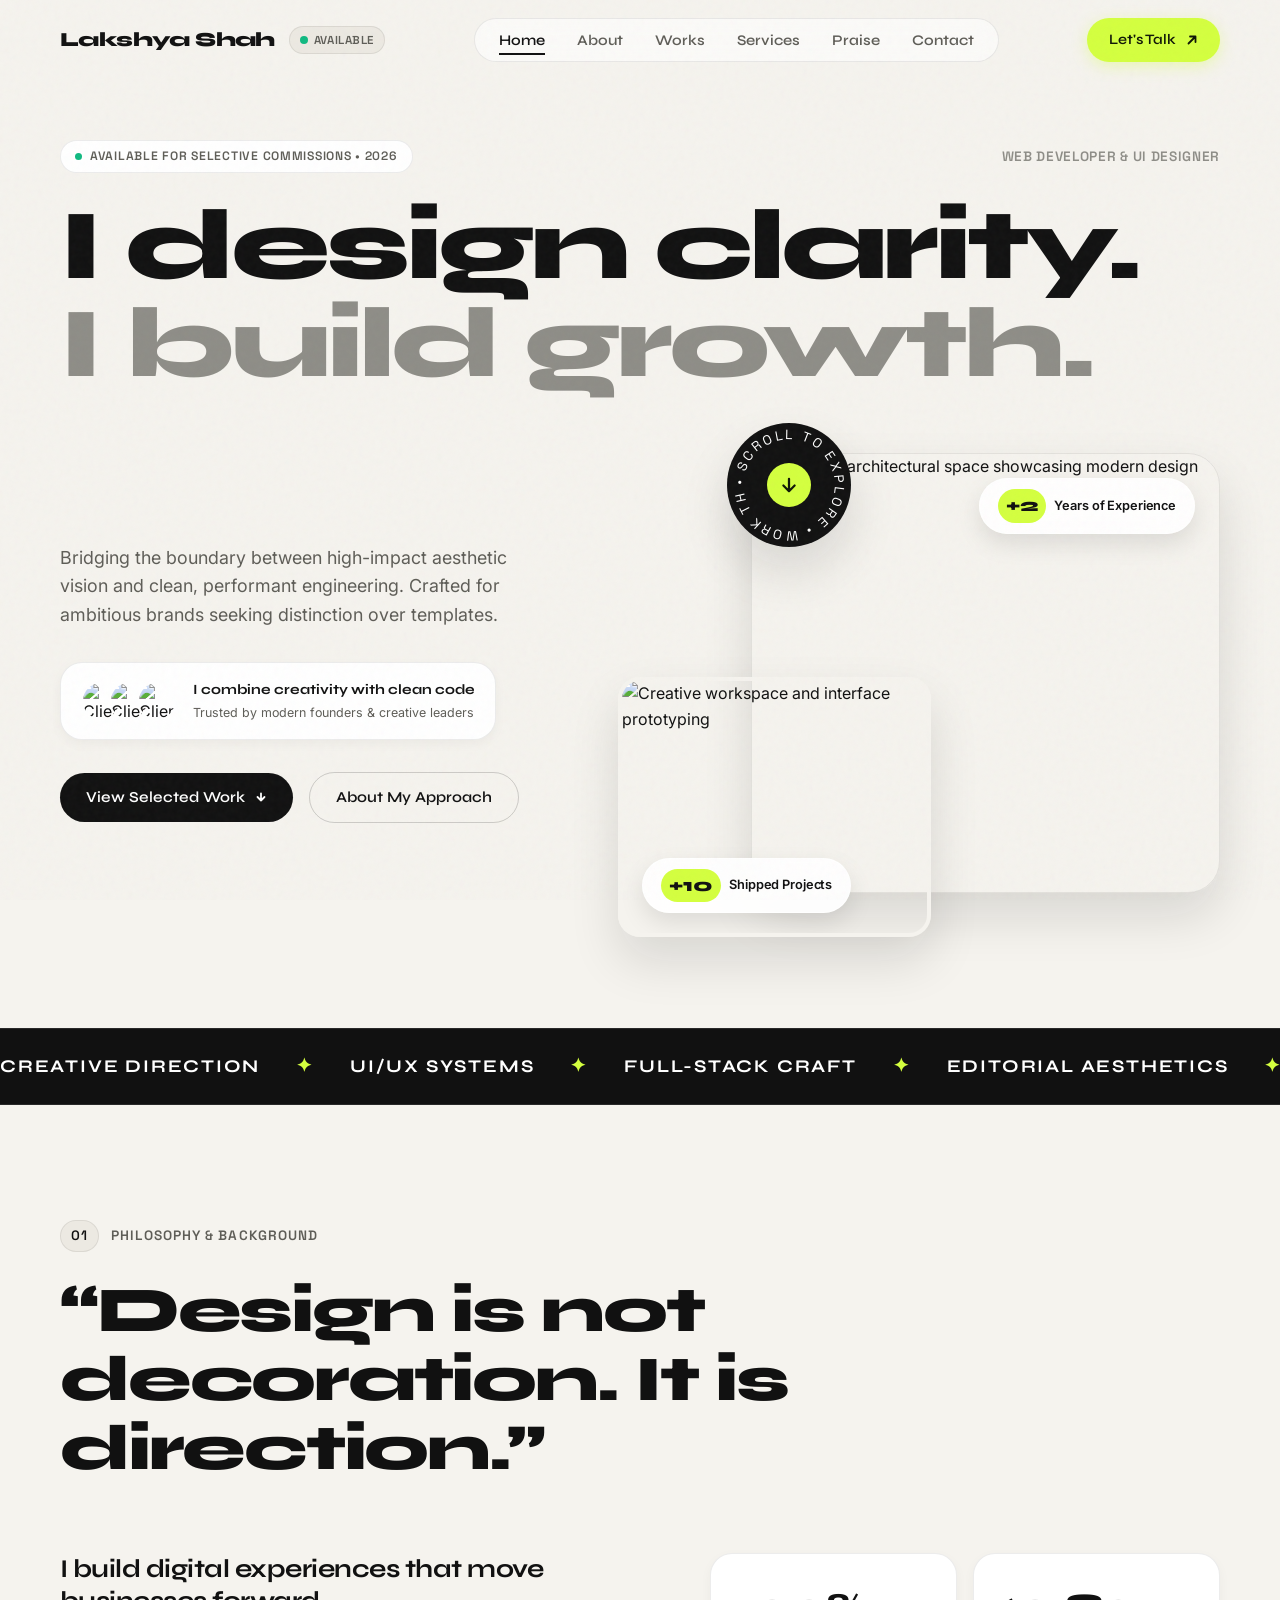
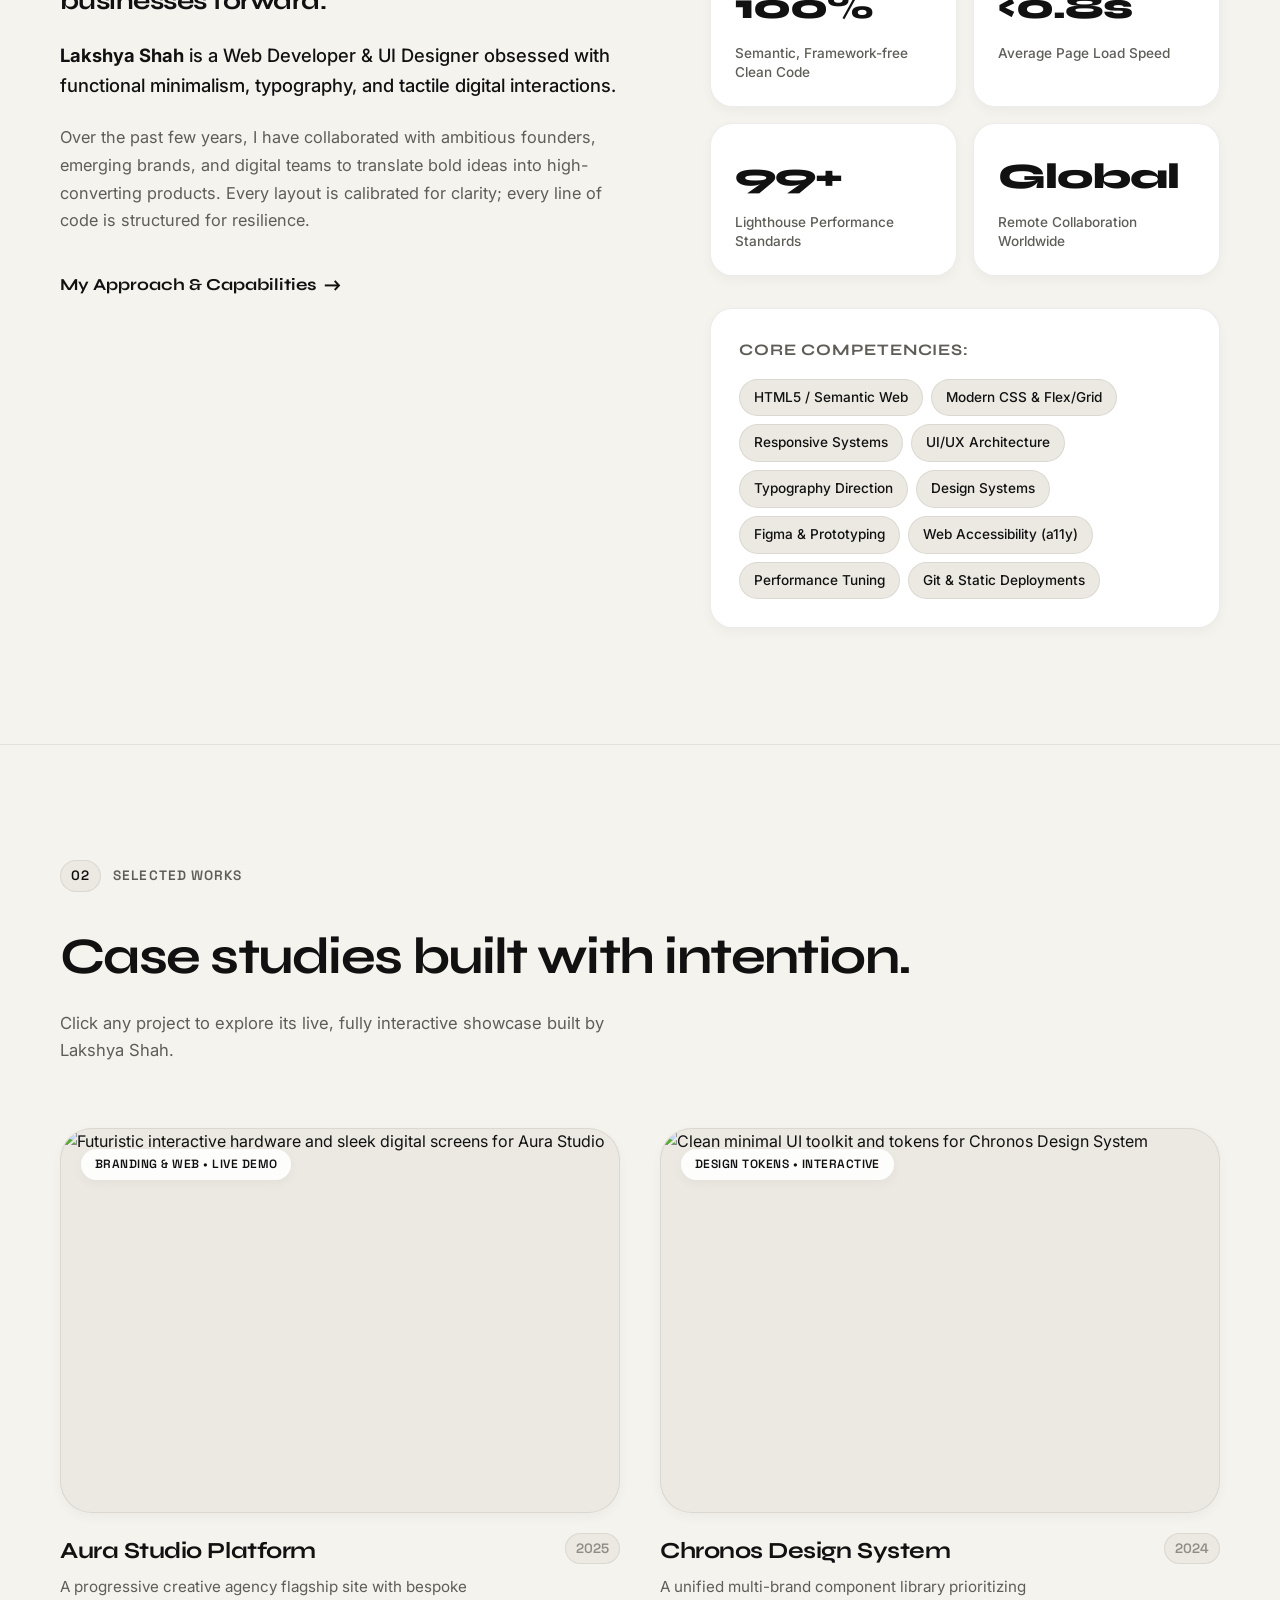
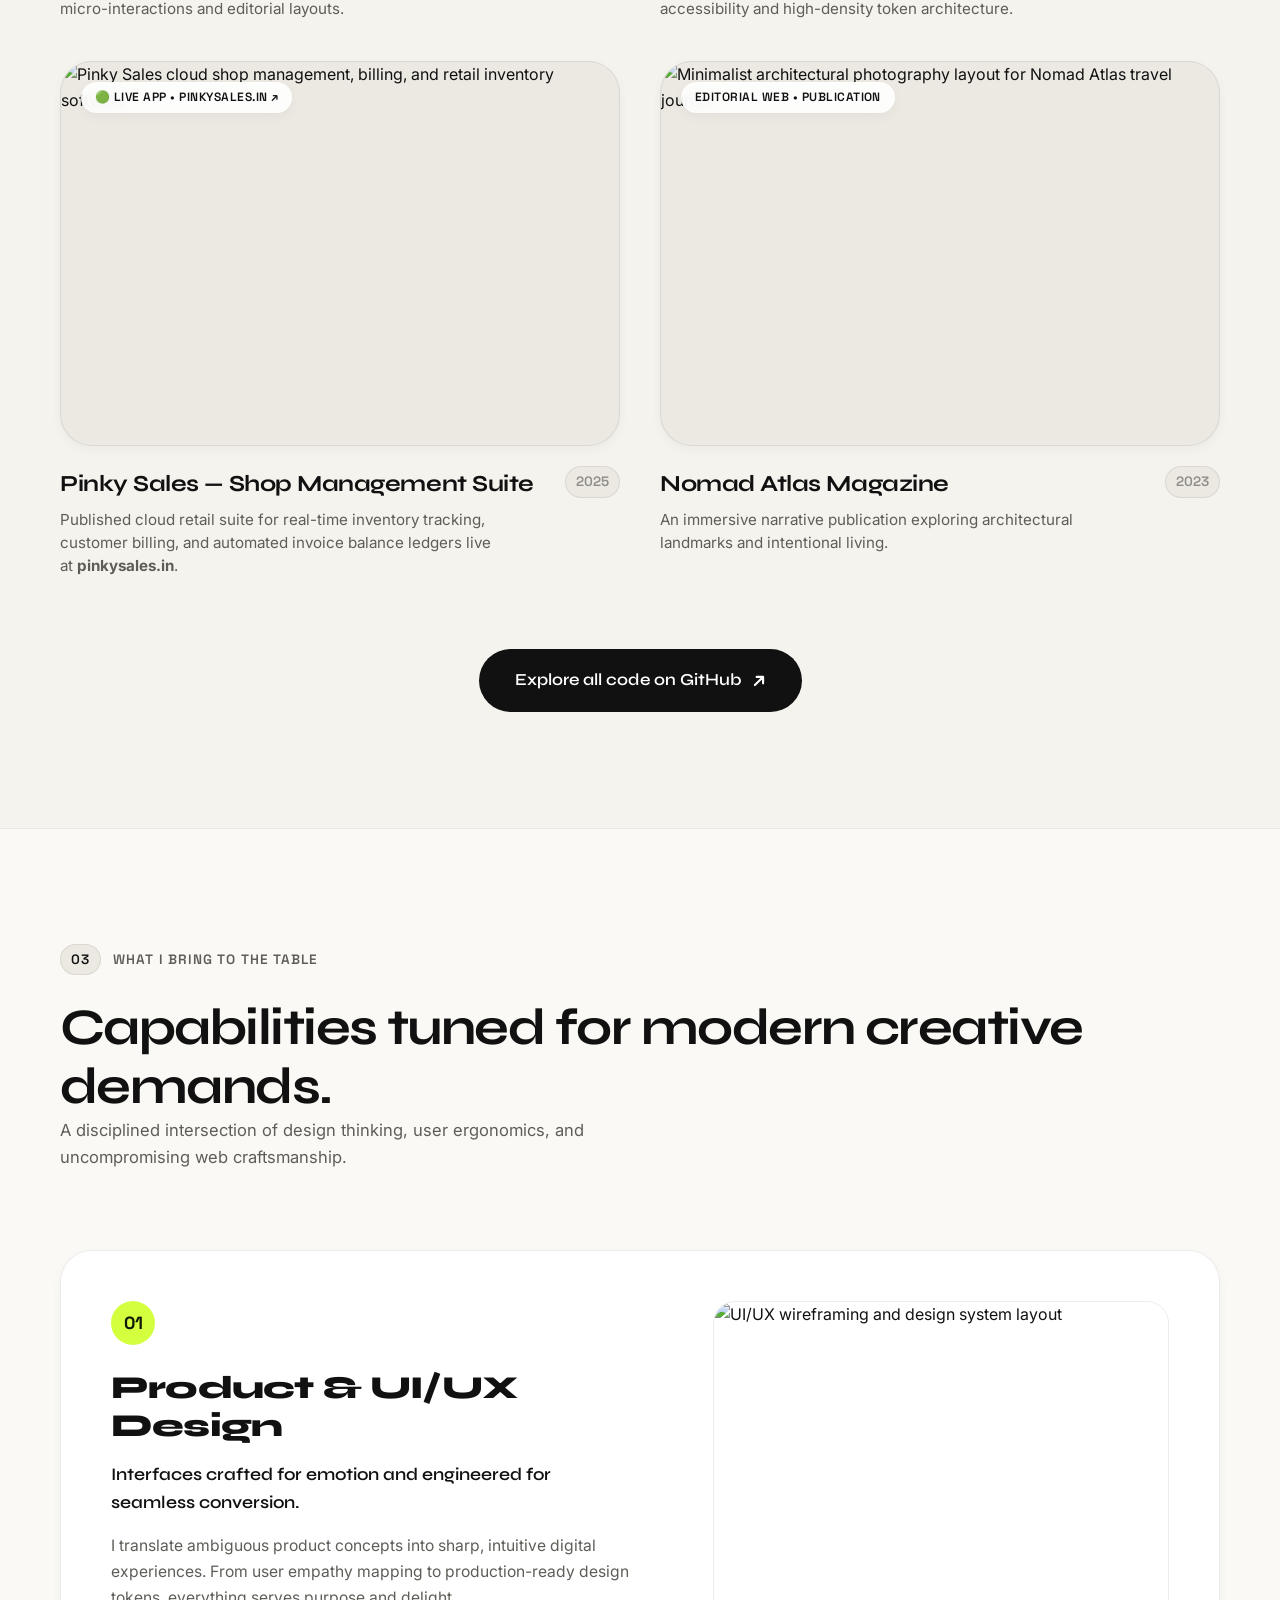
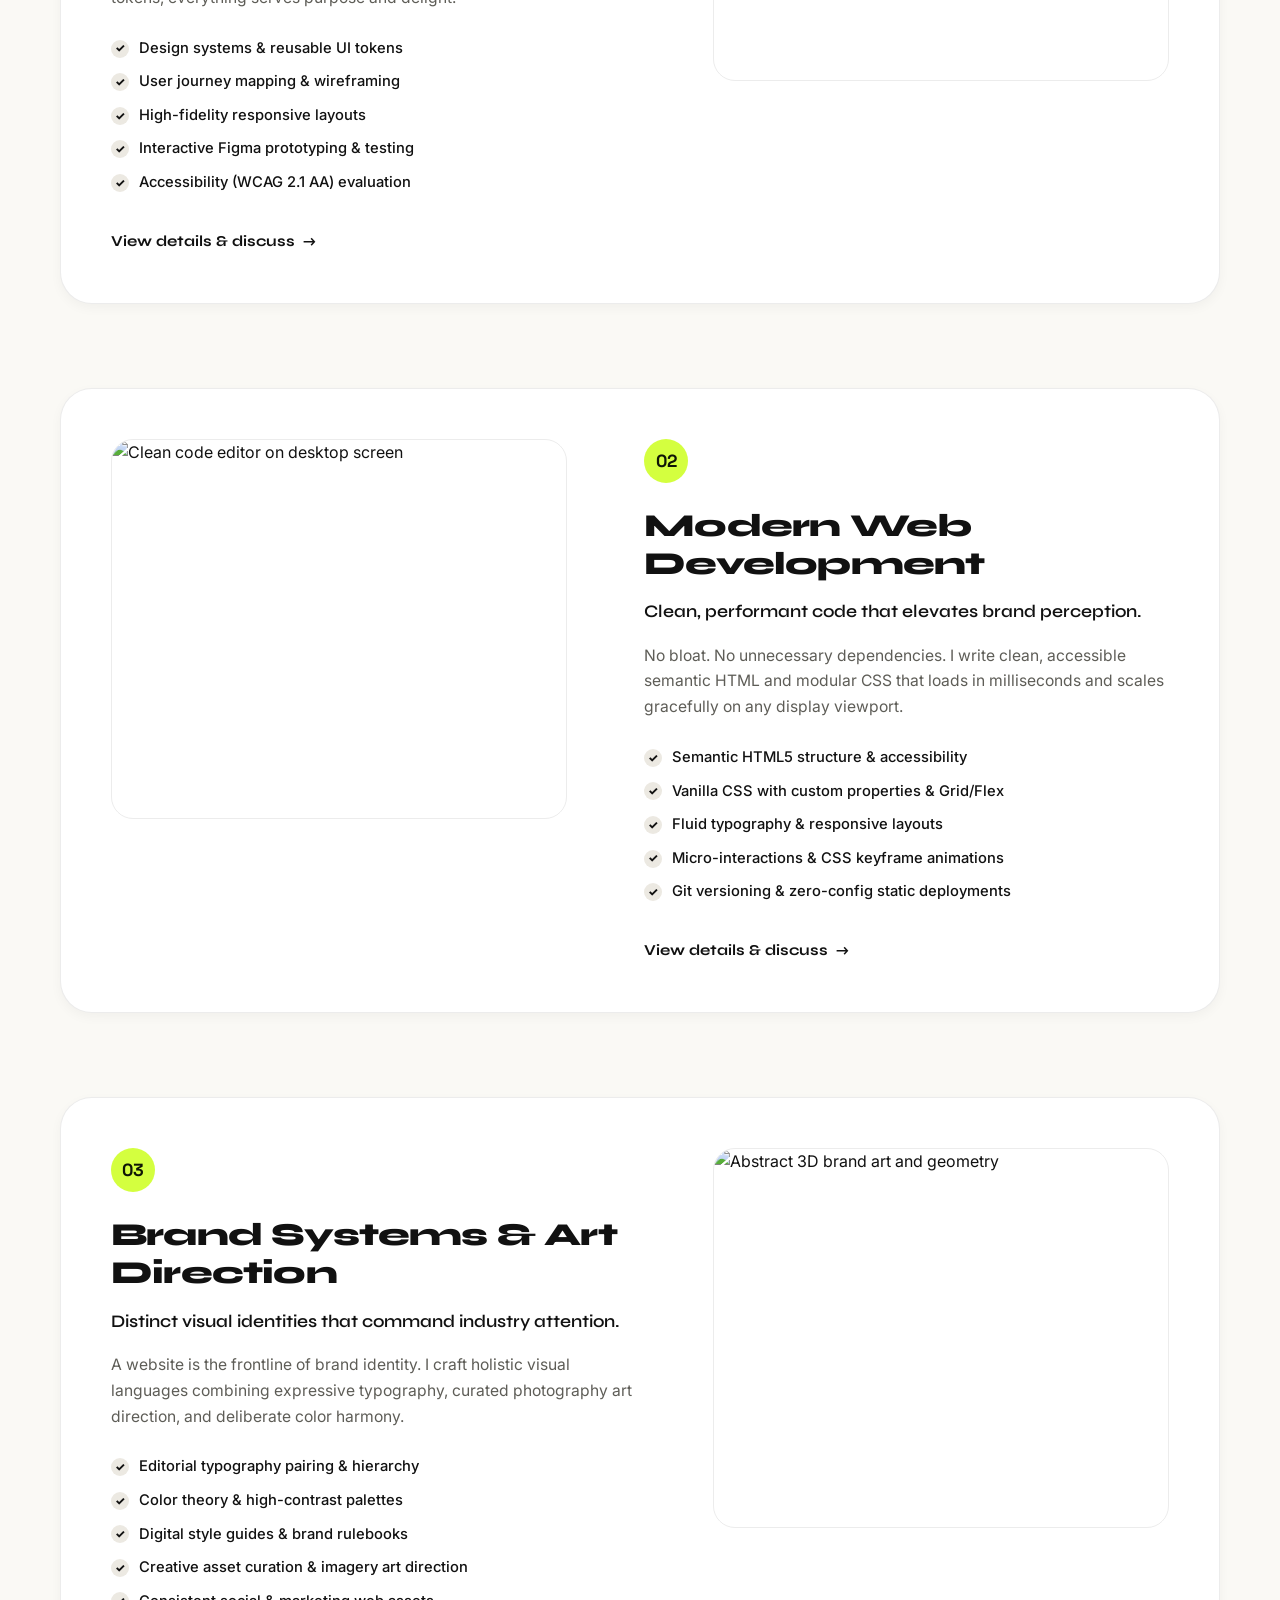
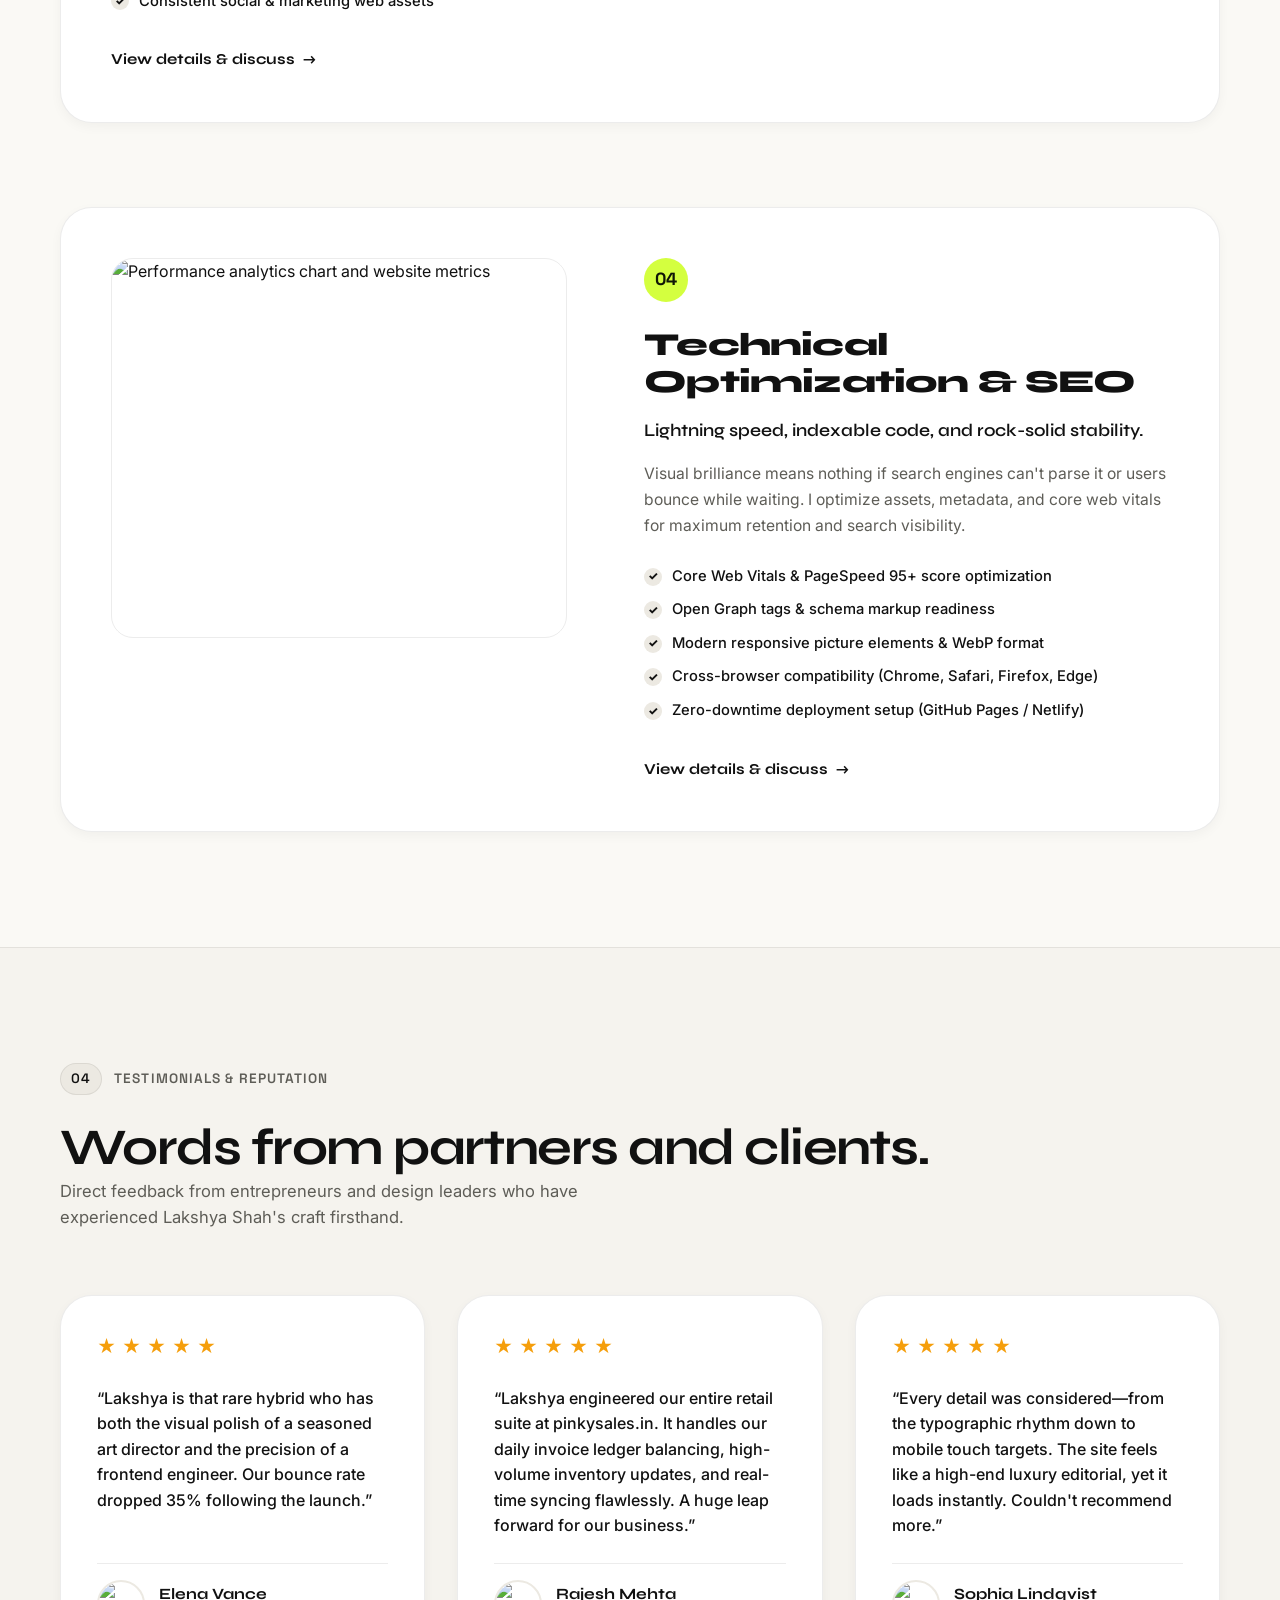
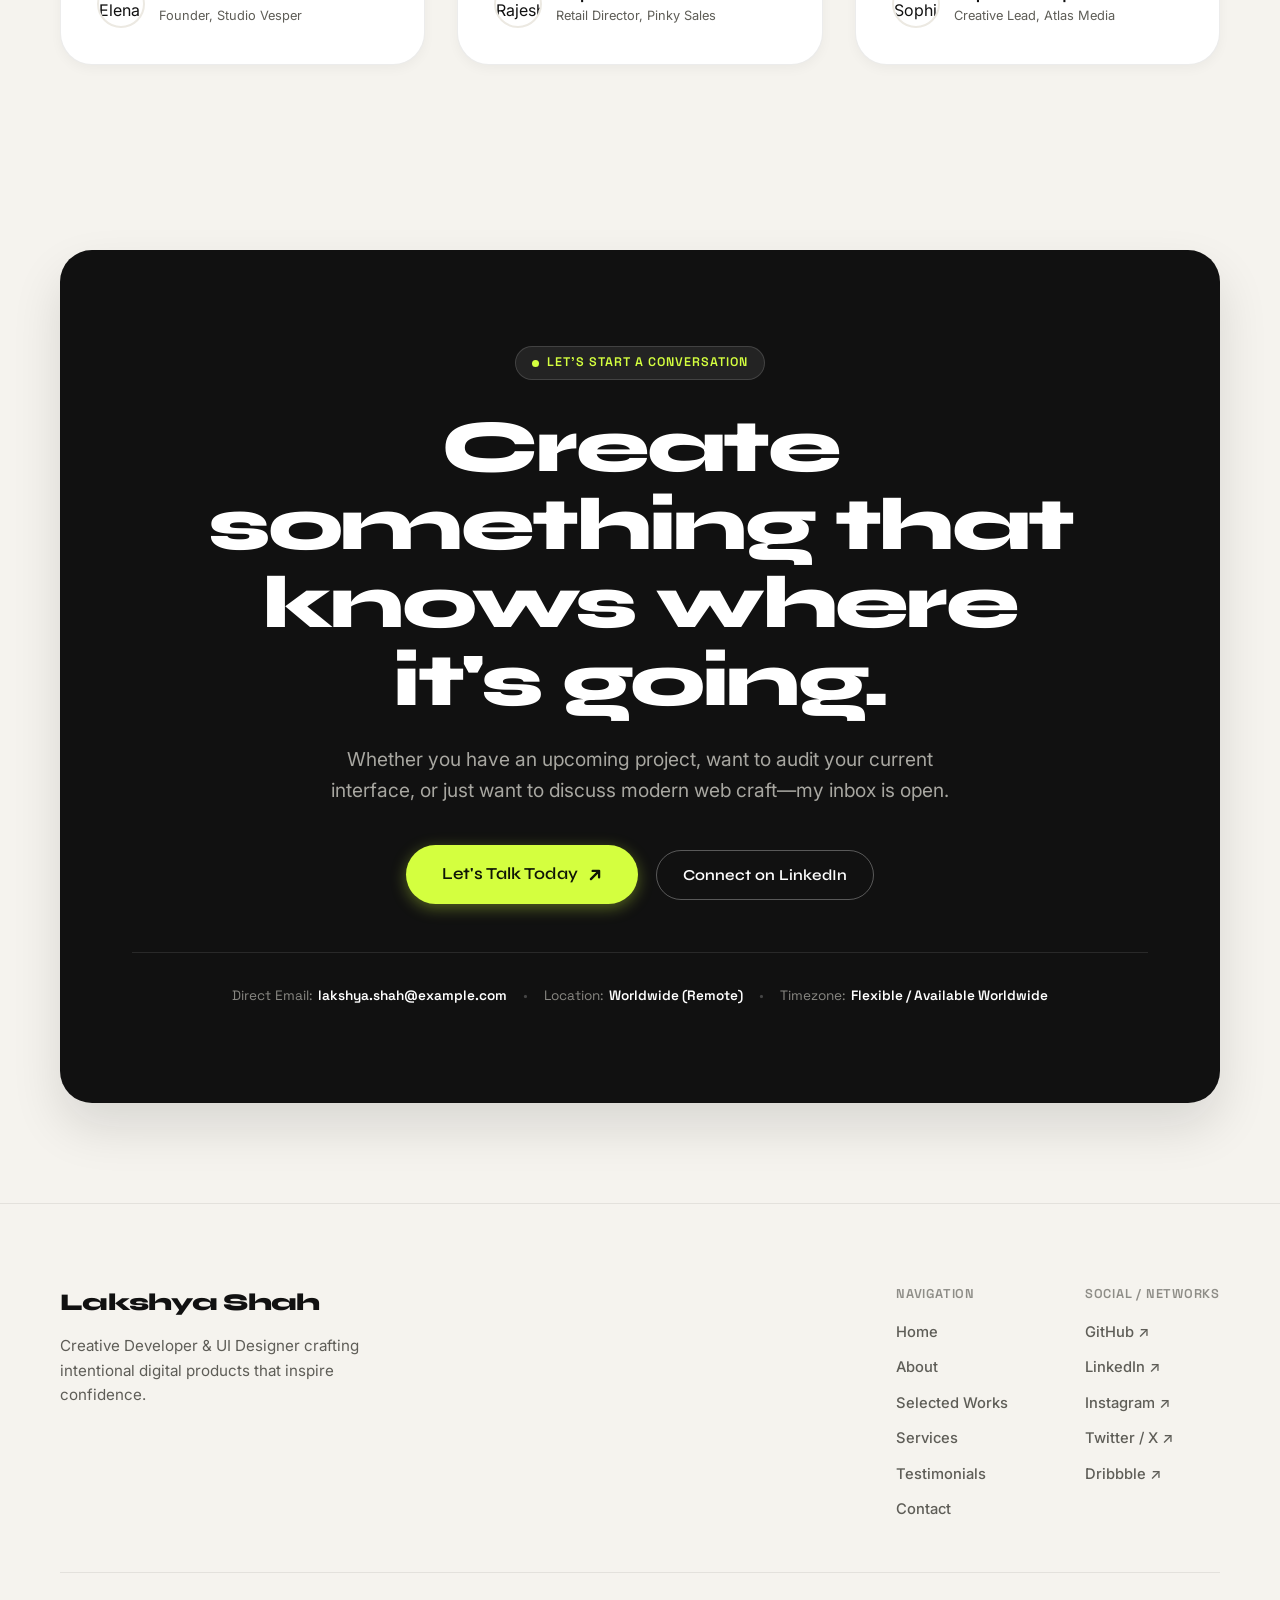
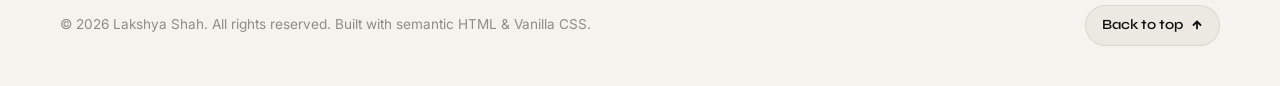
==== index.html @ 5b696c9a "feat: launch Lakshya Shah portfolio with Pinky Sales & interactive projects" ====
<!DOCTYPE html>
<html lang="en">
<head>
  <meta charset="UTF-8">
  <meta name="viewport" content="width=device-width, initial-scale=1.0">
  <title>Lakshya Shah — Creative Developer &amp; UI Designer</title>
  <meta name="description" content="Portfolio of Lakshya Shah — Creative Developer and UI Designer crafting modern digital experiences with clarity, taste, and clean code.">
  <meta name="keywords" content="Lakshya Shah, Portfolio, Creative Developer, UI Designer, Web Developer, Frontend Engineer">
  <meta name="author" content="Lakshya Shah">

  <!-- Open Graph / Social Meta -->
  <meta property="og:type" content="website">
  <meta property="og:title" content="Lakshya Shah — Creative Developer &amp; UI Designer">
  <meta property="og:description" content="I design clarity. I build growth. Modern web experiences combining creative direction with clean code.">
  <meta property="og:image" content="https://images.unsplash.com/photo-1618005182384-a83a8bd57fbe?auto=format&fit=crop&w=1200&q=80">

  <!-- Google Fonts -->
  <link rel="preconnect" href="https://fonts.googleapis.com">
  <link rel="preconnect" href="https://fonts.gstatic.com" crossorigin>
  <link href="https://fonts.googleapis.com/css2?family=Inter:wght@300;400;500;600&family=Space+Grotesk:wght@500;600;700&family=Syne:wght@600;700;800&display=swap" rel="stylesheet">

  <link rel="stylesheet" href="style.css">
</head>
<body>

  <!-- Subtle Film Grain Texture Overlay -->
  <div class="grain-overlay" aria-hidden="true"></div>

  <!-- STICKY NAVBAR -->
  <header class="site-header" id="header">
    <nav class="navbar container" aria-label="Main Navigation">
      <a href="#home" class="nav-brand" aria-label="Home">
        <span class="brand-name">Lakshya Shah</span>
        <span class="status-indicator">
          <span class="status-dot"></span>
          <span class="status-text">Available</span>
        </span>
      </a>

      <ul class="nav-links" id="navLinks" role="list">
        <li><a href="#home" class="nav-link active">Home</a></li>
        <li><a href="#about" class="nav-link">About</a></li>
        <li><a href="#works" class="nav-link">Works</a></li>
        <li><a href="#services" class="nav-link">Services</a></li>
        <li><a href="#testimonials" class="nav-link">Praise</a></li>
        <li><a href="#contact" class="nav-link">Contact</a></li>
      </ul>

      <div class="nav-actions">
        <a href="#contact" class="btn btn-pill btn-primary talk-btn">
          <span>Let's Talk</span>
          <svg class="btn-arrow" width="12" height="12" viewBox="0 0 12 12" fill="none" xmlns="http://www.w3.org/2000/svg" aria-hidden="true">
            <path d="M2.5 9.5L9.5 2.5M9.5 2.5H4M9.5 2.5V8" stroke="currentColor" stroke-width="1.8" stroke-linecap="round" stroke-linejoin="round"/>
          </svg>
        </a>

        <!-- Mobile Hamburger Toggle -->
        <button class="menu-toggle" id="menuToggle" aria-label="Toggle navigation menu" aria-expanded="false" aria-controls="navLinks">
          <span class="hamburger-bar"></span>
          <span class="hamburger-bar"></span>
        </button>
      </div>
    </nav>
  </header>

  <main id="main-content">

    <!-- 1. HERO SECTION -->
    <section class="hero-section" id="home">
      <div class="container hero-container">
        
        <div class="hero-meta">
          <div class="badge-pill">
            <span class="badge-dot"></span>
            <span>AVAILABLE FOR SELECTIVE COMMISSIONS &bull; 2026</span>
          </div>
          <div class="hero-role">Web Developer &amp; UI Designer</div>
        </div>

        <h1 class="hero-headline">
          <span class="line-1">I design clarity.</span>
          <span class="line-2">I build growth.</span>
        </h1>

        <div class="hero-grid">
          <!-- Left: Subtext, Social Proof & CTAs -->
          <div class="hero-intro">
            <p class="hero-subtext">
              Bridging the boundary between high-impact aesthetic vision and clean, performant engineering. Crafted for ambitious brands seeking distinction over templates.
            </p>

            <div class="hero-avatars-row">
              <div class="avatar-stack">
                <img src="https://images.unsplash.com/photo-1534528741775-53994a69daeb?auto=format&fit=crop&w=120&h=120&q=80" alt="Client portrait 1" class="avatar-img" width="44" height="44">
                <img src="https://images.unsplash.com/photo-1507003211169-0a1dd7228f2d?auto=format&fit=crop&w=120&h=120&q=80" alt="Client portrait 2" class="avatar-img" width="44" height="44">
                <img src="https://images.unsplash.com/photo-1517841905240-472988babdf9?auto=format&fit=crop&w=120&h=120&q=80" alt="Client portrait 3" class="avatar-img" width="44" height="44">
              </div>
              <div class="avatar-text">
                <strong>I combine creativity with clean code</strong>
                <span>Trusted by modern founders &amp; creative leaders</span>
              </div>
            </div>

            <div class="hero-cta-group">
              <a href="#works" class="btn btn-pill btn-dark">
                <span>View Selected Work</span>
                <svg width="12" height="12" viewBox="0 0 12 12" fill="none" aria-hidden="true">
                  <path d="M6 2.5V9.5M6 9.5L9.5 6M6 9.5L2.5 6" stroke="currentColor" stroke-width="1.8" stroke-linecap="round" stroke-linejoin="round"/>
                </svg>
              </a>
              <a href="#about" class="btn btn-pill btn-outline">About My Approach</a>
            </div>
          </div>

          <!-- Right: Visual Collage with Floating Stat Chips & Rotating Badge -->
          <div class="hero-collage">
            <div class="collage-main-card">
              <img src="https://images.unsplash.com/photo-1600585154340-be6161a56a0c?auto=format&fit=crop&w=1000&q=80" alt="Minimalist architectural space showcasing modern design aesthetics" class="collage-img main-img" loading="eager">
              
              <!-- Floating Chip 1 -->
              <div class="stat-chip chip-years">
                <span class="chip-number">+2</span>
                <span class="chip-label">Years of Experience</span>
              </div>
            </div>

            <div class="collage-secondary-card">
              <img src="https://images.unsplash.com/photo-1507238691740-187a5b1d37b8?auto=format&fit=crop&w=700&q=80" alt="Creative workspace and interface prototyping" class="collage-img secondary-img" loading="eager">
              
              <!-- Floating Chip 2 -->
              <div class="stat-chip chip-projects">
                <span class="chip-number">+10</span>
                <span class="chip-label">Shipped Projects</span>
              </div>
            </div>

            <!-- Rotating Text Badge Button -->
            <a href="#about" class="rotating-badge-wrapper" aria-label="Scroll to learn more about my philosophy">
              <div class="rotating-badge">
                <svg viewBox="0 0 100 100" class="badge-svg">
                  <path id="circlePath" d="M 50, 50 m -37, 0 a 37,37 0 1,1 74,0 a 37,37 0 1,1 -74,0" fill="none" />
                  <text font-size="10.8" font-family="'Space Grotesk', sans-serif" letter-spacing="2.2" fill="currentColor">
                    <textPath href="#circlePath">
                      • SCROLL TO EXPLORE • WORK THAT MATTERS
                    </textPath>
                  </text>
                </svg>
                <div class="badge-center-icon">
                  <svg width="18" height="18" viewBox="0 0 16 16" fill="none" aria-hidden="true">
                    <path d="M8 2.5V13.5M8 13.5L13 8.5M8 13.5L3 8.5" stroke="currentColor" stroke-width="2" stroke-linecap="round" stroke-linejoin="round"/>
                  </svg>
                </div>
              </div>
            </a>

          </div>
        </div>

      </div>
    </section>

    <!-- MARQUEE TICKER STRIP -->
    <div class="marquee-strip" aria-hidden="true">
      <div class="marquee-track">
        <div class="marquee-content">
          <span>CREATIVE DIRECTION</span>
          <span class="star">✦</span>
          <span>UI/UX SYSTEMS</span>
          <span class="star">✦</span>
          <span>FULL-STACK CRAFT</span>
          <span class="star">✦</span>
          <span>EDITORIAL AESTHETICS</span>
          <span class="star">✦</span>
          <span>RESPONSIVE ARCHITECTURE</span>
          <span class="star">✦</span>
          <span>INTERACTION DESIGN</span>
          <span class="star">✦</span>
        </div>
        <div class="marquee-content" aria-hidden="true">
          <span>CREATIVE DIRECTION</span>
          <span class="star">✦</span>
          <span>UI/UX SYSTEMS</span>
          <span class="star">✦</span>
          <span>FULL-STACK CRAFT</span>
          <span class="star">✦</span>
          <span>EDITORIAL AESTHETICS</span>
          <span class="star">✦</span>
          <span>RESPONSIVE ARCHITECTURE</span>
          <span class="star">✦</span>
          <span>INTERACTION DESIGN</span>
          <span class="star">✦</span>
        </div>
      </div>
    </div>

    <!-- 2. ABOUT STATEMENT SECTION -->
    <section class="about-section" id="about">
      <div class="container">
        
        <div class="section-label">
          <span class="section-number">01</span>
          <span class="section-tag">PHILOSOPHY &amp; BACKGROUND</span>
        </div>

        <div class="about-hero-quote">
          <h2>&ldquo;Design is not decoration. It is direction.&rdquo;</h2>
        </div>

        <div class="about-content-grid">
          <div class="about-column-left">
            <h3 class="about-subheading">I build digital experiences that move businesses forward.</h3>
            <p class="about-bio-lead">
              <strong>Lakshya Shah</strong> is a Web Developer &amp; UI Designer obsessed with functional minimalism, typography, and tactile digital interactions.
            </p>
            <p class="about-bio-text">
              Over the past few years, I have collaborated with ambitious founders, emerging brands, and digital teams to translate bold ideas into high-converting products. Every layout is calibrated for clarity; every line of code is structured for resilience.
            </p>
            <a href="#services" class="text-link-arrow">
              <span>My Approach &amp; Capabilities</span>
              <span class="arrow" aria-hidden="true">&rarr;</span>
            </a>
          </div>

          <div class="about-column-right">
            <!-- Key Stats Matrix -->
            <div class="stats-matrix">
              <div class="matrix-card">
                <span class="matrix-number">100%</span>
                <span class="matrix-label">Semantic, Framework-free Clean Code</span>
              </div>
              <div class="matrix-card">
                <span class="matrix-number">&lt;0.8s</span>
                <span class="matrix-label">Average Page Load Speed</span>
              </div>
              <div class="matrix-card">
                <span class="matrix-number">99+</span>
                <span class="matrix-label">Lighthouse Performance Standards</span>
              </div>
              <div class="matrix-card">
                <span class="matrix-number">Global</span>
                <span class="matrix-label">Remote Collaboration Worldwide</span>
              </div>
            </div>

            <!-- Skills Pills Deck -->
            <div class="skills-block">
              <h4 class="skills-heading">Core Competencies:</h4>
              <div class="skills-tags">
                <span class="skill-tag">HTML5 / Semantic Web</span>
                <span class="skill-tag">Modern CSS &amp; Flex/Grid</span>
                <span class="skill-tag">Responsive Systems</span>
                <span class="skill-tag">UI/UX Architecture</span>
                <span class="skill-tag">Typography Direction</span>
                <span class="skill-tag">Design Systems</span>
                <span class="skill-tag">Figma &amp; Prototyping</span>
                <span class="skill-tag">Web Accessibility (a11y)</span>
                <span class="skill-tag">Performance Tuning</span>
                <span class="skill-tag">Git &amp; Static Deployments</span>
              </div>
            </div>

          </div>
        </div>

      </div>
    </section>

    <!-- 3. FEATURED WORK SECTION (DIRECT LINKS TO INTERACTIVE PROJECTS) -->
    <section class="works-section" id="works">
      <div class="container">

        <div class="works-header">
          <div class="section-label">
            <span class="section-number">02</span>
            <span class="section-tag">SELECTED WORKS</span>
          </div>
          <div class="works-header-flex">
            <h2 class="section-title">Case studies built with intention.</h2>
            <p class="section-subtext">Click any project to explore its live, fully interactive showcase built by Lakshya Shah.</p>
          </div>
        </div>

        <div class="works-grid">

          <!-- Project 1: Aura Studio -->
          <article class="project-card">
            <a href="projects/aura-studio.html" class="project-card-link" aria-label="Explore live project: Aura Studio Platform">
              <div class="project-image-wrapper">
                <img src="https://images.unsplash.com/photo-1550745165-9bc0b252726f?auto=format&fit=crop&w=1000&q=80" alt="Futuristic interactive hardware and sleek digital screens for Aura Studio" class="project-image" loading="lazy">
                <div class="project-overlay">
                  <div class="project-arrow-badge" aria-hidden="true">
                    <svg width="18" height="18" viewBox="0 0 16 16" fill="none">
                      <path d="M3.3 12.7L12.7 3.3M12.7 3.3H5.3M12.7 3.3V10.7" stroke="currentColor" stroke-width="2" stroke-linecap="round" stroke-linejoin="round"/>
                    </svg>
                  </div>
                </div>
                <div class="project-tag-pill">Branding &amp; Web &bull; Live Demo</div>
              </div>
              <div class="project-meta">
                <div class="project-info">
                  <h3 class="project-title">Aura Studio Platform</h3>
                  <p class="project-desc">A progressive creative agency flagship site with bespoke micro-interactions and editorial layouts.</p>
                </div>
                <div class="project-year">2025</div>
              </div>
            </a>
          </article>

          <!-- Project 2: Chronos Design System -->
          <article class="project-card">
            <a href="projects/chronos-design-system.html" class="project-card-link" aria-label="Explore live project: Chronos Design System">
              <div class="project-image-wrapper">
                <img src="https://images.unsplash.com/photo-1558655146-d09347e92766?auto=format&fit=crop&w=1000&q=80" alt="Clean minimal UI toolkit and tokens for Chronos Design System" class="project-image" loading="lazy">
                <div class="project-overlay">
                  <div class="project-arrow-badge" aria-hidden="true">
                    <svg width="18" height="18" viewBox="0 0 16 16" fill="none">
                      <path d="M3.3 12.7L12.7 3.3M12.7 3.3H5.3M12.7 3.3V10.7" stroke="currentColor" stroke-width="2" stroke-linecap="round" stroke-linejoin="round"/>
                    </svg>
                  </div>
                </div>
                <div class="project-tag-pill">Design Tokens &bull; Interactive</div>
              </div>
              <div class="project-meta">
                <div class="project-info">
                  <h3 class="project-title">Chronos Design System</h3>
                  <p class="project-desc">A unified multi-brand component library prioritizing accessibility and high-density token architecture.</p>
                </div>
                <div class="project-year">2024</div>
              </div>
            </a>
          </article>

          <!-- Project 3: Pinky Sales Shop Management Suite -->
          <article class="project-card">
            <a href="projects/pinky-sales.html" class="project-card-link" aria-label="Explore Pinky Sales Shop Management Suite">
              <div class="project-image-wrapper">
                <img src="https://images.unsplash.com/photo-1554224155-8d04cb21cd6c?auto=format&fit=crop&w=1000&q=80" onerror="this.onerror=null;this.src='https://images.unsplash.com/photo-1460925895917-afdab827c52f?auto=format&fit=crop&w=1000&q=80';" alt="Pinky Sales cloud shop management, billing, and retail inventory software" class="project-image" loading="lazy">
                <div class="project-overlay">
                  <div class="project-arrow-badge" aria-hidden="true">
                    <svg width="18" height="18" viewBox="0 0 16 16" fill="none">
                      <path d="M3.3 12.7L12.7 3.3M12.7 3.3H5.3M12.7 3.3V10.7" stroke="currentColor" stroke-width="2" stroke-linecap="round" stroke-linejoin="round"/>
                    </svg>
                  </div>
                </div>
                <div class="project-tag-pill">🟢 Live App &bull; pinkysales.in ↗</div>
              </div>
              <div class="project-meta">
                <div class="project-info">
                  <h3 class="project-title">Pinky Sales — Shop Management Suite</h3>
                  <p class="project-desc">Published cloud retail suite for real-time inventory tracking, customer billing, and automated invoice balance ledgers live at <strong>pinkysales.in</strong>.</p>
                </div>
                <div class="project-year">2025</div>
              </div>
            </a>
          </article>

          <!-- Project 4: Nomad Atlas Magazine -->
          <article class="project-card">
            <a href="projects/nomad-atlas.html" class="project-card-link" aria-label="Explore live project: Nomad Editorial Travel Atlas">
              <div class="project-image-wrapper">
                <img src="https://images.unsplash.com/photo-1513694203232-719a280e022f?auto=format&fit=crop&w=1000&q=80" alt="Minimalist architectural photography layout for Nomad Atlas travel journal" class="project-image" loading="lazy">
                <div class="project-overlay">
                  <div class="project-arrow-badge" aria-hidden="true">
                    <svg width="18" height="18" viewBox="0 0 16 16" fill="none">
                      <path d="M3.3 12.7L12.7 3.3M12.7 3.3H5.3M12.7 3.3V10.7" stroke="currentColor" stroke-width="2" stroke-linecap="round" stroke-linejoin="round"/>
                    </svg>
                  </div>
                </div>
                <div class="project-tag-pill">Editorial Web &bull; Publication</div>
              </div>
              <div class="project-meta">
                <div class="project-info">
                  <h3 class="project-title">Nomad Atlas Magazine</h3>
                  <p class="project-desc">An immersive narrative publication exploring architectural landmarks and intentional living.</p>
                </div>
                <div class="project-year">2023</div>
              </div>
            </a>
          </article>

        </div>

        <div class="works-cta-row">
          <a href="https://github.com/Lakshya-Shah" target="_blank" rel="noopener noreferrer" class="btn btn-pill btn-dark btn-large">
            <span>Explore all code on GitHub</span>
            <svg width="14" height="14" viewBox="0 0 12 12" fill="none" aria-hidden="true">
              <path d="M2.5 9.5L9.5 2.5M9.5 2.5H4M9.5 2.5V8" stroke="currentColor" stroke-width="1.8" stroke-linecap="round" stroke-linejoin="round"/>
            </svg>
          </a>
        </div>

      </div>
    </section>

    <!-- 4. WHAT I BRING TO THE TABLE (SERVICES / SKILLS) -->
    <section class="services-section" id="services">
      <div class="container">

        <div class="section-label">
          <span class="section-number">03</span>
          <span class="section-tag">WHAT I BRING TO THE TABLE</span>
        </div>

        <div class="services-header">
          <h2 class="section-title">Capabilities tuned for modern creative demands.</h2>
          <p class="section-subtext">A disciplined intersection of design thinking, user ergonomics, and uncompromising web craftsmanship.</p>
        </div>

        <div class="services-list">

          <!-- Row 01 (Content Left, Image Right) -->
          <article class="service-row">
            <div class="service-content">
              <div class="service-index">01</div>
              <h3 class="service-title">Product &amp; UI/UX Design</h3>
              <p class="service-tagline">Interfaces crafted for emotion and engineered for seamless conversion.</p>
              <p class="service-desc">
                I translate ambiguous product concepts into sharp, intuitive digital experiences. From user empathy mapping to production-ready design tokens, everything serves purpose and delight.
              </p>
              <ul class="service-bullets" role="list">
                <li>Design systems &amp; reusable UI tokens</li>
                <li>User journey mapping &amp; wireframing</li>
                <li>High-fidelity responsive layouts</li>
                <li>Interactive Figma prototyping &amp; testing</li>
                <li>Accessibility (WCAG 2.1 AA) evaluation</li>
              </ul>
              <a href="#contact" class="service-link">
                <span>View details &amp; discuss</span>
                <span class="arrow">&rarr;</span>
              </a>
            </div>
            <div class="service-visual">
              <div class="service-img-wrapper">
                <img src="https://images.unsplash.com/photo-1581291518857-4e27b48ff24e?auto=format&fit=crop&w=800&q=80" alt="UI/UX wireframing and design system layout" class="service-img" loading="lazy">
              </div>
            </div>
          </article>

          <!-- Row 02 (Image Left, Content Right) -->
          <article class="service-row service-row-reversed">
            <div class="service-content">
              <div class="service-index">02</div>
              <h3 class="service-title">Modern Web Development</h3>
              <p class="service-tagline">Clean, performant code that elevates brand perception.</p>
              <p class="service-desc">
                No bloat. No unnecessary dependencies. I write clean, accessible semantic HTML and modular CSS that loads in milliseconds and scales gracefully on any display viewport.
              </p>
              <ul class="service-bullets" role="list">
                <li>Semantic HTML5 structure &amp; accessibility</li>
                <li>Vanilla CSS with custom properties &amp; Grid/Flex</li>
                <li>Fluid typography &amp; responsive layouts</li>
                <li>Micro-interactions &amp; CSS keyframe animations</li>
                <li>Git versioning &amp; zero-config static deployments</li>
              </ul>
              <a href="#contact" class="service-link">
                <span>View details &amp; discuss</span>
                <span class="arrow">&rarr;</span>
              </a>
            </div>
            <div class="service-visual">
              <div class="service-img-wrapper">
                <img src="https://images.unsplash.com/photo-1555066931-4365d14bab8c?auto=format&fit=crop&w=800&q=80" alt="Clean code editor on desktop screen" class="service-img" loading="lazy">
              </div>
            </div>
          </article>

          <!-- Row 03 (Content Left, Image Right) -->
          <article class="service-row">
            <div class="service-content">
              <div class="service-index">03</div>
              <h3 class="service-title">Brand Systems &amp; Art Direction</h3>
              <p class="service-tagline">Distinct visual identities that command industry attention.</p>
              <p class="service-desc">
                A website is the frontline of brand identity. I craft holistic visual languages combining expressive typography, curated photography art direction, and deliberate color harmony.
              </p>
              <ul class="service-bullets" role="list">
                <li>Editorial typography pairing &amp; hierarchy</li>
                <li>Color theory &amp; high-contrast palettes</li>
                <li>Digital style guides &amp; brand rulebooks</li>
                <li>Creative asset curation &amp; imagery art direction</li>
                <li>Consistent social &amp; marketing web assets</li>
              </ul>
              <a href="#contact" class="service-link">
                <span>View details &amp; discuss</span>
                <span class="arrow">&rarr;</span>
              </a>
            </div>
            <div class="service-visual">
              <div class="service-img-wrapper">
                <img src="https://images.unsplash.com/photo-1618005182384-a83a8bd57fbe?auto=format&fit=crop&w=800&q=80" alt="Abstract 3D brand art and geometry" class="service-img" loading="lazy">
              </div>
            </div>
          </article>

          <!-- Row 04 (Image Left, Content Right) -->
          <article class="service-row service-row-reversed">
            <div class="service-content">
              <div class="service-index">04</div>
              <h3 class="service-title">Technical Optimization &amp; SEO</h3>
              <p class="service-tagline">Lightning speed, indexable code, and rock-solid stability.</p>
              <p class="service-desc">
                Visual brilliance means nothing if search engines can't parse it or users bounce while waiting. I optimize assets, metadata, and core web vitals for maximum retention and search visibility.
              </p>
              <ul class="service-bullets" role="list">
                <li>Core Web Vitals &amp; PageSpeed 95+ score optimization</li>
                <li>Open Graph tags &amp; schema markup readiness</li>
                <li>Modern responsive picture elements &amp; WebP format</li>
                <li>Cross-browser compatibility (Chrome, Safari, Firefox, Edge)</li>
                <li>Zero-downtime deployment setup (GitHub Pages / Netlify)</li>
              </ul>
              <a href="#contact" class="service-link">
                <span>View details &amp; discuss</span>
                <span class="arrow">&rarr;</span>
              </a>
            </div>
            <div class="service-visual">
              <div class="service-img-wrapper">
                <img src="https://images.unsplash.com/photo-1460925895917-afdab827c52f?auto=format&fit=crop&w=800&q=80" alt="Performance analytics chart and website metrics" class="service-img" loading="lazy">
              </div>
            </div>
          </article>

        </div>

      </div>
    </section>

    <!-- 5. TESTIMONIALS SECTION -->
    <section class="testimonials-section" id="testimonials">
      <div class="container">

        <div class="section-label">
          <span class="section-number">04</span>
          <span class="section-tag">TESTIMONIALS &amp; REPUTATION</span>
        </div>

        <div class="testimonials-header">
          <h2 class="section-title">Words from partners and clients.</h2>
          <p class="section-subtext">Direct feedback from entrepreneurs and design leaders who have experienced Lakshya Shah's craft firsthand.</p>
        </div>

        <div class="testimonials-grid">

          <!-- Card 1 -->
          <div class="testimonial-card">
            <div class="testimonial-stars" aria-label="5 out of 5 stars">
              <span>★</span><span>★</span><span>★</span><span>★</span><span>★</span>
            </div>
            <blockquote class="testimonial-quote">
              &ldquo;Lakshya is that rare hybrid who has both the visual polish of a seasoned art director and the precision of a frontend engineer. Our bounce rate dropped 35% following the launch.&rdquo;
            </blockquote>
            <div class="testimonial-author">
              <img src="https://images.unsplash.com/photo-1534528741775-53994a69daeb?auto=format&fit=crop&w=120&h=120&q=80" alt="Elena Vance" class="author-avatar" width="48" height="48" loading="lazy">
              <div class="author-info">
                <strong class="author-name">Elena Vance</strong>
                <span class="author-role">Founder, Studio Vesper</span>
              </div>
            </div>
          </div>

          <!-- Card 2 -->
          <div class="testimonial-card">
            <div class="testimonial-stars" aria-label="5 out of 5 stars">
              <span>★</span><span>★</span><span>★</span><span>★</span><span>★</span>
            </div>
            <blockquote class="testimonial-quote">
              &ldquo;Lakshya engineered our entire retail suite at pinkysales.in. It handles our daily invoice ledger balancing, high-volume inventory updates, and real-time syncing flawlessly. A huge leap forward for our business.&rdquo;
            </blockquote>
            <div class="testimonial-author">
              <img src="https://images.unsplash.com/photo-1507003211169-0a1dd7228f2d?auto=format&fit=crop&w=120&h=120&q=80" alt="Rajesh Mehta" class="author-avatar" width="48" height="48" loading="lazy">
              <div class="author-info">
                <strong class="author-name">Rajesh Mehta</strong>
                <span class="author-role">Retail Director, Pinky Sales</span>
              </div>
            </div>
          </div>

          <!-- Card 3 -->
          <div class="testimonial-card">
            <div class="testimonial-stars" aria-label="5 out of 5 stars">
              <span>★</span><span>★</span><span>★</span><span>★</span><span>★</span>
            </div>
            <blockquote class="testimonial-quote">
              &ldquo;Every detail was considered—from the typographic rhythm down to mobile touch targets. The site feels like a high-end luxury editorial, yet it loads instantly. Couldn't recommend more.&rdquo;
            </blockquote>
            <div class="testimonial-author">
              <img src="https://images.unsplash.com/photo-1517841905240-472988babdf9?auto=format&fit=crop&w=120&h=120&q=80" alt="Sophia Lindqvist" class="author-avatar" width="48" height="48" loading="lazy">
              <div class="author-info">
                <strong class="author-name">Sophia Lindqvist</strong>
                <span class="author-role">Creative Lead, Atlas Media</span>
              </div>
            </div>
          </div>

        </div>

      </div>
    </section>

    <!-- 6. BIG CTA SECTION -->
    <section class="cta-section" id="contact">
      <div class="container">
        <div class="cta-box">
          <div class="cta-badge">
            <span class="pulse-dot"></span>
            <span>LET’S START A CONVERSATION</span>
          </div>

          <h2 class="cta-heading">
            Create something that knows where it's going.
          </h2>

          <p class="cta-subtext">
            Whether you have an upcoming project, want to audit your current interface, or just want to discuss modern web craft—my inbox is open.
          </p>

          <div class="cta-actions">
            <a href="mailto:lakshya.shah@example.com" class="btn btn-pill btn-primary btn-cta">
              <span>Let's Talk Today</span>
              <svg width="14" height="14" viewBox="0 0 12 12" fill="none" aria-hidden="true">
                <path d="M2.5 9.5L9.5 2.5M9.5 2.5H4M9.5 2.5V8" stroke="currentColor" stroke-width="2" stroke-linecap="round" stroke-linejoin="round"/>
              </svg>
            </a>
            <a href="https://linkedin.com" target="_blank" rel="noopener noreferrer" class="btn btn-pill btn-outline-white">
              <span>Connect on LinkedIn</span>
            </a>
          </div>

          <!-- Direct Contact Information Strip -->
          <div class="cta-direct-info">
            <div class="info-item">
              <span class="info-label">Direct Email:</span>
              <a href="mailto:lakshya.shah@example.com" class="info-value">lakshya.shah@example.com</a>
            </div>
            <div class="info-divider" aria-hidden="true">•</div>
            <div class="info-item">
              <span class="info-label">Location:</span>
              <span class="info-value">Worldwide (Remote)</span>
            </div>
            <div class="info-divider" aria-hidden="true">•</div>
            <div class="info-item">
              <span class="info-label">Timezone:</span>
              <span class="info-value">Flexible / Available Worldwide</span>
            </div>
          </div>
        </div>
      </div>
    </section>

  </main>

  <!-- 7. FOOTER -->
  <footer class="site-footer">
    <div class="container footer-container">
      
      <div class="footer-top">
        <div class="footer-brand-col">
          <a href="#home" class="footer-brand">Lakshya Shah</a>
          <p class="footer-tagline">
            Creative Developer &amp; UI Designer crafting intentional digital products that inspire confidence.
          </p>
        </div>

        <div class="footer-links-group">
          <div class="footer-col">
            <span class="footer-col-title">Navigation</span>
            <ul class="footer-nav" role="list">
              <li><a href="#home">Home</a></li>
              <li><a href="#about">About</a></li>
              <li><a href="#works">Selected Works</a></li>
              <li><a href="#services">Services</a></li>
              <li><a href="#testimonials">Testimonials</a></li>
              <li><a href="#contact">Contact</a></li>
            </ul>
          </div>

          <div class="footer-col">
            <span class="footer-col-title">Social / Networks</span>
            <ul class="footer-nav" role="list">
              <li><a href="https://github.com/Lakshya-Shah" target="_blank" rel="noopener noreferrer">GitHub ↗</a></li>
              <li><a href="https://linkedin.com" target="_blank" rel="noopener noreferrer">LinkedIn ↗</a></li>
              <li><a href="https://instagram.com" target="_blank" rel="noopener noreferrer">Instagram ↗</a></li>
              <li><a href="https://twitter.com" target="_blank" rel="noopener noreferrer">Twitter / X ↗</a></li>
              <li><a href="https://dribbble.com" target="_blank" rel="noopener noreferrer">Dribbble ↗</a></li>
            </ul>
          </div>
        </div>
      </div>

      <div class="footer-bottom">
        <p class="footer-copyright">
          &copy; <span id="currentYear">2026</span> Lakshya Shah. All rights reserved. Built with semantic HTML &amp; Vanilla CSS.
        </p>
        <div class="footer-back-to-top">
          <a href="#home" class="back-to-top-btn" aria-label="Back to top of the page">
            <span>Back to top</span>
            <svg width="12" height="12" viewBox="0 0 12 12" fill="none" aria-hidden="true">
              <path d="M6 9.5V2.5M6 2.5L2.5 6M6 2.5L9.5 6" stroke="currentColor" stroke-width="1.8" stroke-linecap="round" stroke-linejoin="round"/>
            </svg>
          </a>
        </div>
      </div>

    </div>
  </footer>

  <!-- Minimal JavaScript: Mobile Menu, Header Scroll State, and Dynamic Year -->
  <script>
    // Update copyright year dynamically
    document.getElementById('currentYear').textContent = new Date().getFullYear();

    // Mobile Navigation Toggle
    const menuToggle = document.getElementById('menuToggle');
    const navLinks = document.getElementById('navLinks');
    const header = document.getElementById('header');

    if (menuToggle && navLinks) {
      menuToggle.addEventListener('click', () => {
        const isOpen = navLinks.classList.toggle('nav-open');
        menuToggle.classList.toggle('is-active', isOpen);
        menuToggle.setAttribute('aria-expanded', isOpen);
        document.body.classList.toggle('no-scroll', isOpen);
      });

      // Close menu when a navigation item is clicked
      navLinks.querySelectorAll('a').forEach(link => {
        link.addEventListener('click', () => {
          navLinks.classList.remove('nav-open');
          menuToggle.classList.remove('is-active');
          menuToggle.setAttribute('aria-expanded', 'false');
          document.body.classList.remove('no-scroll');
        });
      });
    }

    // Header blur and elevation on scroll
    window.addEventListener('scroll', () => {
      if (window.scrollY > 40) {
        header.classList.add('scrolled');
      } else {
        header.classList.remove('scrolled');
      }
    }, { passive: true });

    // Active navigation highlight on scroll
    const sections = document.querySelectorAll('section[id]');
    const navItems = document.querySelectorAll('.nav-link');

    window.addEventListener('scroll', () => {
      let currentSection = '';
      const scrollY = window.pageYOffset;

      sections.forEach(section => {
        const sectionTop = section.offsetTop - 120;
        const sectionHeight = section.offsetHeight;
        if (scrollY >= sectionTop && scrollY < sectionTop + sectionHeight) {
          currentSection = section.getAttribute('id');
        }
      });

      navItems.forEach(item => {
        item.classList.remove('active');
        if (item.getAttribute('href') === `#${currentSection}`) {
          item.classList.add('active');
        }
      });
    }, { passive: true });
  </script>

</body>
</html>
---- style.css ----
/* ==========================================================================
   PORTFOLIO STYLESHEET — MODERN CREATIVE-AGENCY TEMPLATE
   ========================================================================== */

/* --------------------------------------------------------------------------
   1. CSS VARIABLES & DESIGN TOKENS
   -------------------------------------------------------------------------- */
:root {
  /* Color Palette */
  --bg-primary: #f5f3ee;
  --bg-secondary: #ece9e2;
  --bg-card: #ffffff;
  --bg-dark: #111111;
  --bg-dark-card: #1c1c1c;

  --text-main: #111111;
  --text-muted: #5e5d57;
  --text-light: #8e8d87;
  --text-white: #ffffff;

  /* Accent: High-Energy Electric Lime */
  --accent: #d4ff3f;
  --accent-hover: #c4f32a;
  --accent-dark: #0f1606;

  /* Borders & Dividers */
  --border-subtle: rgba(17, 17, 17, 0.08);
  --border-strong: rgba(17, 17, 17, 0.18);
  --border-light: rgba(255, 255, 255, 0.12);

  /* Shadows */
  --shadow-sm: 0 4px 12px rgba(17, 17, 17, 0.04);
  --shadow-md: 0 12px 30px rgba(17, 17, 17, 0.08);
  --shadow-lg: 0 24px 50px rgba(17, 17, 17, 0.12);
  --shadow-chip: 0 10px 25px rgba(0, 0, 0, 0.1);

  /* Radii */
  --radius-xs: 8px;
  --radius-sm: 14px;
  --radius-md: 22px;
  --radius-lg: 32px;
  --radius-pill: 9999px;

  /* Typography */
  --font-heading: 'Syne', -apple-system, BlinkMacSystemFont, 'Segoe UI', sans-serif;
  --font-body: 'Inter', -apple-system, BlinkMacSystemFont, 'Segoe UI', Roboto, sans-serif;
  --font-mono: 'Space Grotesk', monospace;

  /* Layout */
  --container-max: 1240px;
  --header-height: 80px;
  --section-spacing: clamp(80px, 9vw, 150px);

  /* Transitions */
  --transition-fast: 0.2s cubic-bezier(0.16, 1, 0.3, 1);
  --transition-normal: 0.35s cubic-bezier(0.16, 1, 0.3, 1);
  --transition-slow: 0.6s cubic-bezier(0.16, 1, 0.3, 1);
}

/* --------------------------------------------------------------------------
   2. RESET & BASE ELEMENTS
   -------------------------------------------------------------------------- */
*, *::before, *::after {
  box-sizing: border-box;
  margin: 0;
  padding: 0;
}

html {
  scroll-behavior: smooth;
  scroll-padding-top: var(--header-height);
  font-size: 16px;
  -webkit-text-size-adjust: 100%;
}

body {
  font-family: var(--font-body);
  background-color: var(--bg-primary);
  color: var(--text-main);
  line-height: 1.6;
  font-weight: 400;
  overflow-x: hidden;
  position: relative;
  -webkit-font-smoothing: antialiased;
  -moz-osx-font-smoothing: grayscale;
}

body.no-scroll {
  overflow: hidden;
}

img {
  max-width: 100%;
  height: auto;
  display: block;
}

a {
  color: inherit;
  text-decoration: none;
  transition: color var(--transition-fast);
}

button {
  background: none;
  border: none;
  cursor: pointer;
  font-family: inherit;
  color: inherit;
}

ul[role="list"] {
  list-style: none;
}

/* --------------------------------------------------------------------------
   3. NOISE / GRAIN TEXTURE OVERLAY
   -------------------------------------------------------------------------- */
.grain-overlay {
  position: fixed;
  top: 0;
  left: 0;
  width: 100vw;
  height: 100vh;
  pointer-events: none;
  z-index: 999;
  opacity: 0.035;
  background-image: url("data:image/svg+xml,%3Csvg viewBox='0 0 200 200' xmlns='http://www.w3.org/2000/svg'%3E%3Cfilter id='noiseFilter'%3E%3CfeTurbulence type='fractalNoise' baseFrequency='0.8' numOctaves='3' stitchTiles='stitch'/%3E%3C/filter%3E%3Crect width='100%25' height='100%25' filter='url(%23noiseFilter)'/%3E%3C/svg%3E");
}

/* --------------------------------------------------------------------------
   4. LAYOUT & UTILITIES
   -------------------------------------------------------------------------- */
.container {
  width: 100%;
  max-width: var(--container-max);
  margin-left: auto;
  margin-right: auto;
  padding-left: clamp(20px, 4vw, 40px);
  padding-right: clamp(20px, 4vw, 40px);
}

.section-label {
  display: inline-flex;
  align-items: center;
  gap: 12px;
  font-family: var(--font-mono);
  font-size: 0.85rem;
  letter-spacing: 0.08em;
  font-weight: 600;
  color: var(--text-muted);
  text-transform: uppercase;
  margin-bottom: 24px;
}

.section-number {
  color: var(--text-main);
  background-color: var(--bg-secondary);
  padding: 4px 10px;
  border-radius: var(--radius-pill);
  border: 1px solid var(--border-subtle);
}

.section-title {
  font-family: var(--font-heading);
  font-size: clamp(2rem, 4vw, 3.25rem);
  font-weight: 700;
  letter-spacing: -0.03em;
  line-height: 1.15;
  color: var(--text-main);
}

.section-subtext {
  font-size: clamp(1rem, 1.3vw, 1.15rem);
  color: var(--text-muted);
  max-width: 580px;
  line-height: 1.6;
}

/* --------------------------------------------------------------------------
   5. BUTTONS & PILLS
   -------------------------------------------------------------------------- */
.btn {
  display: inline-flex;
  align-items: center;
  justify-content: center;
  gap: 10px;
  padding: 12px 26px;
  font-family: var(--font-heading);
  font-size: 0.95rem;
  font-weight: 600;
  transition: all var(--transition-normal);
  white-space: nowrap;
}

.btn-pill {
  border-radius: var(--radius-pill);
}

.btn-primary {
  background-color: var(--accent);
  color: var(--accent-dark);
  box-shadow: 0 4px 15px rgba(212, 255, 63, 0.35);
}

.btn-primary:hover {
  background-color: var(--accent-hover);
  transform: translateY(-2px);
  box-shadow: 0 8px 24px rgba(212, 255, 63, 0.45);
}

.btn-dark {
  background-color: var(--bg-dark);
  color: var(--text-white);
}

.btn-dark:hover {
  background-color: #2a2a2a;
  transform: translateY(-2px);
  box-shadow: var(--shadow-md);
}

.btn-large {
  padding: 18px 36px;
  font-size: 1.05rem;
}

.btn-outline {
  background-color: transparent;
  color: var(--text-main);
  border: 1.5px solid var(--border-strong);
}

.btn-outline:hover {
  border-color: var(--text-main);
  background-color: rgba(17, 17, 17, 0.04);
  transform: translateY(-2px);
}

.btn-outline-white {
  background-color: transparent;
  color: var(--text-white);
  border: 1.5px solid rgba(255, 255, 255, 0.3);
}

.btn-outline-white:hover {
  border-color: var(--text-white);
  background-color: rgba(255, 255, 255, 0.1);
  transform: translateY(-2px);
}

.btn-arrow {
  transition: transform var(--transition-normal);
}

.btn:hover .btn-arrow {
  transform: translate(2px, -2px);
}

/* --------------------------------------------------------------------------
   6. STICKY NAVBAR
   -------------------------------------------------------------------------- */
.site-header {
  position: sticky;
  top: 0;
  width: 100%;
  height: var(--header-height);
  z-index: 100;
  transition: all var(--transition-normal);
  background: transparent;
}

.site-header.scrolled {
  background-color: rgba(245, 243, 238, 0.88);
  backdrop-filter: blur(16px);
  -webkit-backdrop-filter: blur(16px);
  border-bottom: 1px solid var(--border-subtle);
  box-shadow: 0 4px 20px rgba(0, 0, 0, 0.03);
}

.navbar {
  display: flex;
  align-items: center;
  justify-content: space-between;
  height: 100%;
}

.nav-brand {
  display: flex;
  align-items: center;
  gap: 14px;
}

.brand-name {
  font-family: var(--font-heading);
  font-size: 1.25rem;
  font-weight: 800;
  letter-spacing: -0.03em;
  color: var(--text-main);
}

.status-indicator {
  display: inline-flex;
  align-items: center;
  gap: 6px;
  background-color: var(--bg-secondary);
  border: 1px solid var(--border-subtle);
  padding: 4px 10px;
  border-radius: var(--radius-pill);
}

.status-dot {
  width: 8px;
  height: 8px;
  border-radius: 50%;
  background-color: #10b981;
  box-shadow: 0 0 0 0 rgba(16, 185, 129, 0.7);
  animation: pulseStatus 2s infinite;
}

@keyframes pulseStatus {
  0% { transform: scale(0.95); box-shadow: 0 0 0 0 rgba(16, 185, 129, 0.7); }
  70% { transform: scale(1); box-shadow: 0 0 0 6px rgba(16, 185, 129, 0); }
  100% { transform: scale(0.95); box-shadow: 0 0 0 0 rgba(16, 185, 129, 0); }
}

.status-text {
  font-family: var(--font-mono);
  font-size: 0.72rem;
  font-weight: 600;
  text-transform: uppercase;
  letter-spacing: 0.05em;
  color: var(--text-muted);
}

.nav-links {
  display: flex;
  align-items: center;
  gap: 32px;
  background-color: rgba(255, 255, 255, 0.6);
  backdrop-filter: blur(10px);
  padding: 8px 24px;
  border-radius: var(--radius-pill);
  border: 1px solid var(--border-subtle);
}

.nav-link {
  font-family: var(--font-heading);
  font-size: 0.92rem;
  font-weight: 600;
  color: var(--text-muted);
  position: relative;
  padding: 6px 0;
}

.nav-link:hover,
.nav-link.active {
  color: var(--text-main);
}

.nav-link::after {
  content: '';
  position: absolute;
  bottom: 0;
  left: 0;
  width: 0;
  height: 2px;
  background-color: var(--text-main);
  transition: width var(--transition-normal);
}

.nav-link:hover::after,
.nav-link.active::after {
  width: 100%;
}

.nav-actions {
  display: flex;
  align-items: center;
  gap: 16px;
}

.talk-btn {
  padding: 10px 22px;
  font-size: 0.9rem;
}

.menu-toggle {
  display: none;
  flex-direction: column;
  justify-content: center;
  align-items: center;
  width: 44px;
  height: 44px;
  border-radius: 50%;
  background-color: var(--bg-card);
  border: 1px solid var(--border-subtle);
  gap: 6px;
  z-index: 101;
}

.hamburger-bar {
  width: 20px;
  height: 2px;
  background-color: var(--text-main);
  transition: all var(--transition-normal);
}

.menu-toggle.is-active .hamburger-bar:nth-child(1) {
  transform: translateY(4px) rotate(45deg);
}

.menu-toggle.is-active .hamburger-bar:nth-child(2) {
  transform: translateY(-4px) rotate(-45deg);
}

/* --------------------------------------------------------------------------
   7. HERO SECTION
   -------------------------------------------------------------------------- */
.hero-section {
  padding-top: clamp(30px, 5vw, 60px);
  padding-bottom: var(--section-spacing);
}

.hero-meta {
  display: flex;
  align-items: center;
  justify-content: space-between;
  margin-bottom: 24px;
  flex-wrap: wrap;
  gap: 12px;
}

.badge-pill {
  display: inline-flex;
  align-items: center;
  gap: 8px;
  padding: 6px 14px;
  border-radius: var(--radius-pill);
  background-color: var(--bg-card);
  border: 1px solid var(--border-subtle);
  font-family: var(--font-mono);
  font-size: 0.76rem;
  font-weight: 600;
  letter-spacing: 0.06em;
  color: var(--text-muted);
}

.badge-dot {
  width: 7px;
  height: 7px;
  border-radius: 50%;
  background-color: #10b981;
}

.hero-role {
  font-family: var(--font-mono);
  font-size: 0.85rem;
  font-weight: 600;
  letter-spacing: 0.05em;
  color: var(--text-light);
  text-transform: uppercase;
}

.hero-headline {
  font-family: var(--font-heading);
  font-size: clamp(3rem, 7.8vw, 7.2rem);
  font-weight: 800;
  letter-spacing: -0.04em;
  line-height: 0.98;
  margin-bottom: clamp(36px, 5vw, 60px);
}

.hero-headline span {
  display: block;
}

.hero-headline .line-2 {
  color: var(--text-light);
  transition: color var(--transition-normal);
}

.hero-headline:hover .line-2 {
  color: var(--text-main);
}

.hero-grid {
  display: grid;
  grid-template-columns: 1fr 1.25fr;
  gap: clamp(32px, 6vw, 80px);
  align-items: center;
}

.hero-intro {
  display: flex;
  flex-direction: column;
  gap: 32px;
}

.hero-subtext {
  font-size: clamp(1.05rem, 1.4vw, 1.25rem);
  line-height: 1.6;
  color: var(--text-muted);
  max-width: 480px;
}

.hero-avatars-row {
  display: flex;
  align-items: center;
  gap: 16px;
  padding: 16px 20px;
  background-color: var(--bg-card);
  border-radius: var(--radius-md);
  border: 1px solid var(--border-subtle);
  width: fit-content;
  box-shadow: var(--shadow-sm);
}

.avatar-stack {
  display: flex;
  align-items: center;
}

.avatar-img {
  width: 40px;
  height: 40px;
  border-radius: 50%;
  object-fit: cover;
  border: 2px solid var(--bg-card);
  margin-left: -12px;
}

.avatar-img:first-child {
  margin-left: 0;
}

.avatar-text {
  display: flex;
  flex-direction: column;
  gap: 2px;
}

.avatar-text strong {
  font-size: 0.88rem;
  font-family: var(--font-heading);
  color: var(--text-main);
  font-weight: 700;
}

.avatar-text span {
  font-size: 0.78rem;
  color: var(--text-muted);
}

.hero-cta-group {
  display: flex;
  align-items: center;
  gap: 16px;
  flex-wrap: wrap;
}

/* Hero Collage */
.hero-collage {
  position: relative;
  display: flex;
  justify-content: flex-end;
  min-height: 460px;
}

.collage-main-card {
  position: relative;
  width: 78%;
  height: 440px;
  border-radius: var(--radius-lg);
  overflow: hidden;
  box-shadow: var(--shadow-lg);
  border: 1px solid var(--border-subtle);
}

.collage-secondary-card {
  position: absolute;
  left: 0;
  bottom: -24px;
  width: 52%;
  height: 260px;
  border-radius: var(--radius-md);
  overflow: hidden;
  box-shadow: var(--shadow-lg);
  border: 4px solid var(--bg-primary);
  z-index: 2;
}

.collage-img {
  width: 100%;
  height: 100%;
  object-fit: cover;
  transition: transform var(--transition-slow);
}

.collage-main-card:hover .collage-img,
.collage-secondary-card:hover .collage-img {
  transform: scale(1.05);
}

/* Floating Stat Chips */
.stat-chip {
  position: absolute;
  background-color: rgba(255, 255, 255, 0.92);
  backdrop-filter: blur(12px);
  -webkit-backdrop-filter: blur(12px);
  padding: 10px 18px;
  border-radius: var(--radius-pill);
  display: inline-flex;
  align-items: center;
  gap: 8px;
  box-shadow: var(--shadow-chip);
  border: 1px solid rgba(255, 255, 255, 0.8);
  z-index: 3;
}

.chip-years {
  top: 24px;
  right: 24px;
}

.chip-projects {
  bottom: 20px;
  left: 20px;
}

.chip-number {
  font-family: var(--font-heading);
  font-size: 1.15rem;
  font-weight: 800;
  color: var(--text-main);
  background-color: var(--accent);
  padding: 2px 8px;
  border-radius: var(--radius-pill);
}

.chip-label {
  font-size: 0.8rem;
  font-weight: 600;
  color: var(--text-main);
  letter-spacing: -0.01em;
}

/* Rotating Circular Text Badge */
.rotating-badge-wrapper {
  position: absolute;
  top: -30px;
  left: 18%;
  z-index: 4;
  cursor: pointer;
  transition: transform var(--transition-normal);
}

.rotating-badge-wrapper:hover {
  transform: scale(1.08);
}

.rotating-badge {
  position: relative;
  width: 124px;
  height: 124px;
  display: flex;
  align-items: center;
  justify-content: center;
  background-color: var(--bg-dark);
  border-radius: 50%;
  box-shadow: var(--shadow-lg);
  color: var(--text-white);
}

.badge-svg {
  width: 100%;
  height: 100%;
  animation: rotateBadge 16s linear infinite;
  transform-origin: center;
}

.rotating-badge-wrapper:hover .badge-svg {
  animation-play-state: paused;
}

@keyframes rotateBadge {
  from { transform: rotate(0deg); }
  to { transform: rotate(360deg); }
}

.badge-center-icon {
  position: absolute;
  width: 44px;
  height: 44px;
  border-radius: 50%;
  background-color: var(--accent);
  color: var(--accent-dark);
  display: flex;
  align-items: center;
  justify-content: center;
  transition: transform var(--transition-normal);
}

.rotating-badge-wrapper:hover .badge-center-icon {
  transform: translateY(2px);
}

/* --------------------------------------------------------------------------
   8. MARQUEE STRIP
   -------------------------------------------------------------------------- */
.marquee-strip {
  width: 100%;
  background-color: var(--bg-dark);
  color: var(--text-white);
  padding: 22px 0;
  overflow: hidden;
  user-select: none;
  border-top: 1px solid rgba(255, 255, 255, 0.1);
  border-bottom: 1px solid rgba(255, 255, 255, 0.1);
}

.marquee-track {
  display: flex;
  width: max-content;
  animation: marqueeScroll 26s linear infinite;
}

.marquee-content {
  display: flex;
  align-items: center;
  gap: 36px;
  padding-right: 36px;
  font-family: var(--font-heading);
  font-size: clamp(1rem, 1.4vw, 1.25rem);
  font-weight: 700;
  letter-spacing: 0.1em;
  text-transform: uppercase;
}

.marquee-content .star {
  color: var(--accent);
  font-size: 1.2rem;
}

@keyframes marqueeScroll {
  from { transform: translateX(0); }
  to { transform: translateX(-50%); }
}

.marquee-strip:hover .marquee-track {
  animation-play-state: paused;
}

/* --------------------------------------------------------------------------
   9. ABOUT STATEMENT SECTION
   -------------------------------------------------------------------------- */
.about-section {
  padding-top: var(--section-spacing);
  padding-bottom: var(--section-spacing);
  border-bottom: 1px solid var(--border-subtle);
}

.about-hero-quote {
  margin-bottom: clamp(40px, 6vw, 70px);
}

.about-hero-quote h2 {
  font-family: var(--font-heading);
  font-size: clamp(2.4rem, 5vw, 4.5rem);
  font-weight: 800;
  letter-spacing: -0.035em;
  line-height: 1.08;
  max-width: 1050px;
  color: var(--text-main);
}

.about-content-grid {
  display: grid;
  grid-template-columns: 1.1fr 1fr;
  gap: clamp(40px, 7vw, 90px);
}

.about-column-left {
  display: flex;
  flex-direction: column;
  gap: 24px;
}

.about-subheading {
  font-family: var(--font-heading);
  font-size: clamp(1.4rem, 2vw, 1.85rem);
  font-weight: 700;
  line-height: 1.25;
  letter-spacing: -0.02em;
}

.about-bio-lead {
  font-size: 1.15rem;
  color: var(--text-main);
  font-weight: 500;
  line-height: 1.6;
}

.about-bio-text {
  font-size: 1.02rem;
  color: var(--text-muted);
  line-height: 1.7;
}

.text-link-arrow {
  display: inline-flex;
  align-items: center;
  gap: 8px;
  font-family: var(--font-heading);
  font-weight: 700;
  font-size: 1.05rem;
  color: var(--text-main);
  margin-top: 10px;
  width: fit-content;
}

.text-link-arrow .arrow {
  font-size: 1.25rem;
  transition: transform var(--transition-normal);
}

.text-link-arrow:hover .arrow {
  transform: translateX(6px);
}

.stats-matrix {
  display: grid;
  grid-template-columns: repeat(2, 1fr);
  gap: 16px;
  margin-bottom: 32px;
}

.matrix-card {
  background-color: var(--bg-card);
  padding: 24px;
  border-radius: var(--radius-md);
  border: 1px solid var(--border-subtle);
  display: flex;
  flex-direction: column;
  gap: 8px;
  box-shadow: var(--shadow-sm);
  transition: transform var(--transition-normal), box-shadow var(--transition-normal);
}

.matrix-card:hover {
  transform: translateY(-3px);
  box-shadow: var(--shadow-md);
}

.matrix-number {
  font-family: var(--font-heading);
  font-size: clamp(1.8rem, 2.8vw, 2.4rem);
  font-weight: 800;
  letter-spacing: -0.03em;
  color: var(--text-main);
}

.matrix-label {
  font-size: 0.85rem;
  color: var(--text-muted);
  font-weight: 500;
  line-height: 1.4;
}

.skills-block {
  background-color: var(--bg-card);
  padding: 28px;
  border-radius: var(--radius-md);
  border: 1px solid var(--border-subtle);
  box-shadow: var(--shadow-sm);
}

.skills-heading {
  font-family: var(--font-heading);
  font-size: 1rem;
  font-weight: 700;
  margin-bottom: 16px;
  text-transform: uppercase;
  letter-spacing: 0.05em;
  color: var(--text-muted);
}

.skills-tags {
  display: flex;
  flex-wrap: wrap;
  gap: 8px;
}

.skill-tag {
  background-color: var(--bg-secondary);
  font-size: 0.85rem;
  font-weight: 500;
  padding: 7px 14px;
  border-radius: var(--radius-pill);
  border: 1px solid var(--border-subtle);
  color: var(--text-main);
  transition: all var(--transition-fast);
}

.skill-tag:hover {
  background-color: var(--accent);
  color: var(--accent-dark);
  border-color: var(--accent);
  transform: translateY(-1px);
}

/* --------------------------------------------------------------------------
   10. FEATURED WORK SECTION
   -------------------------------------------------------------------------- */
.works-section {
  padding-top: var(--section-spacing);
  padding-bottom: var(--section-spacing);
  background-color: var(--bg-primary);
}

.works-header {
  margin-bottom: clamp(40px, 6vw, 64px);
}

.works-header-flex {
  display: flex;
  justify-content: space-between;
  align-items: flex-end;
  flex-wrap: wrap;
  gap: 24px;
  margin-top: 12px;
}

.works-grid {
  display: grid;
  grid-template-columns: repeat(2, 1fr);
  gap: clamp(24px, 4vw, 40px);
}

.project-card {
  position: relative;
  display: flex;
  flex-direction: column;
}

.project-card-link {
  display: flex;
  flex-direction: column;
  height: 100%;
}

.project-image-wrapper {
  position: relative;
  width: 100%;
  aspect-ratio: 16 / 11;
  border-radius: var(--radius-lg);
  overflow: hidden;
  background-color: var(--bg-secondary);
  border: 1px solid var(--border-subtle);
  box-shadow: var(--shadow-sm);
}

.project-image {
  width: 100%;
  height: 100%;
  object-fit: cover;
  transition: transform var(--transition-slow);
}

.project-card:hover .project-image {
  transform: scale(1.06);
}

.project-overlay {
  position: absolute;
  top: 0;
  left: 0;
  width: 100%;
  height: 100%;
  background: radial-gradient(circle at center, rgba(0, 0, 0, 0) 30%, rgba(0, 0, 0, 0.4) 100%);
  display: flex;
  align-items: center;
  justify-content: center;
  opacity: 0;
  transition: opacity var(--transition-normal);
}

.project-card:hover .project-overlay {
  opacity: 1;
}

.project-arrow-badge {
  width: 64px;
  height: 64px;
  border-radius: 50%;
  background-color: var(--accent);
  color: var(--accent-dark);
  display: flex;
  align-items: center;
  justify-content: center;
  transform: scale(0.7) translateY(12px);
  transition: all var(--transition-normal);
  box-shadow: 0 10px 25px rgba(0,0,0,0.2);
}

.project-card:hover .project-arrow-badge {
  transform: scale(1) translateY(0);
}

.project-tag-pill {
  position: absolute;
  top: 20px;
  left: 20px;
  background-color: rgba(255, 255, 255, 0.9);
  backdrop-filter: blur(8px);
  -webkit-backdrop-filter: blur(8px);
  padding: 6px 14px;
  border-radius: var(--radius-pill);
  font-family: var(--font-mono);
  font-size: 0.75rem;
  font-weight: 600;
  text-transform: uppercase;
  letter-spacing: 0.04em;
  color: var(--text-main);
  box-shadow: var(--shadow-sm);
}

.project-meta {
  display: flex;
  justify-content: space-between;
  align-items: flex-start;
  padding-top: 20px;
  gap: 16px;
}

.project-info {
  display: flex;
  flex-direction: column;
  gap: 6px;
}

.project-title {
  font-family: var(--font-heading);
  font-size: clamp(1.25rem, 1.8vw, 1.55rem);
  font-weight: 700;
  letter-spacing: -0.02em;
  color: var(--text-main);
  transition: color var(--transition-fast);
}

.project-card:hover .project-title {
  color: var(--text-muted);
}

.project-desc {
  font-size: 0.95rem;
  color: var(--text-muted);
  line-height: 1.5;
  max-width: 440px;
}

.project-year {
  font-family: var(--font-mono);
  font-size: 0.85rem;
  font-weight: 600;
  color: var(--text-light);
  background-color: var(--bg-secondary);
  padding: 4px 10px;
  border-radius: var(--radius-pill);
  border: 1px solid var(--border-subtle);
  white-space: nowrap;
}

.works-cta-row {
  margin-top: clamp(48px, 6vw, 72px);
  display: flex;
  justify-content: center;
}

/* --------------------------------------------------------------------------
   11. WHAT I BRING TO THE TABLE (SERVICES)
   -------------------------------------------------------------------------- */
.services-section {
  padding-top: var(--section-spacing);
  padding-bottom: var(--section-spacing);
  border-top: 1px solid var(--border-subtle);
  background-color: #faf9f5;
}

.services-header {
  margin-bottom: clamp(48px, 7vw, 80px);
}

.services-list {
  display: flex;
  flex-direction: column;
  gap: clamp(48px, 7vw, 84px);
}

.service-row {
  display: grid;
  grid-template-columns: 1.15fr 1fr;
  gap: clamp(36px, 6vw, 80px);
  align-items: center;
  padding: clamp(28px, 4vw, 50px);
  background-color: var(--bg-card);
  border-radius: var(--radius-lg);
  border: 1px solid var(--border-subtle);
  box-shadow: var(--shadow-sm);
  transition: transform var(--transition-normal), box-shadow var(--transition-normal);
}

.service-row:hover {
  transform: translateY(-4px);
  box-shadow: var(--shadow-md);
}

.service-row-reversed {
  grid-template-columns: 1fr 1.15fr;
}

.service-row-reversed .service-content {
  order: 2;
}

.service-row-reversed .service-visual {
  order: 1;
}

.service-content {
  display: flex;
  flex-direction: column;
  gap: 16px;
}

.service-index {
  font-family: var(--font-mono);
  font-size: 1.1rem;
  font-weight: 700;
  color: var(--accent-dark);
  background-color: var(--accent);
  width: 44px;
  height: 44px;
  border-radius: 50%;
  display: flex;
  align-items: center;
  justify-content: center;
  margin-bottom: 8px;
}

.service-title {
  font-family: var(--font-heading);
  font-size: clamp(1.6rem, 2.5vw, 2.2rem);
  font-weight: 800;
  letter-spacing: -0.025em;
  color: var(--text-main);
  line-height: 1.18;
}

.service-tagline {
  font-family: var(--font-heading);
  font-size: 1.1rem;
  font-weight: 600;
  color: var(--text-main);
}

.service-desc {
  font-size: 0.98rem;
  color: var(--text-muted);
  line-height: 1.65;
}

.service-bullets {
  display: flex;
  flex-direction: column;
  gap: 10px;
  margin: 10px 0;
}

.service-bullets li {
  font-size: 0.92rem;
  color: var(--text-main);
  display: flex;
  align-items: center;
  gap: 10px;
  font-weight: 500;
}

.service-bullets li::before {
  content: '✓';
  display: inline-flex;
  align-items: center;
  justify-content: center;
  width: 18px;
  height: 18px;
  border-radius: 50%;
  background-color: var(--bg-secondary);
  font-size: 0.72rem;
  font-weight: 800;
  color: var(--text-main);
  flex-shrink: 0;
}

.service-link {
  display: inline-flex;
  align-items: center;
  gap: 8px;
  font-family: var(--font-heading);
  font-weight: 700;
  font-size: 0.95rem;
  color: var(--text-main);
  margin-top: 8px;
  width: fit-content;
}

.service-link .arrow {
  transition: transform var(--transition-normal);
}

.service-link:hover .arrow {
  transform: translateX(6px);
}

.service-visual {
  width: 100%;
  height: 100%;
}

.service-img-wrapper {
  width: 100%;
  height: 100%;
  min-height: 320px;
  max-height: 380px;
  border-radius: var(--radius-md);
  overflow: hidden;
  border: 1px solid var(--border-subtle);
}

.service-img {
  width: 100%;
  height: 100%;
  object-fit: cover;
  transition: transform var(--transition-slow);
}

.service-row:hover .service-img {
  transform: scale(1.05);
}

/* --------------------------------------------------------------------------
   12. TESTIMONIALS SECTION
   -------------------------------------------------------------------------- */
.testimonials-section {
  padding-top: var(--section-spacing);
  padding-bottom: var(--section-spacing);
  border-top: 1px solid var(--border-subtle);
}

.testimonials-header {
  margin-bottom: clamp(40px, 6vw, 64px);
}

.testimonials-grid {
  display: grid;
  grid-template-columns: repeat(3, 1fr);
  gap: clamp(20px, 3vw, 32px);
}

.testimonial-card {
  background-color: var(--bg-card);
  padding: clamp(28px, 4vw, 36px);
  border-radius: var(--radius-lg);
  border: 1px solid var(--border-subtle);
  display: flex;
  flex-direction: column;
  justify-content: space-between;
  gap: 24px;
  box-shadow: var(--shadow-sm);
  transition: transform var(--transition-normal), box-shadow var(--transition-normal);
}

.testimonial-card:hover {
  transform: translateY(-4px);
  box-shadow: var(--shadow-md);
}

.testimonial-stars {
  display: flex;
  gap: 4px;
  color: #f59e0b;
  font-size: 1.15rem;
  letter-spacing: 2px;
}

.testimonial-quote {
  font-size: clamp(1rem, 1.2vw, 1.12rem);
  line-height: 1.6;
  color: var(--text-main);
  font-style: normal;
  font-weight: 500;
  flex-grow: 1;
}

.testimonial-author {
  display: flex;
  align-items: center;
  gap: 14px;
  padding-top: 16px;
  border-top: 1px solid var(--border-subtle);
}

.author-avatar {
  border-radius: 50%;
  object-fit: cover;
  border: 2px solid var(--bg-secondary);
}

.author-info {
  display: flex;
  flex-direction: column;
}

.author-name {
  font-family: var(--font-heading);
  font-size: 0.98rem;
  font-weight: 700;
  color: var(--text-main);
}

.author-role {
  font-size: 0.8rem;
  color: var(--text-muted);
}

/* --------------------------------------------------------------------------
   13. BIG CTA SECTION
   -------------------------------------------------------------------------- */
.cta-section {
  padding-top: clamp(40px, 6vw, 70px);
  padding-bottom: clamp(60px, 8vw, 100px);
}

.cta-box {
  background-color: var(--bg-dark);
  color: var(--text-white);
  border-radius: var(--radius-lg);
  padding: clamp(48px, 8vw, 96px) clamp(24px, 6vw, 72px);
  text-align: center;
  position: relative;
  overflow: hidden;
  box-shadow: var(--shadow-lg);
}

.cta-box::before {
  content: '';
  position: absolute;
  top: -50%;
  left: 50%;
  transform: translateX(-50%);
  width: 600px;
  height: 350px;
  background: radial-gradient(ellipse at center, rgba(212, 255, 63, 0.18), transparent 70%);
  pointer-events: none;
}

.cta-badge {
  display: inline-flex;
  align-items: center;
  gap: 8px;
  padding: 6px 16px;
  border-radius: var(--radius-pill);
  background-color: rgba(255, 255, 255, 0.08);
  border: 1px solid rgba(255, 255, 255, 0.14);
  font-family: var(--font-mono);
  font-size: 0.78rem;
  font-weight: 600;
  letter-spacing: 0.08em;
  color: var(--accent);
  margin-bottom: 28px;
}

.pulse-dot {
  width: 7px;
  height: 7px;
  border-radius: 50%;
  background-color: var(--accent);
  animation: pulseStatus 2s infinite;
}

.cta-heading {
  font-family: var(--font-heading);
  font-size: clamp(2.4rem, 5.8vw, 4.8rem);
  font-weight: 800;
  letter-spacing: -0.035em;
  line-height: 1.05;
  max-width: 900px;
  margin: 0 auto 24px;
}

.cta-subtext {
  font-size: clamp(1.05rem, 1.5vw, 1.25rem);
  color: #a8a7a1;
  max-width: 620px;
  margin: 0 auto 40px;
  line-height: 1.6;
}

.cta-actions {
  display: flex;
  align-items: center;
  justify-content: center;
  gap: 18px;
  flex-wrap: wrap;
  margin-bottom: 48px;
}

.btn-cta {
  padding: 16px 36px;
  font-size: 1.05rem;
}

.cta-direct-info {
  display: flex;
  align-items: center;
  justify-content: center;
  gap: 16px;
  flex-wrap: wrap;
  padding-top: 32px;
  border-top: 1px solid rgba(255, 255, 255, 0.1);
  font-family: var(--font-mono);
  font-size: 0.85rem;
}

.info-item {
  display: inline-flex;
  align-items: center;
  gap: 6px;
}

.info-label {
  color: #888782;
}

.info-value {
  color: var(--text-white);
  font-weight: 600;
}

a.info-value:hover {
  color: var(--accent);
  text-decoration: underline;
}

.info-divider {
  color: #444;
}

/* --------------------------------------------------------------------------
   14. FOOTER
   -------------------------------------------------------------------------- */
.site-footer {
  background-color: var(--bg-primary);
  border-top: 1px solid var(--border-subtle);
  padding: clamp(50px, 7vw, 80px) 0 40px;
}

.footer-top {
  display: flex;
  justify-content: space-between;
  align-items: flex-start;
  flex-wrap: wrap;
  gap: 40px;
  margin-bottom: 50px;
}

.footer-brand-col {
  max-width: 360px;
}

.footer-brand {
  font-family: var(--font-heading);
  font-size: 1.5rem;
  font-weight: 800;
  letter-spacing: -0.03em;
  color: var(--text-main);
  display: inline-block;
  margin-bottom: 12px;
}

.footer-tagline {
  font-size: 0.95rem;
  color: var(--text-muted);
  line-height: 1.6;
}

.footer-links-group {
  display: flex;
  gap: clamp(40px, 6vw, 80px);
  flex-wrap: wrap;
}

.footer-col {
  display: flex;
  flex-direction: column;
  gap: 14px;
}

.footer-col-title {
  font-family: var(--font-mono);
  font-size: 0.8rem;
  font-weight: 600;
  letter-spacing: 0.06em;
  text-transform: uppercase;
  color: var(--text-light);
}

.footer-nav {
  display: flex;
  flex-direction: column;
  gap: 10px;
}

.footer-nav a {
  font-size: 0.92rem;
  color: var(--text-muted);
  font-weight: 500;
}

.footer-nav a:hover {
  color: var(--text-main);
  transform: translateX(3px);
}

.footer-bottom {
  display: flex;
  justify-content: space-between;
  align-items: center;
  flex-wrap: wrap;
  gap: 20px;
  padding-top: 32px;
  border-top: 1px solid var(--border-subtle);
}

.footer-copyright {
  font-size: 0.85rem;
  color: var(--text-light);
}

.back-to-top-btn {
  display: inline-flex;
  align-items: center;
  gap: 8px;
  font-family: var(--font-heading);
  font-size: 0.88rem;
  font-weight: 600;
  color: var(--text-main);
  padding: 8px 16px;
  border-radius: var(--radius-pill);
  background-color: var(--bg-secondary);
  border: 1px solid var(--border-subtle);
  transition: all var(--transition-fast);
}

.back-to-top-btn:hover {
  background-color: var(--text-main);
  color: var(--text-white);
  transform: translateY(-2px);
}

/* --------------------------------------------------------------------------
   15. RESPONSIVE BREAKPOINTS
   -------------------------------------------------------------------------- */

/* Tablet & Smaller Desktops */
@media (max-width: 1024px) {
  .hero-grid {
    grid-template-columns: 1fr;
    gap: 48px;
  }

  .hero-intro {
    max-width: 640px;
  }

  .hero-collage {
    justify-content: center;
    min-height: 420px;
  }

  .collage-main-card {
    width: 85%;
    height: 400px;
  }

  .collage-secondary-card {
    width: 55%;
    height: 240px;
  }

  .rotating-badge-wrapper {
    left: 10%;
  }

  .about-content-grid {
    grid-template-columns: 1fr;
    gap: 48px;
  }

  .services-list {
    gap: 40px;
  }

  .service-row,
  .service-row-reversed {
    grid-template-columns: 1fr;
    gap: 32px;
  }

  .service-row-reversed .service-content {
    order: 1;
  }

  .service-row-reversed .service-visual {
    order: 2;
  }

  .service-img-wrapper {
    min-height: 280px;
  }

  .testimonials-grid {
    grid-template-columns: 1fr;
    gap: 24px;
  }
}

/* Mobile Devices */
@media (max-width: 768px) {
  :root {
    --header-height: 70px;
  }

  .menu-toggle {
    display: flex;
  }

  .talk-btn {
    display: none;
  }

  .nav-links {
    position: fixed;
    top: var(--header-height);
    left: 0;
    width: 100%;
    height: calc(100vh - var(--header-height));
    background-color: rgba(245, 243, 238, 0.98);
    backdrop-filter: blur(20px);
    -webkit-backdrop-filter: blur(20px);
    flex-direction: column;
    justify-content: center;
    align-items: center;
    gap: 28px;
    padding: 40px 20px;
    border-radius: 0;
    border: none;
    border-top: 1px solid var(--border-subtle);
    transform: translateY(-100%);
    opacity: 0;
    pointer-events: none;
    transition: transform var(--transition-normal), opacity var(--transition-normal);
  }

  .nav-links.nav-open {
    transform: translateY(0);
    opacity: 1;
    pointer-events: auto;
  }

  .nav-link {
    font-size: 1.6rem;
    font-weight: 700;
  }

  .works-grid {
    grid-template-columns: 1fr;
    gap: 32px;
  }

  .hero-collage {
    min-height: 380px;
  }

  .collage-main-card {
    width: 100%;
    height: 340px;
  }

  .collage-secondary-card {
    width: 60%;
    height: 190px;
    bottom: -16px;
  }

  .rotating-badge-wrapper {
    top: -24px;
    left: 4%;
  }

  .rotating-badge {
    width: 96px;
    height: 96px;
  }

  .badge-center-icon {
    width: 34px;
    height: 34px;
  }

  .stats-matrix {
    grid-template-columns: 1fr;
  }

  .cta-box {
    border-radius: var(--radius-md);
  }

  .cta-direct-info {
    flex-direction: column;
    gap: 10px;
  }

  .info-divider {
    display: none;
  }

  .footer-bottom {
    flex-direction: column;
    align-items: flex-start;
  }
}

/* Extra Small Phones */
@media (max-width: 480px) {
  .hero-headline {
    font-size: 2.6rem;
  }

  .stat-chip {
    padding: 6px 12px;
  }

  .chip-number {
    font-size: 0.95rem;
    padding: 1px 6px;
  }

  .chip-label {
    font-size: 0.72rem;
  }

  .hero-avatars-row {
    flex-direction: column;
    align-items: flex-start;
    width: 100%;
  }

  .cta-actions .btn {
    width: 100%;
  }
}
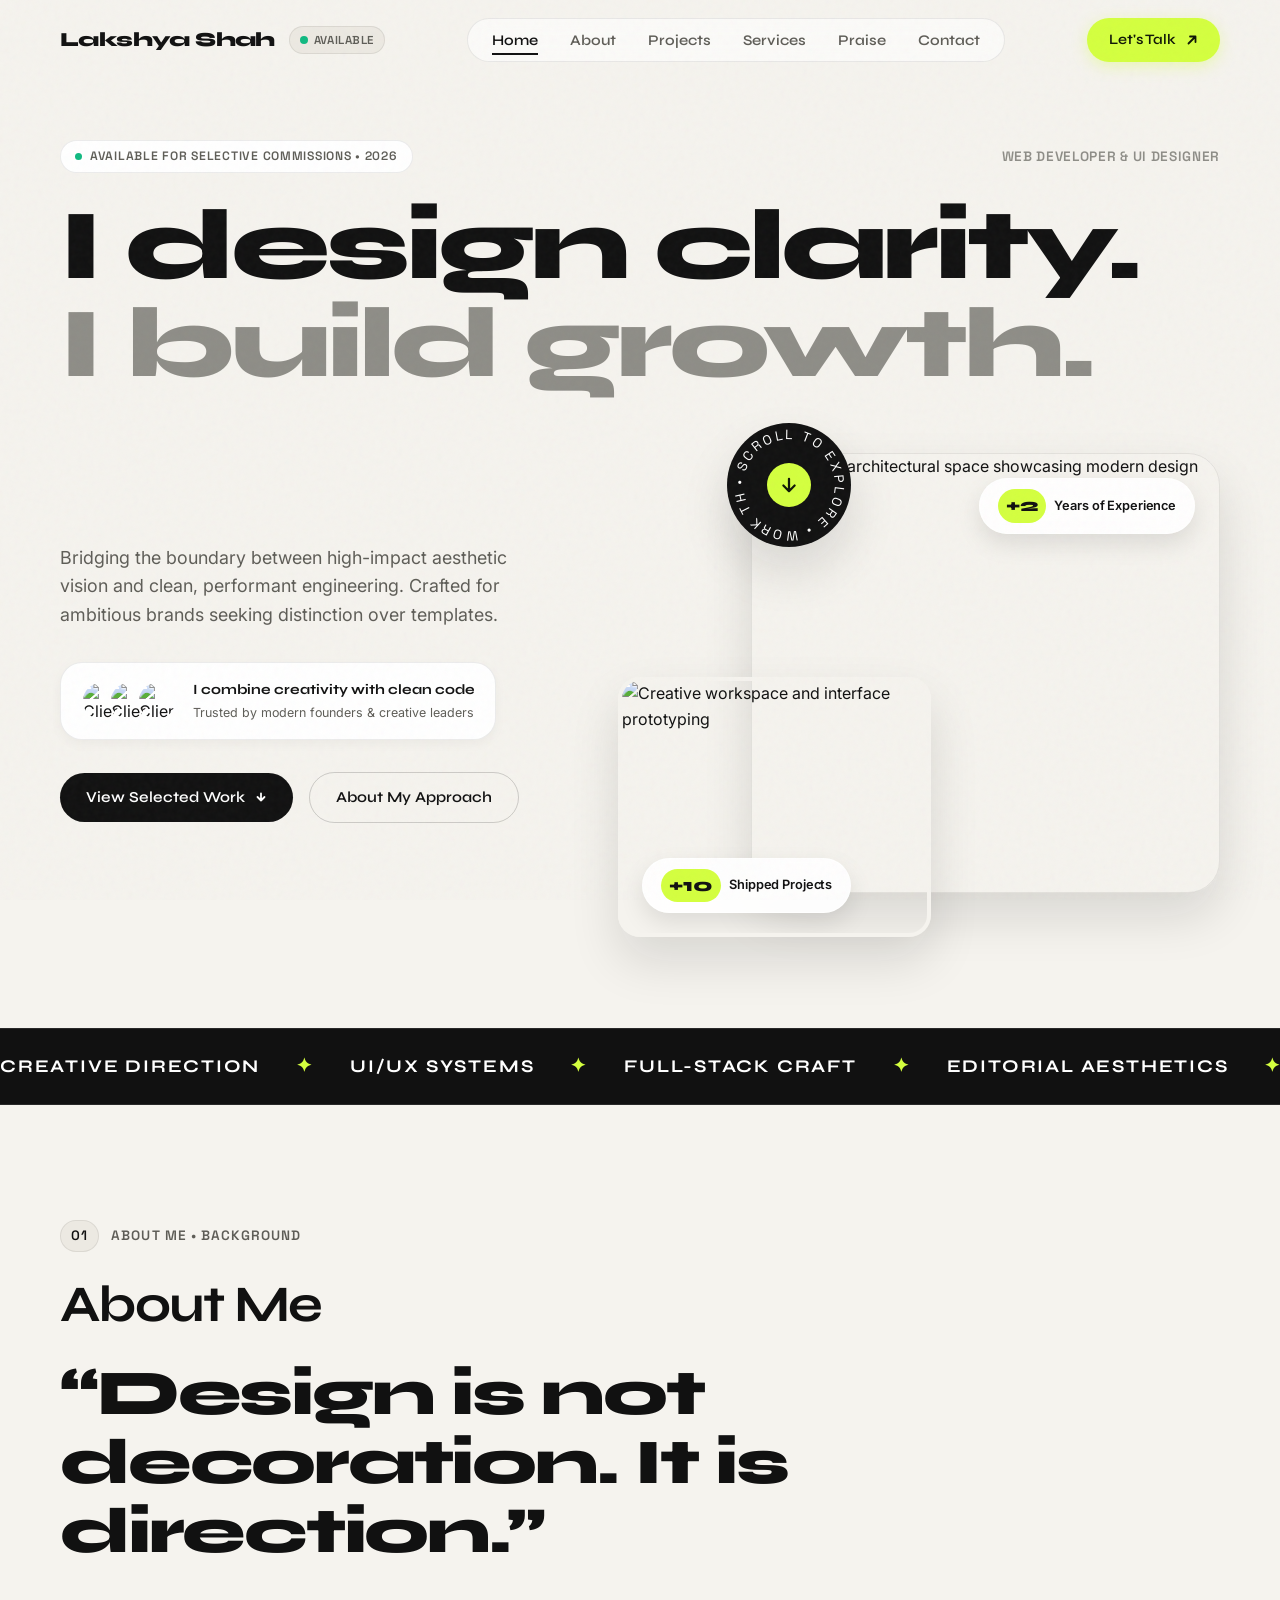
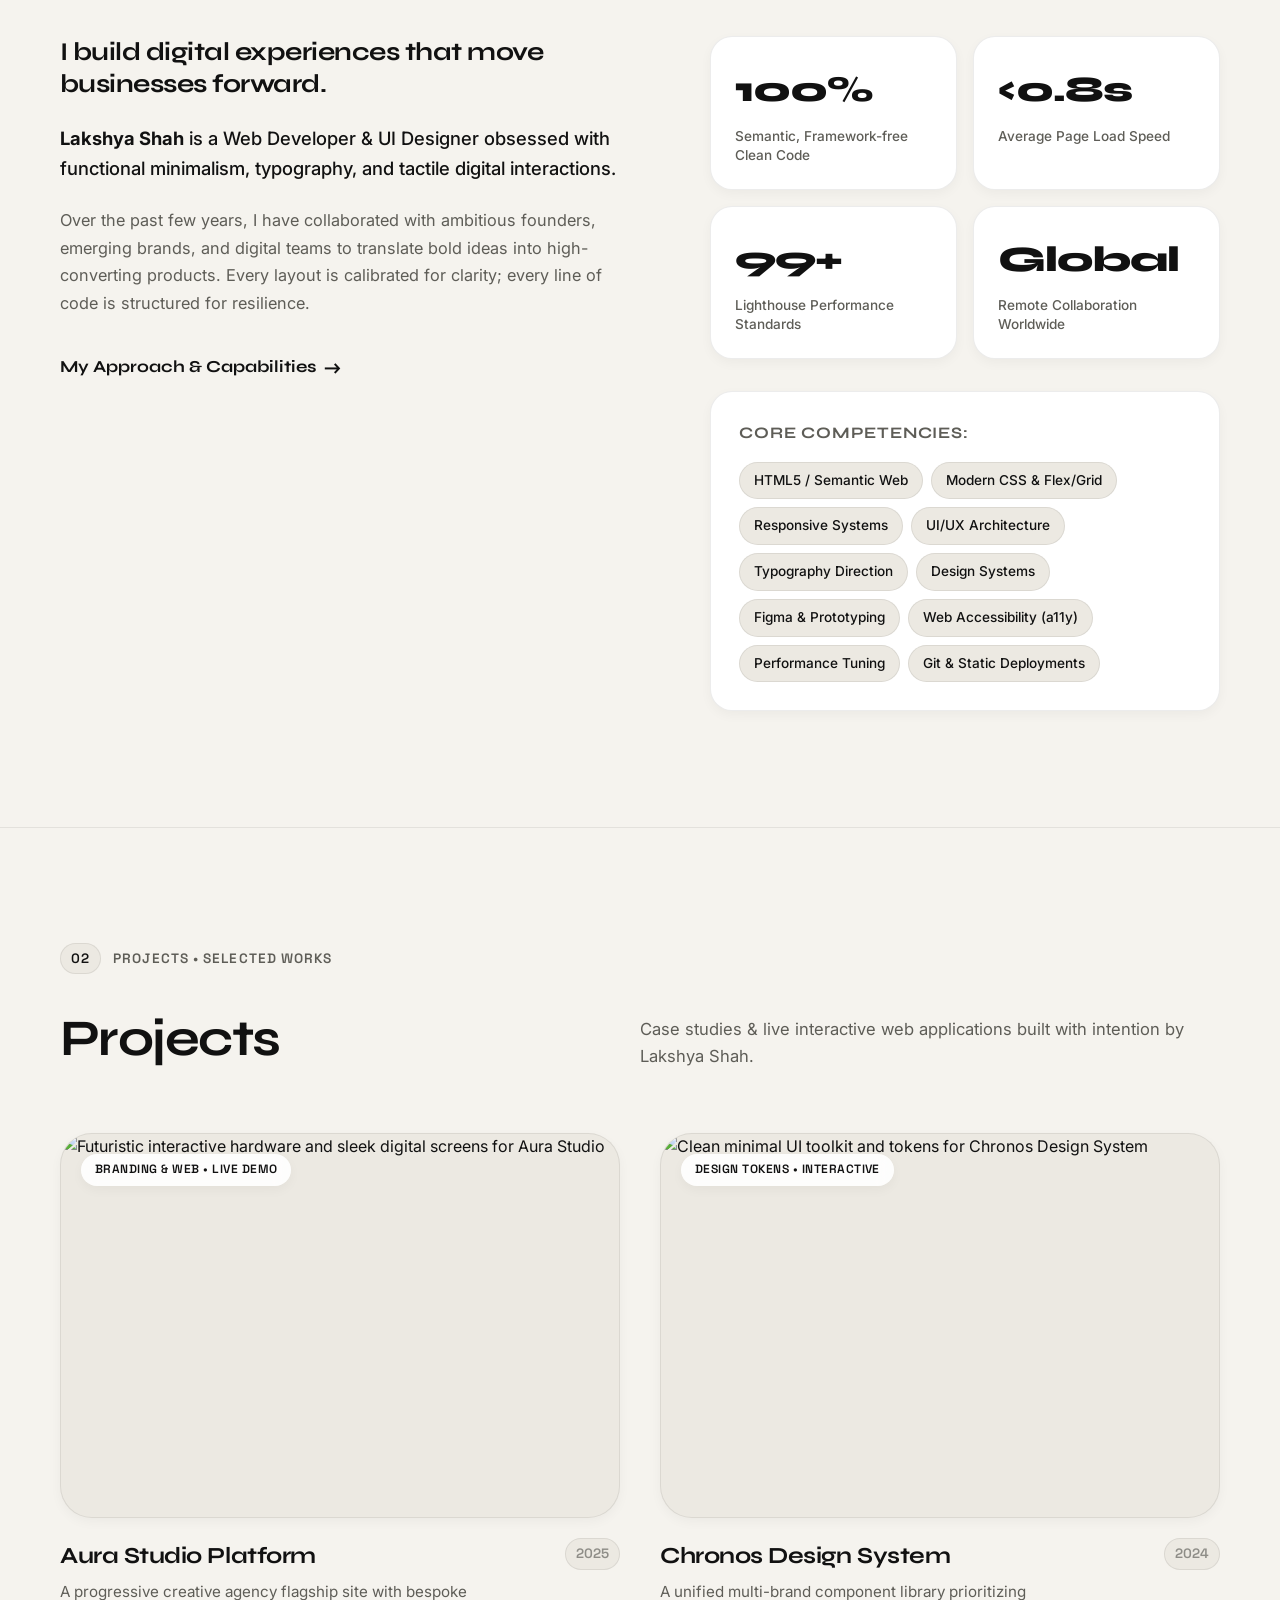
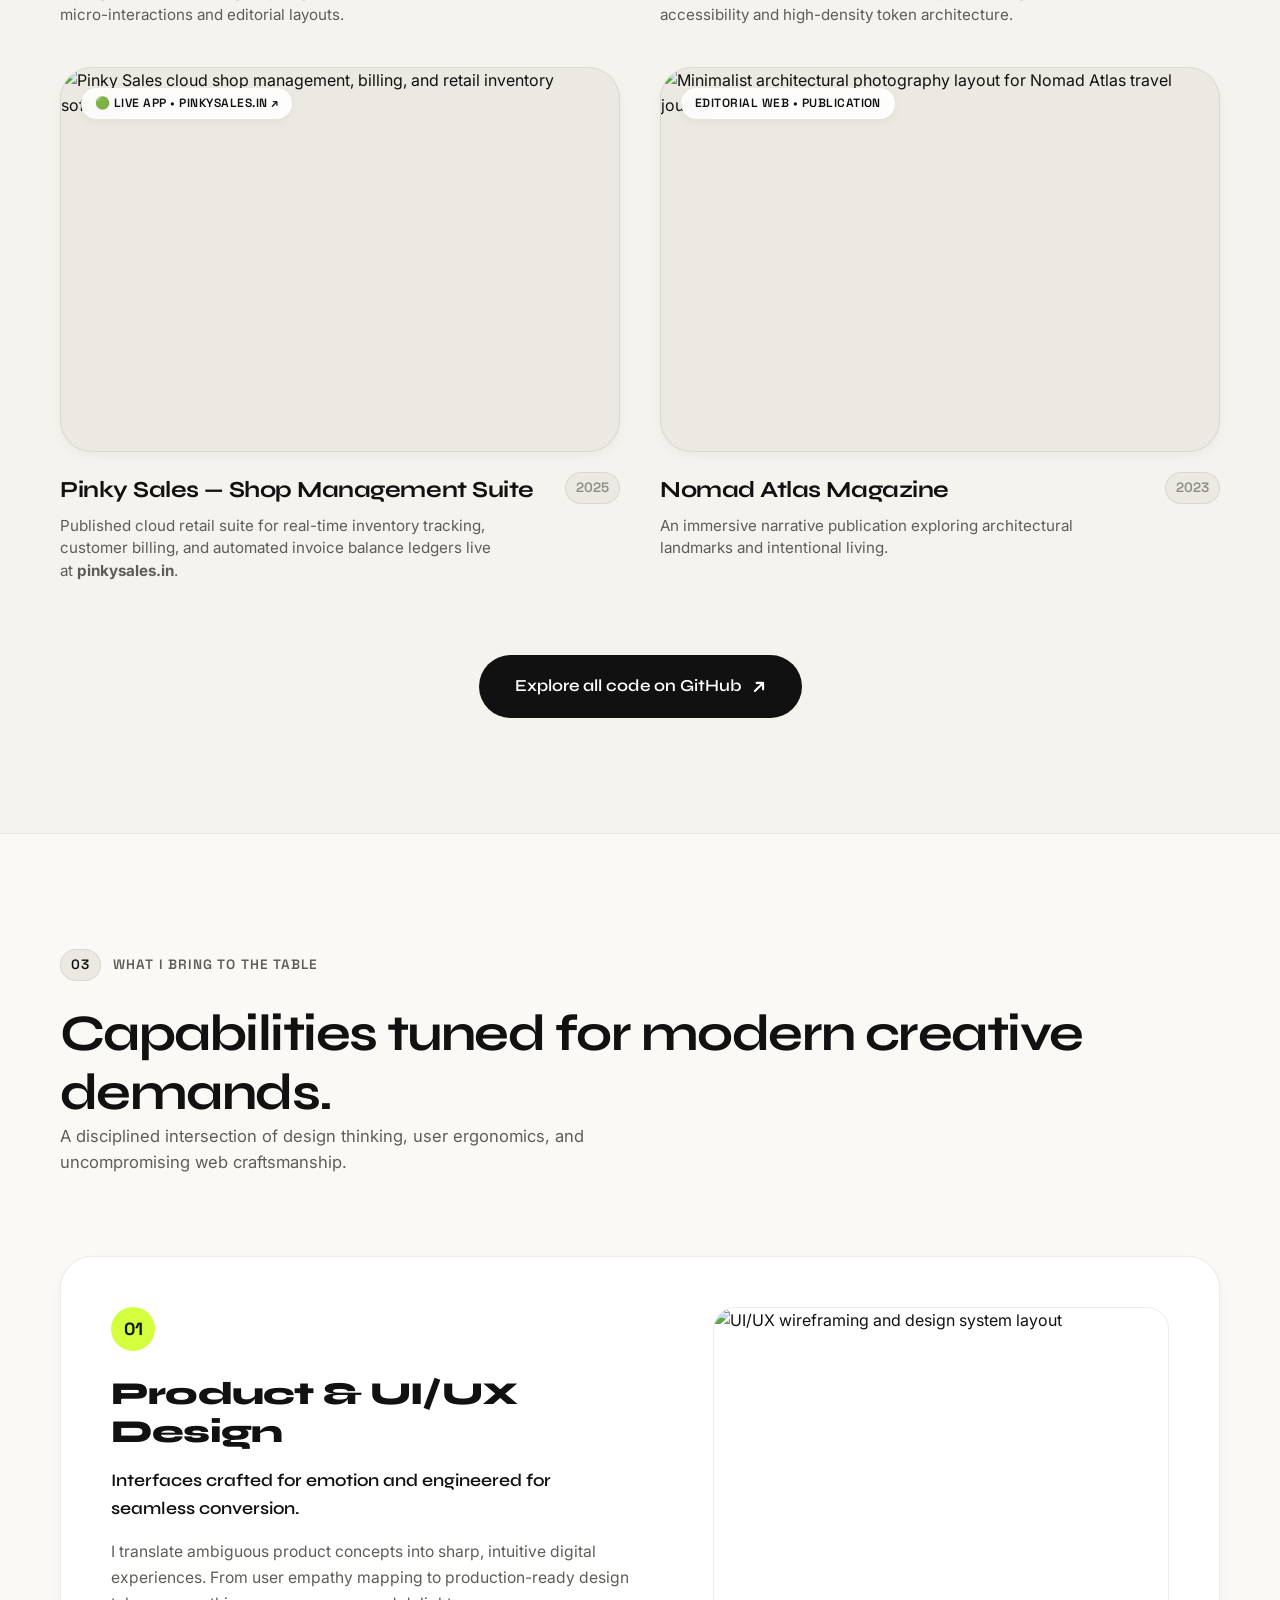
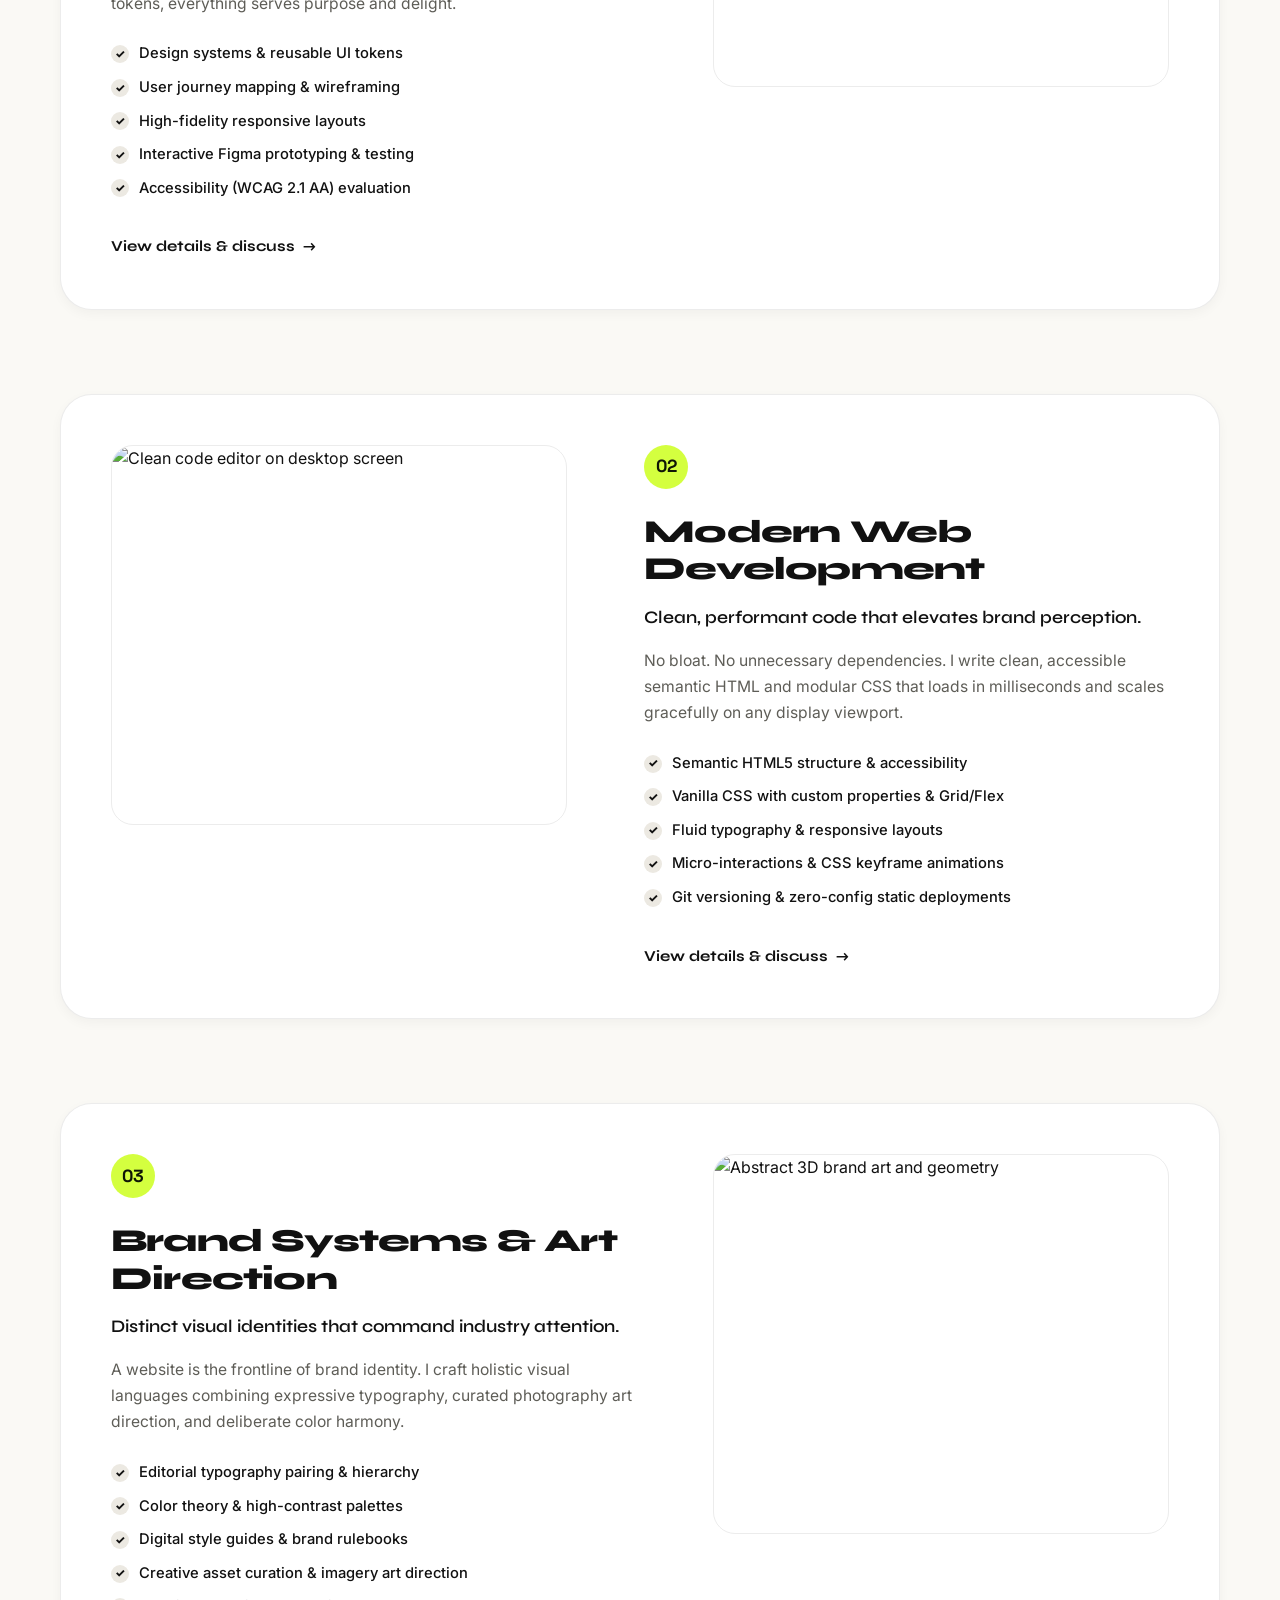
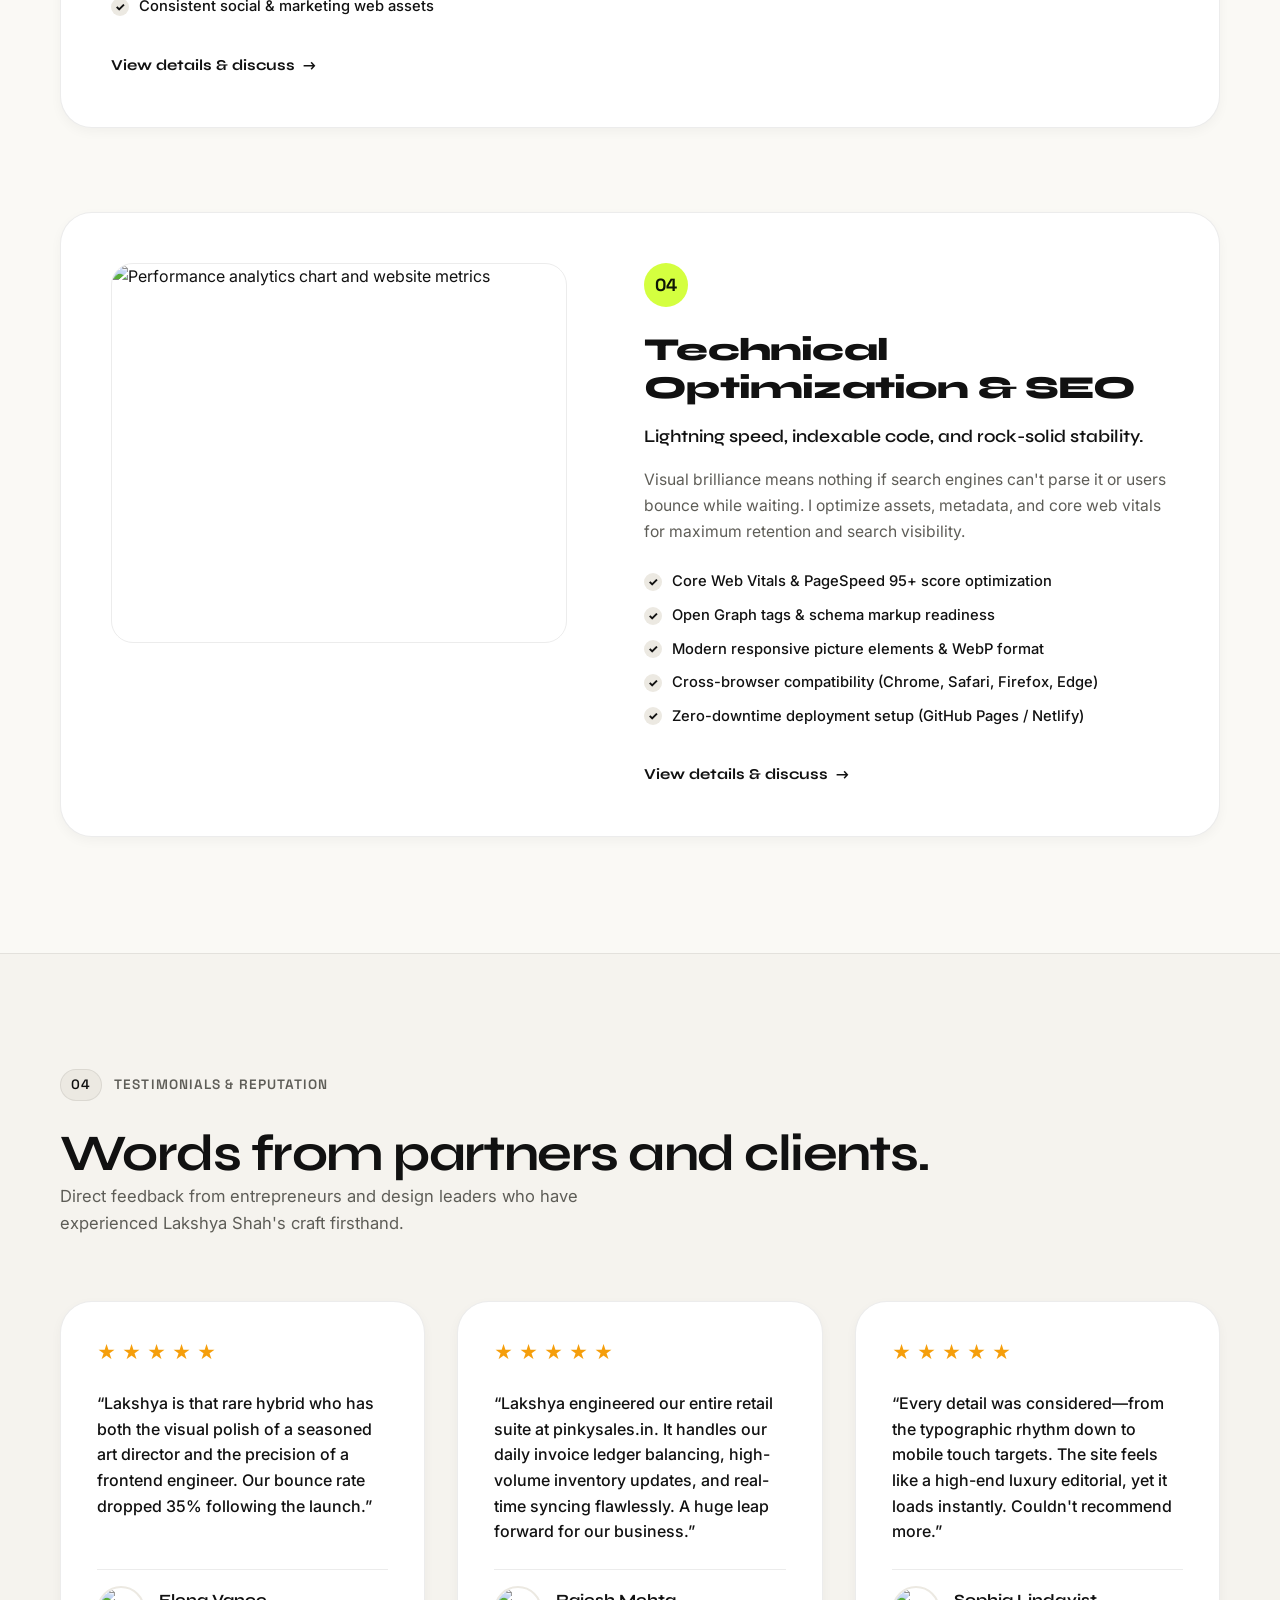
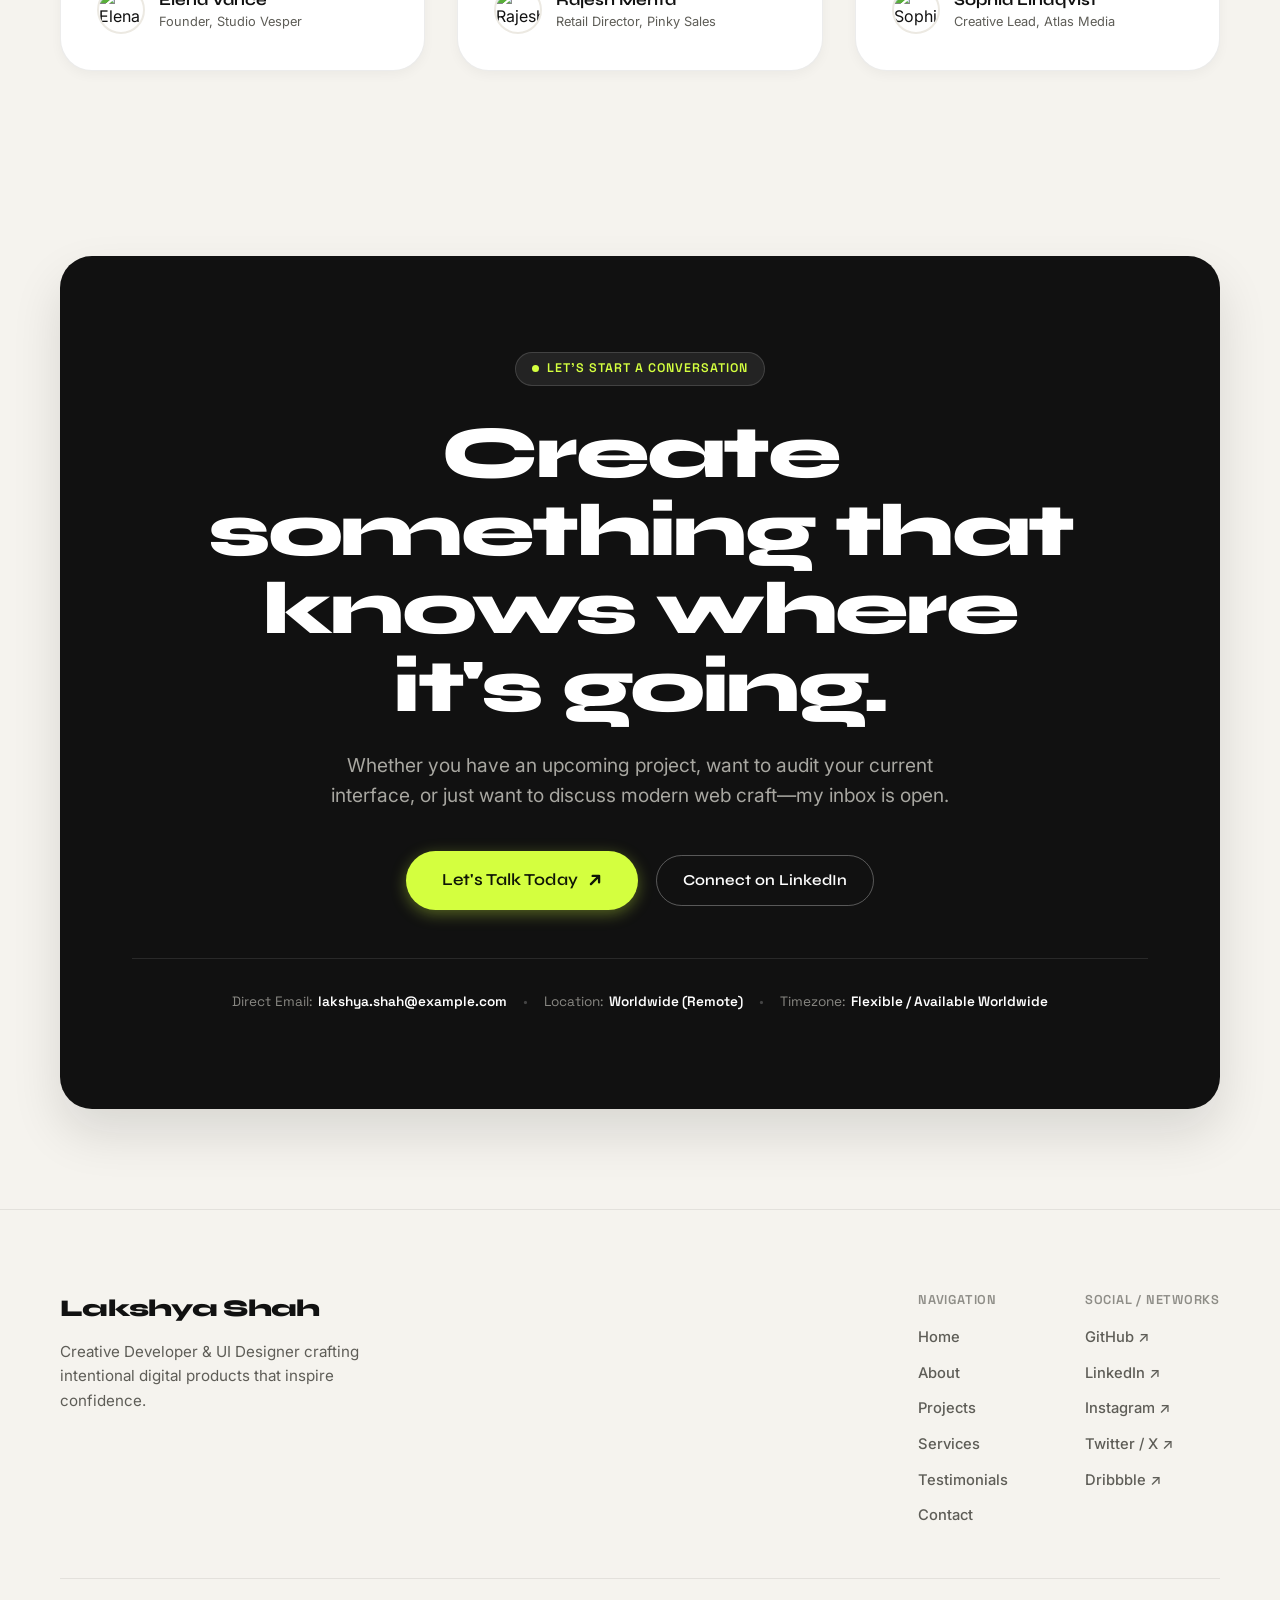
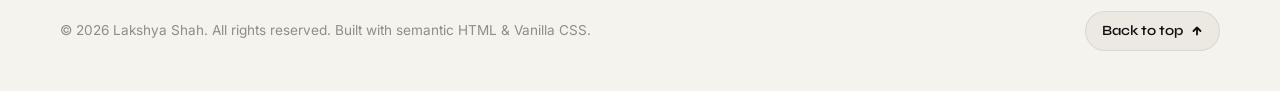
==== commit af8e2897: "refactor: update navigation structure, section IDs, and typography semantics in HTML and CSS" ====
--- a/index.html
+++ b/index.html
@@ -29,18 +29,20 @@
   <!-- STICKY NAVBAR -->
   <header class="site-header" id="header">
     <nav class="navbar container" aria-label="Main Navigation">
-      <a href="#home" class="nav-brand" aria-label="Home">
-        <span class="brand-name">Lakshya Shah</span>
-        <span class="status-indicator">
-          <span class="status-dot"></span>
-          <span class="status-text">Available</span>
-        </span>
-      </a>
+      <h1 class="nav-brand-heading">
+        <a href="#home" class="nav-brand" aria-label="Lakshya Shah — Personal Site">
+          <span class="brand-name">Lakshya Shah</span>
+          <span class="status-indicator">
+            <span class="status-dot"></span>
+            <span class="status-text">Available</span>
+          </span>
+        </a>
+      </h1>
 
       <ul class="nav-links" id="navLinks" role="list">
         <li><a href="#home" class="nav-link active">Home</a></li>
         <li><a href="#about" class="nav-link">About</a></li>
-        <li><a href="#works" class="nav-link">Works</a></li>
+        <li><a href="#projects" class="nav-link">Projects</a></li>
         <li><a href="#services" class="nav-link">Services</a></li>
         <li><a href="#testimonials" class="nav-link">Praise</a></li>
         <li><a href="#contact" class="nav-link">Contact</a></li>
@@ -77,10 +79,10 @@
           <div class="hero-role">Web Developer &amp; UI Designer</div>
         </div>
 
-        <h1 class="hero-headline">
+        <div class="hero-headline" role="heading" aria-level="2">
           <span class="line-1">I design clarity.</span>
           <span class="line-2">I build growth.</span>
-        </h1>
+        </div>
 
         <div class="hero-grid">
           <!-- Left: Subtext, Social Proof & CTAs -->
@@ -102,7 +104,7 @@
             </div>
 
             <div class="hero-cta-group">
-              <a href="#works" class="btn btn-pill btn-dark">
+              <a href="#projects" class="btn btn-pill btn-dark">
                 <span>View Selected Work</span>
                 <svg width="12" height="12" viewBox="0 0 12 12" fill="none" aria-hidden="true">
                   <path d="M6 2.5V9.5M6 9.5L9.5 6M6 9.5L2.5 6" stroke="currentColor" stroke-width="1.8" stroke-linecap="round" stroke-linejoin="round"/>
@@ -199,11 +201,15 @@
         
         <div class="section-label">
           <span class="section-number">01</span>
-          <span class="section-tag">PHILOSOPHY &amp; BACKGROUND</span>
+          <span class="section-tag">ABOUT ME &bull; BACKGROUND</span>
+        </div>
+
+        <div class="about-header-flex">
+          <h2 class="section-title">About Me</h2>
         </div>
 
         <div class="about-hero-quote">
-          <h2>&ldquo;Design is not decoration. It is direction.&rdquo;</h2>
+          <p class="about-quote-lead">&ldquo;Design is not decoration. It is direction.&rdquo;</p>
         </div>
 
         <div class="about-content-grid">
@@ -265,18 +271,19 @@
       </div>
     </section>
 
-    <!-- 3. FEATURED WORK SECTION (DIRECT LINKS TO INTERACTIVE PROJECTS) -->
-    <section class="works-section" id="works">
+    <!-- 3. FEATURED PROJECTS SECTION (DIRECT LINKS TO INTERACTIVE PROJECTS) -->
+    <section class="works-section" id="projects">
+      <span id="works" class="anchor-alias" aria-hidden="true"></span>
       <div class="container">
 
         <div class="works-header">
           <div class="section-label">
             <span class="section-number">02</span>
-            <span class="section-tag">SELECTED WORKS</span>
+            <span class="section-tag">PROJECTS &bull; SELECTED WORKS</span>
           </div>
           <div class="works-header-flex">
-            <h2 class="section-title">Case studies built with intention.</h2>
-            <p class="section-subtext">Click any project to explore its live, fully interactive showcase built by Lakshya Shah.</p>
+            <h2 class="section-title">Projects</h2>
+            <p class="section-subtext">Case studies &amp; live interactive web applications built with intention by Lakshya Shah.</p>
           </div>
         </div>
 
@@ -667,7 +674,7 @@
             <ul class="footer-nav" role="list">
               <li><a href="#home">Home</a></li>
               <li><a href="#about">About</a></li>
-              <li><a href="#works">Selected Works</a></li>
+              <li><a href="#projects">Projects</a></li>
               <li><a href="#services">Services</a></li>
               <li><a href="#testimonials">Testimonials</a></li>
               <li><a href="#contact">Contact</a></li>
--- a/style.css
+++ b/style.css
@@ -285,6 +285,15 @@
   height: 100%;
 }
 
+.nav-brand-heading {
+  font-size: inherit;
+  font-weight: inherit;
+  margin: 0;
+  padding: 0;
+  display: flex;
+  align-items: center;
+}
+
 .nav-brand {
   display: flex;
   align-items: center;
@@ -760,11 +769,16 @@
   border-bottom: 1px solid var(--border-subtle);
 }
 
+.about-header-flex {
+  margin-bottom: 24px;
+}
+
 .about-hero-quote {
   margin-bottom: clamp(40px, 6vw, 70px);
 }
 
-.about-hero-quote h2 {
+.about-hero-quote h2,
+.about-quote-lead {
   font-family: var(--font-heading);
   font-size: clamp(2.4rem, 5vw, 4.5rem);
   font-weight: 800;
@@ -772,6 +786,12 @@
   line-height: 1.08;
   max-width: 1050px;
   color: var(--text-main);
+}
+
+.anchor-alias {
+  position: absolute;
+  top: -80px;
+  visibility: hidden;
 }
 
 .about-content-grid {
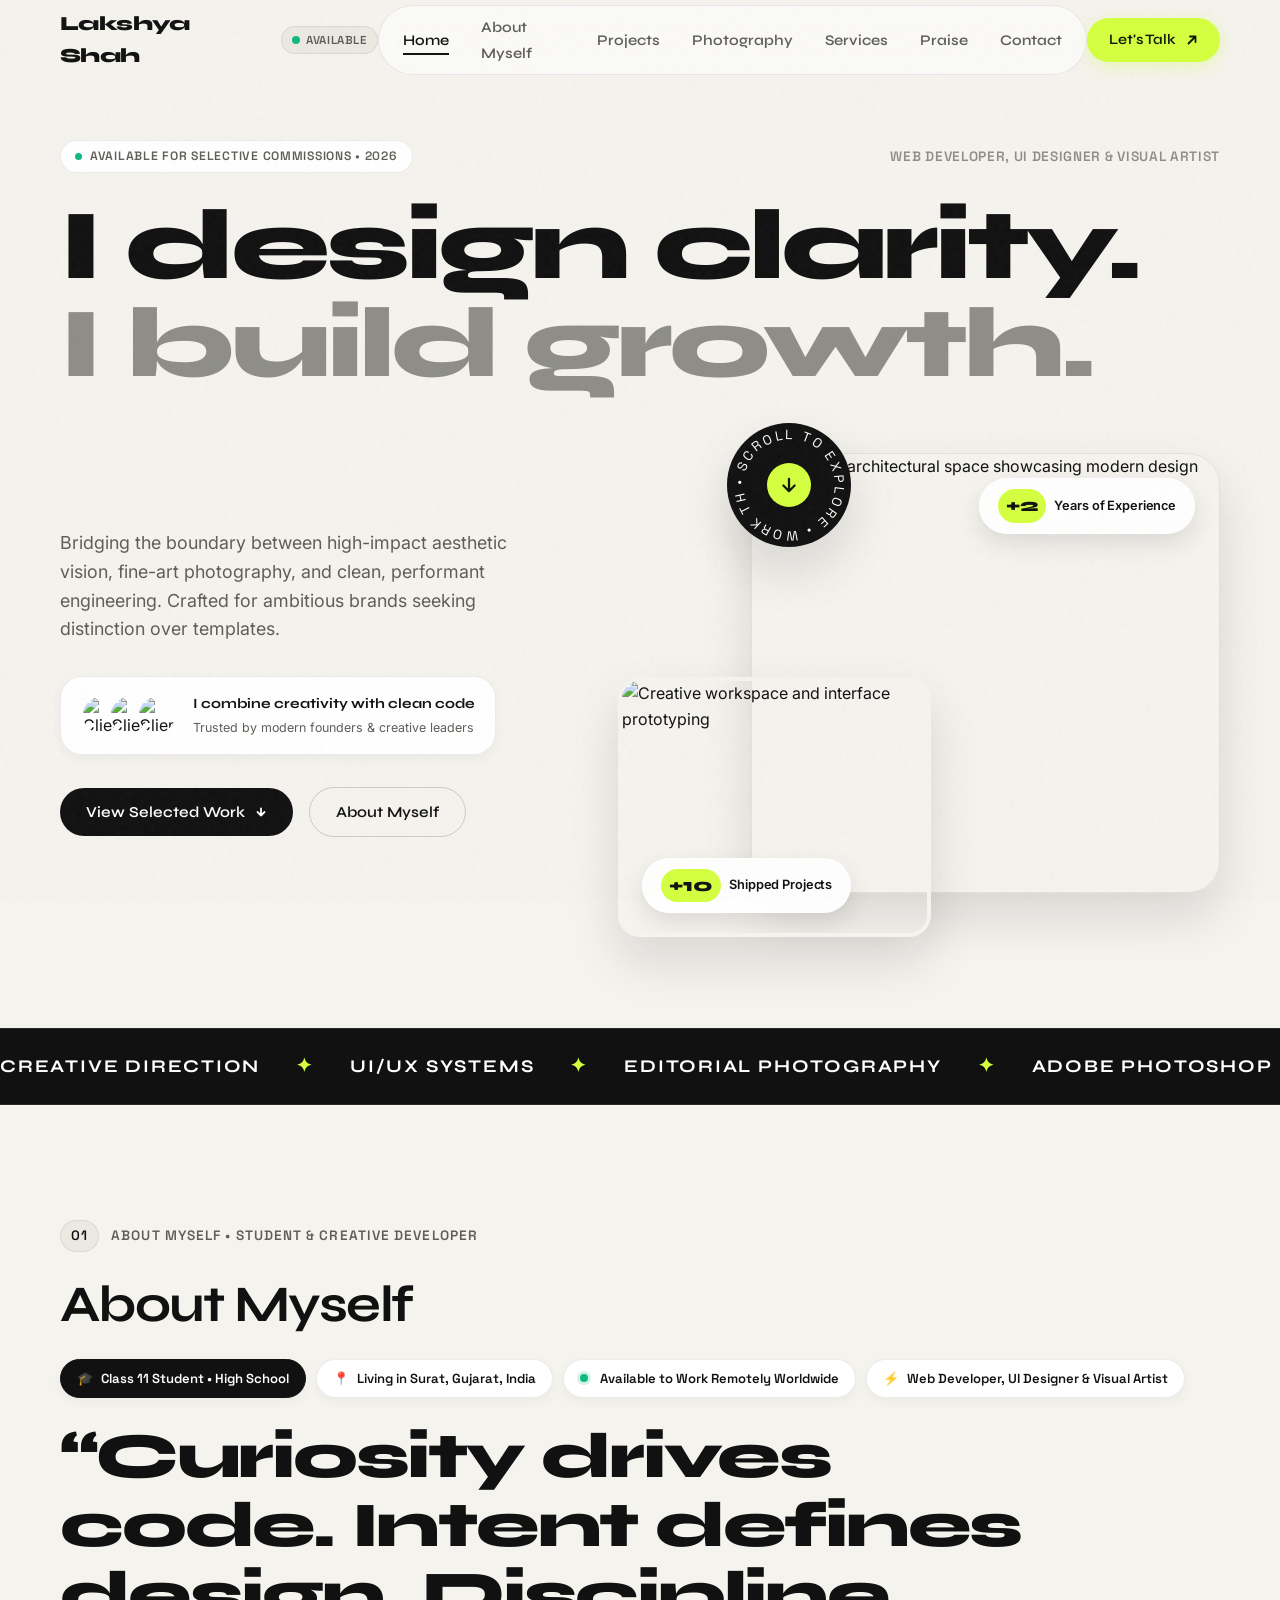
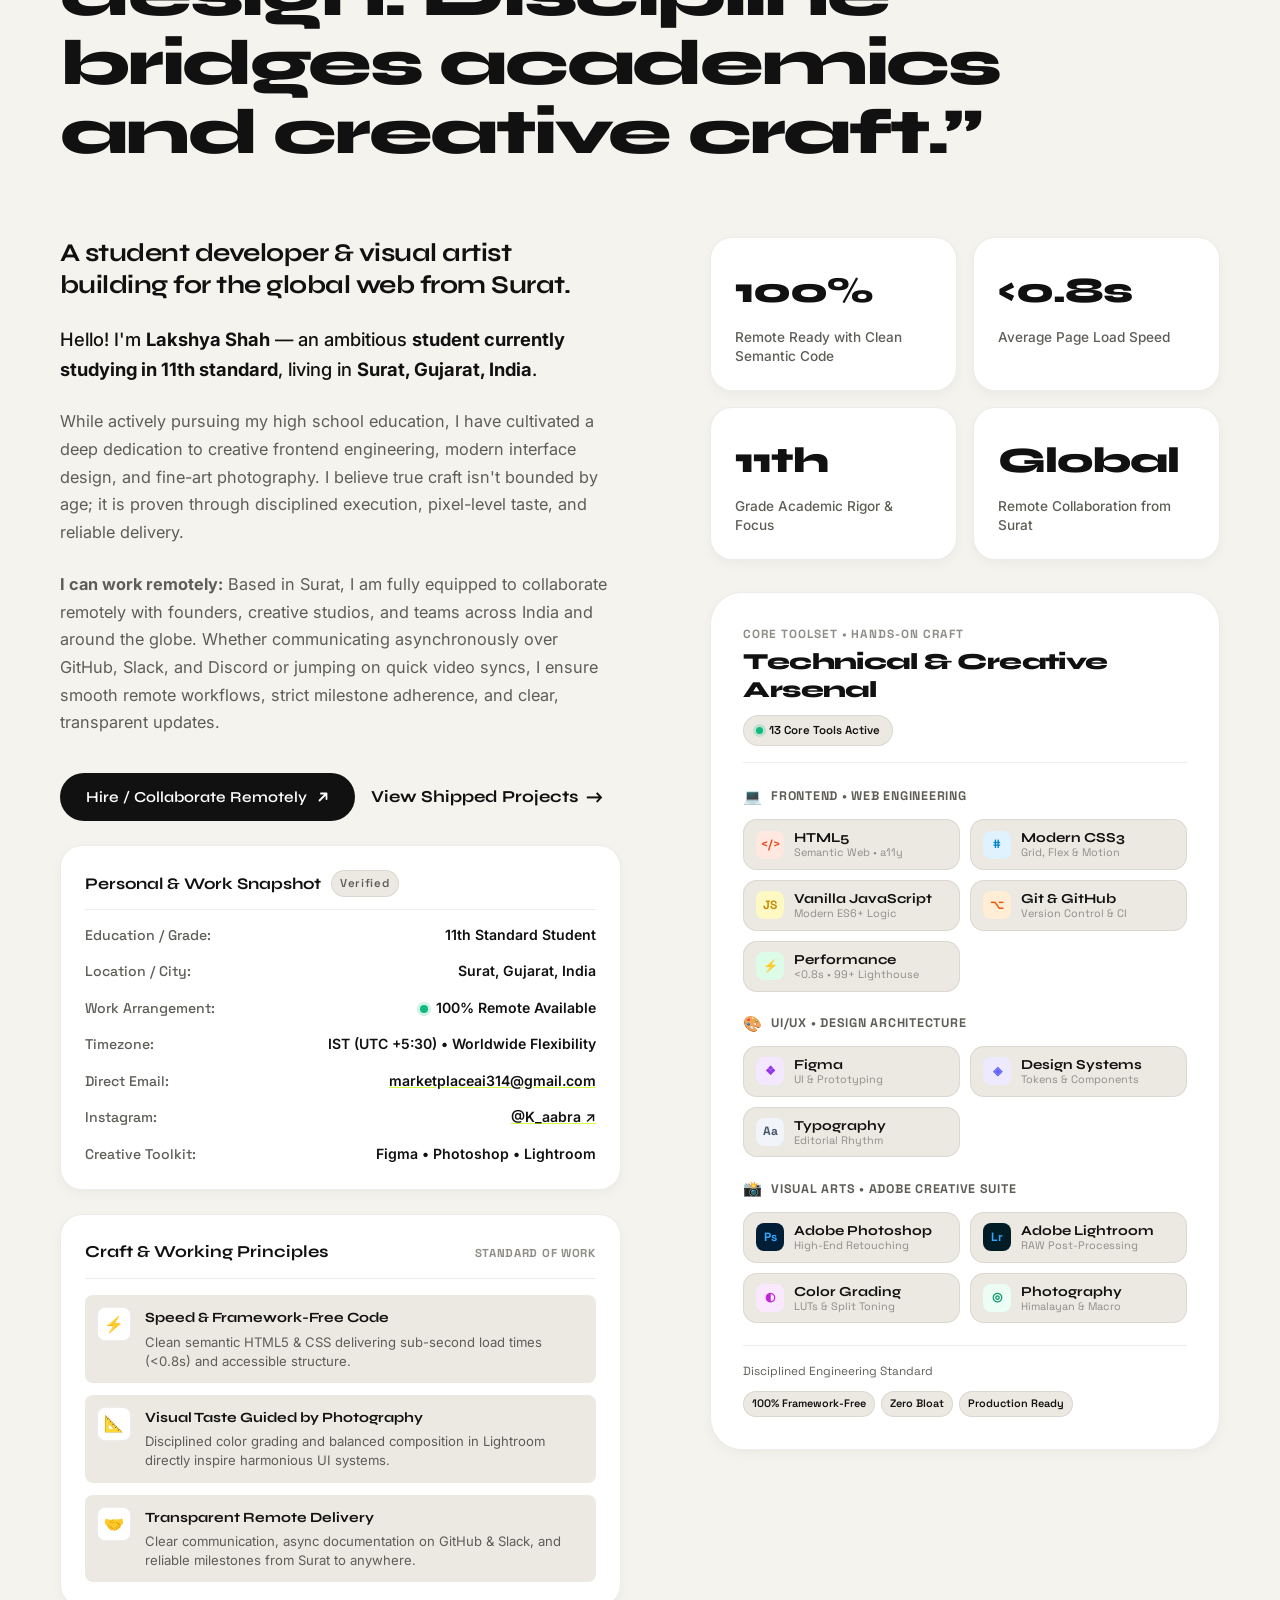
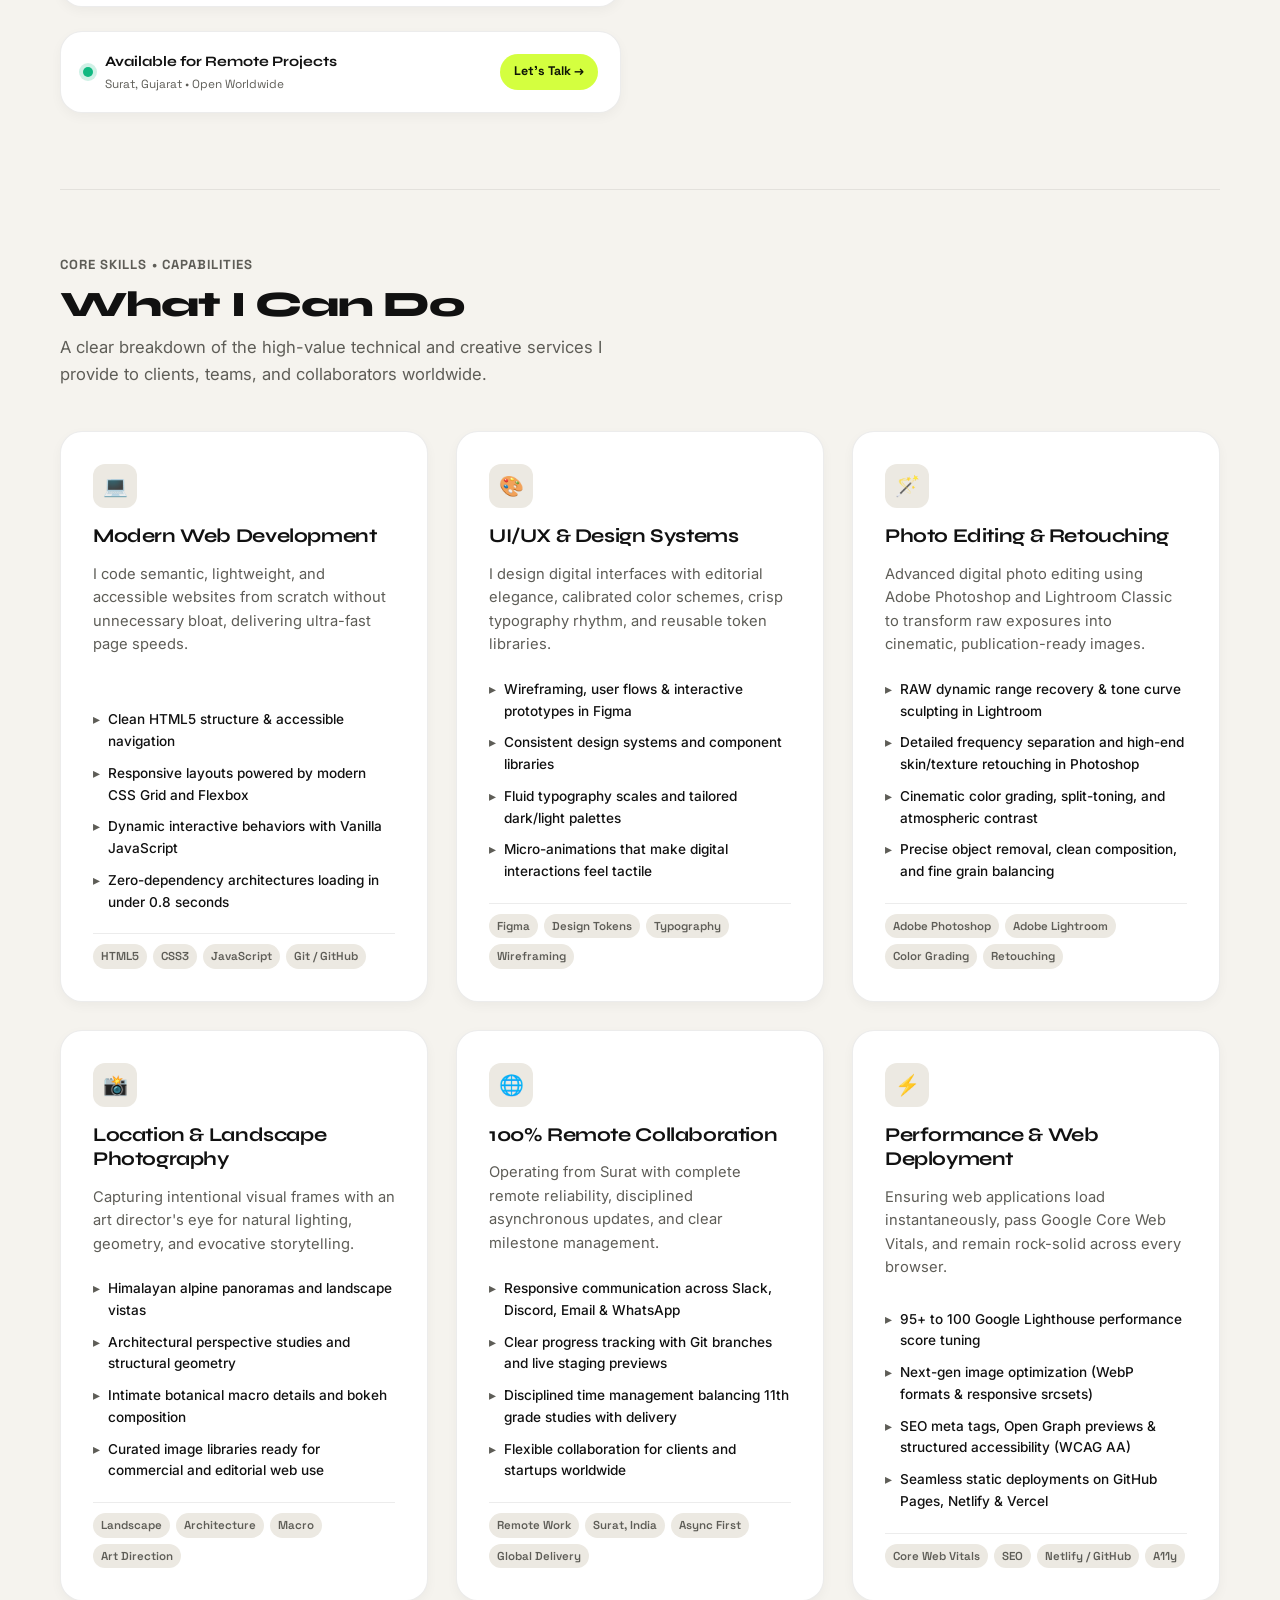
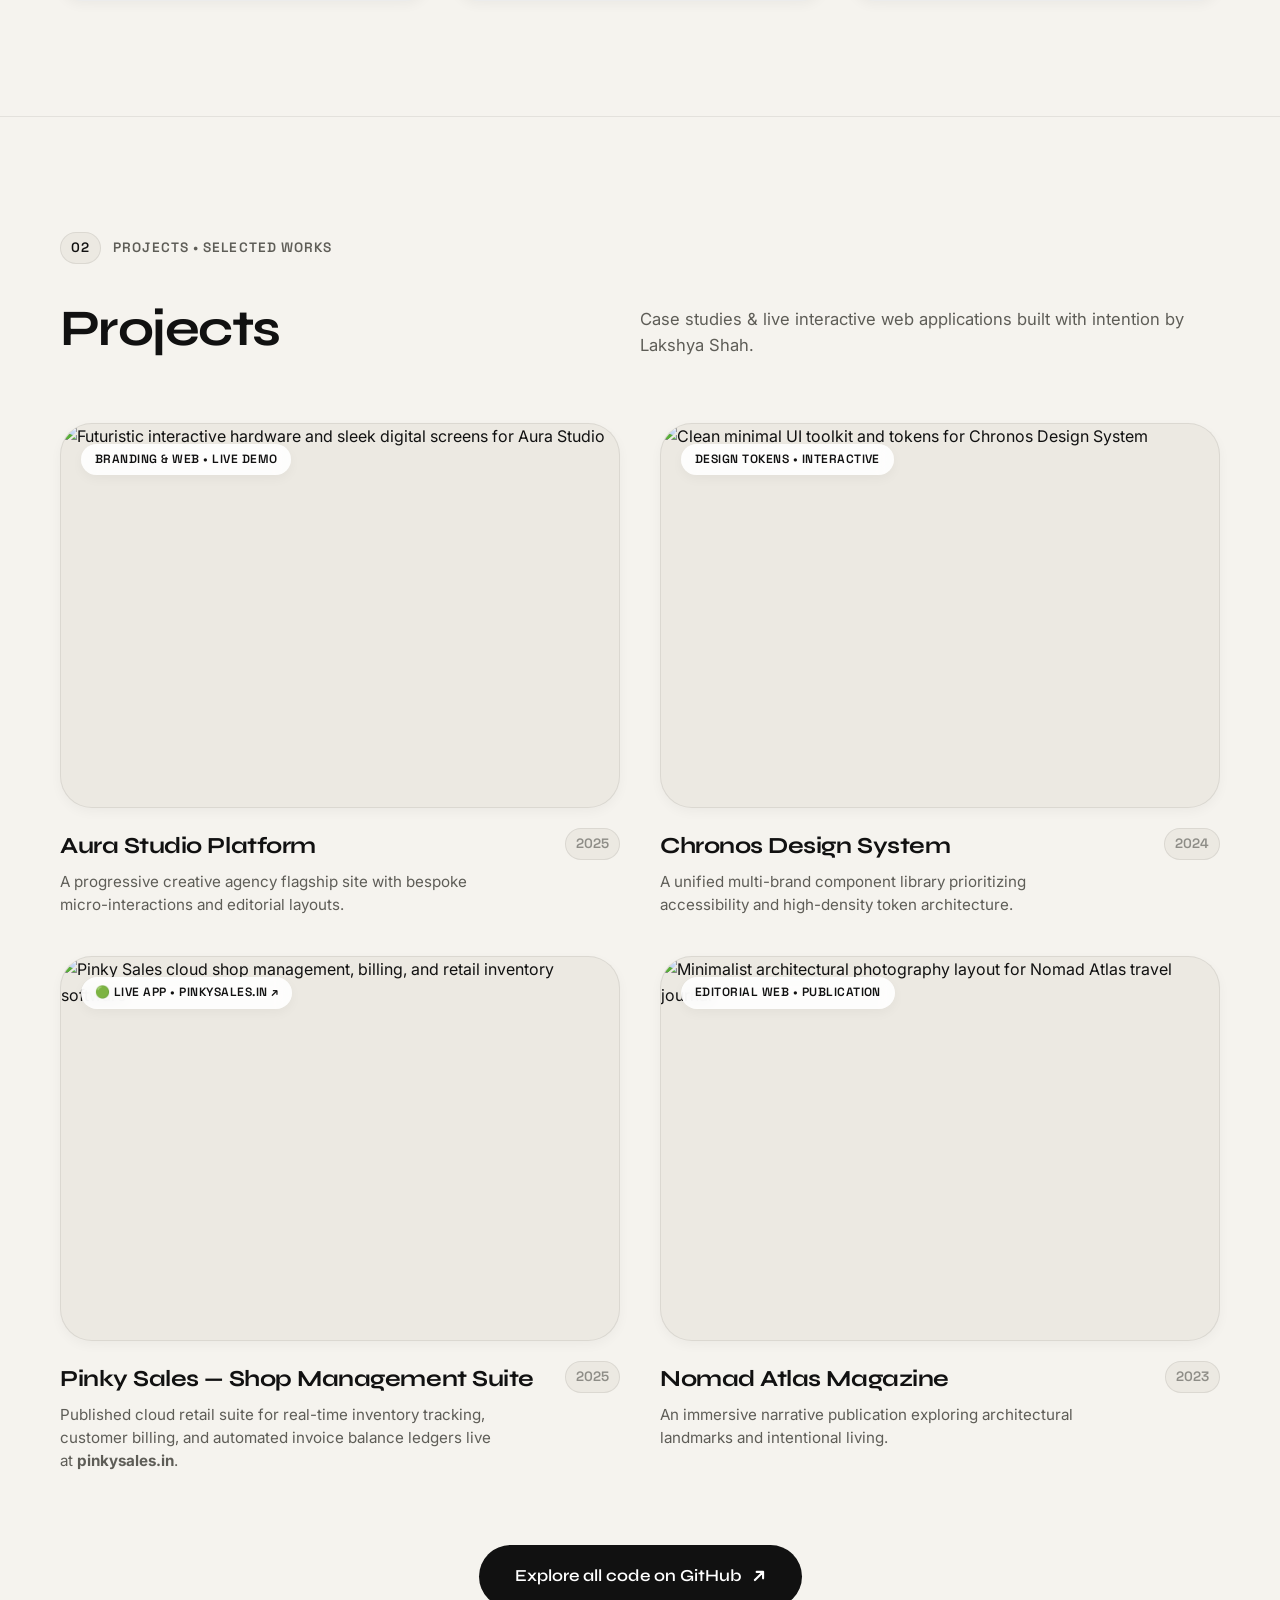
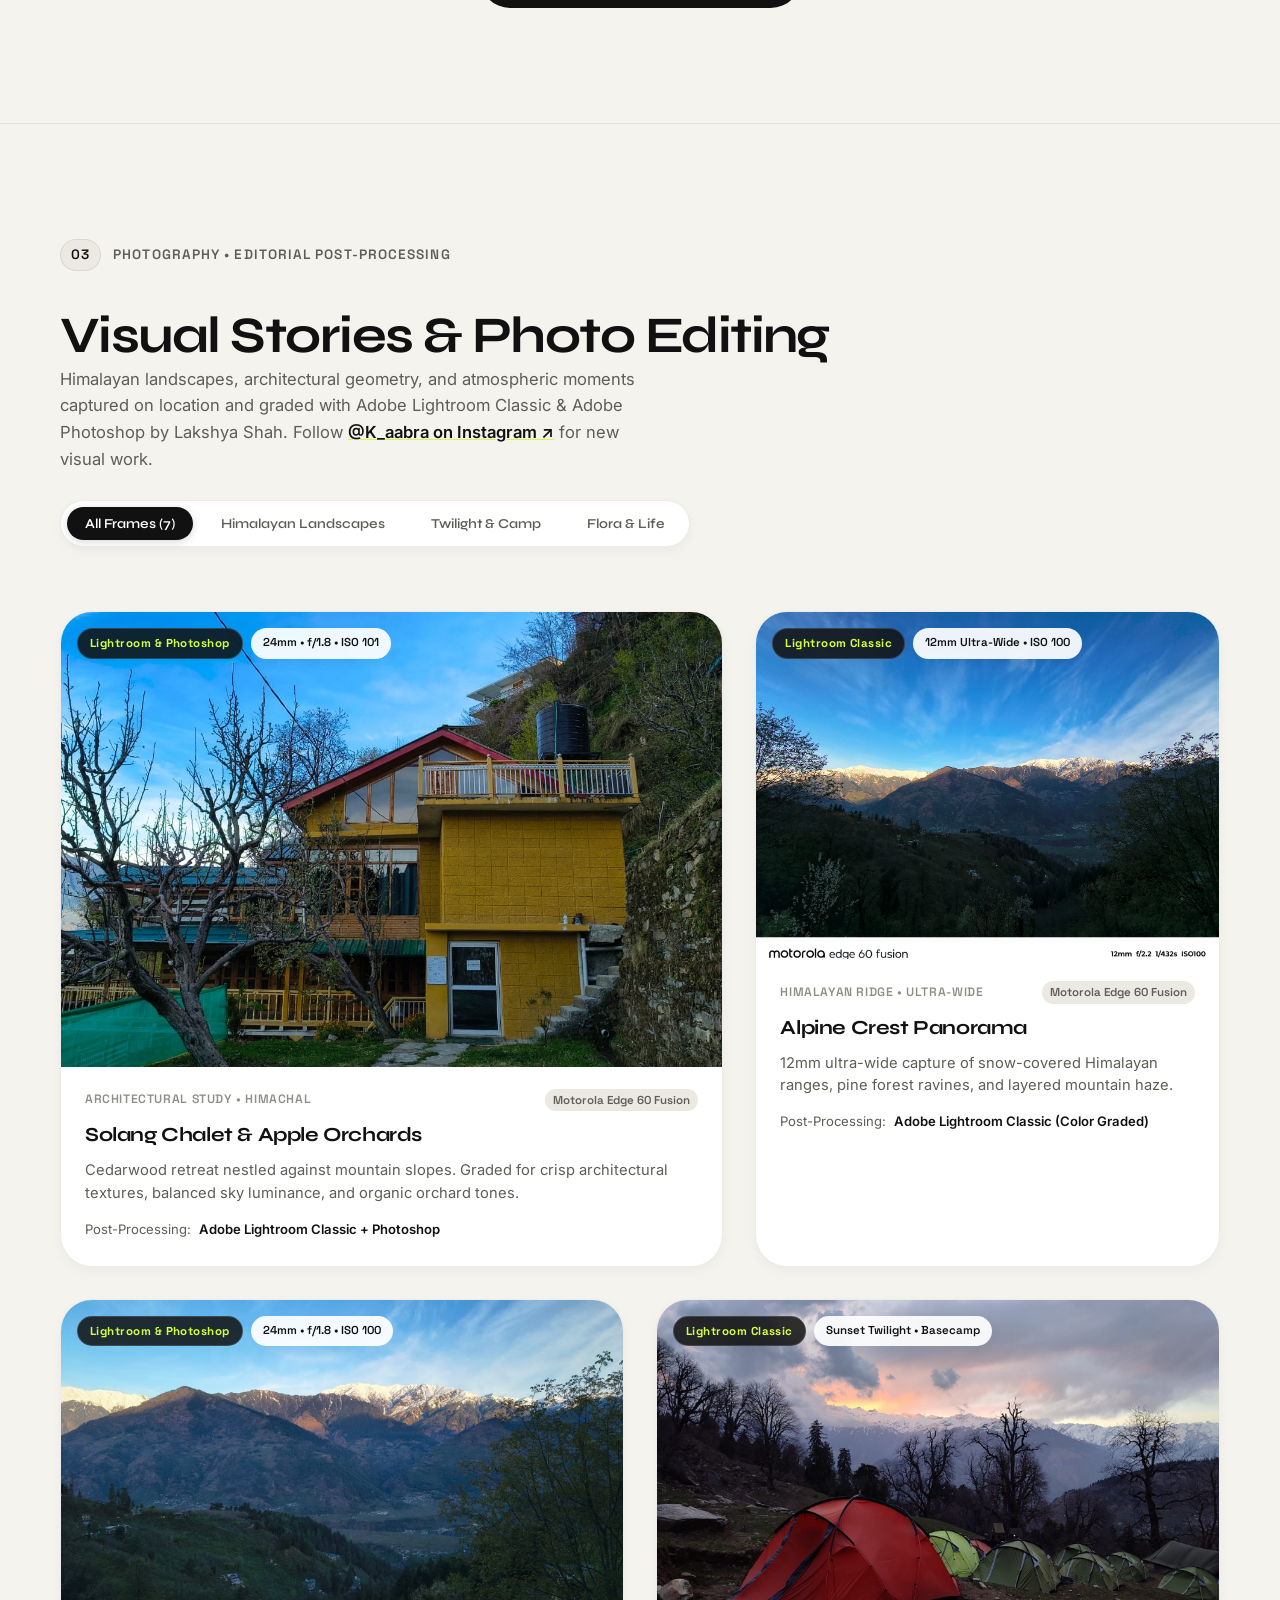
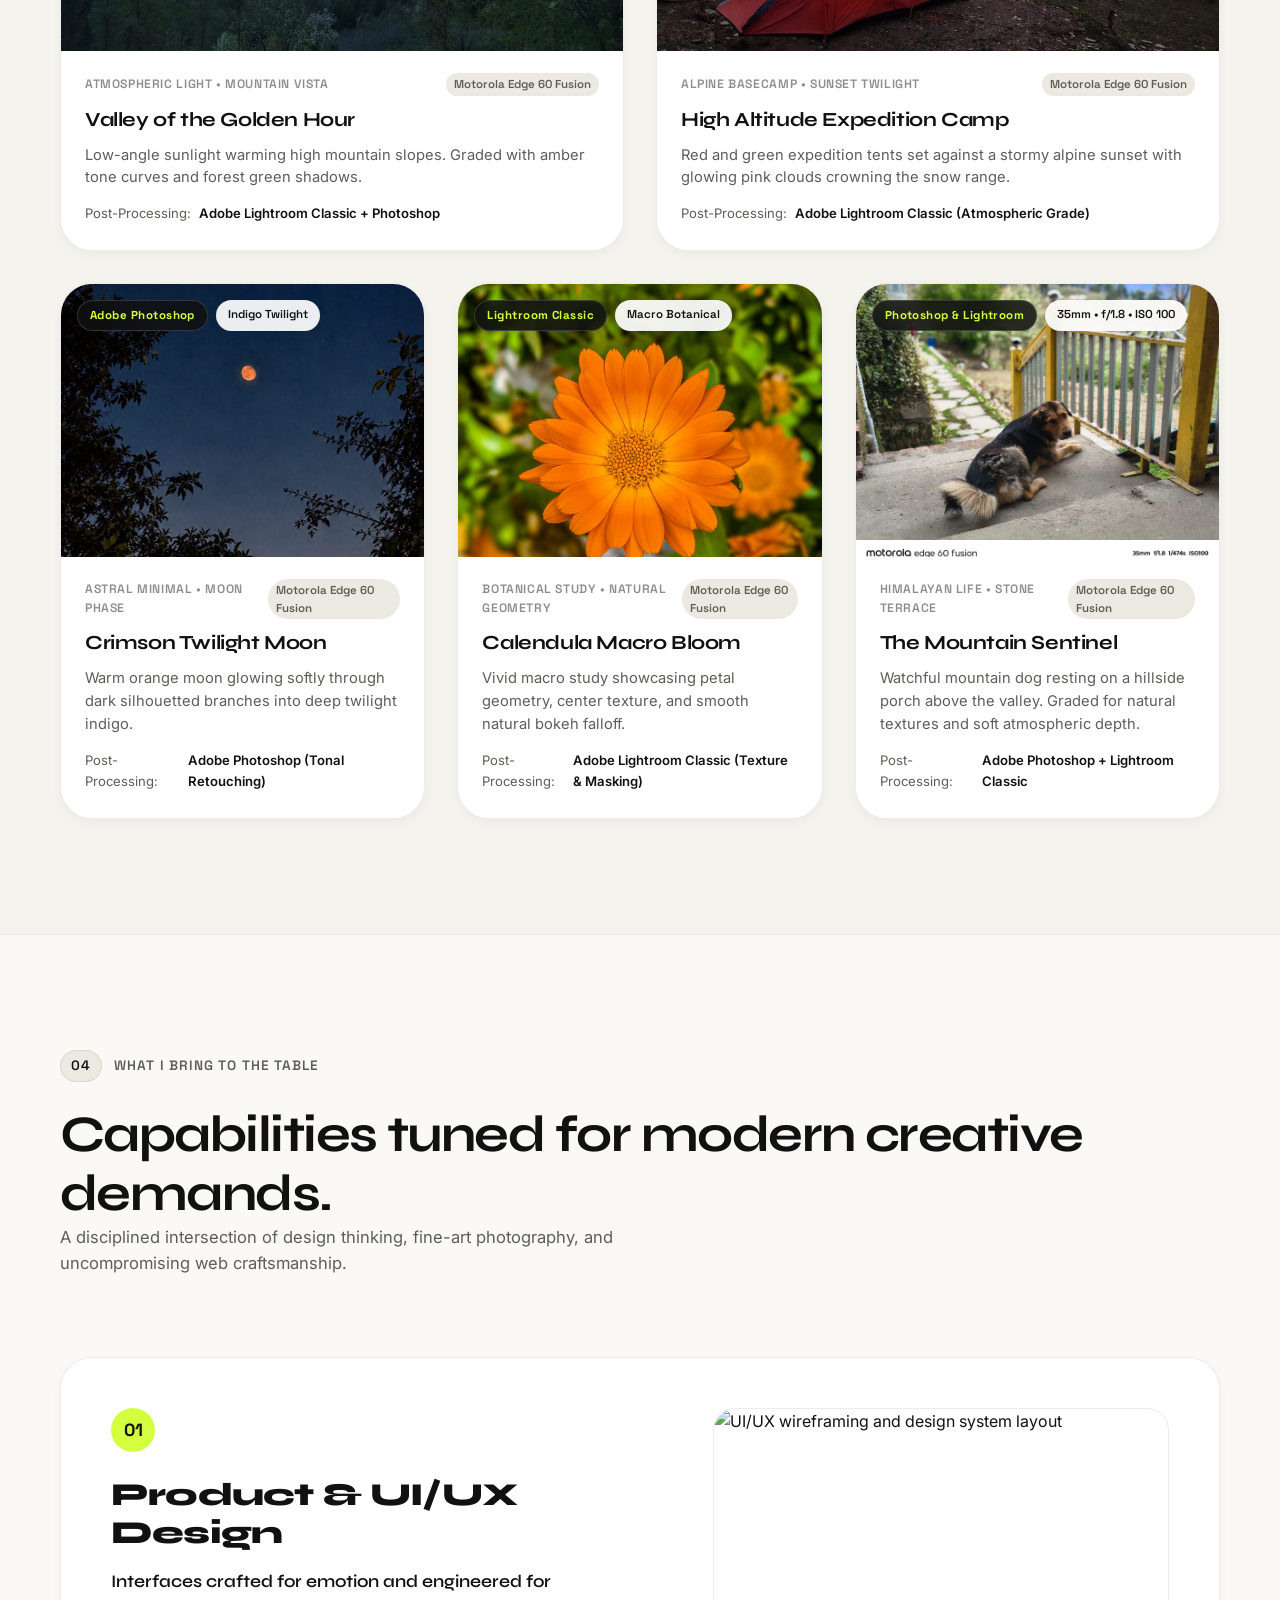
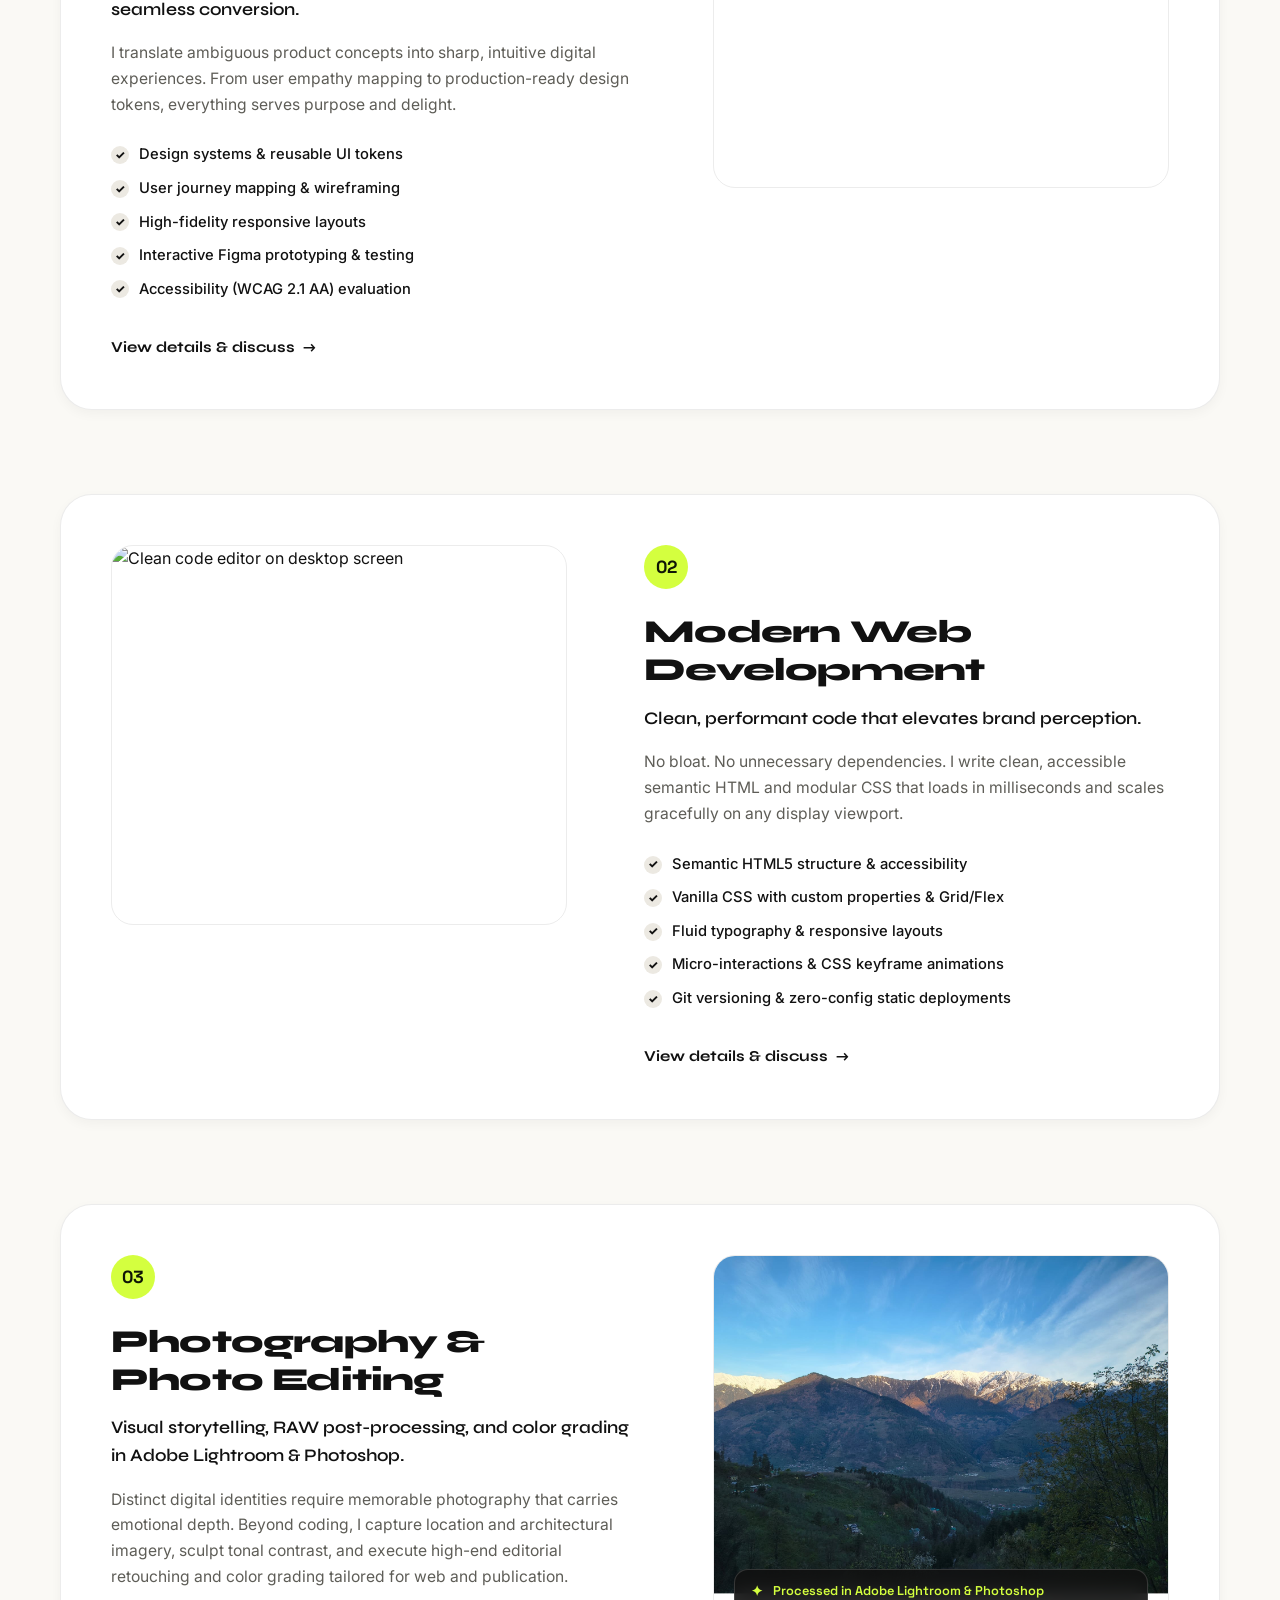
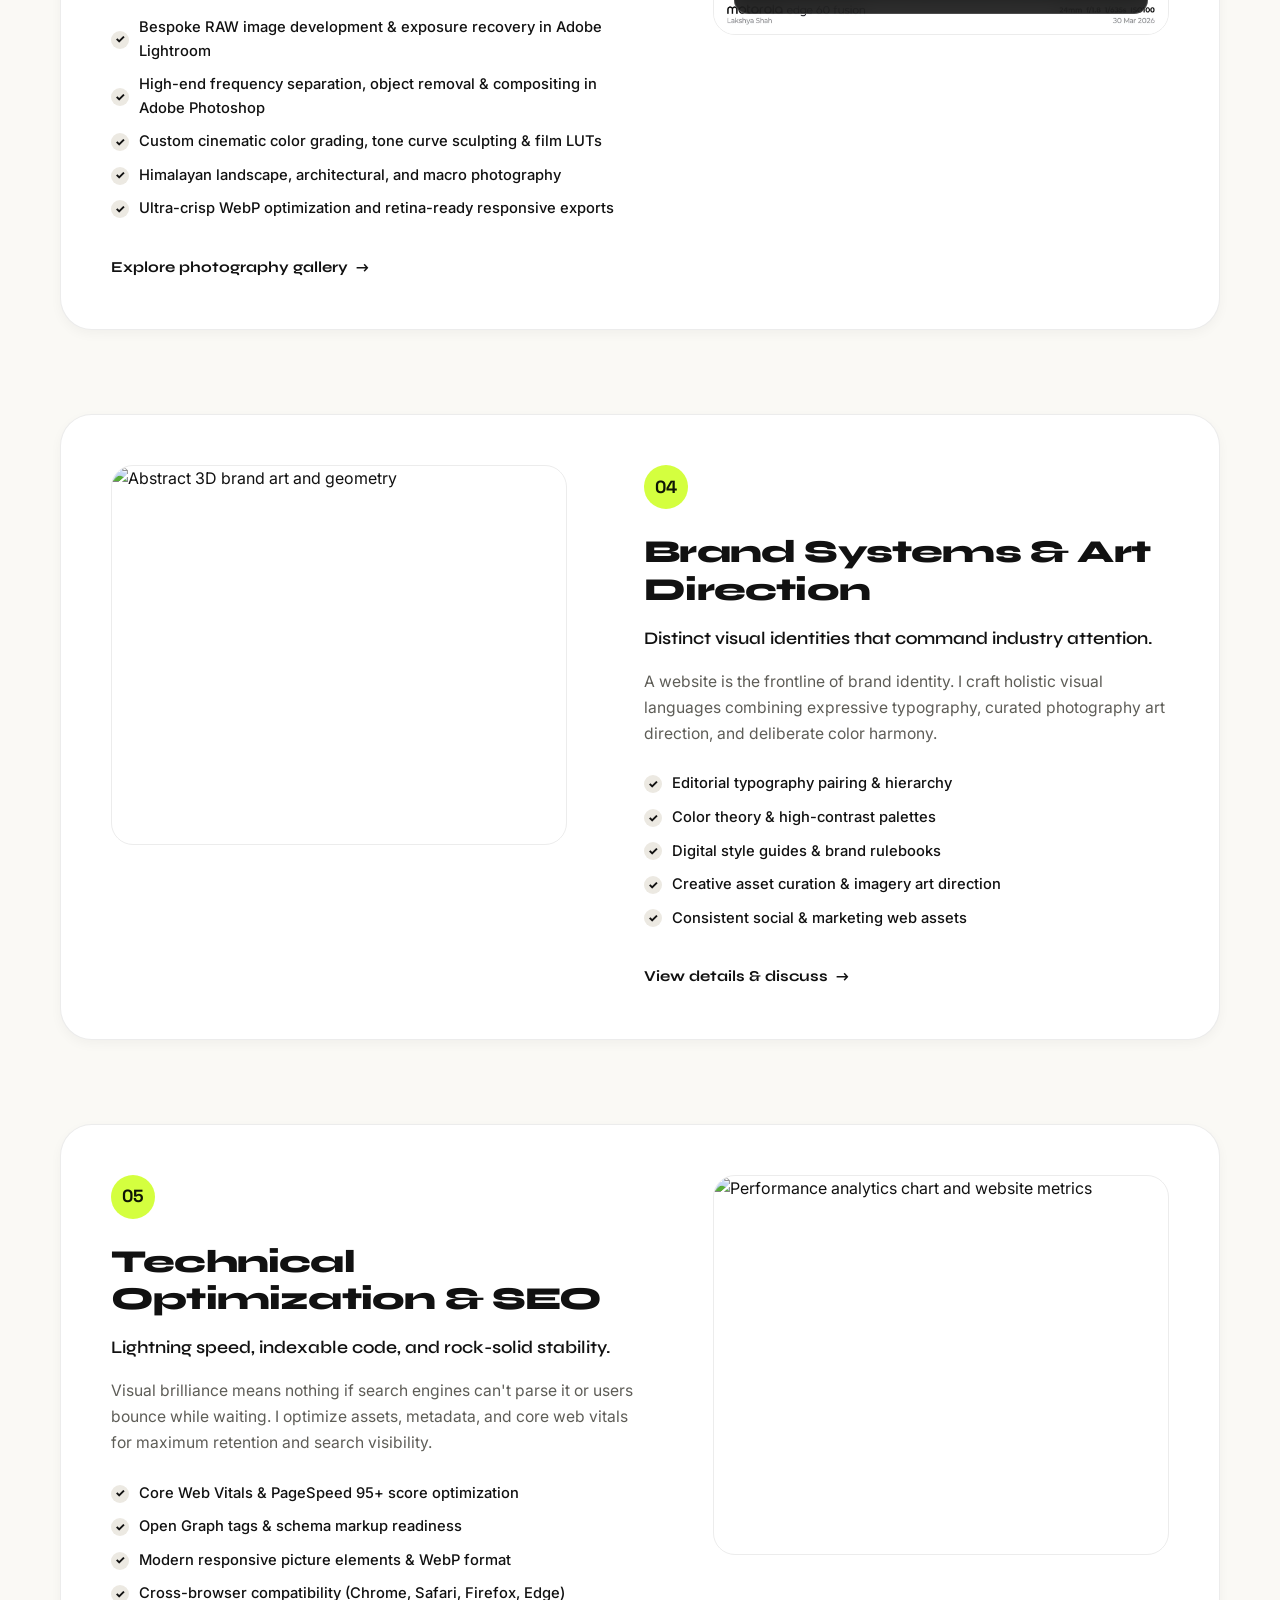
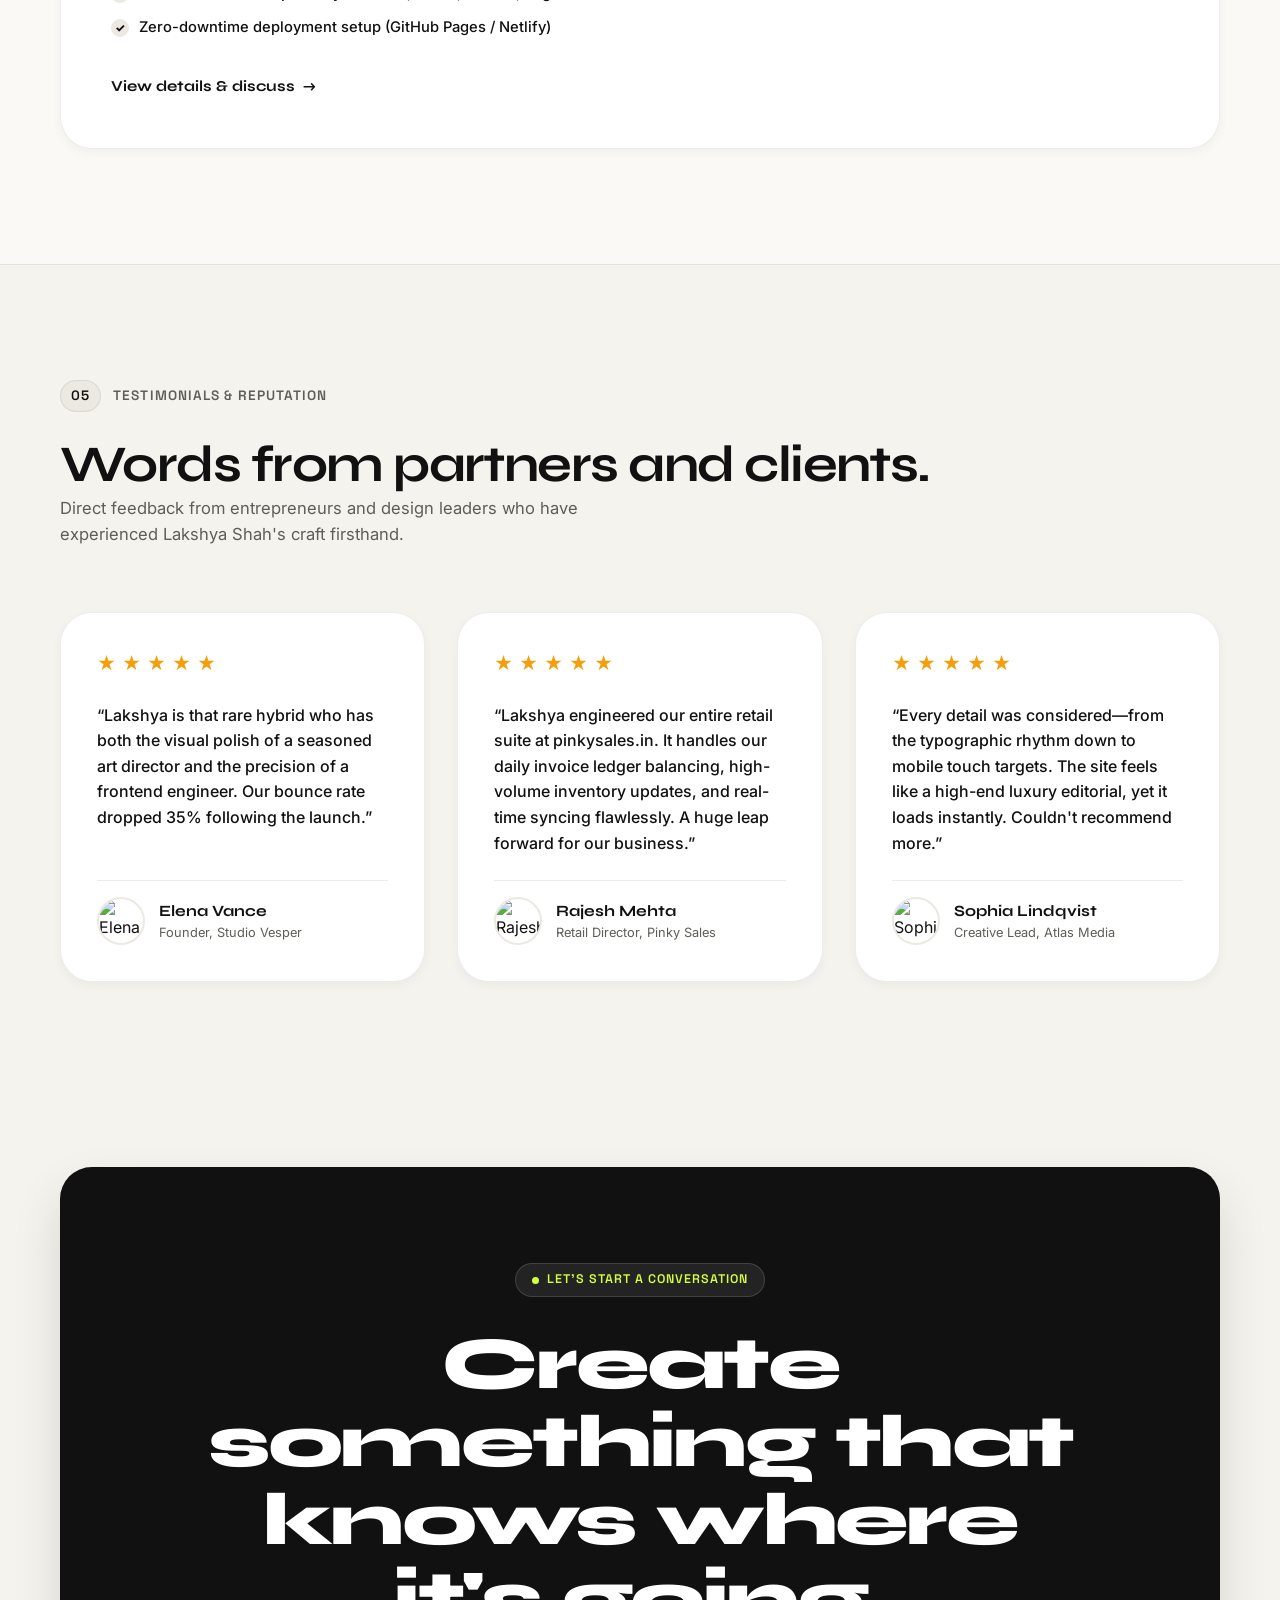
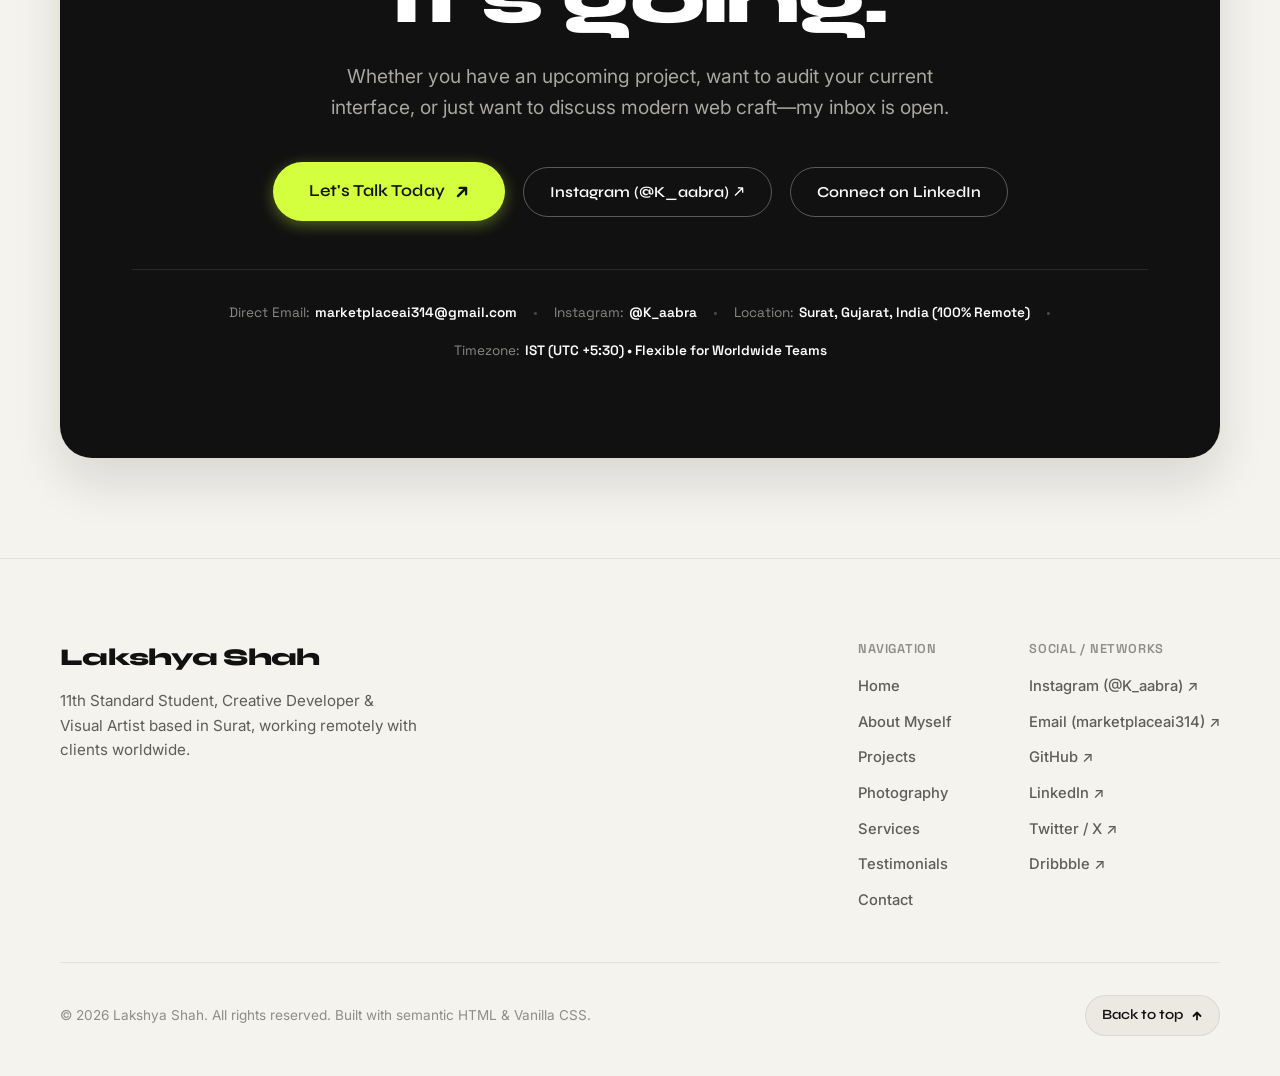
==== commit f772a60d: "feat: redesign skills and arsenal section with modern cards and layout adjustments" ====
--- a/index.html
+++ b/index.html
@@ -3,16 +3,16 @@
 <head>
   <meta charset="UTF-8">
   <meta name="viewport" content="width=device-width, initial-scale=1.0">
-  <title>Lakshya Shah — Creative Developer &amp; UI Designer</title>
-  <meta name="description" content="Portfolio of Lakshya Shah — Creative Developer and UI Designer crafting modern digital experiences with clarity, taste, and clean code.">
-  <meta name="keywords" content="Lakshya Shah, Portfolio, Creative Developer, UI Designer, Web Developer, Frontend Engineer">
+  <title>Lakshya Shah — Creative Developer, UI Designer &amp; Visual Photographer</title>
+  <meta name="description" content="Portfolio of Lakshya Shah — Creative Developer, UI Designer, and Visual Photographer crafting modern digital experiences and fine-art editorial photography with Adobe Photoshop &amp; Lightroom.">
+  <meta name="keywords" content="Lakshya Shah, Portfolio, Creative Developer, UI Designer, Photography, Photo Editor, Adobe Photoshop, Adobe Lightroom, Color Grading, Himachal Photography, Web Developer">
   <meta name="author" content="Lakshya Shah">
 
   <!-- Open Graph / Social Meta -->
   <meta property="og:type" content="website">
-  <meta property="og:title" content="Lakshya Shah — Creative Developer &amp; UI Designer">
-  <meta property="og:description" content="I design clarity. I build growth. Modern web experiences combining creative direction with clean code.">
-  <meta property="og:image" content="https://images.unsplash.com/photo-1618005182384-a83a8bd57fbe?auto=format&fit=crop&w=1200&q=80">
+  <meta property="og:title" content="Lakshya Shah — Creative Developer, UI Designer &amp; Visual Photographer">
+  <meta property="og:description" content="I design clarity. I build growth. Modern web experiences combining creative direction, clean code, and fine-art photography edited in Adobe Photoshop &amp; Lightroom.">
+  <meta property="og:image" content="WhatsApp Image 2026-10-09 at 9.57.24 AM.jpeg">
 
   <!-- Google Fonts -->
   <link rel="preconnect" href="https://fonts.googleapis.com">
@@ -41,8 +41,9 @@
 
       <ul class="nav-links" id="navLinks" role="list">
         <li><a href="#home" class="nav-link active">Home</a></li>
-        <li><a href="#about" class="nav-link">About</a></li>
+        <li><a href="#about-myself" class="nav-link">About Myself</a></li>
         <li><a href="#projects" class="nav-link">Projects</a></li>
+        <li><a href="#photography" class="nav-link">Photography</a></li>
         <li><a href="#services" class="nav-link">Services</a></li>
         <li><a href="#testimonials" class="nav-link">Praise</a></li>
         <li><a href="#contact" class="nav-link">Contact</a></li>
@@ -76,7 +77,7 @@
             <span class="badge-dot"></span>
             <span>AVAILABLE FOR SELECTIVE COMMISSIONS &bull; 2026</span>
           </div>
-          <div class="hero-role">Web Developer &amp; UI Designer</div>
+          <div class="hero-role">Web Developer, UI Designer &amp; Visual Artist</div>
         </div>
 
         <div class="hero-headline" role="heading" aria-level="2">
@@ -88,7 +89,7 @@
           <!-- Left: Subtext, Social Proof & CTAs -->
           <div class="hero-intro">
             <p class="hero-subtext">
-              Bridging the boundary between high-impact aesthetic vision and clean, performant engineering. Crafted for ambitious brands seeking distinction over templates.
+              Bridging the boundary between high-impact aesthetic vision, fine-art photography, and clean, performant engineering. Crafted for ambitious brands seeking distinction over templates.
             </p>
 
             <div class="hero-avatars-row">
@@ -110,7 +111,7 @@
                   <path d="M6 2.5V9.5M6 9.5L9.5 6M6 9.5L2.5 6" stroke="currentColor" stroke-width="1.8" stroke-linecap="round" stroke-linejoin="round"/>
                 </svg>
               </a>
-              <a href="#about" class="btn btn-pill btn-outline">About My Approach</a>
+              <a href="#about-myself" class="btn btn-pill btn-outline">About Myself</a>
             </div>
           </div>
 
@@ -137,7 +138,7 @@
             </div>
 
             <!-- Rotating Text Badge Button -->
-            <a href="#about" class="rotating-badge-wrapper" aria-label="Scroll to learn more about my philosophy">
+            <a href="#about-myself" class="rotating-badge-wrapper" aria-label="Scroll to learn more about myself">
               <div class="rotating-badge">
                 <svg viewBox="0 0 100 100" class="badge-svg">
                   <path id="circlePath" d="M 50, 50 m -37, 0 a 37,37 0 1,1 74,0 a 37,37 0 1,1 -74,0" fill="none" />
@@ -169,13 +170,19 @@
           <span class="star">✦</span>
           <span>UI/UX SYSTEMS</span>
           <span class="star">✦</span>
+          <span>EDITORIAL PHOTOGRAPHY</span>
+          <span class="star">✦</span>
+          <span>ADOBE PHOTOSHOP</span>
+          <span class="star">✦</span>
+          <span>ADOBE LIGHTROOM</span>
+          <span class="star">✦</span>
+          <span>COLOR GRADING &amp; RETOUCHING</span>
+          <span class="star">✦</span>
           <span>FULL-STACK CRAFT</span>
           <span class="star">✦</span>
           <span>EDITORIAL AESTHETICS</span>
           <span class="star">✦</span>
           <span>RESPONSIVE ARCHITECTURE</span>
-          <span class="star">✦</span>
-          <span>INTERACTION DESIGN</span>
           <span class="star">✦</span>
         </div>
         <div class="marquee-content" aria-hidden="true">
@@ -183,85 +190,457 @@
           <span class="star">✦</span>
           <span>UI/UX SYSTEMS</span>
           <span class="star">✦</span>
+          <span>EDITORIAL PHOTOGRAPHY</span>
+          <span class="star">✦</span>
+          <span>ADOBE PHOTOSHOP</span>
+          <span class="star">✦</span>
+          <span>ADOBE LIGHTROOM</span>
+          <span class="star">✦</span>
+          <span>COLOR GRADING &amp; RETOUCHING</span>
+          <span class="star">✦</span>
           <span>FULL-STACK CRAFT</span>
           <span class="star">✦</span>
           <span>EDITORIAL AESTHETICS</span>
           <span class="star">✦</span>
           <span>RESPONSIVE ARCHITECTURE</span>
-          <span class="star">✦</span>
-          <span>INTERACTION DESIGN</span>
           <span class="star">✦</span>
         </div>
       </div>
     </div>
 
-    <!-- 2. ABOUT STATEMENT SECTION -->
-    <section class="about-section" id="about">
+    <!-- 2. ABOUT MYSELF SECTION -->
+    <section class="about-section about-myself-section" id="about-myself">
+      <span id="about" class="anchor-alias" aria-hidden="true"></span>
       <div class="container">
         
         <div class="section-label">
           <span class="section-number">01</span>
-          <span class="section-tag">ABOUT ME &bull; BACKGROUND</span>
+          <span class="section-tag">ABOUT MYSELF &bull; STUDENT &amp; CREATIVE DEVELOPER</span>
         </div>
 
         <div class="about-header-flex">
-          <h2 class="section-title">About Me</h2>
+          <h2 class="section-title">About Myself</h2>
+        </div>
+
+        <!-- Identity Highlights Badges Strip -->
+        <div class="identity-badge-strip">
+          <div class="identity-badge identity-badge-highlight">
+            <span class="badge-icon">🎓</span>
+            <span>Class 11 Student &bull; High School</span>
+          </div>
+          <div class="identity-badge">
+            <span>📍</span>
+            <span>Living in Surat, Gujarat, India</span>
+          </div>
+          <div class="identity-badge">
+            <span class="remote-pulse"></span>
+            <span>Available to Work Remotely Worldwide</span>
+          </div>
+          <div class="identity-badge">
+            <span>⚡</span>
+            <span>Web Developer, UI Designer &amp; Visual Artist</span>
+          </div>
         </div>
 
         <div class="about-hero-quote">
-          <p class="about-quote-lead">&ldquo;Design is not decoration. It is direction.&rdquo;</p>
+          <p class="about-quote-lead">&ldquo;Curiosity drives code. Intent defines design. Discipline bridges academics and creative craft.&rdquo;</p>
         </div>
 
         <div class="about-content-grid">
           <div class="about-column-left">
-            <h3 class="about-subheading">I build digital experiences that move businesses forward.</h3>
+            <h3 class="about-subheading">A student developer &amp; visual artist building for the global web from Surat.</h3>
+            
             <p class="about-bio-lead">
-              <strong>Lakshya Shah</strong> is a Web Developer &amp; UI Designer obsessed with functional minimalism, typography, and tactile digital interactions.
+              Hello! I'm <strong>Lakshya Shah</strong> — an ambitious <strong>student currently studying in 11th standard</strong>, living in <strong>Surat, Gujarat, India</strong>.
             </p>
+
             <p class="about-bio-text">
-              Over the past few years, I have collaborated with ambitious founders, emerging brands, and digital teams to translate bold ideas into high-converting products. Every layout is calibrated for clarity; every line of code is structured for resilience.
+              While actively pursuing my high school education, I have cultivated a deep dedication to creative frontend engineering, modern interface design, and fine-art photography. I believe true craft isn't bounded by age; it is proven through disciplined execution, pixel-level taste, and reliable delivery.
             </p>
-            <a href="#services" class="text-link-arrow">
-              <span>My Approach &amp; Capabilities</span>
-              <span class="arrow" aria-hidden="true">&rarr;</span>
-            </a>
+
+            <p class="about-bio-text">
+              <strong>I can work remotely:</strong> Based in Surat, I am fully equipped to collaborate remotely with founders, creative studios, and teams across India and around the globe. Whether communicating asynchronously over GitHub, Slack, and Discord or jumping on quick video syncs, I ensure smooth remote workflows, strict milestone adherence, and clear, transparent updates.
+            </p>
+
+            <div class="hero-cta-group" style="margin-top: 12px;">
+              <a href="#contact" class="btn btn-pill btn-dark">
+                <span>Hire / Collaborate Remotely</span>
+                <svg width="12" height="12" viewBox="0 0 12 12" fill="none" aria-hidden="true">
+                  <path d="M2.5 9.5L9.5 2.5M9.5 2.5H4M9.5 2.5V8" stroke="currentColor" stroke-width="1.8" stroke-linecap="round" stroke-linejoin="round"/>
+                </svg>
+              </a>
+              <a href="#projects" class="text-link-arrow" style="margin-top: 0;">
+                <span>View Shipped Projects</span>
+                <span class="arrow" aria-hidden="true">&rarr;</span>
+              </a>
+            </div>
+
+            <!-- Personal Quick Snapshot Card -->
+            <div class="personal-fact-card">
+              <div class="personal-fact-header">
+                <span>Personal &amp; Work Snapshot</span>
+                <span class="badge-pill" style="font-size: 0.72rem; padding: 3px 8px; font-family: var(--font-mono); background: var(--bg-secondary); border-radius: var(--radius-pill); border: 1px solid var(--border-subtle);">Verified</span>
+              </div>
+              <div class="fact-row">
+                <span class="fact-label">Education / Grade:</span>
+                <span class="fact-value">11th Standard Student</span>
+              </div>
+              <div class="fact-row">
+                <span class="fact-label">Location / City:</span>
+                <span class="fact-value">Surat, Gujarat, India</span>
+              </div>
+              <div class="fact-row">
+                <span class="fact-label">Work Arrangement:</span>
+                <span class="fact-value"><span class="remote-pulse"></span> 100% Remote Available</span>
+              </div>
+              <div class="fact-row">
+                <span class="fact-label">Timezone:</span>
+                <span class="fact-value">IST (UTC +5:30) &bull; Worldwide Flexibility</span>
+              </div>
+              <div class="fact-row">
+                <span class="fact-label">Direct Email:</span>
+                <span class="fact-value"><a href="mailto:marketplaceai314@gmail.com" style="color: inherit; text-decoration: underline; text-decoration-color: var(--accent);">marketplaceai314@gmail.com</a></span>
+              </div>
+              <div class="fact-row">
+                <span class="fact-label">Instagram:</span>
+                <span class="fact-value"><a href="https://instagram.com/K_aabra" target="_blank" rel="noopener noreferrer" style="color: inherit; text-decoration: underline; text-decoration-color: var(--accent);">@K_aabra ↗</a></span>
+              </div>
+              <div class="fact-row">
+                <span class="fact-label">Creative Toolkit:</span>
+                <span class="fact-value">Figma &bull; Photoshop &bull; Lightroom</span>
+              </div>
+            </div>
+
+            <!-- Craft & Working Principles Card -->
+            <div class="principles-card">
+              <div class="principles-header">
+                <span>Craft &amp; Working Principles</span>
+                <span class="principles-header-tag">Standard of Work</span>
+              </div>
+              <div class="principles-list">
+                <div class="principle-item">
+                  <div class="principle-icon-box">⚡</div>
+                  <div class="principle-text-wrap">
+                    <span class="principle-title">Speed &amp; Framework-Free Code</span>
+                    <span class="principle-desc">Clean semantic HTML5 &amp; CSS delivering sub-second load times (&lt;0.8s) and accessible structure.</span>
+                  </div>
+                </div>
+                <div class="principle-item">
+                  <div class="principle-icon-box">📐</div>
+                  <div class="principle-text-wrap">
+                    <span class="principle-title">Visual Taste Guided by Photography</span>
+                    <span class="principle-desc">Disciplined color grading and balanced composition in Lightroom directly inspire harmonious UI systems.</span>
+                  </div>
+                </div>
+                <div class="principle-item">
+                  <div class="principle-icon-box">🤝</div>
+                  <div class="principle-text-wrap">
+                    <span class="principle-title">Transparent Remote Delivery</span>
+                    <span class="principle-desc">Clear communication, async documentation on GitHub &amp; Slack, and reliable milestones from Surat to anywhere.</span>
+                  </div>
+                </div>
+              </div>
+            </div>
+
+            <!-- Live Remote Availability Banner -->
+            <div class="availability-banner">
+              <div class="availability-left">
+                <span class="availability-pulse"></span>
+                <div class="availability-info">
+                  <span class="availability-status">Available for Remote Projects</span>
+                  <span class="availability-sub">Surat, Gujarat &bull; Open Worldwide</span>
+                </div>
+              </div>
+              <a href="#contact" class="availability-action-btn">Let's Talk &rarr;</a>
+            </div>
           </div>
 
           <div class="about-column-right">
+
             <!-- Key Stats Matrix -->
             <div class="stats-matrix">
               <div class="matrix-card">
                 <span class="matrix-number">100%</span>
-                <span class="matrix-label">Semantic, Framework-free Clean Code</span>
+                <span class="matrix-label">Remote Ready with Clean Semantic Code</span>
               </div>
               <div class="matrix-card">
                 <span class="matrix-number">&lt;0.8s</span>
                 <span class="matrix-label">Average Page Load Speed</span>
               </div>
               <div class="matrix-card">
-                <span class="matrix-number">99+</span>
-                <span class="matrix-label">Lighthouse Performance Standards</span>
+                <span class="matrix-number">11th</span>
+                <span class="matrix-label">Grade Academic Rigor &amp; Focus</span>
               </div>
               <div class="matrix-card">
                 <span class="matrix-number">Global</span>
-                <span class="matrix-label">Remote Collaboration Worldwide</span>
-              </div>
-            </div>
-
-            <!-- Skills Pills Deck -->
-            <div class="skills-block">
-              <h4 class="skills-heading">Core Competencies:</h4>
-              <div class="skills-tags">
-                <span class="skill-tag">HTML5 / Semantic Web</span>
-                <span class="skill-tag">Modern CSS &amp; Flex/Grid</span>
-                <span class="skill-tag">Responsive Systems</span>
-                <span class="skill-tag">UI/UX Architecture</span>
-                <span class="skill-tag">Typography Direction</span>
-                <span class="skill-tag">Design Systems</span>
-                <span class="skill-tag">Figma &amp; Prototyping</span>
-                <span class="skill-tag">Web Accessibility (a11y)</span>
-                <span class="skill-tag">Performance Tuning</span>
-                <span class="skill-tag">Git &amp; Static Deployments</span>
+                <span class="matrix-label">Remote Collaboration from Surat</span>
+              </div>
+            </div>
+
+            <!-- Redesigned Technical & Creative Arsenal Card -->
+            <div class="arsenal-card">
+              <div class="arsenal-header">
+                <div class="arsenal-title-wrap">
+                  <span class="arsenal-tagline">Core Toolset &bull; Hands-on Craft</span>
+                  <h4 class="arsenal-title">Technical &amp; Creative Arsenal</h4>
+                </div>
+                <div class="arsenal-status-badge">
+                  <span class="dot"></span>
+                  <span>13 Core Tools Active</span>
+                </div>
+              </div>
+
+              <div class="arsenal-categories">
+                <!-- Group 1: Frontend & Engineering -->
+                <div class="arsenal-category">
+                  <div class="category-label">
+                    <span class="cat-icon">💻</span>
+                    <span>Frontend &bull; Web Engineering</span>
+                  </div>
+                  <div class="arsenal-grid">
+                    <div class="arsenal-chip">
+                      <span class="chip-icon-badge chip-icon-html">&lt;/&gt;</span>
+                      <div class="chip-content">
+                        <span class="chip-name">HTML5</span>
+                        <span class="chip-sub">Semantic Web &bull; a11y</span>
+                      </div>
+                    </div>
+                    <div class="arsenal-chip">
+                      <span class="chip-icon-badge chip-icon-css">#</span>
+                      <div class="chip-content">
+                        <span class="chip-name">Modern CSS3</span>
+                        <span class="chip-sub">Grid, Flex &amp; Motion</span>
+                      </div>
+                    </div>
+                    <div class="arsenal-chip">
+                      <span class="chip-icon-badge chip-icon-js">JS</span>
+                      <div class="chip-content">
+                        <span class="chip-name">Vanilla JavaScript</span>
+                        <span class="chip-sub">Modern ES6+ Logic</span>
+                      </div>
+                    </div>
+                    <div class="arsenal-chip">
+                      <span class="chip-icon-badge chip-icon-git">⌥</span>
+                      <div class="chip-content">
+                        <span class="chip-name">Git &amp; GitHub</span>
+                        <span class="chip-sub">Version Control &amp; CI</span>
+                      </div>
+                    </div>
+                    <div class="arsenal-chip">
+                      <span class="chip-icon-badge chip-icon-perf">⚡</span>
+                      <div class="chip-content">
+                        <span class="chip-name">Performance</span>
+                        <span class="chip-sub">&lt;0.8s &bull; 99+ Lighthouse</span>
+                      </div>
+                    </div>
+                  </div>
+                </div>
+
+                <!-- Group 2: UI/UX & Design Systems -->
+                <div class="arsenal-category">
+                  <div class="category-label">
+                    <span class="cat-icon">🎨</span>
+                    <span>UI/UX &bull; Design Architecture</span>
+                  </div>
+                  <div class="arsenal-grid">
+                    <div class="arsenal-chip">
+                      <span class="chip-icon-badge chip-icon-figma">❖</span>
+                      <div class="chip-content">
+                        <span class="chip-name">Figma</span>
+                        <span class="chip-sub">UI &amp; Prototyping</span>
+                      </div>
+                    </div>
+                    <div class="arsenal-chip">
+                      <span class="chip-icon-badge chip-icon-tokens">◈</span>
+                      <div class="chip-content">
+                        <span class="chip-name">Design Systems</span>
+                        <span class="chip-sub">Tokens &amp; Components</span>
+                      </div>
+                    </div>
+                    <div class="arsenal-chip">
+                      <span class="chip-icon-badge chip-icon-type">Aa</span>
+                      <div class="chip-content">
+                        <span class="chip-name">Typography</span>
+                        <span class="chip-sub">Editorial Rhythm</span>
+                      </div>
+                    </div>
+                  </div>
+                </div>
+
+                <!-- Group 3: Visual Arts, Adobe Suite & Photography -->
+                <div class="arsenal-category">
+                  <div class="category-label">
+                    <span class="cat-icon">📸</span>
+                    <span>Visual Arts &bull; Adobe Creative Suite</span>
+                  </div>
+                  <div class="arsenal-grid">
+                    <div class="arsenal-chip">
+                      <span class="chip-icon-badge chip-icon-ps">Ps</span>
+                      <div class="chip-content">
+                        <span class="chip-name">Adobe Photoshop</span>
+                        <span class="chip-sub">High-End Retouching</span>
+                      </div>
+                    </div>
+                    <div class="arsenal-chip">
+                      <span class="chip-icon-badge chip-icon-lr">Lr</span>
+                      <div class="chip-content">
+                        <span class="chip-name">Adobe Lightroom</span>
+                        <span class="chip-sub">RAW Post-Processing</span>
+                      </div>
+                    </div>
+                    <div class="arsenal-chip">
+                      <span class="chip-icon-badge chip-icon-color">◐</span>
+                      <div class="chip-content">
+                        <span class="chip-name">Color Grading</span>
+                        <span class="chip-sub">LUTs &amp; Split Toning</span>
+                      </div>
+                    </div>
+                    <div class="arsenal-chip">
+                      <span class="chip-icon-badge chip-icon-photo">◎</span>
+                      <div class="chip-content">
+                        <span class="chip-name">Photography</span>
+                        <span class="chip-sub">Himalayan &amp; Macro</span>
+                      </div>
+                    </div>
+                  </div>
+                </div>
+              </div>
+
+              <!-- Bottom Quality Guarantee -->
+              <div class="arsenal-footer-bar">
+                <span>Disciplined Engineering Standard</span>
+                <div class="arsenal-footer-badges">
+                  <span class="arsenal-micro-pill">100% Framework-Free</span>
+                  <span class="arsenal-micro-pill">Zero Bloat</span>
+                  <span class="arsenal-micro-pill">Production Ready</span>
+                </div>
+              </div>
+            </div>
+
+          </div>
+        </div>
+
+        <!-- WHAT I CAN DO SUB-SECTION -->
+        <div class="what-i-can-do-block">
+          <div class="what-i-can-do-header">
+            <span class="subheading-accent">CORE SKILLS &bull; CAPABILITIES</span>
+            <h3 class="title-large">What I Can Do</h3>
+            <p class="section-subtext" style="margin-top: 8px;">A clear breakdown of the high-value technical and creative services I provide to clients, teams, and collaborators worldwide.</p>
+          </div>
+
+          <div class="can-do-grid">
+            
+            <!-- Card 1: Web Development -->
+            <div class="can-do-card">
+              <div class="can-do-icon-wrap">💻</div>
+              <h4 class="can-do-title">Modern Web Development</h4>
+              <p class="can-do-desc">I code semantic, lightweight, and accessible websites from scratch without unnecessary bloat, delivering ultra-fast page speeds.</p>
+              <ul class="can-do-points">
+                <li>Clean HTML5 structure &amp; accessible navigation</li>
+                <li>Responsive layouts powered by modern CSS Grid and Flexbox</li>
+                <li>Dynamic interactive behaviors with Vanilla JavaScript</li>
+                <li>Zero-dependency architectures loading in under 0.8 seconds</li>
+              </ul>
+              <div class="can-do-tags">
+                <span class="can-do-tag">HTML5</span>
+                <span class="can-do-tag">CSS3</span>
+                <span class="can-do-tag">JavaScript</span>
+                <span class="can-do-tag">Git / GitHub</span>
+              </div>
+            </div>
+
+            <!-- Card 2: UI/UX Design -->
+            <div class="can-do-card">
+              <div class="can-do-icon-wrap">🎨</div>
+              <h4 class="can-do-title">UI/UX &amp; Design Systems</h4>
+              <p class="can-do-desc">I design digital interfaces with editorial elegance, calibrated color schemes, crisp typography rhythm, and reusable token libraries.</p>
+              <ul class="can-do-points">
+                <li>Wireframing, user flows &amp; interactive prototypes in Figma</li>
+                <li>Consistent design systems and component libraries</li>
+                <li>Fluid typography scales and tailored dark/light palettes</li>
+                <li>Micro-animations that make digital interactions feel tactile</li>
+              </ul>
+              <div class="can-do-tags">
+                <span class="can-do-tag">Figma</span>
+                <span class="can-do-tag">Design Tokens</span>
+                <span class="can-do-tag">Typography</span>
+                <span class="can-do-tag">Wireframing</span>
+              </div>
+            </div>
+
+            <!-- Card 3: Photo Editing & Retouching -->
+            <div class="can-do-card">
+              <div class="can-do-icon-wrap">🪄</div>
+              <h4 class="can-do-title">Photo Editing &amp; Retouching</h4>
+              <p class="can-do-desc">Advanced digital photo editing using Adobe Photoshop and Lightroom Classic to transform raw exposures into cinematic, publication-ready images.</p>
+              <ul class="can-do-points">
+                <li>RAW dynamic range recovery &amp; tone curve sculpting in Lightroom</li>
+                <li>Detailed frequency separation and high-end skin/texture retouching in Photoshop</li>
+                <li>Cinematic color grading, split-toning, and atmospheric contrast</li>
+                <li>Precise object removal, clean composition, and fine grain balancing</li>
+              </ul>
+              <div class="can-do-tags">
+                <span class="can-do-tag">Adobe Photoshop</span>
+                <span class="can-do-tag">Adobe Lightroom</span>
+                <span class="can-do-tag">Color Grading</span>
+                <span class="can-do-tag">Retouching</span>
+              </div>
+            </div>
+
+            <!-- Card 4: Photography -->
+            <div class="can-do-card">
+              <div class="can-do-icon-wrap">📸</div>
+              <h4 class="can-do-title">Location &amp; Landscape Photography</h4>
+              <p class="can-do-desc">Capturing intentional visual frames with an art director's eye for natural lighting, geometry, and evocative storytelling.</p>
+              <ul class="can-do-points">
+                <li>Himalayan alpine panoramas and landscape vistas</li>
+                <li>Architectural perspective studies and structural geometry</li>
+                <li>Intimate botanical macro details and bokeh composition</li>
+                <li>Curated image libraries ready for commercial and editorial web use</li>
+              </ul>
+              <div class="can-do-tags">
+                <span class="can-do-tag">Landscape</span>
+                <span class="can-do-tag">Architecture</span>
+                <span class="can-do-tag">Macro</span>
+                <span class="can-do-tag">Art Direction</span>
+              </div>
+            </div>
+
+            <!-- Card 5: 100% Remote Collaboration -->
+            <div class="can-do-card">
+              <div class="can-do-icon-wrap">🌐</div>
+              <h4 class="can-do-title">100% Remote Collaboration</h4>
+              <p class="can-do-desc">Operating from Surat with complete remote reliability, disciplined asynchronous updates, and clear milestone management.</p>
+              <ul class="can-do-points">
+                <li>Responsive communication across Slack, Discord, Email &amp; WhatsApp</li>
+                <li>Clear progress tracking with Git branches and live staging previews</li>
+                <li>Disciplined time management balancing 11th grade studies with delivery</li>
+                <li>Flexible collaboration for clients and startups worldwide</li>
+              </ul>
+              <div class="can-do-tags">
+                <span class="can-do-tag">Remote Work</span>
+                <span class="can-do-tag">Surat, India</span>
+                <span class="can-do-tag">Async First</span>
+                <span class="can-do-tag">Global Delivery</span>
+              </div>
+            </div>
+
+            <!-- Card 6: Performance & Web Deployment -->
+            <div class="can-do-card">
+              <div class="can-do-icon-wrap">⚡</div>
+              <h4 class="can-do-title">Performance &amp; Web Deployment</h4>
+              <p class="can-do-desc">Ensuring web applications load instantaneously, pass Google Core Web Vitals, and remain rock-solid across every browser.</p>
+              <ul class="can-do-points">
+                <li>95+ to 100 Google Lighthouse performance score tuning</li>
+                <li>Next-gen image optimization (WebP formats &amp; responsive srcsets)</li>
+                <li>SEO meta tags, Open Graph previews &amp; structured accessibility (WCAG AA)</li>
+                <li>Seamless static deployments on GitHub Pages, Netlify &amp; Vercel</li>
+              </ul>
+              <div class="can-do-tags">
+                <span class="can-do-tag">Core Web Vitals</span>
+                <span class="can-do-tag">SEO</span>
+                <span class="can-do-tag">Netlify / GitHub</span>
+                <span class="can-do-tag">A11y</span>
               </div>
             </div>
 
@@ -399,18 +778,325 @@
       </div>
     </section>
 
+    <!-- 3. PHOTOGRAPHY & PHOTO EDITING SHOWCASE (ADOBE PHOTOSHOP & LIGHTROOM) -->
+    <section class="photography-section" id="photography">
+      <div class="container">
+
+        <div class="photography-header">
+          <div class="section-label">
+            <span class="section-number">03</span>
+            <span class="section-tag">PHOTOGRAPHY &bull; EDITORIAL POST-PROCESSING</span>
+          </div>
+
+          <div class="photography-header-flex">
+            <div>
+              <h2 class="section-title">Visual Stories &amp; Photo Editing</h2>
+              <p class="section-subtext">Himalayan landscapes, architectural geometry, and atmospheric moments captured on location and graded with Adobe Lightroom Classic &amp; Adobe Photoshop by Lakshya Shah. Follow <a href="https://instagram.com/K_aabra" target="_blank" rel="noopener noreferrer" style="color: var(--text-main); font-weight: 600; text-decoration: underline; text-decoration-color: var(--accent);">@K_aabra on Instagram ↗</a> for new visual work.</p>
+            </div>
+
+            <!-- Interactive Category Filter -->
+            <div class="photo-filters" role="tablist" aria-label="Photo Categories">
+              <button class="photo-filter-btn active" data-filter="all" role="tab" aria-selected="true">All Frames (7)</button>
+              <button class="photo-filter-btn" data-filter="landscape" role="tab" aria-selected="false">Himalayan Landscapes</button>
+              <button class="photo-filter-btn" data-filter="twilight" role="tab" aria-selected="false">Twilight &amp; Camp</button>
+              <button class="photo-filter-btn" data-filter="macro" role="tab" aria-selected="false">Flora &amp; Life</button>
+            </div>
+          </div>
+        </div>
+
+        <!-- Curated 12-Column Editorial Grid -->
+        <div class="photo-gallery-grid" id="photoGallery">
+
+          <!-- Photo 1: Solang Chalet (Span 7) -->
+          <article class="photo-card span-7" data-category="landscape" 
+                   data-title="Solang Chalet &amp; Apple Orchards" 
+                   data-cat="Architectural Study &bull; Himachal"
+                   data-gear="Motorola Edge 60 Fusion" 
+                   data-exif="24mm &bull; f/1.8 &bull; 1/747s &bull; ISO 101" 
+                   data-tools="Adobe Lightroom Classic &amp; Photoshop"
+                   data-src="WhatsApp Image 2026-10-09 at 9.57.23 AM.jpeg"
+                   data-desc="Mountain cedarwood retreat in Himachal Pradesh framed by budding apple trees. In Lightroom, exposure was balanced to preserve deep azure sky gradients while lifting architectural cedarwood shadows. Fine-tuned tone curves, localized warmth on timber facade, and clean chromatic aberration removal."
+                   data-notes="RAW dynamic range recovery, localized warmth on timber siding, sky luminance reduction in Lightroom, micro-contrast edge sharpening in Photoshop.">
+            <div class="photo-img-wrap">
+              <img src="WhatsApp Image 2026-10-09 at 9.57.23 AM.jpeg" alt="Solang mountain chalet and apple orchard lawn in Himachal Pradesh" class="photo-img" loading="lazy">
+              <div class="photo-badge-suite">
+                <span class="photo-badge-tool">Lightroom &amp; Photoshop</span>
+                <span class="photo-badge-exif">24mm &bull; f/1.8 &bull; ISO 101</span>
+              </div>
+              <div class="photo-hover-overlay">
+                <span class="photo-expand-btn">
+                  <span>View High-Res &amp; Edits</span>
+                  <svg width="14" height="14" viewBox="0 0 16 16" fill="none" aria-hidden="true">
+                    <path d="M2 9V14H7M14 7V2H9M14 2L9 7M2 14L7 9" stroke="currentColor" stroke-width="2" stroke-linecap="round" stroke-linejoin="round"/>
+                  </svg>
+                </span>
+              </div>
+            </div>
+            <div class="photo-card-info">
+              <div class="photo-info-top">
+                <span class="photo-category-tag">Architectural Study &bull; Himachal</span>
+                <span class="photo-gear-tag">Motorola Edge 60 Fusion</span>
+              </div>
+              <h3 class="photo-card-title">Solang Chalet &amp; Apple Orchards</h3>
+              <p class="photo-card-desc">Cedarwood retreat nestled against mountain slopes. Graded for crisp architectural textures, balanced sky luminance, and organic orchard tones.</p>
+              <div class="photo-tools-used">
+                <span>Post-Processing:</span>
+                <strong>Adobe Lightroom Classic + Photoshop</strong>
+              </div>
+            </div>
+          </article>
+
+          <!-- Photo 2: Alpine Crest Panorama (Span 5) -->
+          <article class="photo-card span-5" data-category="landscape" 
+                   data-title="Alpine Crest Panorama" 
+                   data-cat="Himalayan Ridge &bull; Ultra-Wide"
+                   data-gear="Motorola Edge 60 Fusion" 
+                   data-exif="12mm &bull; f/2.2 &bull; 1/432s &bull; ISO 100" 
+                   data-tools="Adobe Lightroom Classic"
+                   data-src="WhatsApp Image 2026-10-09 at 9.57.23 AM (1).jpeg"
+                   data-desc="Expansive 12mm ultra-wide perspective capturing snow-mantled Himalayan peaks and deep valley haze. Processed with Scandinavian cool split-toning, haze reduction, and linear gradient masking over pine slopes to create atmospheric depth."
+                   data-notes="Cool cerulean shadow grading, crisp neutral-white snow highlights, dehaze (+12), and custom s-curve contrast.">
+            <div class="photo-img-wrap">
+              <img src="WhatsApp Image 2026-10-09 at 9.57.23 AM (1).jpeg" alt="Expansive 12mm ultra-wide panoramic view of Himalayan snow peaks" class="photo-img" loading="lazy">
+              <div class="photo-badge-suite">
+                <span class="photo-badge-tool">Lightroom Classic</span>
+                <span class="photo-badge-exif">12mm Ultra-Wide &bull; ISO 100</span>
+              </div>
+              <div class="photo-hover-overlay">
+                <span class="photo-expand-btn">
+                  <span>View High-Res &amp; Edits</span>
+                  <svg width="14" height="14" viewBox="0 0 16 16" fill="none" aria-hidden="true">
+                    <path d="M2 9V14H7M14 7V2H9M14 2L9 7M2 14L7 9" stroke="currentColor" stroke-width="2" stroke-linecap="round" stroke-linejoin="round"/>
+                  </svg>
+                </span>
+              </div>
+            </div>
+            <div class="photo-card-info">
+              <div class="photo-info-top">
+                <span class="photo-category-tag">Himalayan Ridge &bull; Ultra-Wide</span>
+                <span class="photo-gear-tag">Motorola Edge 60 Fusion</span>
+              </div>
+              <h3 class="photo-card-title">Alpine Crest Panorama</h3>
+              <p class="photo-card-desc">12mm ultra-wide capture of snow-covered Himalayan ranges, pine forest ravines, and layered mountain haze.</p>
+              <div class="photo-tools-used">
+                <span>Post-Processing:</span>
+                <strong>Adobe Lightroom Classic (Color Graded)</strong>
+              </div>
+            </div>
+          </article>
+
+          <!-- Photo 3: Valley of the Golden Hour (Span 6) -->
+          <article class="photo-card span-6" data-category="landscape" 
+                   data-title="Valley of the Golden Hour" 
+                   data-cat="Atmospheric Light &bull; Mountain Vista"
+                   data-gear="Motorola Edge 60 Fusion" 
+                   data-exif="24mm &bull; f/1.8 &bull; 1/635s &bull; ISO 100" 
+                   data-tools="Adobe Photoshop &amp; Lightroom"
+                   data-src="WhatsApp Image 2026-10-09 at 9.57.24 AM.jpeg"
+                   data-desc="Low-angled golden hour illumination breaking across alpine slopes above mountain settlements. Graded with warm amber highlights, lifted midtones, and subtle dodging in Photoshop along the sun-struck ridge line."
+                   data-notes="Split-toning in Lightroom Classic with golden highlights (+24) and forest green shadows. Dodging in Photoshop along illuminated ridge faces.">
+            <div class="photo-img-wrap">
+              <img src="WhatsApp Image 2026-10-09 at 9.57.24 AM.jpeg" alt="Golden hour sunlight breaking across Himalayan mountain ridges" class="photo-img" loading="lazy">
+              <div class="photo-badge-suite">
+                <span class="photo-badge-tool">Lightroom &amp; Photoshop</span>
+                <span class="photo-badge-exif">24mm &bull; f/1.8 &bull; ISO 100</span>
+              </div>
+              <div class="photo-hover-overlay">
+                <span class="photo-expand-btn">
+                  <span>View High-Res &amp; Edits</span>
+                  <svg width="14" height="14" viewBox="0 0 16 16" fill="none" aria-hidden="true">
+                    <path d="M2 9V14H7M14 7V2H9M14 2L9 7M2 14L7 9" stroke="currentColor" stroke-width="2" stroke-linecap="round" stroke-linejoin="round"/>
+                  </svg>
+                </span>
+              </div>
+            </div>
+            <div class="photo-card-info">
+              <div class="photo-info-top">
+                <span class="photo-category-tag">Atmospheric Light &bull; Mountain Vista</span>
+                <span class="photo-gear-tag">Motorola Edge 60 Fusion</span>
+              </div>
+              <h3 class="photo-card-title">Valley of the Golden Hour</h3>
+              <p class="photo-card-desc">Low-angle sunlight warming high mountain slopes. Graded with amber tone curves and forest green shadows.</p>
+              <div class="photo-tools-used">
+                <span>Post-Processing:</span>
+                <strong>Adobe Lightroom Classic + Photoshop</strong>
+              </div>
+            </div>
+          </article>
+
+          <!-- Photo 4: High Altitude Camp (Span 6) -->
+          <article class="photo-card span-6" data-category="twilight" 
+                   data-title="High Altitude Expedition Camp" 
+                   data-cat="Alpine Basecamp &bull; Sunset Twilight"
+                   data-gear="Motorola Edge 60 Fusion" 
+                   data-exif="Expedition Basecamp &bull; Alpine Sunset" 
+                   data-tools="Adobe Lightroom Classic"
+                   data-src="projects/WhatsApp Image 2026-10-09 at 9.55.17 AM.jpeg"
+                   data-desc="High-altitude tent encampment beneath brooding storm clouds and a vibrant pink sunset rim over snow ranges. Edited in Lightroom with calibrated saturation masks on orange/lime canvas, lifting foreground gravel details without clipping moody storm shadows."
+                   data-notes="HSL saturation tuning on tent canvas colors, tone curve S-curve for moody storm ambiance, lifted shadow exposure on alpine foreground.">
+            <div class="photo-img-wrap">
+              <img src="projects/WhatsApp Image 2026-10-09 at 9.55.17 AM.jpeg" alt="High altitude mountain camp with orange and green tents under sunset clouds" class="photo-img" loading="lazy">
+              <div class="photo-badge-suite">
+                <span class="photo-badge-tool">Lightroom Classic</span>
+                <span class="photo-badge-exif">Sunset Twilight &bull; Basecamp</span>
+              </div>
+              <div class="photo-hover-overlay">
+                <span class="photo-expand-btn">
+                  <span>View High-Res &amp; Edits</span>
+                  <svg width="14" height="14" viewBox="0 0 16 16" fill="none" aria-hidden="true">
+                    <path d="M2 9V14H7M14 7V2H9M14 2L9 7M2 14L7 9" stroke="currentColor" stroke-width="2" stroke-linecap="round" stroke-linejoin="round"/>
+                  </svg>
+                </span>
+              </div>
+            </div>
+            <div class="photo-card-info">
+              <div class="photo-info-top">
+                <span class="photo-category-tag">Alpine Basecamp &bull; Sunset Twilight</span>
+                <span class="photo-gear-tag">Motorola Edge 60 Fusion</span>
+              </div>
+              <h3 class="photo-card-title">High Altitude Expedition Camp</h3>
+              <p class="photo-card-desc">Red and green expedition tents set against a stormy alpine sunset with glowing pink clouds crowning the snow range.</p>
+              <div class="photo-tools-used">
+                <span>Post-Processing:</span>
+                <strong>Adobe Lightroom Classic (Atmospheric Grade)</strong>
+              </div>
+            </div>
+          </article>
+
+          <!-- Photo 5: Crimson Twilight Moon (Span 4) -->
+          <article class="photo-card span-4" data-category="twilight" 
+                   data-title="Crimson Twilight Moon" 
+                   data-cat="Astral Minimal &bull; Moon Phase"
+                   data-gear="Motorola Edge 60 Fusion" 
+                   data-exif="Twilight Sky &bull; Moon Phase" 
+                   data-tools="Adobe Photoshop"
+                   data-src="projects/WhatsApp Image 2026-10-09 at 9.54.07 AM.jpeg"
+                   data-desc="Minimalist twilight composition of a glowing reddish-orange moon framed by silhouetted treetop canopies against deep indigo skies. Post-processed in Photoshop with targeted color grading for celestial clarity and subtle filmic grain overlay."
+                   data-notes="Color balancing for deep celestial indigo, lunar clarity sharpening, noise reduction, and fine film grain texture overlay.">
+            <div class="photo-img-wrap">
+              <img src="projects/WhatsApp Image 2026-10-09 at 9.54.07 AM.jpeg" alt="Crimson moon glowing in deep indigo twilight sky through tree branches" class="photo-img" loading="lazy">
+              <div class="photo-badge-suite">
+                <span class="photo-badge-tool">Adobe Photoshop</span>
+                <span class="photo-badge-exif">Indigo Twilight</span>
+              </div>
+              <div class="photo-hover-overlay">
+                <span class="photo-expand-btn">
+                  <span>View High-Res &amp; Edits</span>
+                  <svg width="14" height="14" viewBox="0 0 16 16" fill="none" aria-hidden="true">
+                    <path d="M2 9V14H7M14 7V2H9M14 2L9 7M2 14L7 9" stroke="currentColor" stroke-width="2" stroke-linecap="round" stroke-linejoin="round"/>
+                  </svg>
+                </span>
+              </div>
+            </div>
+            <div class="photo-card-info">
+              <div class="photo-info-top">
+                <span class="photo-category-tag">Astral Minimal &bull; Moon Phase</span>
+                <span class="photo-gear-tag">Motorola Edge 60 Fusion</span>
+              </div>
+              <h3 class="photo-card-title">Crimson Twilight Moon</h3>
+              <p class="photo-card-desc">Warm orange moon glowing softly through dark silhouetted branches into deep twilight indigo.</p>
+              <div class="photo-tools-used">
+                <span>Post-Processing:</span>
+                <strong>Adobe Photoshop (Tonal Retouching)</strong>
+              </div>
+            </div>
+          </article>
+
+          <!-- Photo 6: Calendula Macro Bloom (Span 4) -->
+          <article class="photo-card span-4" data-category="macro" 
+                   data-title="Calendula Macro Bloom" 
+                   data-cat="Botanical Study &bull; Natural Geometry"
+                   data-gear="Motorola Edge 60 Fusion" 
+                   data-exif="Macro Focus &bull; Vivid Bloom" 
+                   data-tools="Adobe Lightroom Classic"
+                   data-src="projects/WhatsApp Image 2026-10-09 at 9.55.55 AM.jpeg"
+                   data-desc="Intimate botanical portrait of an orange calendula bloom with radiating petals and lush background bokeh. Developed in Lightroom with radial masks to enhance center seed texture and soften background chlorophyll tones."
+                   data-notes="Radial mask centering on seed texture, micro-contrast enhancement (+18), green saturation calibration, and soft bokeh falloff.">
+            <div class="photo-img-wrap">
+              <img src="projects/WhatsApp Image 2026-10-09 at 9.55.55 AM.jpeg" alt="Vibrant macro shot of orange calendula marigold flower" class="photo-img" loading="lazy">
+              <div class="photo-badge-suite">
+                <span class="photo-badge-tool">Lightroom Classic</span>
+                <span class="photo-badge-exif">Macro Botanical</span>
+              </div>
+              <div class="photo-hover-overlay">
+                <span class="photo-expand-btn">
+                  <span>View High-Res &amp; Edits</span>
+                  <svg width="14" height="14" viewBox="0 0 16 16" fill="none" aria-hidden="true">
+                    <path d="M2 9V14H7M14 7V2H9M14 2L9 7M2 14L7 9" stroke="currentColor" stroke-width="2" stroke-linecap="round" stroke-linejoin="round"/>
+                  </svg>
+                </span>
+              </div>
+            </div>
+            <div class="photo-card-info">
+              <div class="photo-info-top">
+                <span class="photo-category-tag">Botanical Study &bull; Natural Geometry</span>
+                <span class="photo-gear-tag">Motorola Edge 60 Fusion</span>
+              </div>
+              <h3 class="photo-card-title">Calendula Macro Bloom</h3>
+              <p class="photo-card-desc">Vivid macro study showcasing petal geometry, center texture, and smooth natural bokeh falloff.</p>
+              <div class="photo-tools-used">
+                <span>Post-Processing:</span>
+                <strong>Adobe Lightroom Classic (Texture &amp; Masking)</strong>
+              </div>
+            </div>
+          </article>
+
+          <!-- Photo 7: The Mountain Sentinel (Span 4) -->
+          <article class="photo-card span-4" data-category="macro" 
+                   data-title="The Mountain Sentinel" 
+                   data-cat="Himalayan Life &bull; Stone Terrace"
+                   data-gear="Motorola Edge 60 Fusion" 
+                   data-exif="35mm &bull; f/1.8 &bull; 1/474s &bull; ISO 100" 
+                   data-tools="Adobe Photoshop &amp; Lightroom"
+                   data-src="projects/WhatsApp Image 2026-10-09 at 9.56.29 AM.jpeg"
+                   data-desc="A calm mountain shepherd dog resting on a sunlit stone terrace with distant snow ridges in soft focus. Retouched in Photoshop for fur texture separation, natural yellow railing warmth, and calibrated depth-of-field transition."
+                   data-notes="Frequency separation for coat texture, tone balancing on stone terrace, selective color warmth on timber railing.">
+            <div class="photo-img-wrap">
+              <img src="projects/WhatsApp Image 2026-10-09 at 9.56.29 AM.jpeg" alt="Himalayan dog resting on a stone porch overlooking mountains" class="photo-img" loading="lazy">
+              <div class="photo-badge-suite">
+                <span class="photo-badge-tool">Photoshop &amp; Lightroom</span>
+                <span class="photo-badge-exif">35mm &bull; f/1.8 &bull; ISO 100</span>
+              </div>
+              <div class="photo-hover-overlay">
+                <span class="photo-expand-btn">
+                  <span>View High-Res &amp; Edits</span>
+                  <svg width="14" height="14" viewBox="0 0 16 16" fill="none" aria-hidden="true">
+                    <path d="M2 9V14H7M14 7V2H9M14 2L9 7M2 14L7 9" stroke="currentColor" stroke-width="2" stroke-linecap="round" stroke-linejoin="round"/>
+                  </svg>
+                </span>
+              </div>
+            </div>
+            <div class="photo-card-info">
+              <div class="photo-info-top">
+                <span class="photo-category-tag">Himalayan Life &bull; Stone Terrace</span>
+                <span class="photo-gear-tag">Motorola Edge 60 Fusion</span>
+              </div>
+              <h3 class="photo-card-title">The Mountain Sentinel</h3>
+              <p class="photo-card-desc">Watchful mountain dog resting on a hillside porch above the valley. Graded for natural textures and soft atmospheric depth.</p>
+              <div class="photo-tools-used">
+                <span>Post-Processing:</span>
+                <strong>Adobe Photoshop + Lightroom Classic</strong>
+              </div>
+            </div>
+          </article>
+
+        </div>
+
+      </div>
+    </section>
+
     <!-- 4. WHAT I BRING TO THE TABLE (SERVICES / SKILLS) -->
     <section class="services-section" id="services">
       <div class="container">
 
         <div class="section-label">
-          <span class="section-number">03</span>
+          <span class="section-number">04</span>
           <span class="section-tag">WHAT I BRING TO THE TABLE</span>
         </div>
 
         <div class="services-header">
           <h2 class="section-title">Capabilities tuned for modern creative demands.</h2>
-          <p class="section-subtext">A disciplined intersection of design thinking, user ergonomics, and uncompromising web craftsmanship.</p>
+          <p class="section-subtext">A disciplined intersection of design thinking, fine-art photography, and uncompromising web craftsmanship.</p>
         </div>
 
         <div class="services-list">
@@ -471,10 +1157,41 @@
             </div>
           </article>
 
-          <!-- Row 03 (Content Left, Image Right) -->
+          <!-- Row 03 (Content Left, Image Right) — PHOTOGRAPHY & PHOTO EDITING -->
           <article class="service-row">
             <div class="service-content">
               <div class="service-index">03</div>
+              <h3 class="service-title">Photography &amp; Photo Editing</h3>
+              <p class="service-tagline">Visual storytelling, RAW post-processing, and color grading in Adobe Lightroom &amp; Photoshop.</p>
+              <p class="service-desc">
+                Distinct digital identities require memorable photography that carries emotional depth. Beyond coding, I capture location and architectural imagery, sculpt tonal contrast, and execute high-end editorial retouching and color grading tailored for web and publication.
+              </p>
+              <ul class="service-bullets" role="list">
+                <li>Bespoke RAW image development &amp; exposure recovery in Adobe Lightroom</li>
+                <li>High-end frequency separation, object removal &amp; compositing in Adobe Photoshop</li>
+                <li>Custom cinematic color grading, tone curve sculpting &amp; film LUTs</li>
+                <li>Himalayan landscape, architectural, and macro photography</li>
+                <li>Ultra-crisp WebP optimization and retina-ready responsive exports</li>
+              </ul>
+              <a href="#photography" class="service-link">
+                <span>Explore photography gallery</span>
+                <span class="arrow">&rarr;</span>
+              </a>
+            </div>
+            <div class="service-visual">
+              <div class="service-img-wrapper photo-service-preview">
+                <img src="WhatsApp Image 2026-10-09 at 9.57.24 AM.jpeg" alt="Golden Hour mountain landscape captured and edited by Lakshya Shah" class="service-img" loading="lazy">
+                <div class="photo-service-badge">
+                  <span>Processed in Adobe Lightroom &amp; Photoshop</span>
+                </div>
+              </div>
+            </div>
+          </article>
+
+          <!-- Row 04 (Image Left, Content Right) -->
+          <article class="service-row service-row-reversed">
+            <div class="service-content">
+              <div class="service-index">04</div>
               <h3 class="service-title">Brand Systems &amp; Art Direction</h3>
               <p class="service-tagline">Distinct visual identities that command industry attention.</p>
               <p class="service-desc">
@@ -499,10 +1216,10 @@
             </div>
           </article>
 
-          <!-- Row 04 (Image Left, Content Right) -->
-          <article class="service-row service-row-reversed">
+          <!-- Row 05 (Content Left, Image Right) -->
+          <article class="service-row">
             <div class="service-content">
-              <div class="service-index">04</div>
+              <div class="service-index">05</div>
               <h3 class="service-title">Technical Optimization &amp; SEO</h3>
               <p class="service-tagline">Lightning speed, indexable code, and rock-solid stability.</p>
               <p class="service-desc">
@@ -537,7 +1254,7 @@
       <div class="container">
 
         <div class="section-label">
-          <span class="section-number">04</span>
+          <span class="section-number">05</span>
           <span class="section-tag">TESTIMONIALS &amp; REPUTATION</span>
         </div>
 
@@ -622,12 +1339,15 @@
           </p>
 
           <div class="cta-actions">
-            <a href="mailto:lakshya.shah@example.com" class="btn btn-pill btn-primary btn-cta">
+            <a href="mailto:marketplaceai314@gmail.com" class="btn btn-pill btn-primary btn-cta">
               <span>Let's Talk Today</span>
               <svg width="14" height="14" viewBox="0 0 12 12" fill="none" aria-hidden="true">
                 <path d="M2.5 9.5L9.5 2.5M9.5 2.5H4M9.5 2.5V8" stroke="currentColor" stroke-width="2" stroke-linecap="round" stroke-linejoin="round"/>
               </svg>
             </a>
+            <a href="https://instagram.com/K_aabra" target="_blank" rel="noopener noreferrer" class="btn btn-pill btn-outline-white">
+              <span>Instagram (@K_aabra) ↗</span>
+            </a>
             <a href="https://linkedin.com" target="_blank" rel="noopener noreferrer" class="btn btn-pill btn-outline-white">
               <span>Connect on LinkedIn</span>
             </a>
@@ -637,17 +1357,22 @@
           <div class="cta-direct-info">
             <div class="info-item">
               <span class="info-label">Direct Email:</span>
-              <a href="mailto:lakshya.shah@example.com" class="info-value">lakshya.shah@example.com</a>
+              <a href="mailto:marketplaceai314@gmail.com" class="info-value">marketplaceai314@gmail.com</a>
+            </div>
+            <div class="info-divider" aria-hidden="true">•</div>
+            <div class="info-item">
+              <span class="info-label">Instagram:</span>
+              <a href="https://instagram.com/K_aabra" target="_blank" rel="noopener noreferrer" class="info-value">@K_aabra</a>
             </div>
             <div class="info-divider" aria-hidden="true">•</div>
             <div class="info-item">
               <span class="info-label">Location:</span>
-              <span class="info-value">Worldwide (Remote)</span>
+              <span class="info-value">Surat, Gujarat, India (100% Remote)</span>
             </div>
             <div class="info-divider" aria-hidden="true">•</div>
             <div class="info-item">
               <span class="info-label">Timezone:</span>
-              <span class="info-value">Flexible / Available Worldwide</span>
+              <span class="info-value">IST (UTC +5:30) &bull; Flexible for Worldwide Teams</span>
             </div>
           </div>
         </div>
@@ -664,7 +1389,7 @@
         <div class="footer-brand-col">
           <a href="#home" class="footer-brand">Lakshya Shah</a>
           <p class="footer-tagline">
-            Creative Developer &amp; UI Designer crafting intentional digital products that inspire confidence.
+            11th Standard Student, Creative Developer &amp; Visual Artist based in Surat, working remotely with clients worldwide.
           </p>
         </div>
 
@@ -673,8 +1398,9 @@
             <span class="footer-col-title">Navigation</span>
             <ul class="footer-nav" role="list">
               <li><a href="#home">Home</a></li>
-              <li><a href="#about">About</a></li>
+              <li><a href="#about-myself">About Myself</a></li>
               <li><a href="#projects">Projects</a></li>
+              <li><a href="#photography">Photography</a></li>
               <li><a href="#services">Services</a></li>
               <li><a href="#testimonials">Testimonials</a></li>
               <li><a href="#contact">Contact</a></li>
@@ -684,9 +1410,10 @@
           <div class="footer-col">
             <span class="footer-col-title">Social / Networks</span>
             <ul class="footer-nav" role="list">
+              <li><a href="https://instagram.com/K_aabra" target="_blank" rel="noopener noreferrer">Instagram (@K_aabra) ↗</a></li>
+              <li><a href="mailto:marketplaceai314@gmail.com">Email (marketplaceai314) ↗</a></li>
               <li><a href="https://github.com/Lakshya-Shah" target="_blank" rel="noopener noreferrer">GitHub ↗</a></li>
               <li><a href="https://linkedin.com" target="_blank" rel="noopener noreferrer">LinkedIn ↗</a></li>
-              <li><a href="https://instagram.com" target="_blank" rel="noopener noreferrer">Instagram ↗</a></li>
               <li><a href="https://twitter.com" target="_blank" rel="noopener noreferrer">Twitter / X ↗</a></li>
               <li><a href="https://dribbble.com" target="_blank" rel="noopener noreferrer">Dribbble ↗</a></li>
             </ul>
@@ -711,7 +1438,64 @@
     </div>
   </footer>
 
-  <!-- Minimal JavaScript: Mobile Menu, Header Scroll State, and Dynamic Year -->
+  <!-- PHOTOGRAPHY LIGHTBOX MODAL -->
+  <div class="photo-lightbox" id="photoLightbox" role="dialog" aria-modal="true" aria-hidden="true" aria-label="Photo Detail Lightbox">
+    <div class="lightbox-dialog" role="document">
+      <button class="lightbox-close-btn" id="lightboxClose" aria-label="Close Lightbox">
+        <svg width="20" height="20" viewBox="0 0 16 16" fill="none" aria-hidden="true">
+          <path d="M3 3L13 13M13 3L3 13" stroke="currentColor" stroke-width="2" stroke-linecap="round"/>
+        </svg>
+      </button>
+
+      <!-- Media Visual -->
+      <div class="lightbox-media">
+        <button class="lightbox-nav-btn lightbox-prev-btn" id="lightboxPrev" aria-label="Previous photograph">
+          <svg width="20" height="20" viewBox="0 0 16 16" fill="none" aria-hidden="true">
+            <path d="M10 3L5 8L10 13" stroke="currentColor" stroke-width="2.2" stroke-linecap="round" stroke-linejoin="round"/>
+          </svg>
+        </button>
+
+        <img src="" alt="" class="lightbox-img" id="lightboxImage">
+
+        <button class="lightbox-nav-btn lightbox-next-btn" id="lightboxNext" aria-label="Next photograph">
+          <svg width="20" height="20" viewBox="0 0 16 16" fill="none" aria-hidden="true">
+            <path d="M6 3L11 8L6 13" stroke="currentColor" stroke-width="2.2" stroke-linecap="round" stroke-linejoin="round"/>
+          </svg>
+        </button>
+      </div>
+
+      <!-- Information & Editing Specs -->
+      <div class="lightbox-info">
+        <div class="lightbox-header">
+          <span class="lightbox-category" id="lightboxCategory">Himalayan Ridge &bull; Ultra-Wide</span>
+          <h3 class="lightbox-title" id="lightboxTitle">Alpine Crest Panorama</h3>
+          <p class="lightbox-desc" id="lightboxDesc">Expansive ultra-wide perspective capturing snow-mantled Himalayan peaks.</p>
+        </div>
+
+        <div class="lightbox-specs-group">
+          <div class="lightbox-spec-item">
+            <span class="lightbox-spec-label">Camera &bull; Device</span>
+            <span class="lightbox-spec-value" id="lightboxGear">Motorola Edge 60 Fusion</span>
+          </div>
+          <div class="lightbox-spec-item">
+            <span class="lightbox-spec-label">Exposure &bull; EXIF</span>
+            <span class="lightbox-spec-value" id="lightboxExif">12mm &bull; f/2.2 &bull; ISO 100</span>
+          </div>
+          <div class="lightbox-spec-item">
+            <span class="lightbox-spec-label">Editing Suite</span>
+            <span class="lightbox-spec-value" id="lightboxTools" style="color: var(--accent);">Adobe Lightroom Classic</span>
+          </div>
+        </div>
+
+        <div class="lightbox-editing-notes">
+          <div class="lightbox-editing-title">Editing &amp; Color Grading Breakdown</div>
+          <p class="lightbox-editing-desc" id="lightboxNotes">Cool cerulean shadow grading, crisp neutral-white snow highlights, dehaze, and custom tone curves.</p>
+        </div>
+      </div>
+    </div>
+  </div>
+
+  <!-- JavaScript: Mobile Menu, Header Scroll State, Filters, Lightbox, Dynamic Year -->
   <script>
     // Update copyright year dynamically
     document.getElementById('currentYear').textContent = new Date().getFullYear();
@@ -772,6 +1556,124 @@
         }
       });
     }, { passive: true });
+
+    // --- PHOTOGRAPHY FILTERING & LIGHTBOX SYSTEM ---
+    const filterButtons = document.querySelectorAll('.photo-filter-btn');
+    const photoCards = Array.from(document.querySelectorAll('.photo-card'));
+    const photoLightbox = document.getElementById('photoLightbox');
+    const lightboxImage = document.getElementById('lightboxImage');
+    const lightboxTitle = document.getElementById('lightboxTitle');
+    const lightboxCategory = document.getElementById('lightboxCategory');
+    const lightboxDesc = document.getElementById('lightboxDesc');
+    const lightboxGear = document.getElementById('lightboxGear');
+    const lightboxExif = document.getElementById('lightboxExif');
+    const lightboxTools = document.getElementById('lightboxTools');
+    const lightboxNotes = document.getElementById('lightboxNotes');
+    const lightboxClose = document.getElementById('lightboxClose');
+    const lightboxPrev = document.getElementById('lightboxPrev');
+    const lightboxNext = document.getElementById('lightboxNext');
+
+    let currentPhotoIndex = 0;
+    let visibleCards = [...photoCards];
+
+    // Filter tabs
+    if (filterButtons.length > 0) {
+      filterButtons.forEach(btn => {
+        btn.addEventListener('click', () => {
+          filterButtons.forEach(b => {
+            b.classList.remove('active');
+            b.setAttribute('aria-selected', 'false');
+          });
+          btn.classList.add('active');
+          btn.setAttribute('aria-selected', 'true');
+
+          const filter = btn.getAttribute('data-filter');
+          photoCards.forEach(card => {
+            const category = card.getAttribute('data-category');
+            if (filter === 'all' || category === filter) {
+              card.classList.remove('is-hidden');
+            } else {
+              card.classList.add('is-hidden');
+            }
+          });
+          visibleCards = photoCards.filter(card => !card.classList.contains('is-hidden'));
+        });
+      });
+    }
+
+    // Populate and open lightbox
+    function openLightbox(index) {
+      if (visibleCards.length === 0) return;
+      if (index < 0) index = visibleCards.length - 1;
+      if (index >= visibleCards.length) index = 0;
+      currentPhotoIndex = index;
+
+      const card = visibleCards[currentPhotoIndex];
+      if (!card) return;
+
+      lightboxImage.src = card.getAttribute('data-src');
+      lightboxImage.alt = card.getAttribute('data-title');
+      lightboxTitle.innerHTML = card.getAttribute('data-title');
+      lightboxCategory.innerHTML = card.getAttribute('data-cat');
+      lightboxDesc.innerHTML = card.getAttribute('data-desc');
+      lightboxGear.innerHTML = card.getAttribute('data-gear');
+      lightboxExif.innerHTML = card.getAttribute('data-exif');
+      lightboxTools.innerHTML = card.getAttribute('data-tools');
+      lightboxNotes.innerHTML = card.getAttribute('data-notes');
+
+      photoLightbox.classList.add('is-open');
+      photoLightbox.setAttribute('aria-hidden', 'false');
+      document.body.classList.add('no-scroll');
+    }
+
+    function closeLightbox() {
+      if (photoLightbox) {
+        photoLightbox.classList.remove('is-open');
+        photoLightbox.setAttribute('aria-hidden', 'true');
+        document.body.classList.remove('no-scroll');
+      }
+    }
+
+    // Attach click events on photo cards
+    photoCards.forEach(card => {
+      card.addEventListener('click', () => {
+        const index = visibleCards.indexOf(card);
+        if (index !== -1) {
+          openLightbox(index);
+        }
+      });
+    });
+
+    if (lightboxClose) lightboxClose.addEventListener('click', closeLightbox);
+    if (lightboxPrev) {
+      lightboxPrev.addEventListener('click', (e) => {
+        e.stopPropagation();
+        openLightbox(currentPhotoIndex - 1);
+      });
+    }
+    if (lightboxNext) {
+      lightboxNext.addEventListener('click', (e) => {
+        e.stopPropagation();
+        openLightbox(currentPhotoIndex + 1);
+      });
+    }
+
+    // Close when clicking backdrop
+    if (photoLightbox) {
+      photoLightbox.addEventListener('click', (e) => {
+        if (e.target === photoLightbox) {
+          closeLightbox();
+        }
+      });
+    }
+
+    // Keyboard support: Escape, Left Arrow, Right Arrow
+    window.addEventListener('keydown', (e) => {
+      if (!photoLightbox || !photoLightbox.classList.contains('is-open')) return;
+      if (e.key === 'Escape') closeLightbox();
+      if (e.key === 'ArrowLeft') openLightbox(currentPhotoIndex - 1);
+      if (e.key === 'ArrowRight') openLightbox(currentPhotoIndex + 1);
+    });
   </script>
 
 </body>
--- a/style.css
+++ b/style.css
@@ -887,14 +887,225 @@
   line-height: 1.4;
 }
 
-.skills-block {
+/* --------------------------------------------------------------------------
+   TECHNICAL & CREATIVE ARSENAL (MODERN REDESIGN)
+   -------------------------------------------------------------------------- */
+.skills-block,
+.arsenal-card {
   background-color: var(--bg-card);
-  padding: 28px;
-  border-radius: var(--radius-md);
+  border-radius: var(--radius-lg);
   border: 1px solid var(--border-subtle);
+  padding: clamp(24px, 3.5vw, 32px);
   box-shadow: var(--shadow-sm);
-}
-
+  display: flex;
+  flex-direction: column;
+  gap: 22px;
+  position: relative;
+  overflow: hidden;
+  transition: box-shadow var(--transition-normal), border-color var(--transition-normal);
+}
+
+.arsenal-card:hover {
+  box-shadow: var(--shadow-md);
+  border-color: rgba(17, 17, 17, 0.18);
+}
+
+.arsenal-header {
+  display: flex;
+  justify-content: space-between;
+  align-items: flex-start;
+  flex-wrap: wrap;
+  gap: 12px;
+  padding-bottom: 16px;
+  border-bottom: 1px solid var(--border-subtle);
+}
+
+.arsenal-title-wrap {
+  display: flex;
+  flex-direction: column;
+  gap: 4px;
+}
+
+.arsenal-tagline {
+  font-family: var(--font-mono);
+  font-size: 0.74rem;
+  font-weight: 700;
+  text-transform: uppercase;
+  letter-spacing: 0.08em;
+  color: var(--text-light);
+}
+
+.arsenal-title {
+  font-family: var(--font-heading);
+  font-size: clamp(1.22rem, 1.8vw, 1.48rem);
+  font-weight: 800;
+  letter-spacing: -0.025em;
+  color: var(--text-main);
+  line-height: 1.2;
+}
+
+.arsenal-status-badge {
+  display: inline-flex;
+  align-items: center;
+  gap: 6px;
+  background-color: var(--bg-secondary);
+  padding: 5px 12px;
+  border-radius: var(--radius-pill);
+  font-family: var(--font-mono);
+  font-size: 0.72rem;
+  font-weight: 600;
+  color: var(--text-main);
+  border: 1px solid var(--border-subtle);
+}
+
+.arsenal-status-badge .dot {
+  width: 7px;
+  height: 7px;
+  border-radius: 50%;
+  background-color: #10b981;
+  box-shadow: 0 0 0 3px rgba(16, 185, 129, 0.2);
+  animation: pulseStatus 2s infinite;
+}
+
+.arsenal-categories {
+  display: flex;
+  flex-direction: column;
+  gap: 20px;
+}
+
+.arsenal-category {
+  display: flex;
+  flex-direction: column;
+  gap: 10px;
+}
+
+.category-label {
+  display: flex;
+  align-items: center;
+  gap: 8px;
+  font-family: var(--font-mono);
+  font-size: 0.78rem;
+  font-weight: 700;
+  text-transform: uppercase;
+  letter-spacing: 0.06em;
+  color: var(--text-muted);
+}
+
+.category-label .cat-icon {
+  font-size: 0.95rem;
+}
+
+.arsenal-grid {
+  display: grid;
+  grid-template-columns: repeat(auto-fill, minmax(170px, 1fr));
+  gap: 10px;
+}
+
+.arsenal-chip {
+  display: flex;
+  align-items: center;
+  gap: 10px;
+  background-color: var(--bg-secondary);
+  padding: 9px 12px;
+  border-radius: var(--radius-sm);
+  border: 1px solid var(--border-subtle);
+  transition: all var(--transition-fast);
+  cursor: default;
+}
+
+.arsenal-chip:hover {
+  background-color: var(--bg-card);
+  border-color: var(--text-main);
+  transform: translateY(-2px);
+  box-shadow: var(--shadow-sm);
+}
+
+.chip-icon-badge {
+  width: 28px;
+  height: 28px;
+  border-radius: 8px;
+  display: flex;
+  align-items: center;
+  justify-content: center;
+  font-family: var(--font-mono);
+  font-size: 0.75rem;
+  font-weight: 800;
+  flex-shrink: 0;
+}
+
+.chip-icon-html { background-color: #ffe8df; color: #e44d26; }
+.chip-icon-css { background-color: #e0f2fe; color: #0284c7; }
+.chip-icon-js { background-color: #fef9c3; color: #ca8a04; }
+.chip-icon-git { background-color: #ffedd5; color: #ea580c; }
+.chip-icon-perf { background-color: #dcfce7; color: #16a34a; }
+
+.chip-icon-figma { background-color: #f3e8ff; color: #9333ea; }
+.chip-icon-tokens { background-color: #ede9fe; color: #6366f1; }
+.chip-icon-type { background-color: #f1f5f9; color: #475569; }
+
+.chip-icon-ps { background-color: #001e36; color: #31a8ff; font-weight: 900; }
+.chip-icon-lr { background-color: #001d26; color: #31a8ff; font-weight: 900; }
+.chip-icon-color { background-color: #fae8ff; color: #c026d3; }
+.chip-icon-photo { background-color: #ecfdf5; color: #059669; }
+
+.chip-content {
+  display: flex;
+  flex-direction: column;
+  line-height: 1.25;
+  overflow: hidden;
+}
+
+.chip-name {
+  font-family: var(--font-heading);
+  font-size: 0.86rem;
+  font-weight: 700;
+  color: var(--text-main);
+  white-space: nowrap;
+  overflow: hidden;
+  text-overflow: ellipsis;
+}
+
+.chip-sub {
+  font-family: var(--font-mono);
+  font-size: 0.68rem;
+  color: var(--text-light);
+  white-space: nowrap;
+}
+
+.arsenal-chip:hover .chip-sub {
+  color: var(--text-muted);
+}
+
+.arsenal-footer-bar {
+  display: flex;
+  align-items: center;
+  justify-content: space-between;
+  flex-wrap: wrap;
+  gap: 10px;
+  padding-top: 16px;
+  border-top: 1px solid var(--border-subtle);
+  font-family: var(--font-mono);
+  font-size: 0.74rem;
+  color: var(--text-muted);
+}
+
+.arsenal-footer-badges {
+  display: flex;
+  flex-wrap: wrap;
+  gap: 6px;
+}
+
+.arsenal-micro-pill {
+  background-color: var(--bg-secondary);
+  padding: 3px 8px;
+  border-radius: var(--radius-pill);
+  font-size: 0.68rem;
+  font-weight: 600;
+  color: var(--text-main);
+  border: 1px solid var(--border-subtle);
+}
+
+/* Fallback legacy support */
 .skills-heading {
   font-family: var(--font-heading);
   font-size: 1rem;
@@ -927,6 +1138,387 @@
   color: var(--accent-dark);
   border-color: var(--accent);
   transform: translateY(-1px);
+}
+
+/* Identity Badge Strip */
+.identity-badge-strip {
+  display: flex;
+  flex-wrap: wrap;
+  gap: 10px;
+  margin-bottom: 24px;
+}
+
+.identity-badge {
+  display: inline-flex;
+  align-items: center;
+  gap: 8px;
+  background-color: var(--bg-card);
+  padding: 8px 16px;
+  border-radius: var(--radius-pill);
+  border: 1px solid var(--border-subtle);
+  font-family: var(--font-mono);
+  font-size: 0.82rem;
+  font-weight: 600;
+  color: var(--text-main);
+  box-shadow: var(--shadow-sm);
+  transition: transform var(--transition-fast), border-color var(--transition-fast);
+}
+
+.identity-badge:hover {
+  transform: translateY(-2px);
+  border-color: var(--accent);
+}
+
+.identity-badge-highlight {
+  background-color: var(--text-main);
+  color: var(--text-white);
+  border-color: var(--text-main);
+}
+
+.identity-badge-highlight .badge-icon {
+  color: var(--accent);
+}
+
+/* Personal Snapshot Card */
+.personal-fact-card {
+  background-color: var(--bg-card);
+  padding: 24px;
+  border-radius: var(--radius-md);
+  border: 1px solid var(--border-subtle);
+  box-shadow: var(--shadow-sm);
+  display: flex;
+  flex-direction: column;
+  gap: 14px;
+}
+
+.personal-fact-header {
+  font-family: var(--font-heading);
+  font-size: 1.02rem;
+  font-weight: 700;
+  color: var(--text-main);
+  display: flex;
+  align-items: center;
+  gap: 10px;
+  padding-bottom: 12px;
+  border-bottom: 1px solid var(--border-subtle);
+}
+
+.fact-row {
+  display: flex;
+  justify-content: space-between;
+  align-items: flex-start;
+  font-size: 0.88rem;
+  gap: 14px;
+}
+
+.fact-label {
+  font-family: var(--font-mono);
+  color: var(--text-muted);
+  font-weight: 500;
+  white-space: nowrap;
+}
+
+.fact-value {
+  font-weight: 600;
+  color: var(--text-main);
+  text-align: right;
+}
+
+.remote-pulse {
+  display: inline-block;
+  width: 8px;
+  height: 8px;
+  border-radius: 50%;
+  background-color: #10b981;
+  box-shadow: 0 0 0 3px rgba(16, 185, 129, 0.2);
+  margin-right: 4px;
+}
+
+/* Craft & Working Principles Card */
+.principles-card {
+  background-color: var(--bg-card);
+  padding: 24px;
+  border-radius: var(--radius-md);
+  border: 1px solid var(--border-subtle);
+  box-shadow: var(--shadow-sm);
+  display: flex;
+  flex-direction: column;
+  gap: 16px;
+  transition: transform var(--transition-normal), box-shadow var(--transition-normal);
+}
+
+.principles-card:hover {
+  transform: translateY(-2px);
+  box-shadow: var(--shadow-md);
+}
+
+.principles-header {
+  font-family: var(--font-heading);
+  font-size: 1.05rem;
+  font-weight: 700;
+  color: var(--text-main);
+  display: flex;
+  align-items: center;
+  justify-content: space-between;
+  padding-bottom: 12px;
+  border-bottom: 1px solid var(--border-subtle);
+}
+
+.principles-header-tag {
+  font-family: var(--font-mono);
+  font-size: 0.72rem;
+  font-weight: 700;
+  text-transform: uppercase;
+  color: var(--text-light);
+  letter-spacing: 0.06em;
+}
+
+.principles-list {
+  display: flex;
+  flex-direction: column;
+  gap: 12px;
+}
+
+.principle-item {
+  display: flex;
+  align-items: flex-start;
+  gap: 14px;
+  padding: 12px;
+  border-radius: var(--radius-xs);
+  background-color: var(--bg-secondary);
+  transition: background-color var(--transition-fast), transform var(--transition-fast);
+}
+
+.principle-item:hover {
+  background-color: rgba(212, 255, 63, 0.2);
+  transform: translateX(4px);
+}
+
+.principle-icon-box {
+  width: 34px;
+  height: 34px;
+  border-radius: 8px;
+  background-color: var(--bg-card);
+  border: 1px solid var(--border-subtle);
+  display: flex;
+  align-items: center;
+  justify-content: center;
+  font-size: 1rem;
+  flex-shrink: 0;
+}
+
+.principle-text-wrap {
+  display: flex;
+  flex-direction: column;
+  gap: 3px;
+}
+
+.principle-title {
+  font-family: var(--font-heading);
+  font-size: 0.88rem;
+  font-weight: 700;
+  color: var(--text-main);
+}
+
+.principle-desc {
+  font-size: 0.82rem;
+  color: var(--text-muted);
+  line-height: 1.45;
+}
+
+/* Remote Availability Banner */
+.availability-banner {
+  background-color: var(--bg-card);
+  border: 1px solid var(--border-subtle);
+  border-radius: var(--radius-md);
+  padding: 18px 22px;
+  display: flex;
+  align-items: center;
+  justify-content: space-between;
+  gap: 16px;
+  box-shadow: var(--shadow-sm);
+  transition: border-color var(--transition-fast);
+}
+
+.availability-banner:hover {
+  border-color: var(--text-main);
+}
+
+.availability-left {
+  display: flex;
+  align-items: center;
+  gap: 12px;
+}
+
+.availability-pulse {
+  width: 10px;
+  height: 10px;
+  border-radius: 50%;
+  background-color: #10b981;
+  box-shadow: 0 0 0 4px rgba(16, 185, 129, 0.2);
+  flex-shrink: 0;
+}
+
+.availability-info {
+  display: flex;
+  flex-direction: column;
+  gap: 2px;
+}
+
+.availability-status {
+  font-family: var(--font-heading);
+  font-size: 0.9rem;
+  font-weight: 700;
+  color: var(--text-main);
+}
+
+.availability-sub {
+  font-family: var(--font-mono);
+  font-size: 0.74rem;
+  color: var(--text-muted);
+}
+
+.availability-action-btn {
+  font-family: var(--font-mono);
+  font-size: 0.78rem;
+  font-weight: 700;
+  color: var(--accent-dark);
+  background-color: var(--accent);
+  padding: 8px 14px;
+  border-radius: var(--radius-pill);
+  white-space: nowrap;
+  transition: transform var(--transition-fast), background-color var(--transition-fast);
+}
+
+.availability-action-btn:hover {
+  transform: translateY(-1px);
+  background-color: var(--accent-hover);
+}
+
+/* What I Can Do Sub-section */
+.what-i-can-do-block {
+  margin-top: clamp(48px, 7vw, 76px);
+  padding-top: clamp(40px, 6vw, 64px);
+  border-top: 1px solid var(--border-subtle);
+}
+
+.what-i-can-do-header {
+  margin-bottom: clamp(28px, 4vw, 44px);
+}
+
+.what-i-can-do-header .subheading-accent {
+  font-family: var(--font-mono);
+  font-size: 0.82rem;
+  font-weight: 700;
+  letter-spacing: 0.08em;
+  text-transform: uppercase;
+  color: var(--text-muted);
+  margin-bottom: 8px;
+  display: block;
+}
+
+.what-i-can-do-header .title-large {
+  font-family: var(--font-heading);
+  font-size: clamp(1.8rem, 2.8vw, 2.4rem);
+  font-weight: 800;
+  letter-spacing: -0.025em;
+  color: var(--text-main);
+  line-height: 1.2;
+}
+
+.can-do-grid {
+  display: grid;
+  grid-template-columns: repeat(3, 1fr);
+  gap: clamp(18px, 2.5vw, 28px);
+}
+
+.can-do-card {
+  background-color: var(--bg-card);
+  border-radius: var(--radius-md);
+  border: 1px solid var(--border-subtle);
+  padding: clamp(24px, 3.2vw, 32px);
+  display: flex;
+  flex-direction: column;
+  gap: 14px;
+  box-shadow: var(--shadow-sm);
+  transition: transform var(--transition-normal), box-shadow var(--transition-normal), border-color var(--transition-fast);
+  position: relative;
+}
+
+.can-do-card:hover {
+  transform: translateY(-4px);
+  box-shadow: var(--shadow-md);
+  border-color: rgba(17, 17, 17, 0.2);
+}
+
+.can-do-icon-wrap {
+  width: 44px;
+  height: 44px;
+  border-radius: 12px;
+  background-color: var(--bg-secondary);
+  display: flex;
+  align-items: center;
+  justify-content: center;
+  font-size: 1.25rem;
+  color: var(--text-main);
+  margin-bottom: 2px;
+}
+
+.can-do-title {
+  font-family: var(--font-heading);
+  font-size: 1.22rem;
+  font-weight: 700;
+  letter-spacing: -0.02em;
+  color: var(--text-main);
+  line-height: 1.25;
+}
+
+.can-do-desc {
+  font-size: 0.92rem;
+  color: var(--text-muted);
+  line-height: 1.6;
+  flex-grow: 1;
+}
+
+.can-do-points {
+  list-style: none;
+  display: flex;
+  flex-direction: column;
+  gap: 8px;
+  margin: 6px 0;
+}
+
+.can-do-points li {
+  font-size: 0.85rem;
+  color: var(--text-main);
+  display: flex;
+  align-items: baseline;
+  gap: 8px;
+  font-weight: 500;
+}
+
+.can-do-points li::before {
+  content: '▸';
+  color: var(--text-muted);
+  font-size: 0.9rem;
+}
+
+.can-do-tags {
+  display: flex;
+  flex-wrap: wrap;
+  gap: 6px;
+  padding-top: 10px;
+  border-top: 1px solid var(--border-subtle);
+}
+
+.can-do-tag {
+  font-family: var(--font-mono);
+  font-size: 0.72rem;
+  font-weight: 600;
+  background-color: var(--bg-secondary);
+  color: var(--text-muted);
+  padding: 3px 8px;
+  border-radius: var(--radius-pill);
 }
 
 /* --------------------------------------------------------------------------
@@ -1095,6 +1687,522 @@
   margin-top: clamp(48px, 6vw, 72px);
   display: flex;
   justify-content: center;
+}
+
+/* --------------------------------------------------------------------------
+   10.5 PHOTOGRAPHY & PHOTO EDITING SHOWCASE
+   -------------------------------------------------------------------------- */
+.photography-section {
+  padding-top: var(--section-spacing);
+  padding-bottom: var(--section-spacing);
+  background-color: var(--bg-primary);
+  border-top: 1px solid var(--border-subtle);
+}
+
+.photography-header {
+  margin-bottom: clamp(40px, 6vw, 64px);
+}
+
+.photography-header-flex {
+  display: flex;
+  justify-content: space-between;
+  align-items: flex-end;
+  flex-wrap: wrap;
+  gap: 28px;
+  margin-top: 12px;
+}
+
+.photo-filters {
+  display: flex;
+  flex-wrap: wrap;
+  gap: 10px;
+  background-color: var(--bg-card);
+  padding: 6px;
+  border-radius: var(--radius-pill);
+  border: 1px solid var(--border-subtle);
+  box-shadow: var(--shadow-sm);
+}
+
+.photo-filter-btn {
+  font-family: var(--font-heading);
+  font-size: 0.85rem;
+  font-weight: 600;
+  padding: 8px 18px;
+  border-radius: var(--radius-pill);
+  color: var(--text-muted);
+  background: transparent;
+  transition: all var(--transition-fast);
+  cursor: pointer;
+  white-space: nowrap;
+}
+
+.photo-filter-btn:hover {
+  color: var(--text-main);
+  background-color: var(--bg-secondary);
+}
+
+.photo-filter-btn.active {
+  background-color: var(--text-main);
+  color: var(--text-white);
+  box-shadow: 0 2px 8px rgba(0, 0, 0, 0.15);
+}
+
+.photo-gallery-grid {
+  display: grid;
+  grid-template-columns: repeat(12, 1fr);
+  gap: clamp(20px, 3vw, 32px);
+}
+
+.photo-card {
+  position: relative;
+  background-color: var(--bg-card);
+  border-radius: var(--radius-lg);
+  overflow: hidden;
+  border: 1px solid var(--border-subtle);
+  box-shadow: var(--shadow-sm);
+  display: flex;
+  flex-direction: column;
+  transition: transform var(--transition-normal), box-shadow var(--transition-normal);
+  cursor: pointer;
+}
+
+.photo-card:hover {
+  transform: translateY(-6px);
+  box-shadow: var(--shadow-lg);
+}
+
+.photo-card.span-7 {
+  grid-column: span 7;
+}
+
+.photo-card.span-5 {
+  grid-column: span 5;
+}
+
+.photo-card.span-4 {
+  grid-column: span 4;
+}
+
+.photo-card.span-6 {
+  grid-column: span 6;
+}
+
+.photo-card.span-12 {
+  grid-column: span 12;
+}
+
+.photo-card.is-hidden {
+  display: none !important;
+}
+
+.photo-img-wrap {
+  position: relative;
+  width: 100%;
+  overflow: hidden;
+  background-color: #1a1a1a;
+}
+
+.photo-card.span-7 .photo-img-wrap {
+  aspect-ratio: 16 / 11;
+}
+
+.photo-card.span-5 .photo-img-wrap {
+  aspect-ratio: 4 / 3;
+}
+
+.photo-card.span-4 .photo-img-wrap {
+  aspect-ratio: 4 / 3;
+}
+
+.photo-card.span-6 .photo-img-wrap {
+  aspect-ratio: 16 / 10;
+}
+
+.photo-img {
+  width: 100%;
+  height: 100%;
+  object-fit: cover;
+  transition: transform var(--transition-slow);
+  display: block;
+}
+
+.photo-card:hover .photo-img {
+  transform: scale(1.05);
+}
+
+.photo-badge-suite {
+  position: absolute;
+  top: 16px;
+  left: 16px;
+  display: flex;
+  flex-wrap: wrap;
+  gap: 8px;
+  z-index: 2;
+}
+
+.photo-badge-tool {
+  background-color: rgba(17, 17, 17, 0.85);
+  backdrop-filter: blur(8px);
+  -webkit-backdrop-filter: blur(8px);
+  color: var(--accent);
+  padding: 5px 12px;
+  border-radius: var(--radius-pill);
+  font-family: var(--font-mono);
+  font-size: 0.72rem;
+  font-weight: 700;
+  letter-spacing: 0.04em;
+  border: 1px solid rgba(255, 255, 255, 0.15);
+}
+
+.photo-badge-exif {
+  background-color: rgba(255, 255, 255, 0.92);
+  backdrop-filter: blur(8px);
+  -webkit-backdrop-filter: blur(8px);
+  color: var(--text-main);
+  padding: 5px 12px;
+  border-radius: var(--radius-pill);
+  font-family: var(--font-mono);
+  font-size: 0.72rem;
+  font-weight: 600;
+  box-shadow: var(--shadow-sm);
+}
+
+.photo-hover-overlay {
+  position: absolute;
+  inset: 0;
+  background: radial-gradient(circle at center, rgba(0, 0, 0, 0) 20%, rgba(0, 0, 0, 0.55) 100%);
+  display: flex;
+  align-items: center;
+  justify-content: center;
+  opacity: 0;
+  transition: opacity var(--transition-normal);
+}
+
+.photo-card:hover .photo-hover-overlay {
+  opacity: 1;
+}
+
+.photo-expand-btn {
+  display: inline-flex;
+  align-items: center;
+  gap: 8px;
+  background-color: var(--accent);
+  color: var(--accent-dark);
+  font-family: var(--font-heading);
+  font-weight: 700;
+  font-size: 0.88rem;
+  padding: 10px 20px;
+  border-radius: var(--radius-pill);
+  transform: translateY(12px) scale(0.9);
+  transition: all var(--transition-normal);
+  box-shadow: 0 10px 25px rgba(0, 0, 0, 0.3);
+}
+
+.photo-card:hover .photo-expand-btn {
+  transform: translateY(0) scale(1);
+}
+
+.photo-card-info {
+  padding: 22px 24px 26px;
+  display: flex;
+  flex-direction: column;
+  gap: 8px;
+  flex-grow: 1;
+}
+
+.photo-info-top {
+  display: flex;
+  justify-content: space-between;
+  align-items: center;
+  gap: 12px;
+}
+
+.photo-category-tag {
+  font-family: var(--font-mono);
+  font-size: 0.76rem;
+  font-weight: 600;
+  text-transform: uppercase;
+  color: var(--text-light);
+  letter-spacing: 0.05em;
+}
+
+.photo-gear-tag {
+  font-family: var(--font-mono);
+  font-size: 0.72rem;
+  font-weight: 600;
+  color: var(--text-muted);
+  background-color: var(--bg-secondary);
+  padding: 2px 8px;
+  border-radius: var(--radius-pill);
+}
+
+.photo-card-title {
+  font-family: var(--font-heading);
+  font-size: 1.25rem;
+  font-weight: 700;
+  letter-spacing: -0.02em;
+  color: var(--text-main);
+}
+
+.photo-card-desc {
+  font-size: 0.92rem;
+  color: var(--text-muted);
+  line-height: 1.55;
+}
+
+.photo-tools-used {
+  display: flex;
+  align-items: center;
+  gap: 8px;
+  margin-top: 6px;
+  font-size: 0.82rem;
+  color: var(--text-muted);
+}
+
+.photo-tools-used strong {
+  color: var(--text-main);
+  font-weight: 600;
+}
+
+/* Service row photo badge */
+.photo-service-preview {
+  position: relative;
+}
+
+.photo-service-badge {
+  position: absolute;
+  bottom: 20px;
+  left: 20px;
+  right: 20px;
+  background-color: rgba(17, 17, 17, 0.88);
+  backdrop-filter: blur(10px);
+  -webkit-backdrop-filter: blur(10px);
+  padding: 10px 16px;
+  border-radius: var(--radius-sm);
+  color: var(--accent);
+  font-family: var(--font-mono);
+  font-size: 0.8rem;
+  font-weight: 600;
+  display: flex;
+  align-items: center;
+  gap: 10px;
+  border: 1px solid rgba(255, 255, 255, 0.15);
+}
+
+.photo-service-badge::before {
+  content: '✦';
+  color: var(--accent);
+  font-size: 0.9rem;
+}
+
+/* --------------------------------------------------------------------------
+   LIGHTBOX MODAL
+   -------------------------------------------------------------------------- */
+.photo-lightbox {
+  position: fixed;
+  inset: 0;
+  background-color: rgba(10, 10, 10, 0.92);
+  backdrop-filter: blur(16px);
+  -webkit-backdrop-filter: blur(16px);
+  z-index: 2000;
+  display: flex;
+  align-items: center;
+  justify-content: center;
+  opacity: 0;
+  pointer-events: none;
+  transition: opacity var(--transition-normal);
+  padding: clamp(16px, 3vw, 40px);
+}
+
+.photo-lightbox.is-open {
+  opacity: 1;
+  pointer-events: auto;
+}
+
+.lightbox-dialog {
+  position: relative;
+  background-color: #171717;
+  border: 1px solid rgba(255, 255, 255, 0.12);
+  border-radius: var(--radius-lg);
+  max-width: 1120px;
+  width: 100%;
+  max-height: 92vh;
+  display: grid;
+  grid-template-columns: 1.35fr 1fr;
+  overflow: hidden;
+  box-shadow: 0 30px 80px rgba(0, 0, 0, 0.6);
+  transform: scale(0.95);
+  transition: transform var(--transition-normal);
+}
+
+.photo-lightbox.is-open .lightbox-dialog {
+  transform: scale(1);
+}
+
+.lightbox-media {
+  background-color: #0b0b0b;
+  display: flex;
+  align-items: center;
+  justify-content: center;
+  position: relative;
+  overflow: hidden;
+  min-height: 380px;
+}
+
+.lightbox-img {
+  max-width: 100%;
+  max-height: 85vh;
+  width: auto;
+  height: auto;
+  object-fit: contain;
+  display: block;
+}
+
+.lightbox-close-btn {
+  position: absolute;
+  top: 16px;
+  right: 16px;
+  width: 44px;
+  height: 44px;
+  border-radius: 50%;
+  background-color: rgba(255, 255, 255, 0.1);
+  color: var(--text-white);
+  display: flex;
+  align-items: center;
+  justify-content: center;
+  border: 1px solid rgba(255, 255, 255, 0.15);
+  cursor: pointer;
+  transition: all var(--transition-fast);
+  z-index: 10;
+}
+
+.lightbox-close-btn:hover {
+  background-color: var(--accent);
+  color: var(--accent-dark);
+  transform: scale(1.08);
+}
+
+.lightbox-nav-btn {
+  position: absolute;
+  top: 50%;
+  transform: translateY(-50%);
+  width: 48px;
+  height: 48px;
+  border-radius: 50%;
+  background-color: rgba(17, 17, 17, 0.7);
+  backdrop-filter: blur(8px);
+  color: var(--text-white);
+  border: 1px solid rgba(255, 255, 255, 0.15);
+  display: flex;
+  align-items: center;
+  justify-content: center;
+  cursor: pointer;
+  transition: all var(--transition-fast);
+  z-index: 5;
+}
+
+.lightbox-nav-btn:hover {
+  background-color: var(--accent);
+  color: var(--accent-dark);
+}
+
+.lightbox-prev-btn {
+  left: 16px;
+}
+
+.lightbox-next-btn {
+  right: 16px;
+}
+
+.lightbox-info {
+  padding: clamp(24px, 4vw, 36px);
+  display: flex;
+  flex-direction: column;
+  justify-content: space-between;
+  gap: 20px;
+  color: var(--text-white);
+  overflow-y: auto;
+  background-color: #161616;
+}
+
+.lightbox-header {
+  display: flex;
+  flex-direction: column;
+  gap: 10px;
+}
+
+.lightbox-category {
+  font-family: var(--font-mono);
+  font-size: 0.78rem;
+  letter-spacing: 0.08em;
+  text-transform: uppercase;
+  color: var(--accent);
+}
+
+.lightbox-title {
+  font-family: var(--font-heading);
+  font-size: clamp(1.4rem, 2vw, 1.85rem);
+  font-weight: 700;
+  line-height: 1.25;
+  color: #ffffff;
+}
+
+.lightbox-desc {
+  font-size: 0.95rem;
+  color: #a3a3a3;
+  line-height: 1.6;
+}
+
+.lightbox-specs-group {
+  display: flex;
+  flex-direction: column;
+  gap: 12px;
+  background-color: #212121;
+  padding: 18px;
+  border-radius: var(--radius-sm);
+  border: 1px solid rgba(255, 255, 255, 0.08);
+}
+
+.lightbox-spec-item {
+  display: flex;
+  justify-content: space-between;
+  align-items: center;
+  font-size: 0.86rem;
+}
+
+.lightbox-spec-label {
+  color: #888888;
+  font-family: var(--font-mono);
+}
+
+.lightbox-spec-value {
+  color: #ffffff;
+  font-weight: 600;
+  font-family: var(--font-mono);
+  text-align: right;
+}
+
+.lightbox-editing-notes {
+  background-color: rgba(212, 255, 63, 0.06);
+  border-left: 3px solid var(--accent);
+  padding: 14px 16px;
+  border-radius: 4px;
+}
+
+.lightbox-editing-title {
+  font-family: var(--font-mono);
+  font-size: 0.78rem;
+  font-weight: 700;
+  color: var(--accent);
+  text-transform: uppercase;
+  letter-spacing: 0.05em;
+  margin-bottom: 6px;
+}
+
+.lightbox-editing-desc {
+  font-size: 0.88rem;
+  color: #d1d5db;
+  line-height: 1.5;
 }
 
 /* --------------------------------------------------------------------------
@@ -1651,6 +2759,35 @@
   .testimonials-grid {
     grid-template-columns: 1fr;
     gap: 24px;
+  }
+
+  .photo-gallery-grid {
+    grid-template-columns: repeat(6, 1fr);
+  }
+
+  .photo-card.span-7,
+  .photo-card.span-5,
+  .photo-card.span-4,
+  .photo-card.span-6 {
+    grid-column: span 6;
+  }
+
+  .lightbox-dialog {
+    grid-template-columns: 1fr;
+    max-height: 94vh;
+  }
+
+  .lightbox-media {
+    min-height: 280px;
+    max-height: 50vh;
+  }
+
+  .lightbox-img {
+    max-height: 48vh;
+  }
+
+  .can-do-grid {
+    grid-template-columns: repeat(2, 1fr);
   }
 }
 
@@ -1707,6 +2844,40 @@
     gap: 32px;
   }
 
+  .can-do-grid {
+    grid-template-columns: 1fr;
+  }
+
+  .photo-gallery-grid {
+    grid-template-columns: 1fr;
+    gap: 24px;
+  }
+
+  .photo-card.span-7,
+  .photo-card.span-5,
+  .photo-card.span-4,
+  .photo-card.span-6 {
+    grid-column: span 1;
+  }
+
+  .photo-filters {
+    width: 100%;
+    overflow-x: auto;
+    padding: 4px;
+    justify-content: flex-start;
+    -webkit-overflow-scrolling: touch;
+  }
+
+  .photo-filter-btn {
+    font-size: 0.8rem;
+    padding: 6px 14px;
+  }
+
+  .lightbox-nav-btn {
+    width: 40px;
+    height: 40px;
+  }
+
   .hero-collage {
     min-height: 380px;
   }
@@ -1788,4 +2959,16 @@
   .cta-actions .btn {
     width: 100%;
   }
-}
+
+  .photo-card-info {
+    padding: 18px 18px 22px;
+  }
+
+  .photo-card-title {
+    font-size: 1.15rem;
+  }
+
+  .arsenal-grid {
+    grid-template-columns: 1fr;
+  }
+}
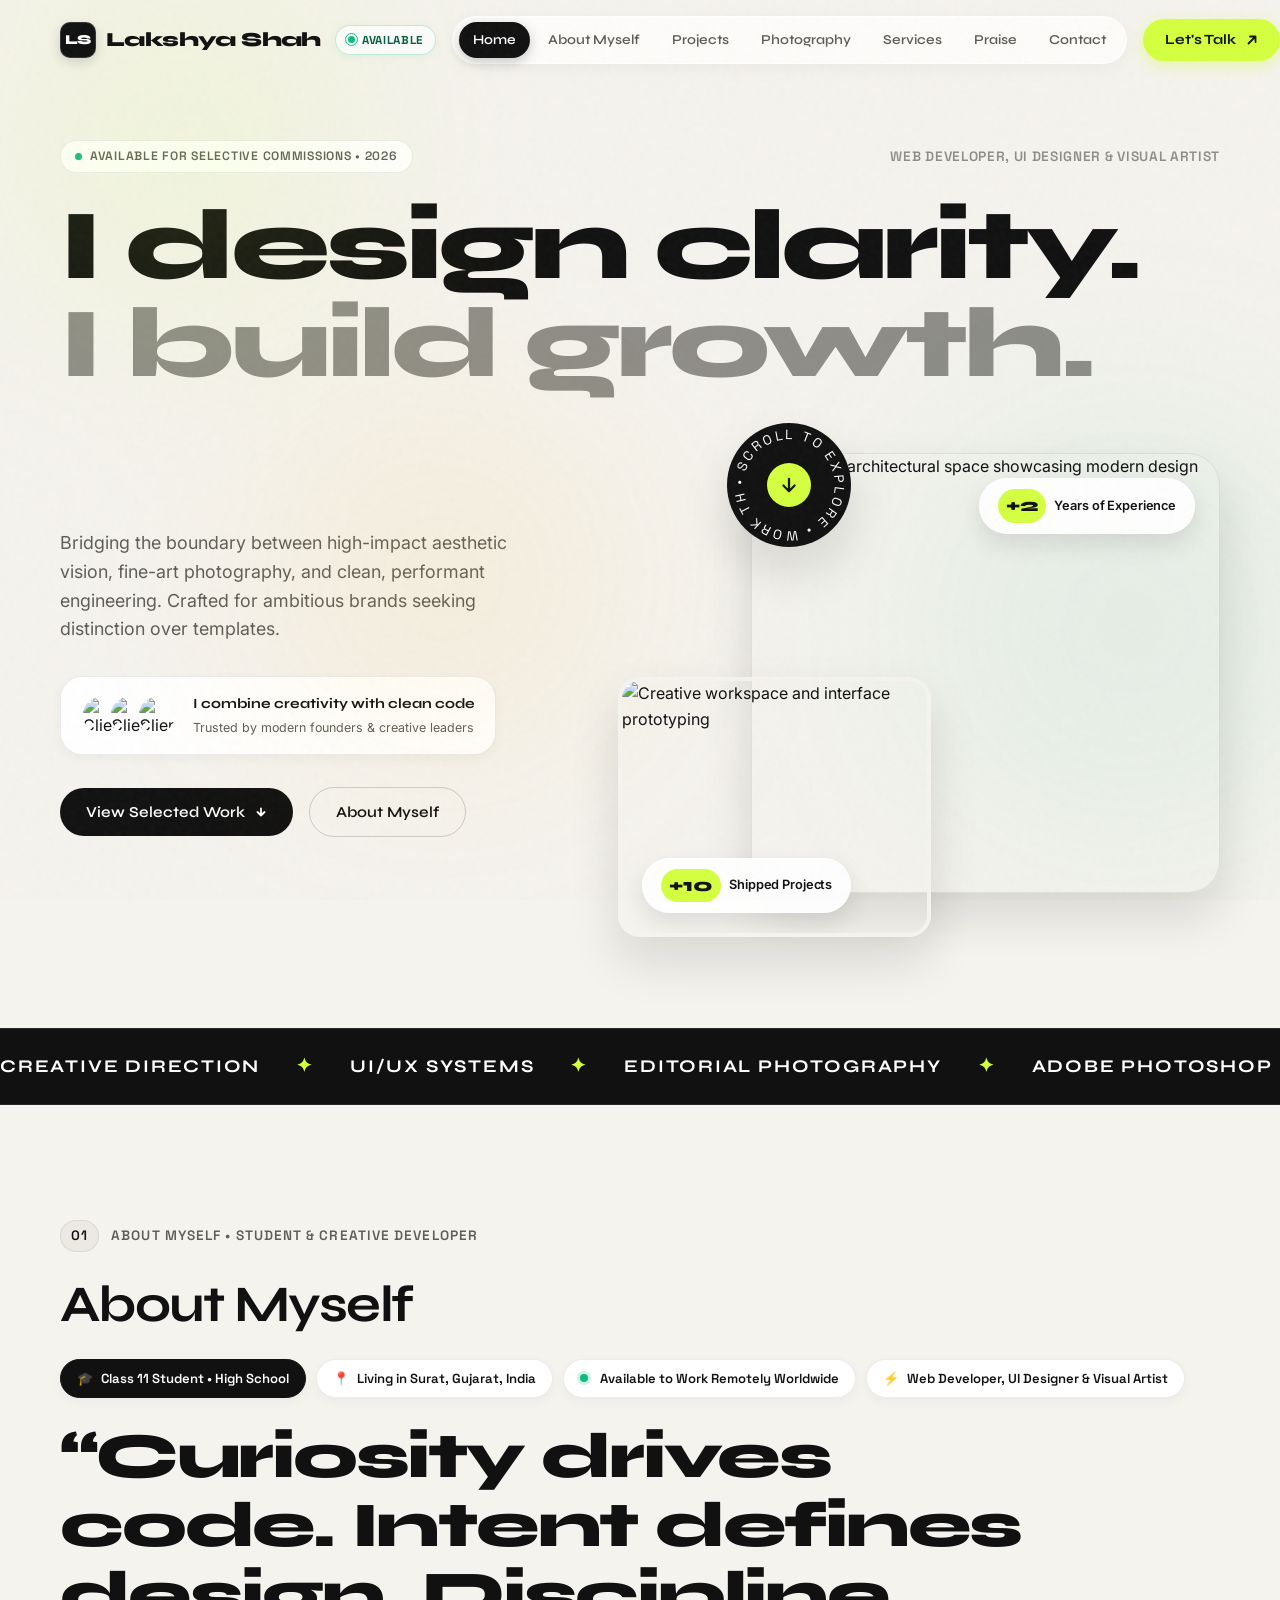
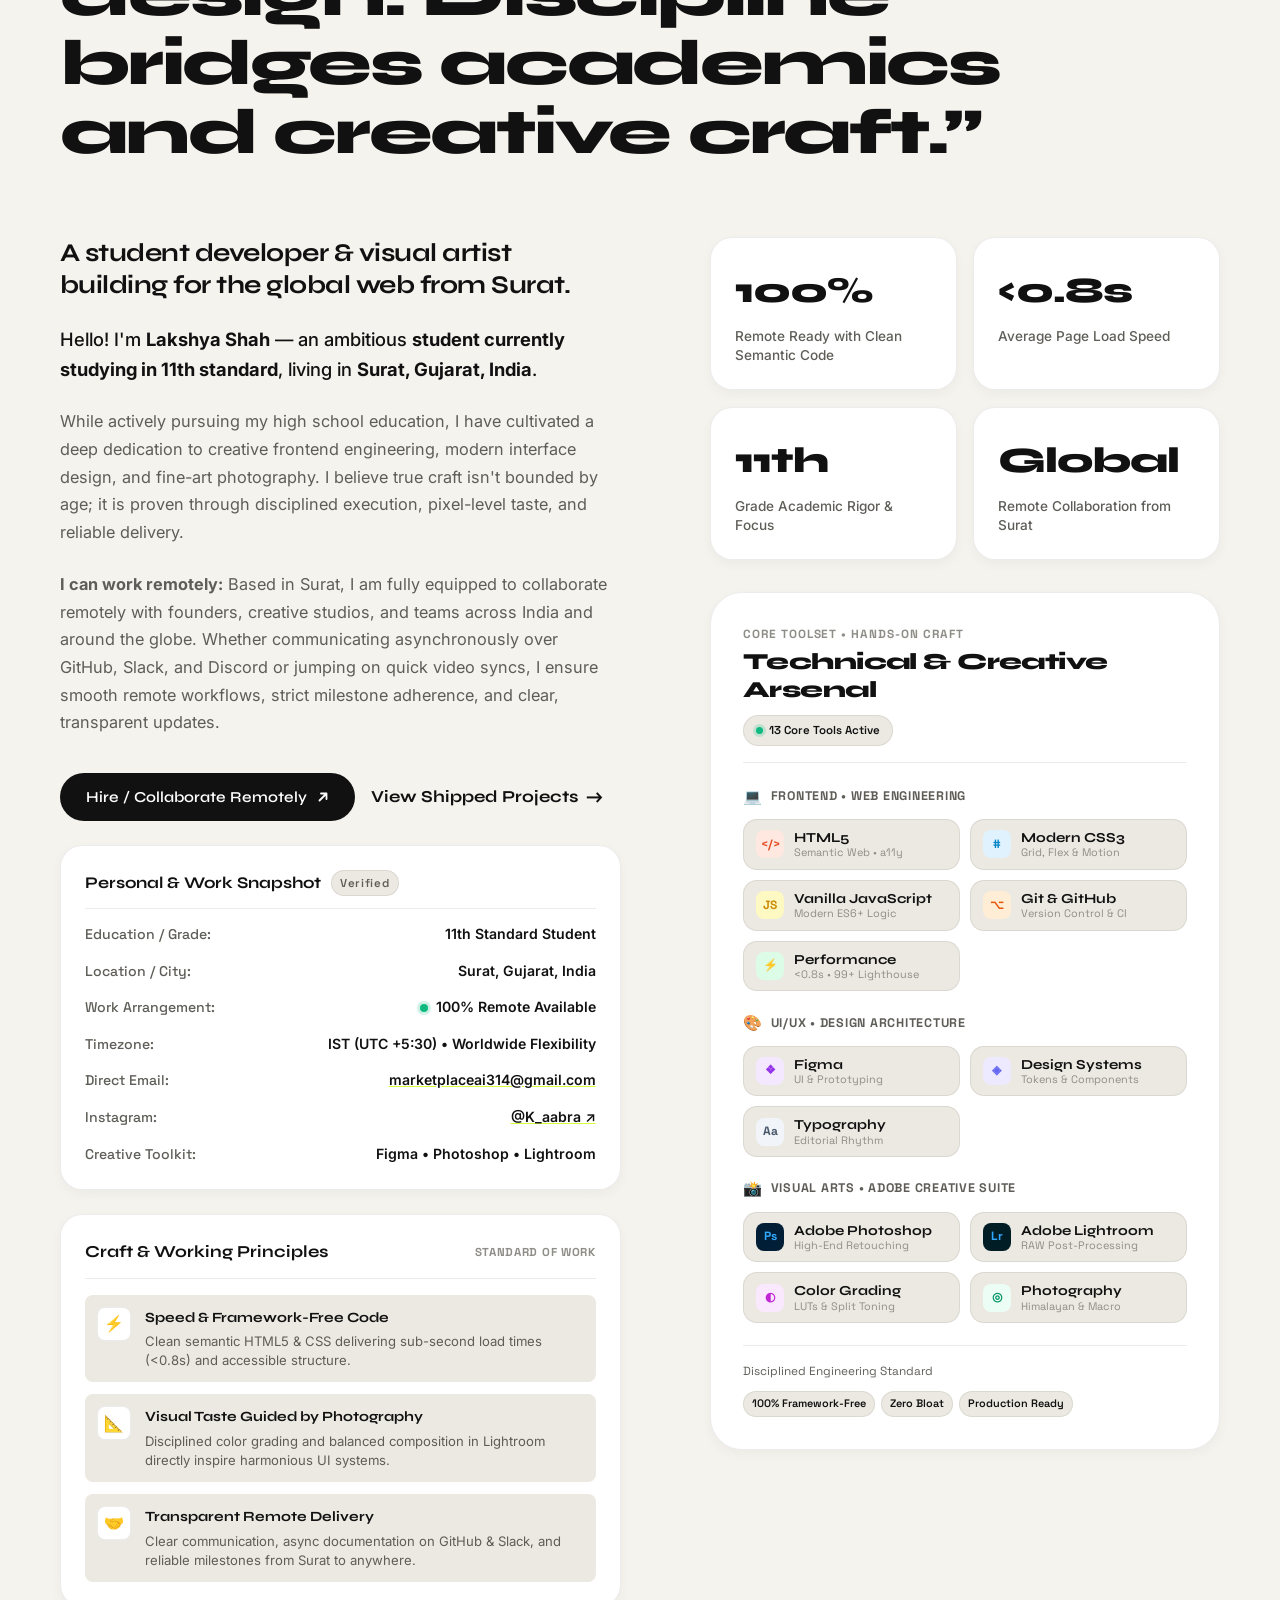
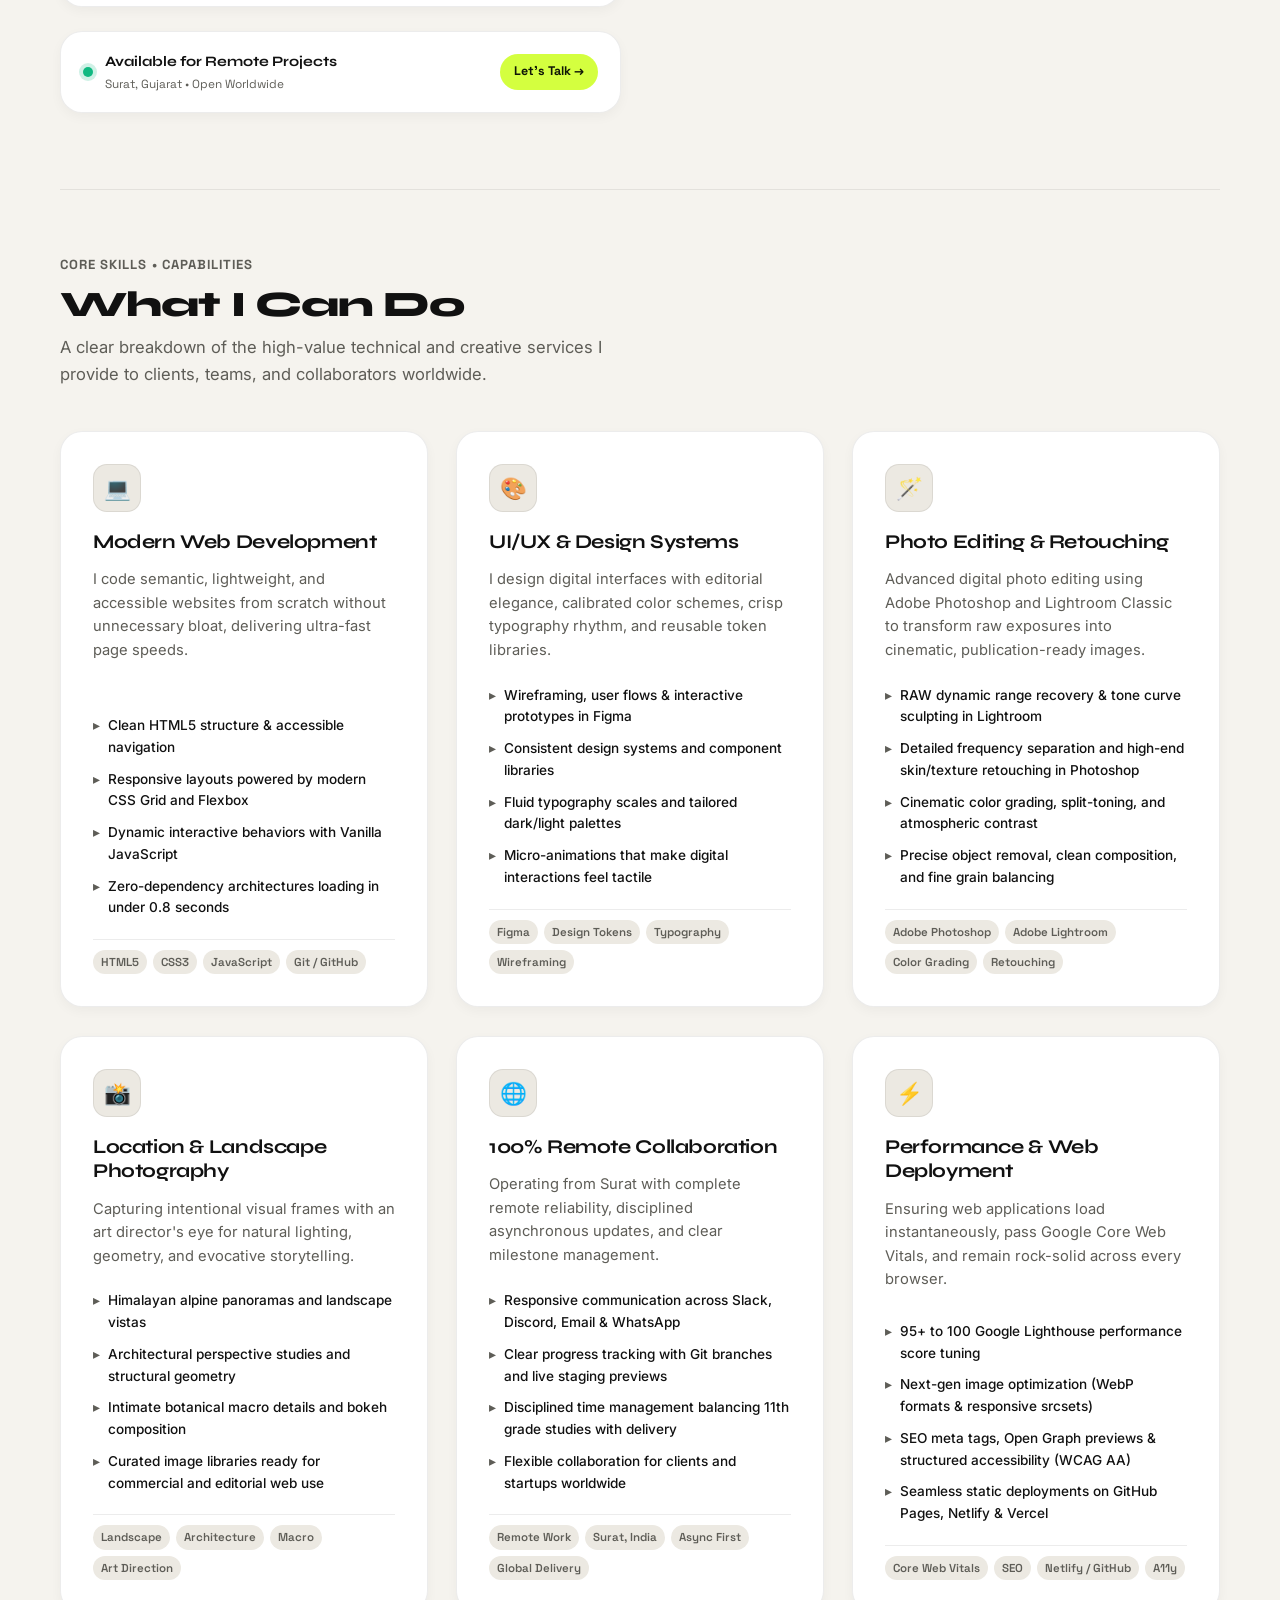
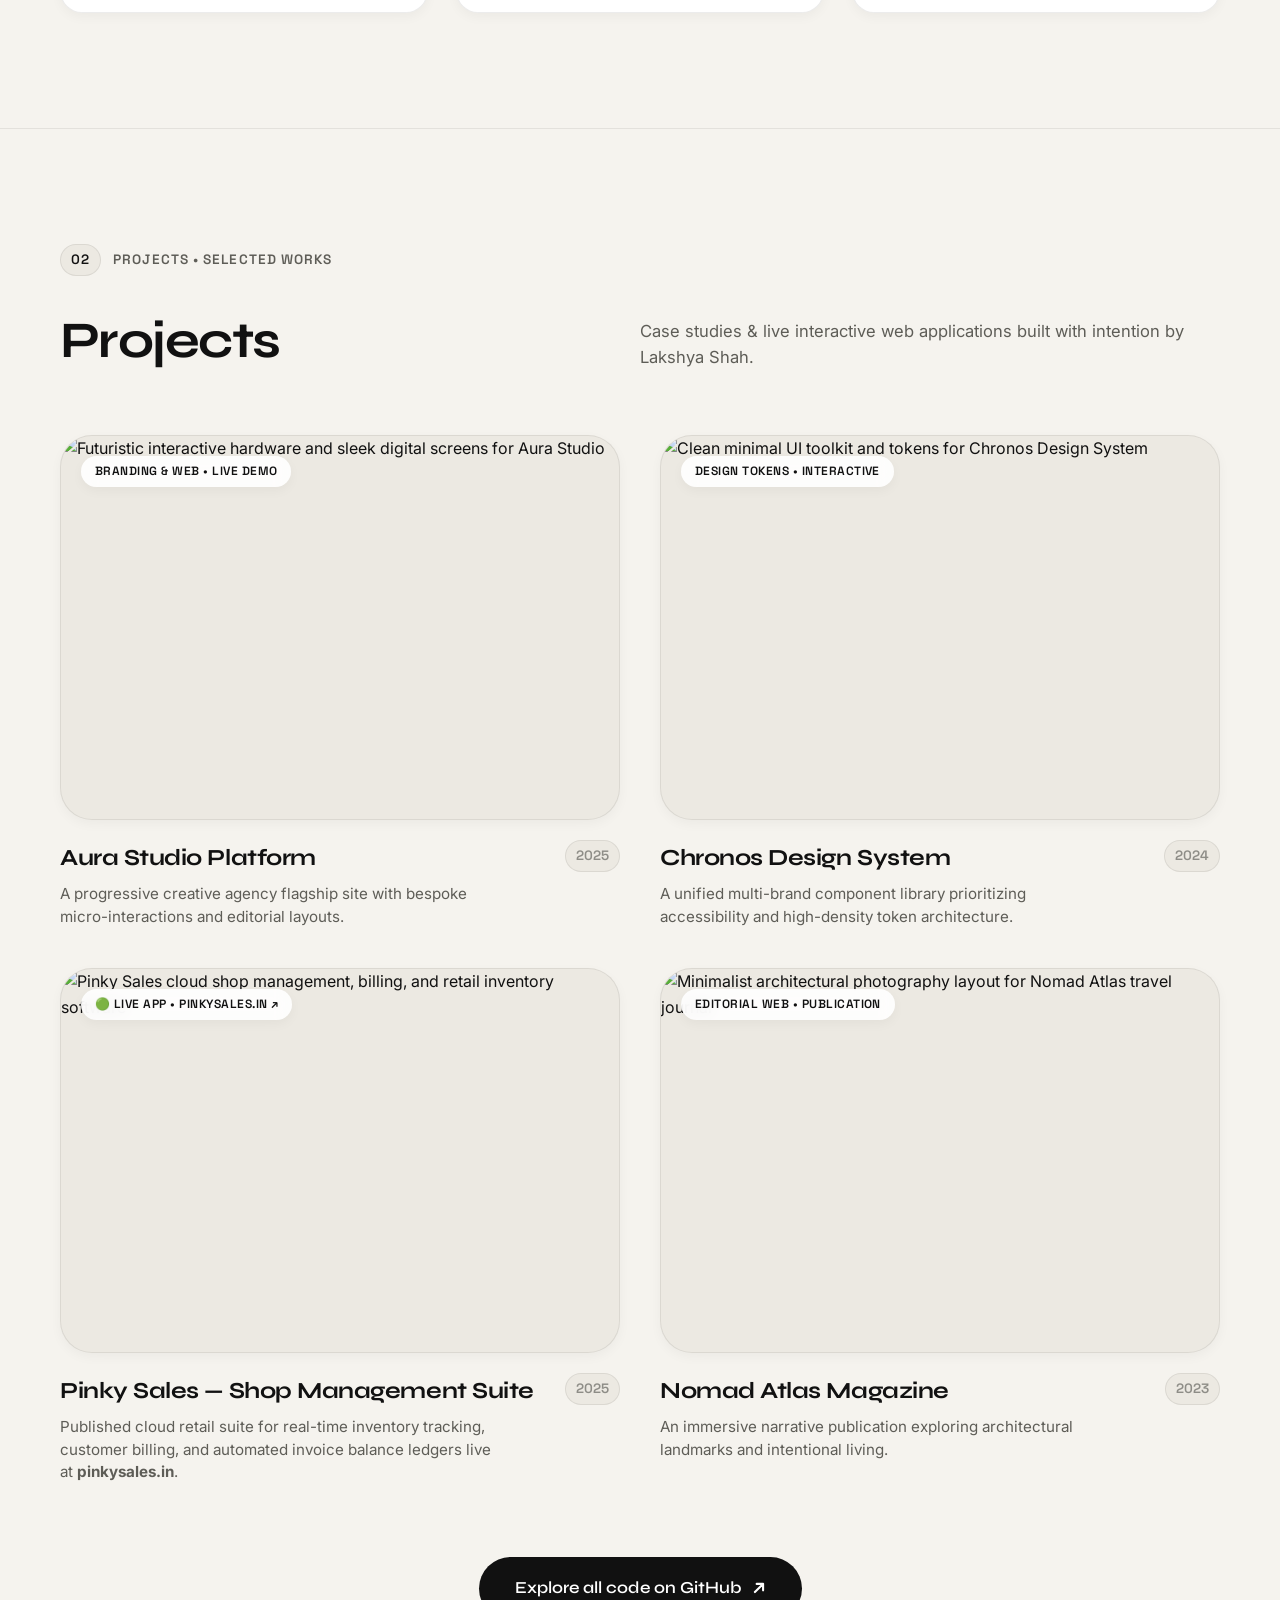
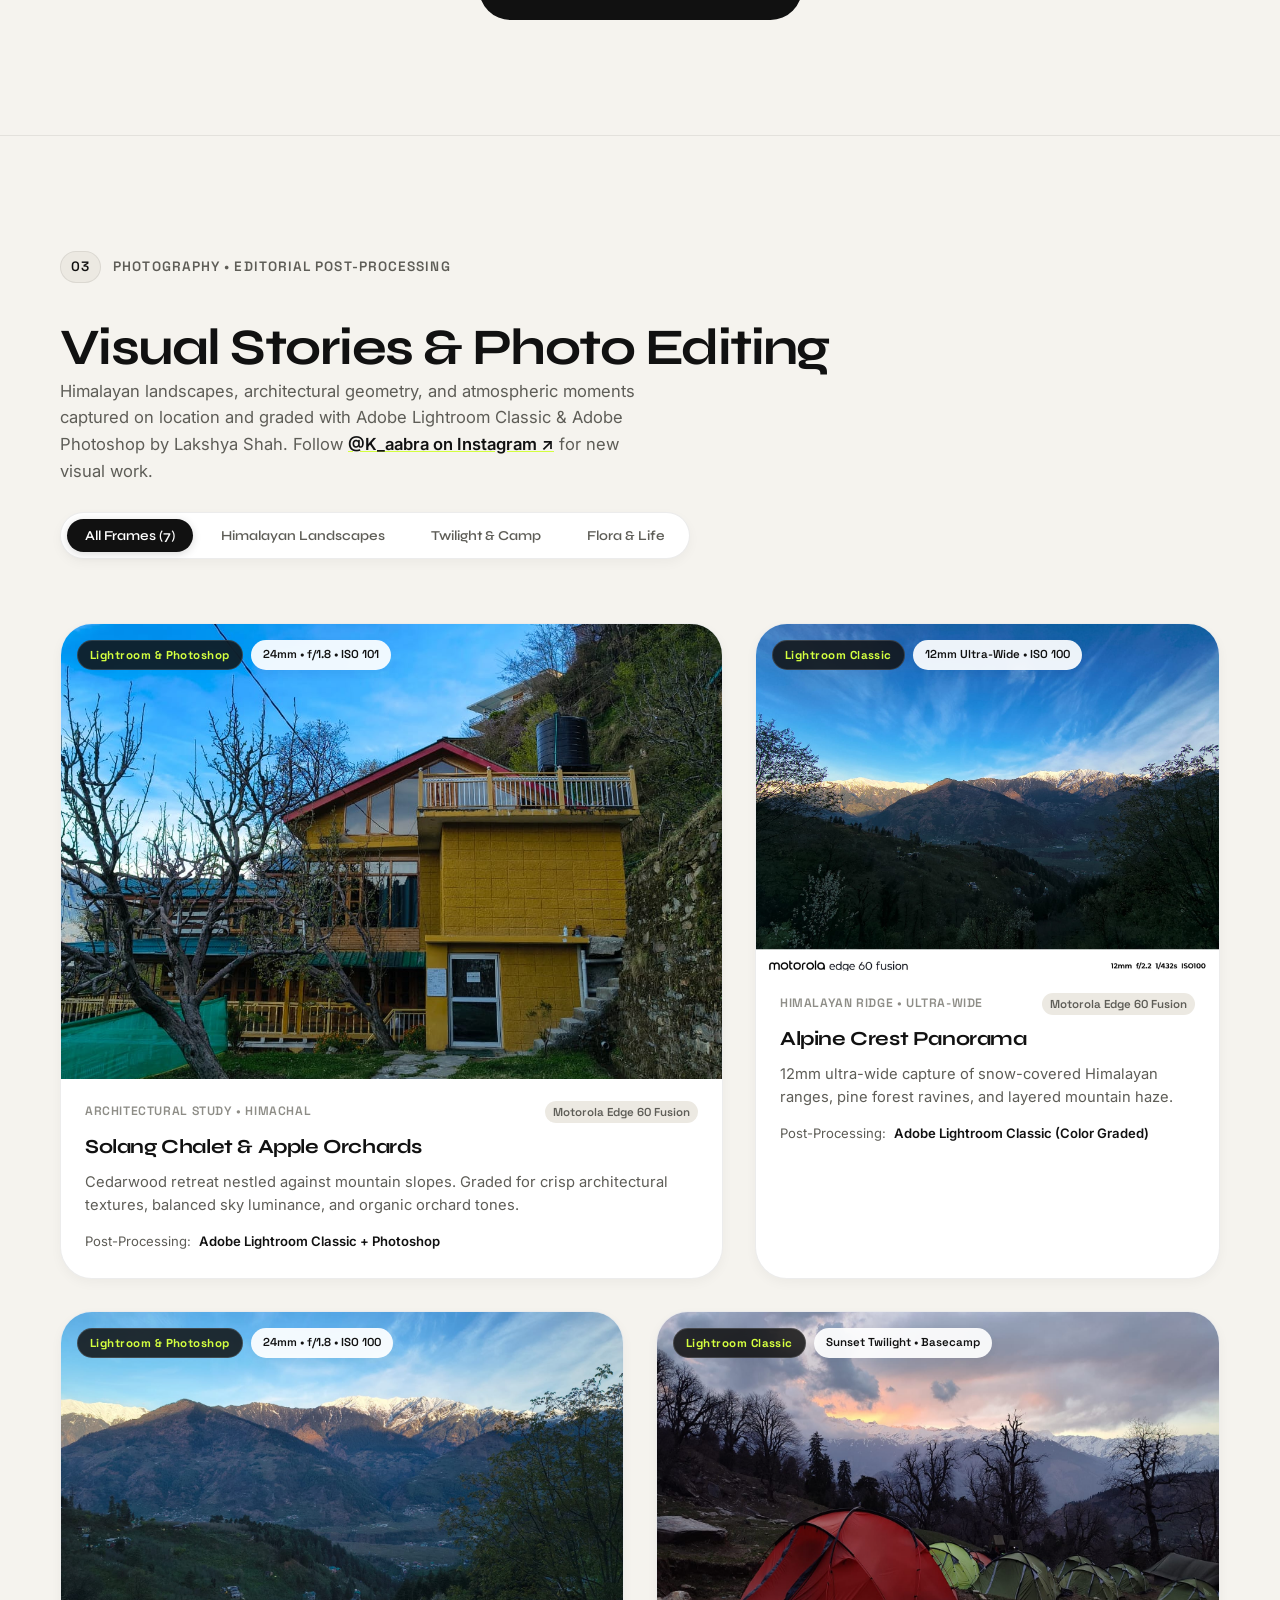
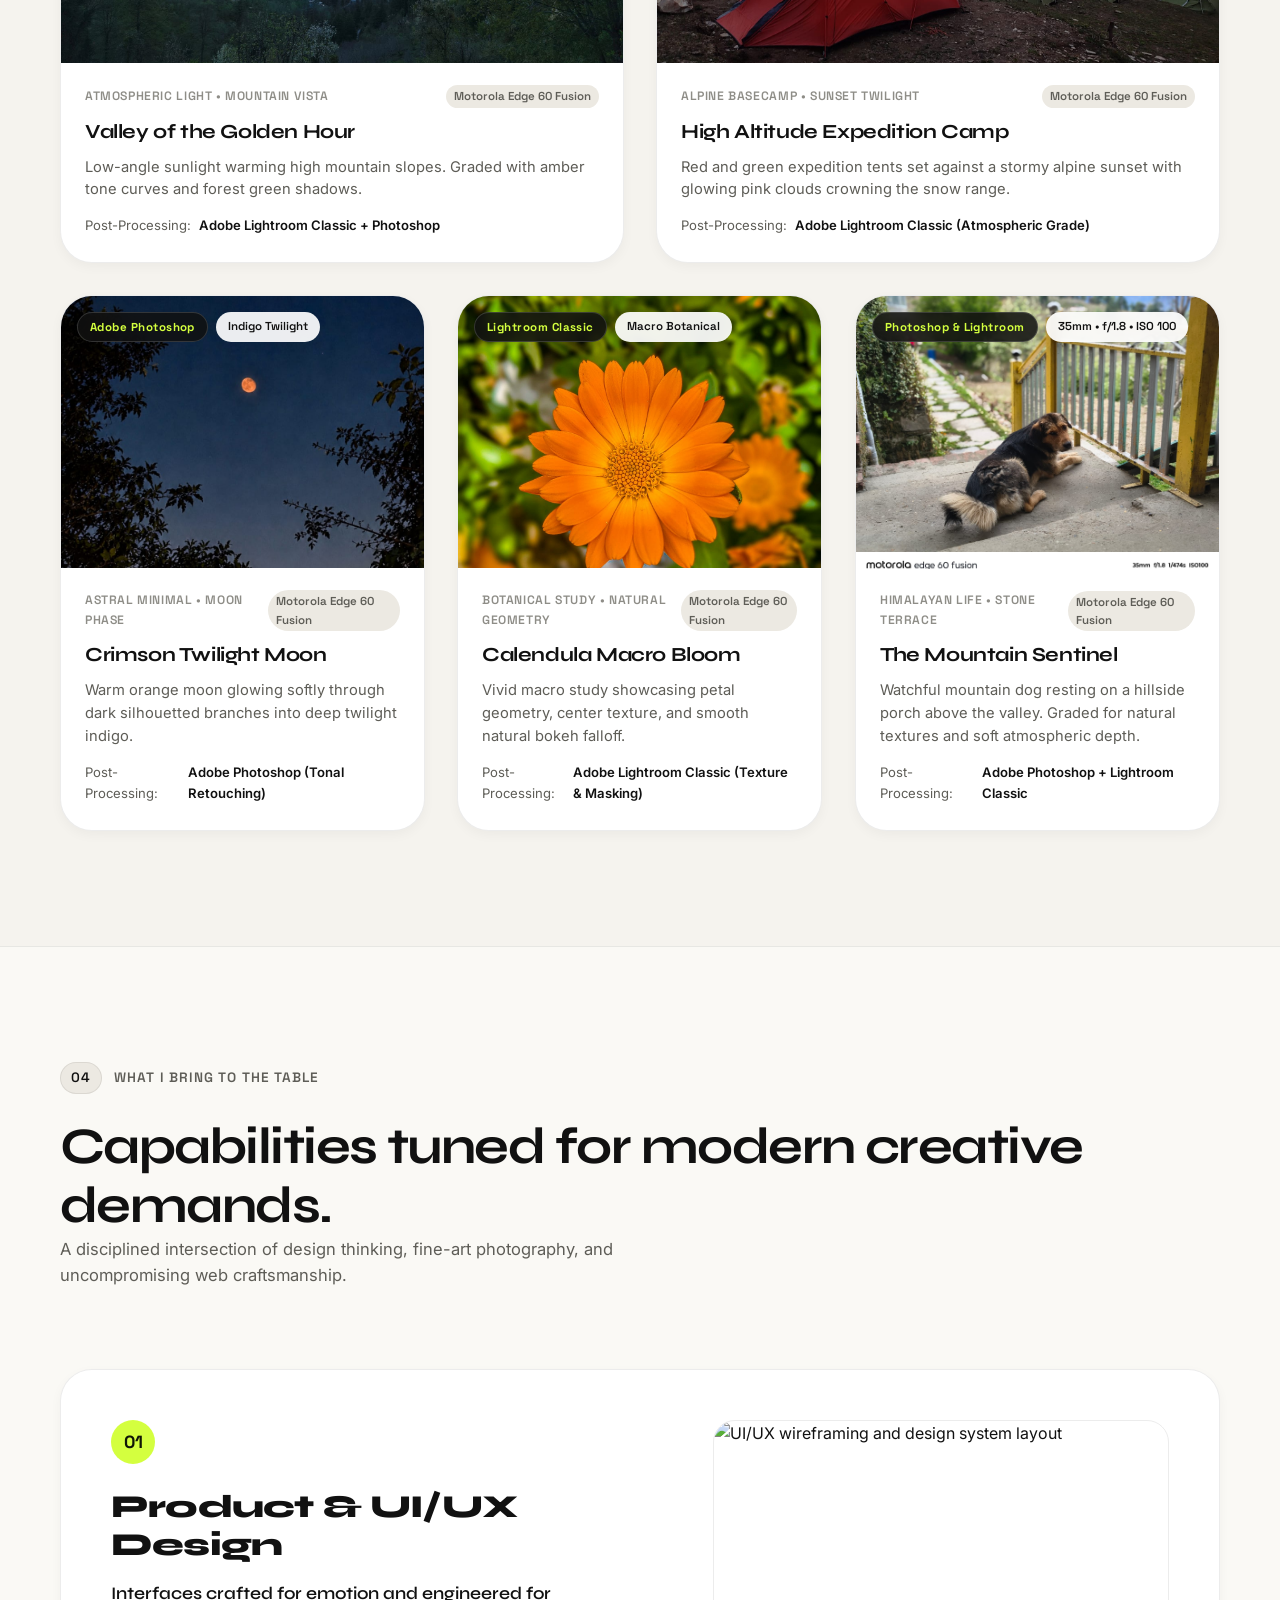
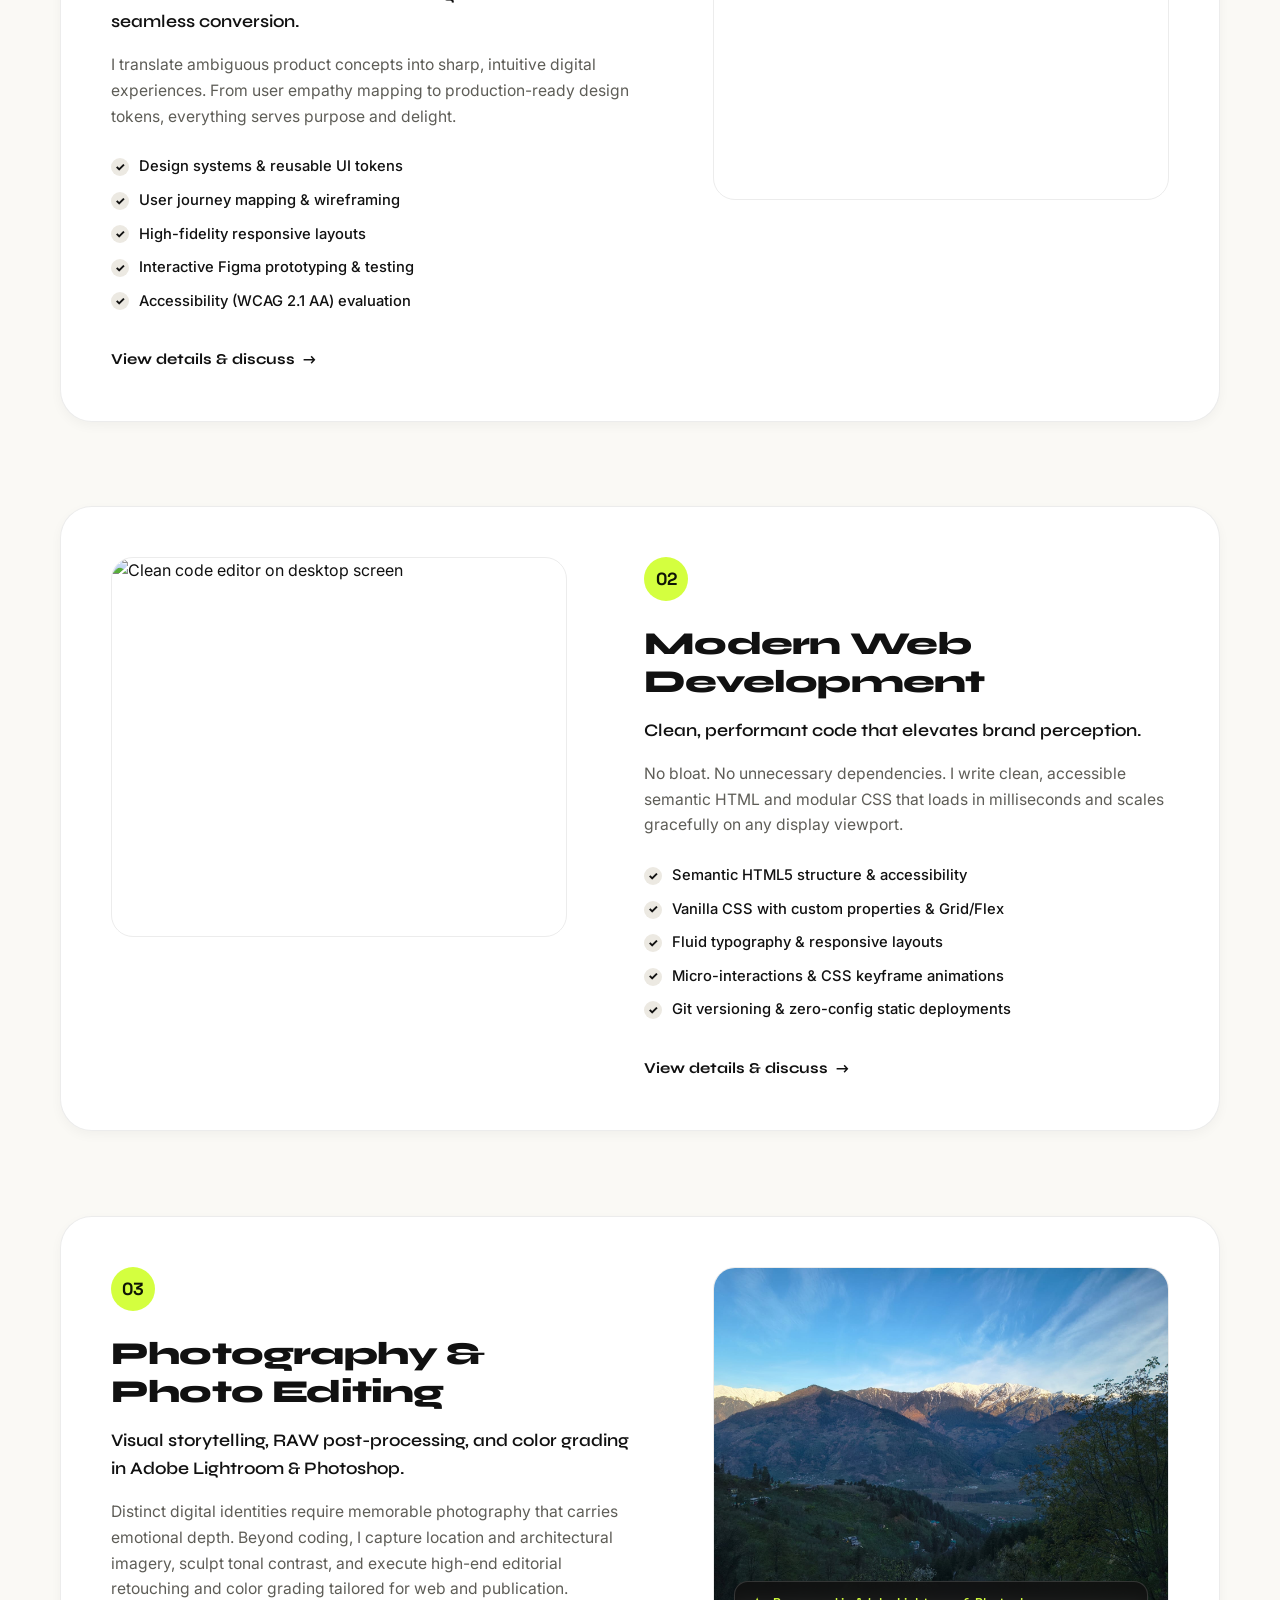
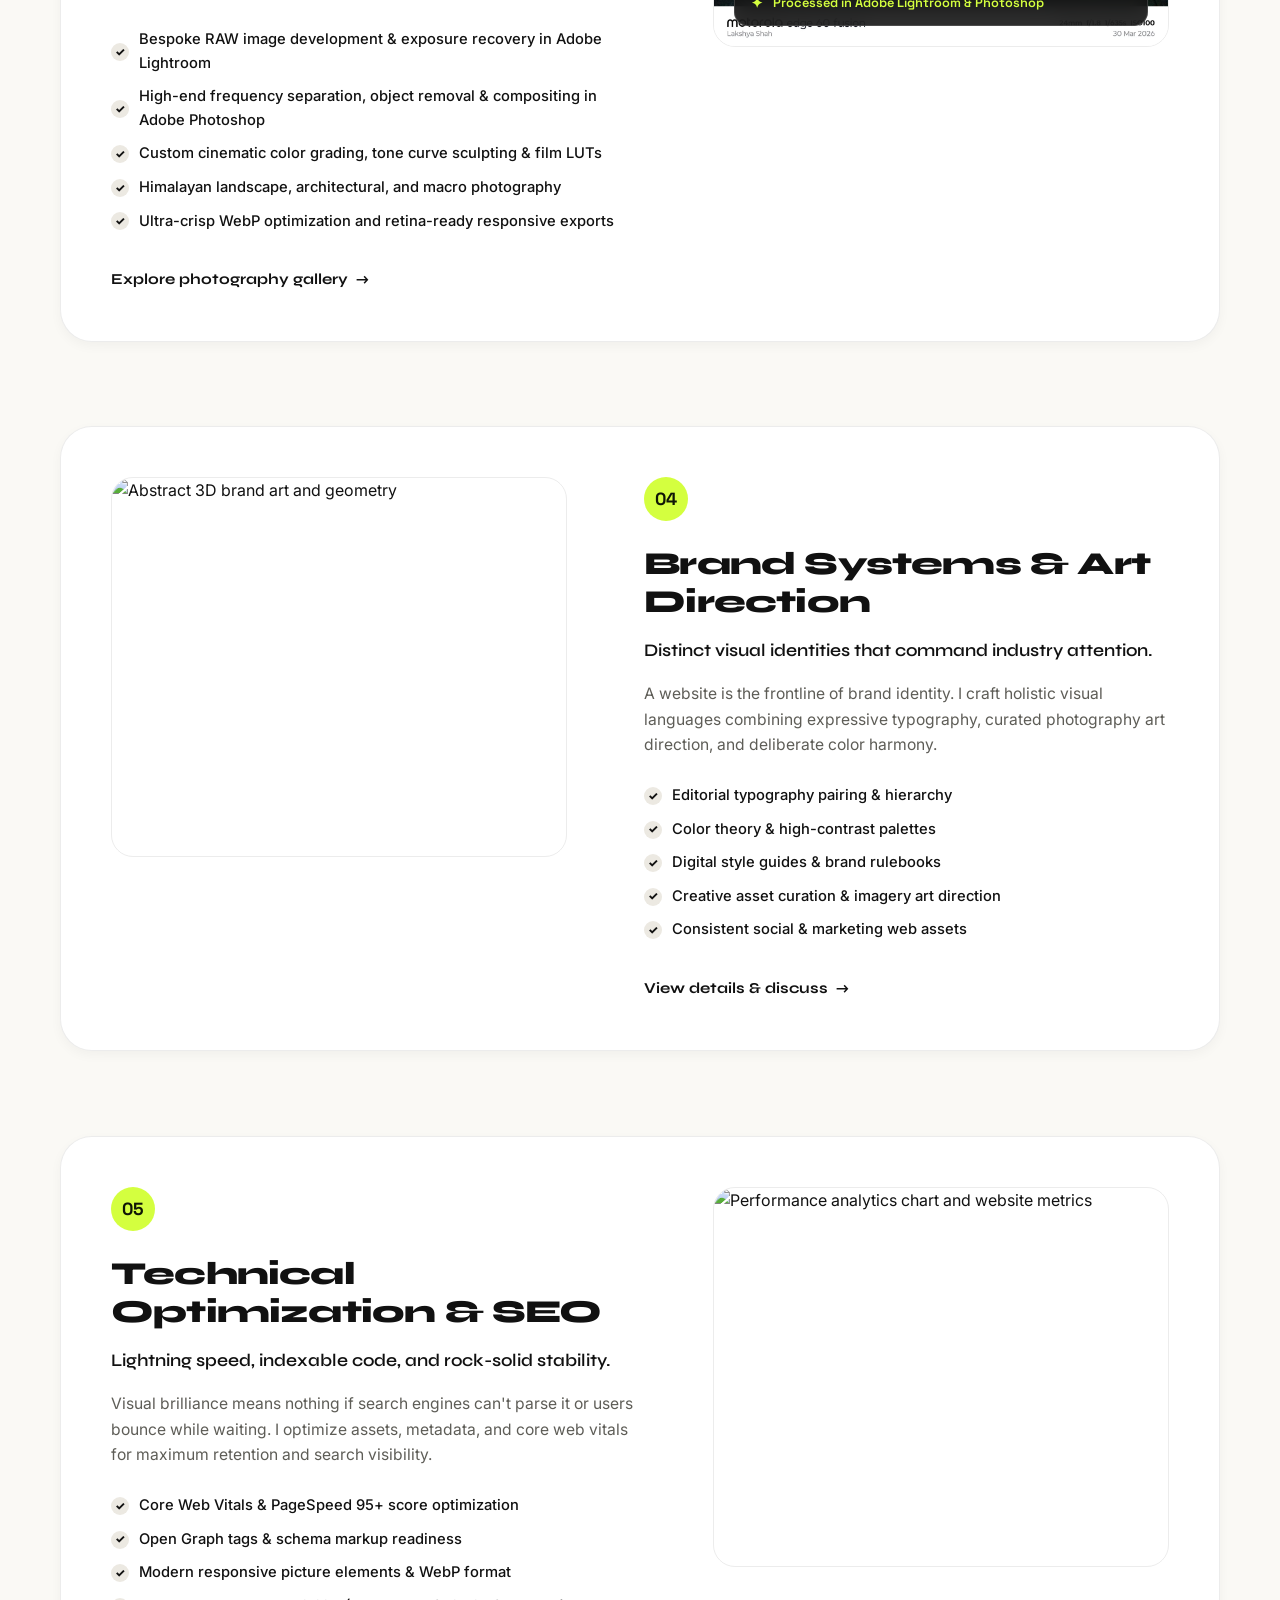
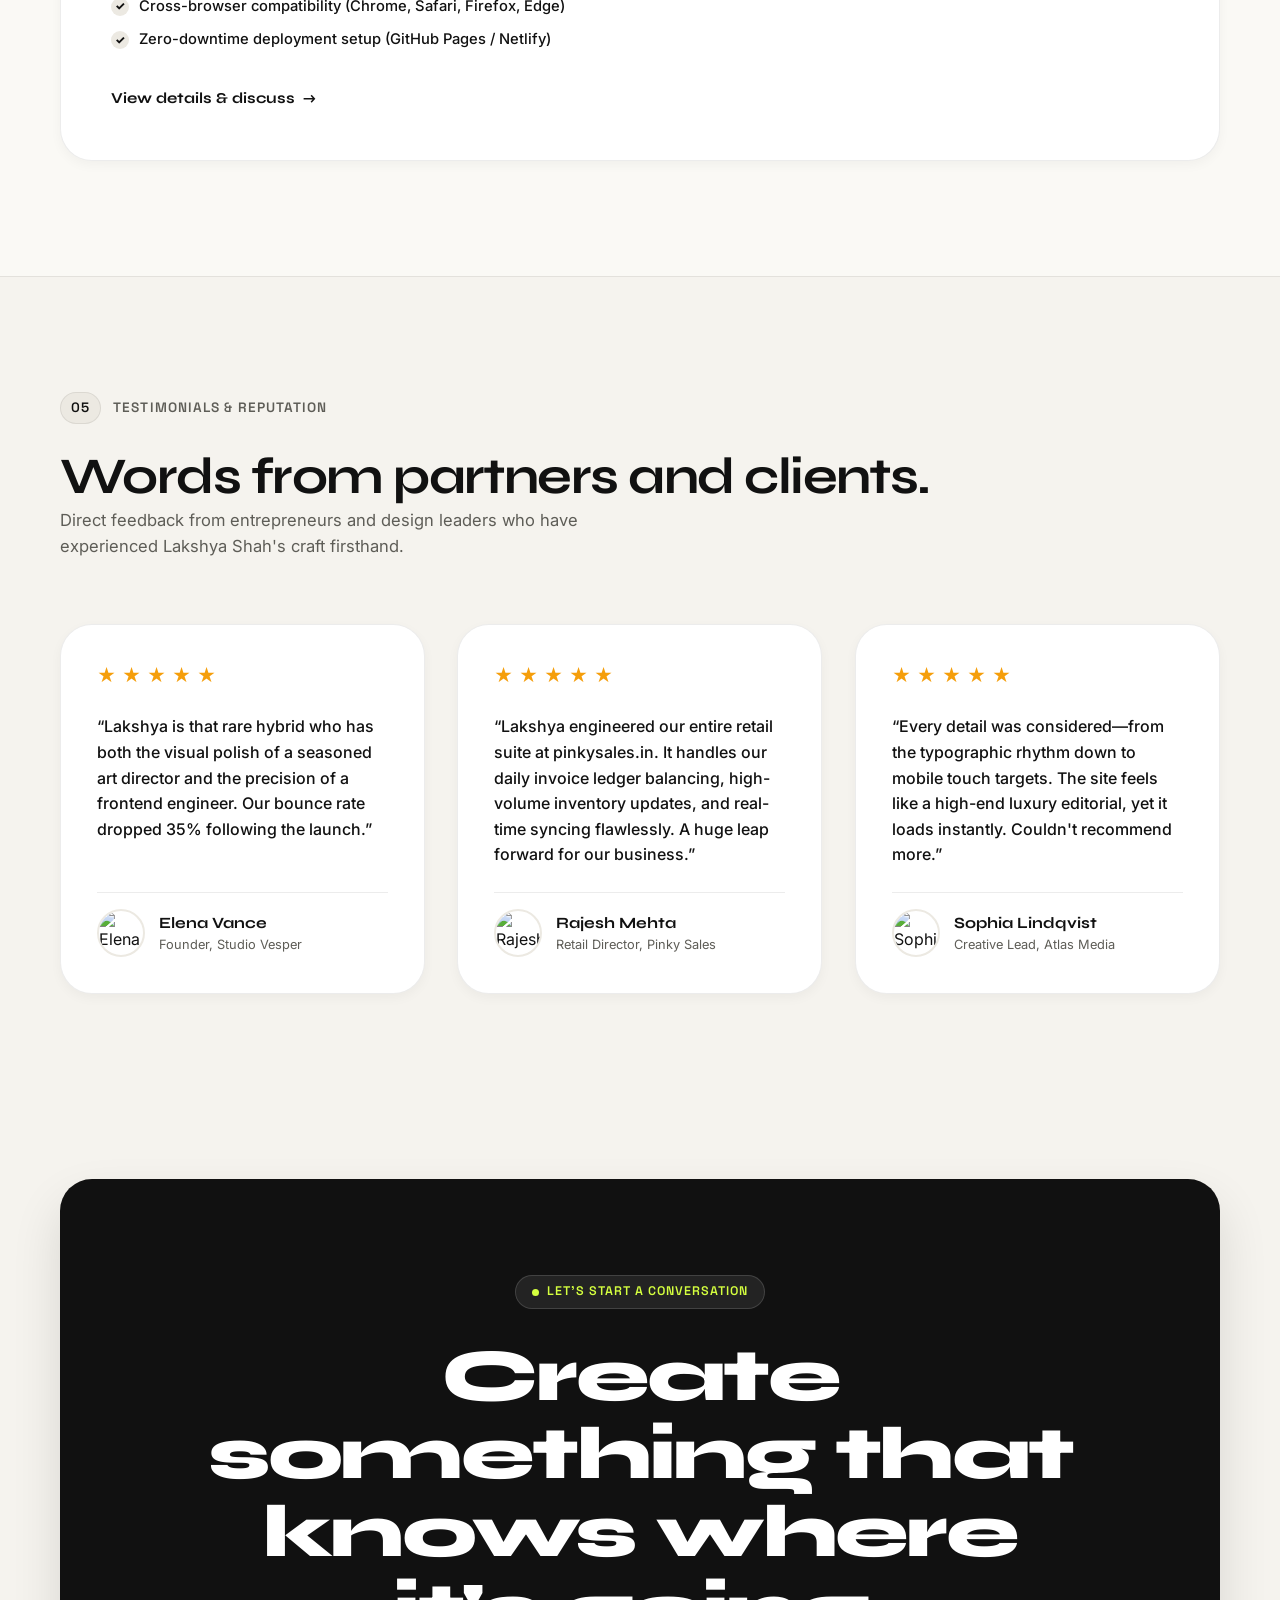
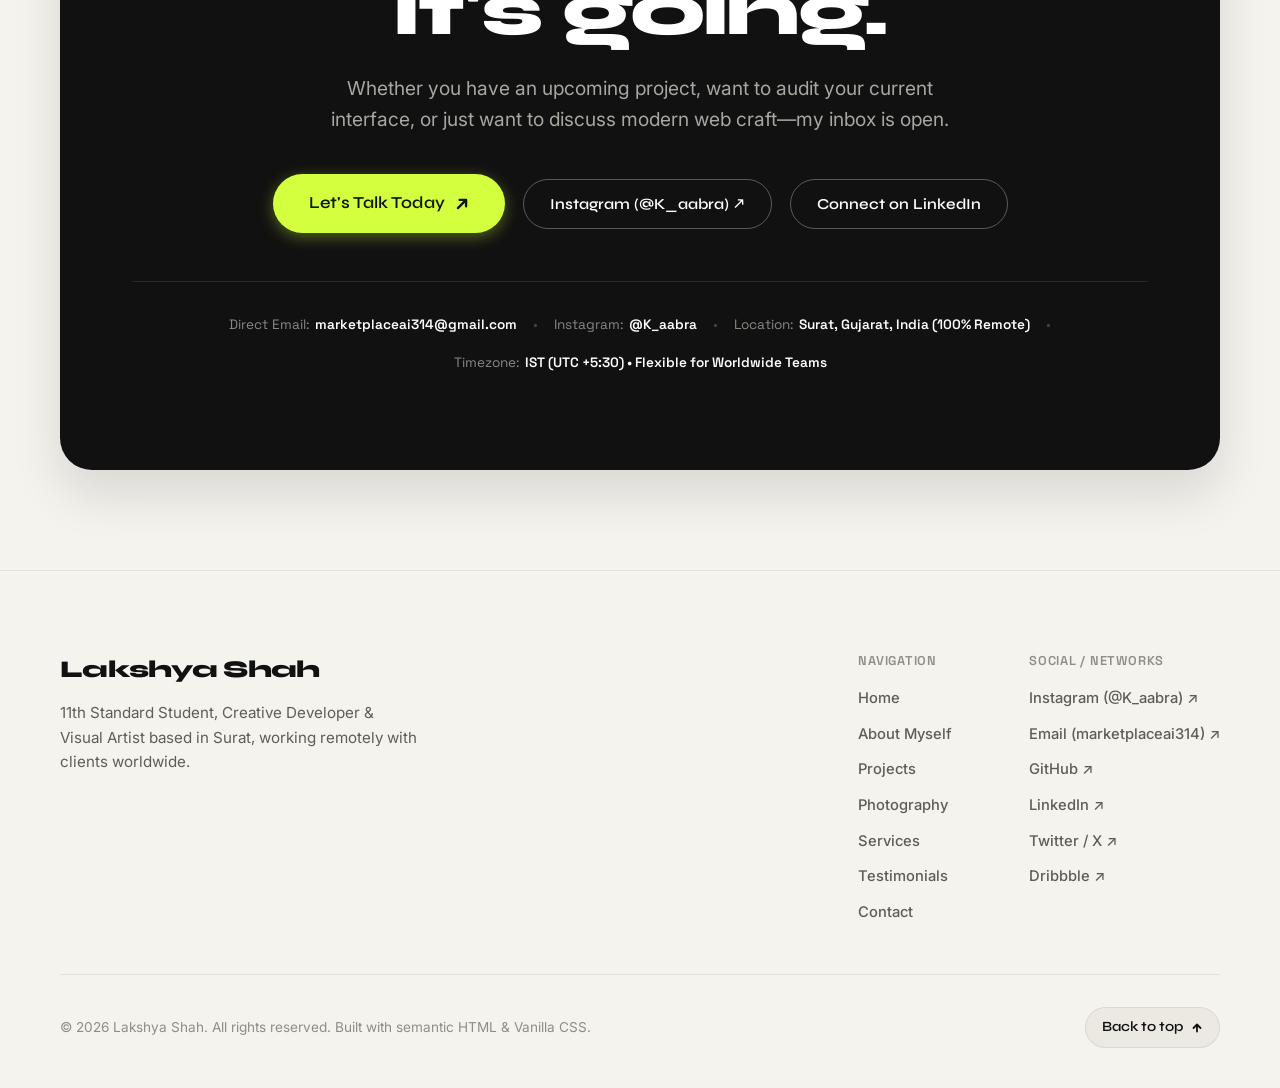
==== commit afb817b1: "feat: add scroll progress bar, ambient glow, cursor spotlight, and floating command dock navbar" ====
--- a/index.html
+++ b/index.html
@@ -23,34 +23,52 @@
 </head>
 <body>
 
+  <!-- Top Scroll Progress Bar -->
+  <div class="scroll-progress-bar" id="scrollProgress" aria-hidden="true"></div>
+
+  <!-- Ambient Aurora Glow Canvas -->
+  <div class="ambient-glow-container" aria-hidden="true">
+    <div class="ambient-glow-orb orb-1"></div>
+    <div class="ambient-glow-orb orb-2"></div>
+    <div class="ambient-glow-orb orb-3"></div>
+  </div>
+
+  <!-- Interactive Spotlight Follower -->
+  <div class="cursor-spotlight" id="cursorSpotlight" aria-hidden="true"></div>
+
   <!-- Subtle Film Grain Texture Overlay -->
   <div class="grain-overlay" aria-hidden="true"></div>
 
-  <!-- STICKY NAVBAR -->
+  <!-- STICKY FLOATING COMMAND DOCK NAVBAR -->
   <header class="site-header" id="header">
     <nav class="navbar container" aria-label="Main Navigation">
-      <h1 class="nav-brand-heading">
-        <a href="#home" class="nav-brand" aria-label="Lakshya Shah — Personal Site">
-          <span class="brand-name">Lakshya Shah</span>
-          <span class="status-indicator">
-            <span class="status-dot"></span>
-            <span class="status-text">Available</span>
-          </span>
-        </a>
-      </h1>
-
-      <ul class="nav-links" id="navLinks" role="list">
-        <li><a href="#home" class="nav-link active">Home</a></li>
-        <li><a href="#about-myself" class="nav-link">About Myself</a></li>
-        <li><a href="#projects" class="nav-link">Projects</a></li>
-        <li><a href="#photography" class="nav-link">Photography</a></li>
-        <li><a href="#services" class="nav-link">Services</a></li>
-        <li><a href="#testimonials" class="nav-link">Praise</a></li>
-        <li><a href="#contact" class="nav-link">Contact</a></li>
-      </ul>
+      <div class="nav-brand-wrap">
+        <h1 class="nav-brand-heading">
+          <a href="#home" class="nav-brand" aria-label="Lakshya Shah — Personal Site">
+            <span class="brand-monogram">LS</span>
+            <span class="brand-name">Lakshya Shah</span>
+          </a>
+        </h1>
+        <div class="status-indicator" title="Open for remote projects &amp; collaborations">
+          <span class="status-dot"></span>
+          <span class="status-text">Available</span>
+        </div>
+      </div>
+
+      <div class="nav-center-dock">
+        <ul class="nav-links" id="navLinks" role="list">
+          <li><a href="#home" class="nav-link active">Home</a></li>
+          <li><a href="#about-myself" class="nav-link">About Myself</a></li>
+          <li><a href="#projects" class="nav-link">Projects</a></li>
+          <li><a href="#photography" class="nav-link">Photography</a></li>
+          <li><a href="#services" class="nav-link">Services</a></li>
+          <li><a href="#testimonials" class="nav-link">Praise</a></li>
+          <li><a href="#contact" class="nav-link">Contact</a></li>
+        </ul>
+      </div>
 
       <div class="nav-actions">
-        <a href="#contact" class="btn btn-pill btn-primary talk-btn">
+        <a href="#contact" class="btn btn-pill btn-primary talk-btn" aria-label="Let's Talk">
           <span>Let's Talk</span>
           <svg class="btn-arrow" width="12" height="12" viewBox="0 0 12 12" fill="none" xmlns="http://www.w3.org/2000/svg" aria-hidden="true">
             <path d="M2.5 9.5L9.5 2.5M9.5 2.5H4M9.5 2.5V8" stroke="currentColor" stroke-width="1.8" stroke-linecap="round" stroke-linejoin="round"/>
@@ -1500,6 +1518,44 @@
     // Update copyright year dynamically
     document.getElementById('currentYear').textContent = new Date().getFullYear();
 
+    // Scroll Progress Bar Update
+    const scrollProgress = document.getElementById('scrollProgress');
+    window.addEventListener('scroll', () => {
+      const docHeight = document.documentElement.scrollHeight - window.innerHeight;
+      if (docHeight > 0 && scrollProgress) {
+        const progress = (window.scrollY / docHeight) * 100;
+        scrollProgress.style.width = `${progress}%`;
+      }
+    }, { passive: true });
+
+    // Interactive Cursor Spotlight
+    const cursorSpotlight = document.getElementById('cursorSpotlight');
+    if (cursorSpotlight && window.matchMedia('(hover: hover)').matches) {
+      window.addEventListener('mousemove', (e) => {
+        cursorSpotlight.style.left = `${e.clientX}px`;
+        cursorSpotlight.style.top = `${e.clientY}px`;
+      }, { passive: true });
+    }
+
+    // Smooth Scroll Reveal System
+    const revealTargets = document.querySelectorAll('.can-do-card, .photo-card, .arsenal-card, .matrix-card, .personal-fact-card, .principles-card, .availability-banner, .project-card, .service-row, .testimonial-card');
+    revealTargets.forEach(el => el.classList.add('reveal-element'));
+
+    if ('IntersectionObserver' in window) {
+      const revealObserver = new IntersectionObserver((entries, observer) => {
+        entries.forEach(entry => {
+          if (entry.isIntersecting) {
+            entry.target.classList.add('is-revealed');
+            observer.unobserve(entry.target);
+          }
+        });
+      }, { threshold: 0.12, rootMargin: '0px 0px -40px 0px' });
+
+      revealTargets.forEach(el => revealObserver.observe(el));
+    } else {
+      revealTargets.forEach(el => el.classList.add('is-revealed'));
+    }
+
     // Mobile Navigation Toggle
     const menuToggle = document.getElementById('menuToggle');
     const navLinks = document.getElementById('navLinks');
--- a/style.css
+++ b/style.css
@@ -258,8 +258,99 @@
 }
 
 /* --------------------------------------------------------------------------
-   6. STICKY NAVBAR
+   6. FLOATING COMMAND DOCK & STICKY NAVBAR
    -------------------------------------------------------------------------- */
+/* Scroll Progress Bar */
+.scroll-progress-bar {
+  position: fixed;
+  top: 0;
+  left: 0;
+  height: 3px;
+  width: 0%;
+  background: linear-gradient(90deg, #d4ff3f 0%, #10b981 50%, #d4ff3f 100%);
+  background-size: 200% 100%;
+  z-index: 1000;
+  pointer-events: none;
+  box-shadow: 0 0 10px rgba(212, 255, 63, 0.7);
+  transition: width 0.08s ease-out;
+}
+
+/* Ambient Aurora Glow Canvas */
+.ambient-glow-container {
+  position: fixed;
+  top: 0;
+  left: 0;
+  width: 100vw;
+  height: 100vh;
+  pointer-events: none;
+  z-index: 0;
+  overflow: hidden;
+  opacity: 0.5;
+}
+
+.ambient-glow-orb {
+  position: absolute;
+  border-radius: 50%;
+  filter: blur(100px);
+  pointer-events: none;
+  mix-blend-mode: multiply;
+  animation: floatOrb 22s ease-in-out infinite alternate;
+}
+
+.orb-1 {
+  width: 520px;
+  height: 520px;
+  background: radial-gradient(circle, rgba(212, 255, 63, 0.35) 0%, rgba(212, 255, 63, 0) 70%);
+  top: -120px;
+  left: -80px;
+  animation-duration: 20s;
+}
+
+.orb-2 {
+  width: 620px;
+  height: 620px;
+  background: radial-gradient(circle, rgba(16, 185, 129, 0.22) 0%, rgba(16, 185, 129, 0) 70%);
+  top: 35%;
+  right: -160px;
+  animation-duration: 26s;
+  animation-delay: -6s;
+}
+
+.orb-3 {
+  width: 500px;
+  height: 500px;
+  background: radial-gradient(circle, rgba(251, 191, 36, 0.28) 0%, rgba(251, 191, 36, 0) 70%);
+  bottom: 8%;
+  left: 15%;
+  animation-duration: 22s;
+  animation-delay: -12s;
+}
+
+@keyframes floatOrb {
+  0% { transform: translate(0, 0) scale(1); }
+  50% { transform: translate(70px, 50px) scale(1.12); }
+  100% { transform: translate(-50px, 80px) scale(0.94); }
+}
+
+/* Interactive Spotlight Cursor Follower */
+.cursor-spotlight {
+  position: fixed;
+  width: 550px;
+  height: 550px;
+  border-radius: 50%;
+  pointer-events: none;
+  background: radial-gradient(circle, rgba(212, 255, 63, 0.08) 0%, rgba(212, 255, 63, 0) 65%);
+  transform: translate(-50%, -50%);
+  z-index: 1;
+  transition: opacity 0.4s ease;
+  opacity: 0;
+}
+
+body:hover .cursor-spotlight {
+  opacity: 1;
+}
+
+/* Sticky Header */
 .site-header {
   position: sticky;
   top: 0;
@@ -268,21 +359,32 @@
   z-index: 100;
   transition: all var(--transition-normal);
   background: transparent;
+  display: flex;
+  align-items: center;
 }
 
 .site-header.scrolled {
-  background-color: rgba(245, 243, 238, 0.88);
-  backdrop-filter: blur(16px);
-  -webkit-backdrop-filter: blur(16px);
+  background-color: rgba(245, 243, 238, 0.82);
+  backdrop-filter: blur(20px) saturate(180%);
+  -webkit-backdrop-filter: blur(20px) saturate(180%);
   border-bottom: 1px solid var(--border-subtle);
-  box-shadow: 0 4px 20px rgba(0, 0, 0, 0.03);
+  box-shadow: 0 8px 32px rgba(17, 17, 17, 0.05);
+  height: 72px;
 }
 
 .navbar {
   display: flex;
   align-items: center;
   justify-content: space-between;
-  height: 100%;
+  width: 100%;
+  gap: 16px;
+}
+
+/* Brand Wrap */
+.nav-brand-wrap {
+  display: flex;
+  align-items: center;
+  gap: 14px;
 }
 
 .nav-brand-heading {
@@ -297,7 +399,32 @@
 .nav-brand {
   display: flex;
   align-items: center;
-  gap: 14px;
+  gap: 10px;
+  text-decoration: none;
+}
+
+.brand-monogram {
+  width: 36px;
+  height: 36px;
+  border-radius: 10px;
+  background-color: var(--bg-dark);
+  color: #ffffff;
+  display: flex;
+  align-items: center;
+  justify-content: center;
+  font-family: var(--font-heading);
+  font-size: 0.85rem;
+  font-weight: 800;
+  letter-spacing: -0.02em;
+  box-shadow: 0 4px 12px rgba(17, 17, 17, 0.15);
+  border: 1px solid rgba(255, 255, 255, 0.15);
+  transition: transform var(--transition-fast), box-shadow var(--transition-fast), background-color var(--transition-fast);
+}
+
+.nav-brand:hover .brand-monogram {
+  transform: rotate(-6deg) scale(1.08);
+  background-color: #000000;
+  box-shadow: 0 6px 18px rgba(212, 255, 63, 0.4);
 }
 
 .brand-name {
@@ -306,92 +433,140 @@
   font-weight: 800;
   letter-spacing: -0.03em;
   color: var(--text-main);
-}
-
+  white-space: nowrap;
+}
+
+/* Live Status Badge */
 .status-indicator {
   display: inline-flex;
   align-items: center;
-  gap: 6px;
-  background-color: var(--bg-secondary);
-  border: 1px solid var(--border-subtle);
-  padding: 4px 10px;
+  gap: 7px;
+  background-color: rgba(255, 255, 255, 0.75);
+  backdrop-filter: blur(10px);
+  -webkit-backdrop-filter: blur(10px);
+  border: 1px solid rgba(16, 185, 129, 0.25);
+  padding: 5px 12px;
   border-radius: var(--radius-pill);
+  box-shadow: 0 2px 8px rgba(16, 185, 129, 0.08);
+  transition: all var(--transition-fast);
+}
+
+.status-indicator:hover {
+  background-color: #ffffff;
+  border-color: #10b981;
+  transform: translateY(-1px);
+  box-shadow: 0 4px 12px rgba(16, 185, 129, 0.15);
 }
 
 .status-dot {
-  width: 8px;
-  height: 8px;
+  width: 7px;
+  height: 7px;
   border-radius: 50%;
   background-color: #10b981;
-  box-shadow: 0 0 0 0 rgba(16, 185, 129, 0.7);
-  animation: pulseStatus 2s infinite;
-}
-
-@keyframes pulseStatus {
-  0% { transform: scale(0.95); box-shadow: 0 0 0 0 rgba(16, 185, 129, 0.7); }
-  70% { transform: scale(1); box-shadow: 0 0 0 6px rgba(16, 185, 129, 0); }
-  100% { transform: scale(0.95); box-shadow: 0 0 0 0 rgba(16, 185, 129, 0); }
+  position: relative;
+  flex-shrink: 0;
+}
+
+.status-dot::after {
+  content: '';
+  position: absolute;
+  top: -3px;
+  left: -3px;
+  right: -3px;
+  bottom: -3px;
+  border-radius: 50%;
+  border: 1.5px solid #10b981;
+  animation: radarPulse 2s cubic-bezier(0.16, 1, 0.3, 1) infinite;
+}
+
+@keyframes radarPulse {
+  0% { transform: scale(0.6); opacity: 1; }
+  100% { transform: scale(2.2); opacity: 0; }
 }
 
 .status-text {
   font-family: var(--font-mono);
   font-size: 0.72rem;
-  font-weight: 600;
+  font-weight: 700;
   text-transform: uppercase;
-  letter-spacing: 0.05em;
-  color: var(--text-muted);
+  letter-spacing: 0.06em;
+  color: #065f46;
+}
+
+/* Center Nav Dock */
+.nav-center-dock {
+  display: flex;
+  align-items: center;
 }
 
 .nav-links {
   display: flex;
   align-items: center;
-  gap: 32px;
-  background-color: rgba(255, 255, 255, 0.6);
-  backdrop-filter: blur(10px);
-  padding: 8px 24px;
+  gap: 4px;
+  background: rgba(255, 255, 255, 0.72);
+  backdrop-filter: blur(20px) saturate(180%);
+  -webkit-backdrop-filter: blur(20px) saturate(180%);
+  padding: 5px 6px;
   border-radius: var(--radius-pill);
-  border: 1px solid var(--border-subtle);
+  border: 1px solid rgba(255, 255, 255, 0.85);
+  box-shadow: 0 4px 20px rgba(0, 0, 0, 0.04), inset 0 1px 1px rgba(255, 255, 255, 0.8);
+  transition: all var(--transition-normal);
+}
+
+.site-header.scrolled .nav-links {
+  background: rgba(255, 255, 255, 0.88);
+  box-shadow: 0 6px 24px rgba(0, 0, 0, 0.07);
 }
 
 .nav-link {
   font-family: var(--font-heading);
-  font-size: 0.92rem;
+  font-size: 0.85rem;
   font-weight: 600;
   color: var(--text-muted);
+  padding: 7px 14px;
+  border-radius: var(--radius-pill);
+  white-space: nowrap;
   position: relative;
-  padding: 6px 0;
-}
-
-.nav-link:hover,
+  transition: all 0.25s cubic-bezier(0.16, 1, 0.3, 1);
+  display: inline-flex;
+  align-items: center;
+  justify-content: center;
+  text-decoration: none;
+}
+
+.nav-link:hover {
+  color: var(--text-main);
+  background-color: rgba(17, 17, 17, 0.06);
+  transform: translateY(-1px);
+}
+
 .nav-link.active {
-  color: var(--text-main);
-}
-
-.nav-link::after {
-  content: '';
-  position: absolute;
-  bottom: 0;
-  left: 0;
-  width: 0;
-  height: 2px;
-  background-color: var(--text-main);
-  transition: width var(--transition-normal);
-}
-
-.nav-link:hover::after,
-.nav-link.active::after {
-  width: 100%;
+  color: #ffffff;
+  background-color: var(--bg-dark);
+  box-shadow: 0 4px 12px rgba(17, 17, 17, 0.22);
 }
 
 .nav-actions {
   display: flex;
   align-items: center;
-  gap: 16px;
+  gap: 14px;
 }
 
 .talk-btn {
   padding: 10px 22px;
-  font-size: 0.9rem;
+  font-size: 0.88rem;
+  font-weight: 700;
+  background-color: var(--accent);
+  color: var(--accent-dark);
+  box-shadow: 0 4px 15px rgba(212, 255, 63, 0.45);
+  border-radius: var(--radius-pill);
+  transition: transform var(--transition-normal), box-shadow var(--transition-normal), background-color var(--transition-fast);
+}
+
+.talk-btn:hover {
+  transform: translateY(-2px) scale(1.02);
+  box-shadow: 0 8px 24px rgba(212, 255, 63, 0.65);
+  background-color: var(--accent-hover);
 }
 
 .menu-toggle {
@@ -406,6 +581,12 @@
   border: 1px solid var(--border-subtle);
   gap: 6px;
   z-index: 101;
+  transition: transform var(--transition-fast), background-color var(--transition-fast);
+}
+
+.menu-toggle:hover {
+  background-color: var(--bg-secondary);
+  transform: scale(1.05);
 }
 
 .hamburger-bar {
@@ -1443,25 +1624,58 @@
   box-shadow: var(--shadow-sm);
   transition: transform var(--transition-normal), box-shadow var(--transition-normal), border-color var(--transition-fast);
   position: relative;
+  overflow: hidden;
+}
+
+.can-do-card::before {
+  content: '';
+  position: absolute;
+  top: -50%;
+  left: -50%;
+  width: 200%;
+  height: 200%;
+  background: linear-gradient(
+    45deg,
+    transparent 45%,
+    rgba(212, 255, 63, 0.2) 50%,
+    transparent 55%
+  );
+  transform: rotate(-25deg) translateY(-100%);
+  transition: transform 0.85s cubic-bezier(0.16, 1, 0.3, 1);
+  pointer-events: none;
+  z-index: 2;
 }
 
 .can-do-card:hover {
-  transform: translateY(-4px);
-  box-shadow: var(--shadow-md);
-  border-color: rgba(17, 17, 17, 0.2);
+  transform: translateY(-8px);
+  box-shadow: 0 16px 40px rgba(17, 17, 17, 0.09);
+  border-color: rgba(17, 17, 17, 0.22);
+}
+
+.can-do-card:hover::before {
+  transform: rotate(-25deg) translateY(100%);
 }
 
 .can-do-icon-wrap {
-  width: 44px;
-  height: 44px;
-  border-radius: 12px;
+  width: 48px;
+  height: 48px;
+  border-radius: 14px;
   background-color: var(--bg-secondary);
   display: flex;
   align-items: center;
   justify-content: center;
-  font-size: 1.25rem;
-  color: var(--text-main);
-  margin-bottom: 2px;
+  font-size: 1.35rem;
+  color: var(--text-main);
+  margin-bottom: 4px;
+  border: 1px solid var(--border-subtle);
+  transition: transform var(--transition-normal), background-color var(--transition-fast), box-shadow var(--transition-normal);
+}
+
+.can-do-card:hover .can-do-icon-wrap {
+  transform: scale(1.14) rotate(6deg);
+  background-color: var(--accent);
+  box-shadow: 0 6px 16px rgba(212, 255, 63, 0.5);
+  border-color: var(--accent);
 }
 
 .can-do-title {
@@ -2791,8 +3005,8 @@
   }
 }
 
-/* Mobile Devices */
-@media (max-width: 768px) {
+/* Mobile & Tablet Devices */
+@media (max-width: 992px) {
   :root {
     --header-height: 70px;
   }
@@ -2817,7 +3031,7 @@
     flex-direction: column;
     justify-content: center;
     align-items: center;
-    gap: 28px;
+    gap: 24px;
     padding: 40px 20px;
     border-radius: 0;
     border: none;
@@ -2826,6 +3040,7 @@
     opacity: 0;
     pointer-events: none;
     transition: transform var(--transition-normal), opacity var(--transition-normal);
+    box-shadow: none;
   }
 
   .nav-links.nav-open {
@@ -2835,8 +3050,15 @@
   }
 
   .nav-link {
-    font-size: 1.6rem;
+    font-size: 1.4rem;
     font-weight: 700;
+    padding: 8px 24px;
+  }
+
+  .nav-link.active {
+    background-color: var(--bg-dark);
+    color: #ffffff;
+    box-shadow: 0 4px 16px rgba(0, 0, 0, 0.2);
   }
 
   .works-grid {
@@ -2972,3 +3194,55 @@
     grid-template-columns: 1fr;
   }
 }
+
+/* --------------------------------------------------------------------------
+   16. ADVANCED MOTION & INTERACTION UTILITIES
+   -------------------------------------------------------------------------- */
+.reveal-element {
+  opacity: 0;
+  transform: translateY(30px);
+  transition: opacity 0.75s cubic-bezier(0.16, 1, 0.3, 1), transform 0.75s cubic-bezier(0.16, 1, 0.3, 1);
+  will-change: opacity, transform;
+}
+
+.reveal-element.is-revealed {
+  opacity: 1;
+  transform: translateY(0);
+}
+
+/* Photo Card Interactive Elevation */
+.photo-card {
+  transition: transform var(--transition-normal), box-shadow var(--transition-normal), border-color var(--transition-fast);
+}
+
+.photo-card:hover {
+  transform: translateY(-6px);
+  box-shadow: 0 20px 45px rgba(0, 0, 0, 0.12);
+  border-color: rgba(17, 17, 17, 0.25);
+}
+
+.photo-card:hover .photo-img {
+  transform: scale(1.06);
+}
+
+/* Arsenal Chip Interactive Bounce & Glow */
+.arsenal-chip {
+  transition: transform 0.25s cubic-bezier(0.16, 1, 0.3, 1), box-shadow 0.25s, border-color 0.25s, background-color 0.25s;
+}
+
+.arsenal-chip:hover {
+  transform: translateY(-3px) scale(1.02);
+  box-shadow: 0 8px 20px rgba(0, 0, 0, 0.08);
+  border-color: var(--accent-dark);
+}
+
+/* Interactive Badges */
+.identity-badge {
+  transition: transform 0.25s cubic-bezier(0.16, 1, 0.3, 1), box-shadow 0.25s, border-color 0.25s;
+}
+
+.identity-badge:hover {
+  transform: translateY(-3px) scale(1.02);
+  box-shadow: 0 6px 18px rgba(0, 0, 0, 0.08);
+}
+
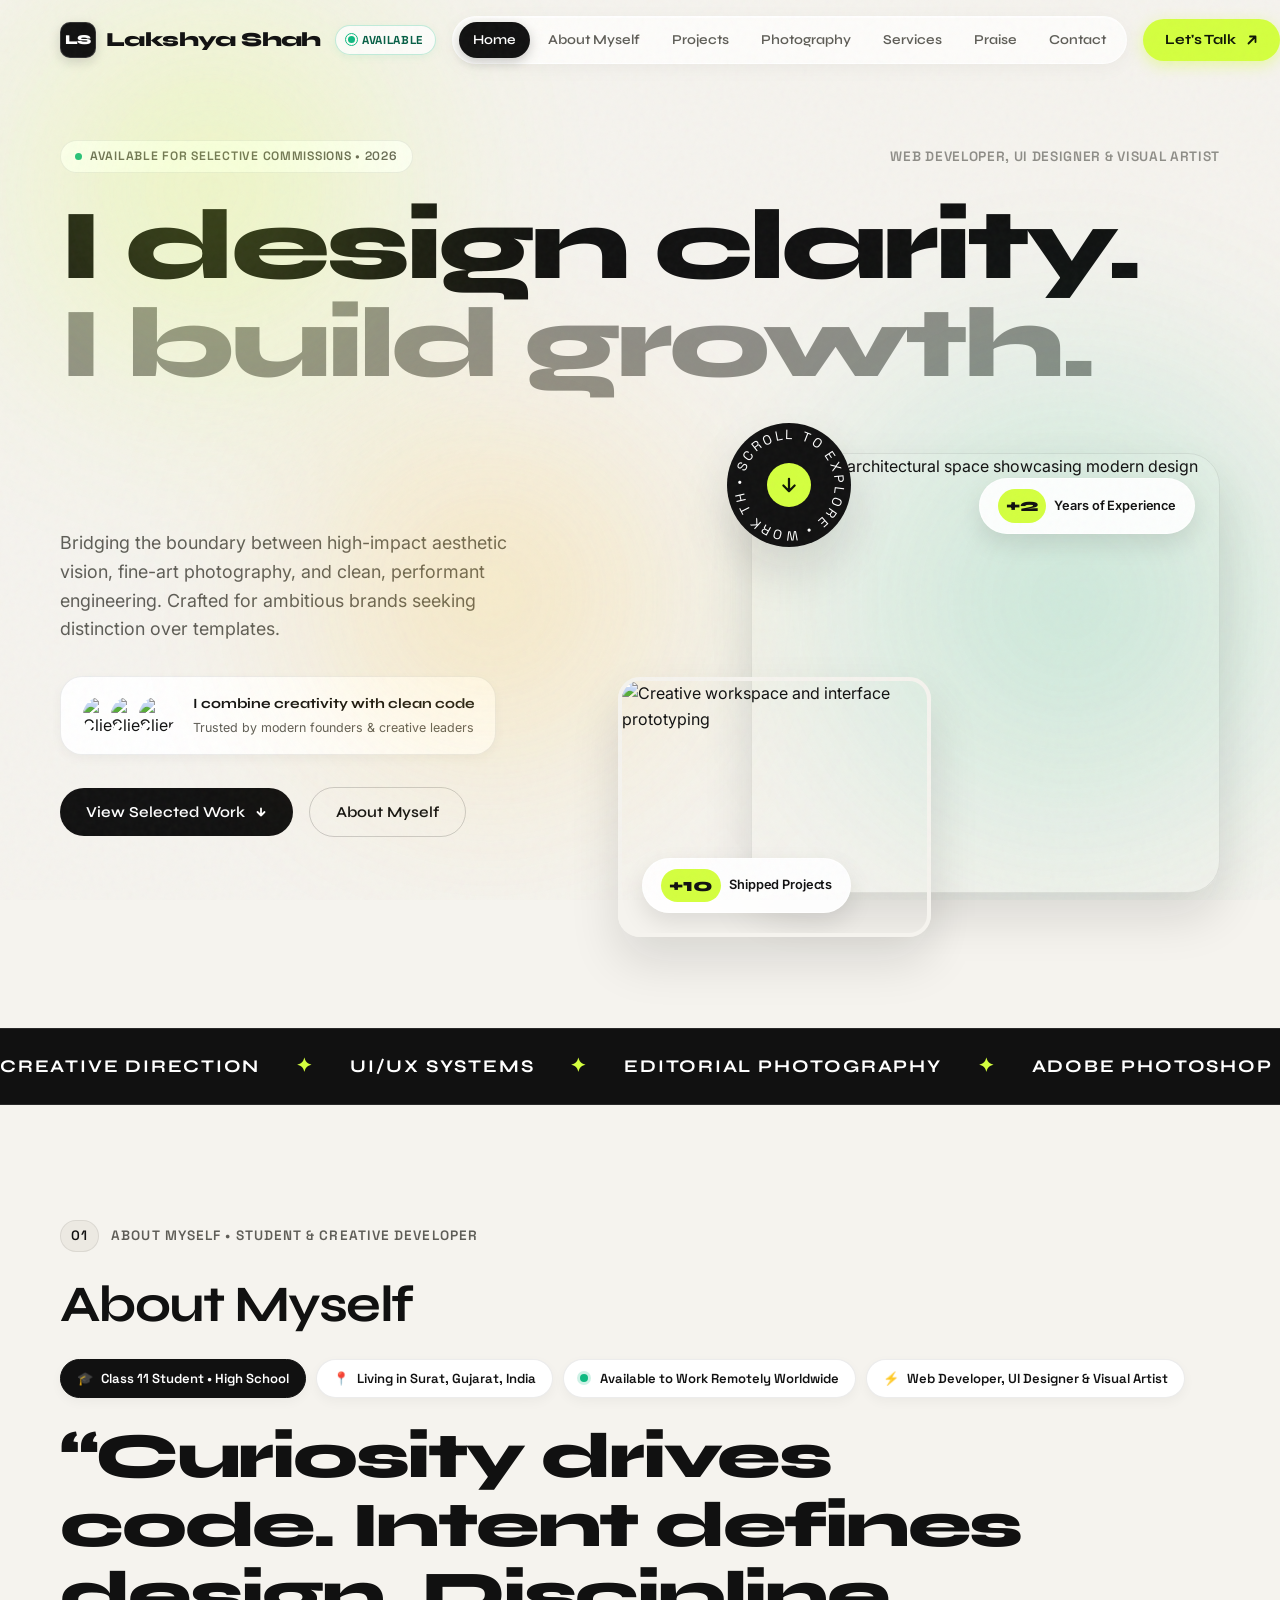
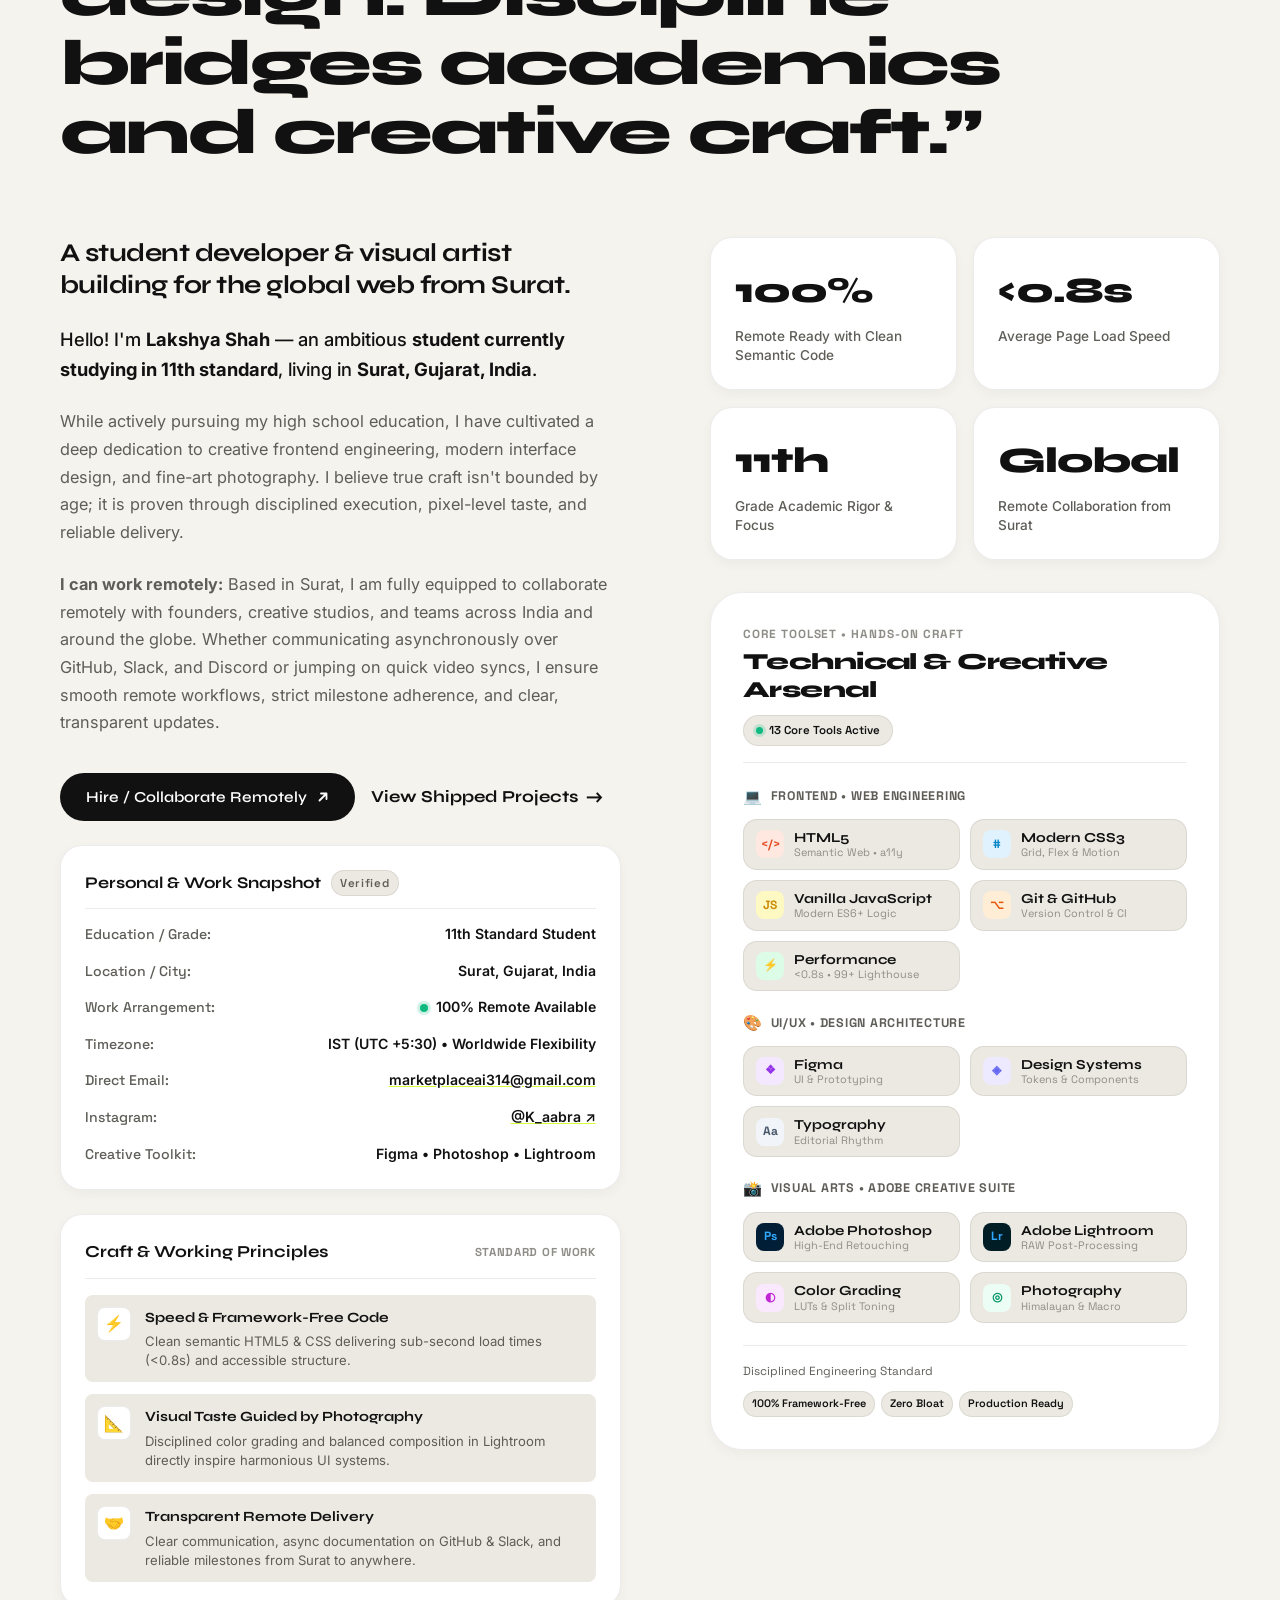
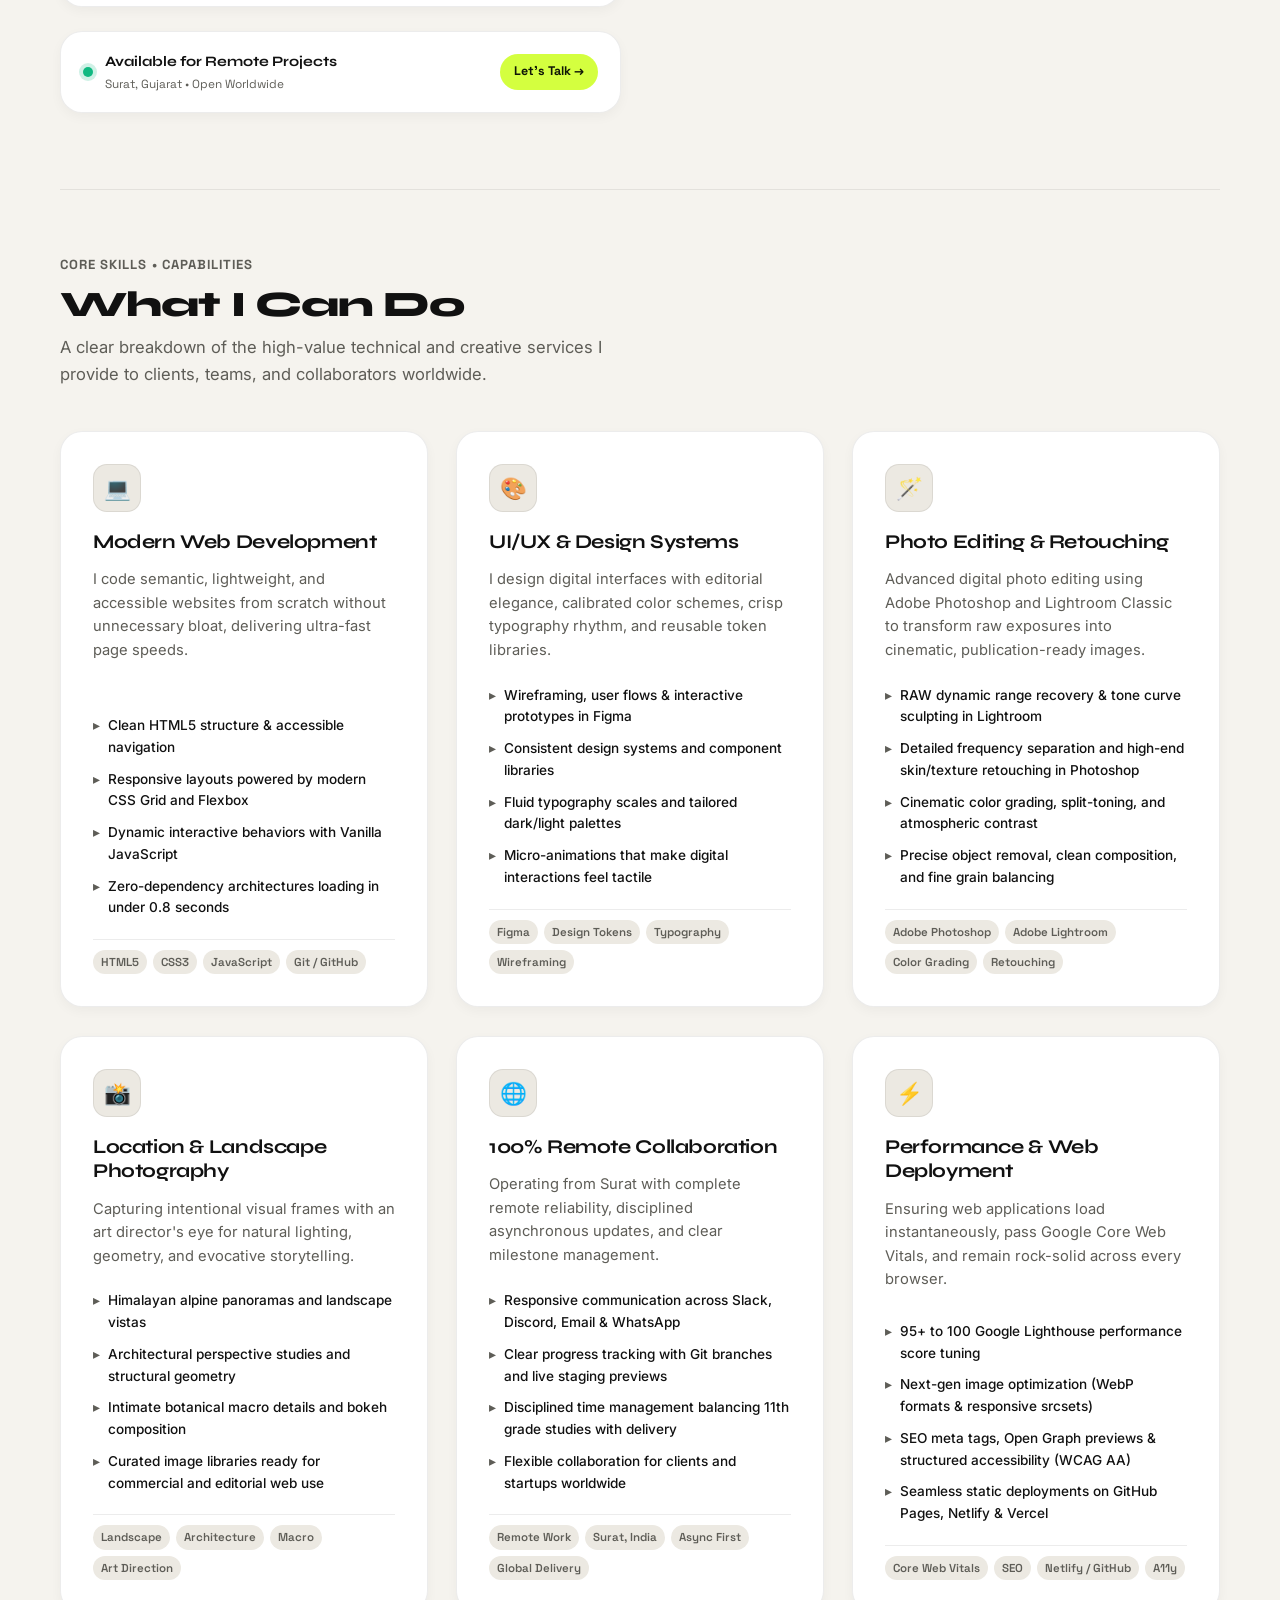
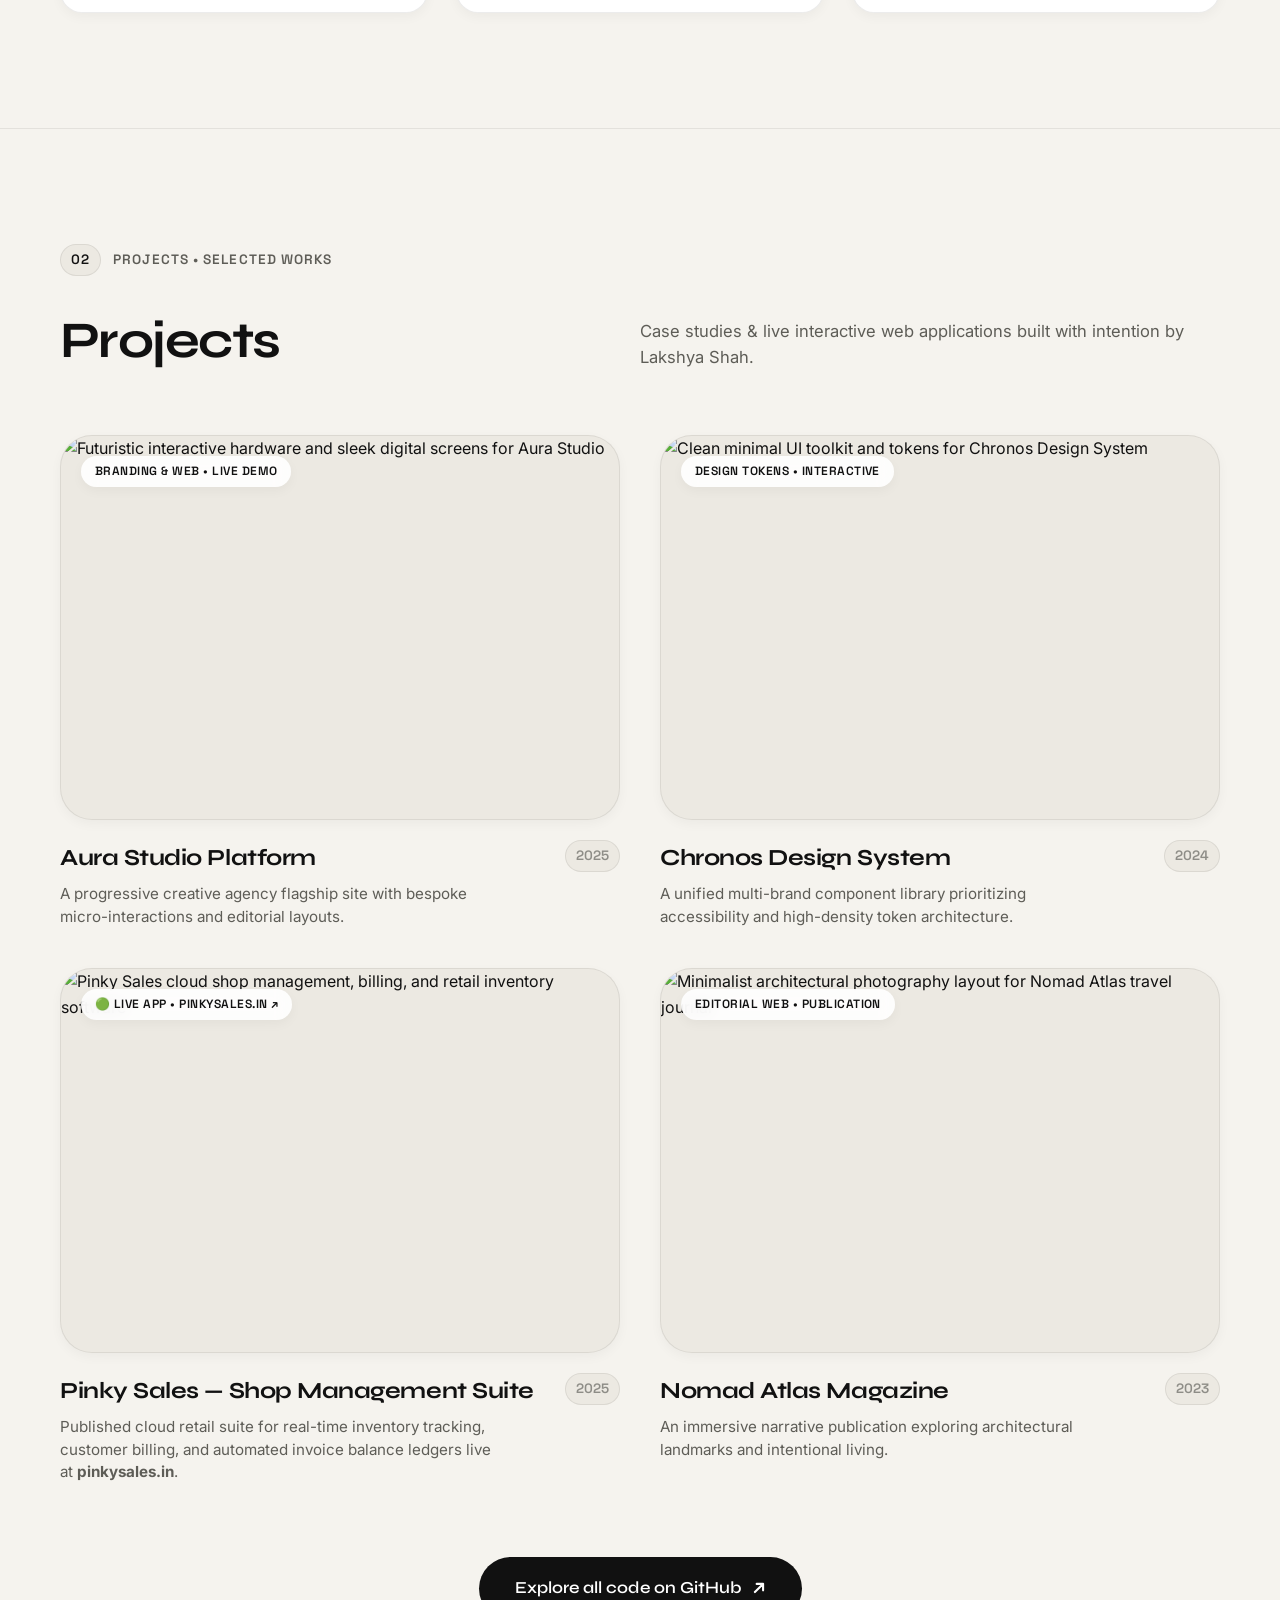
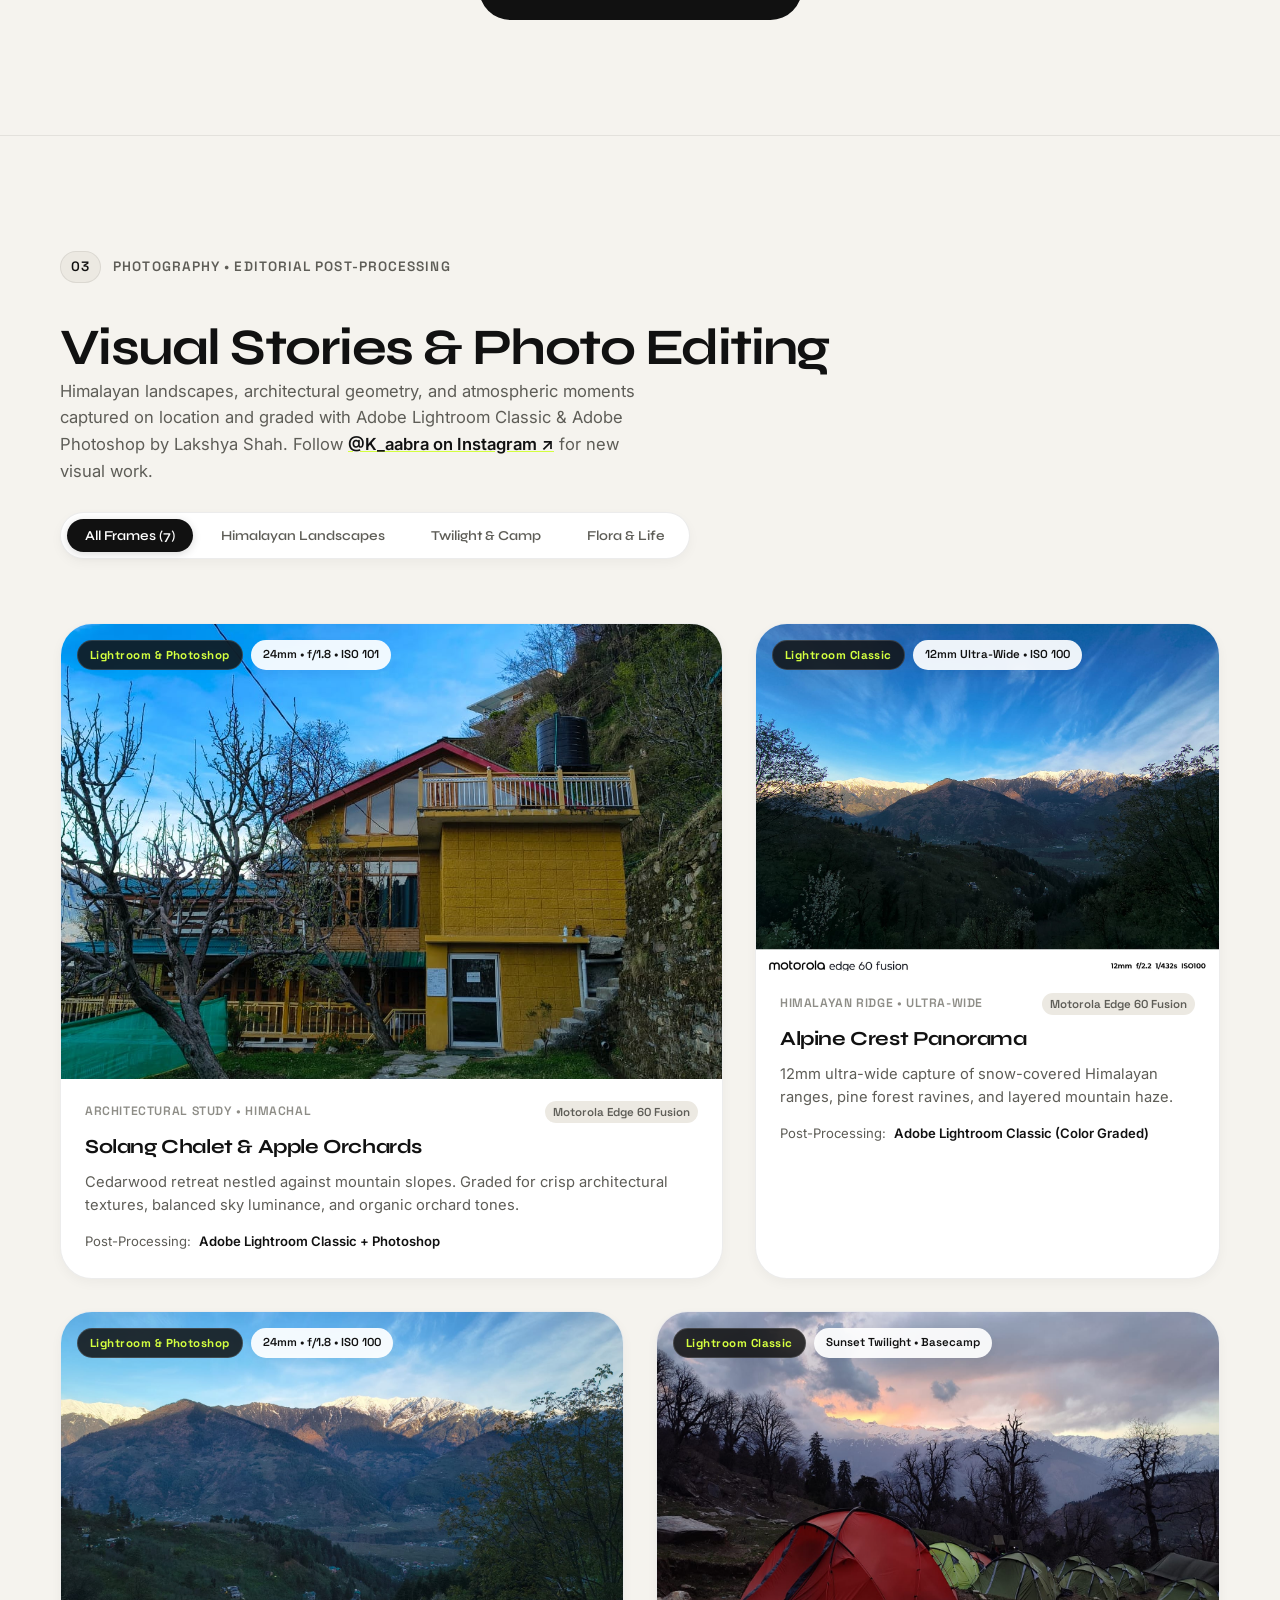
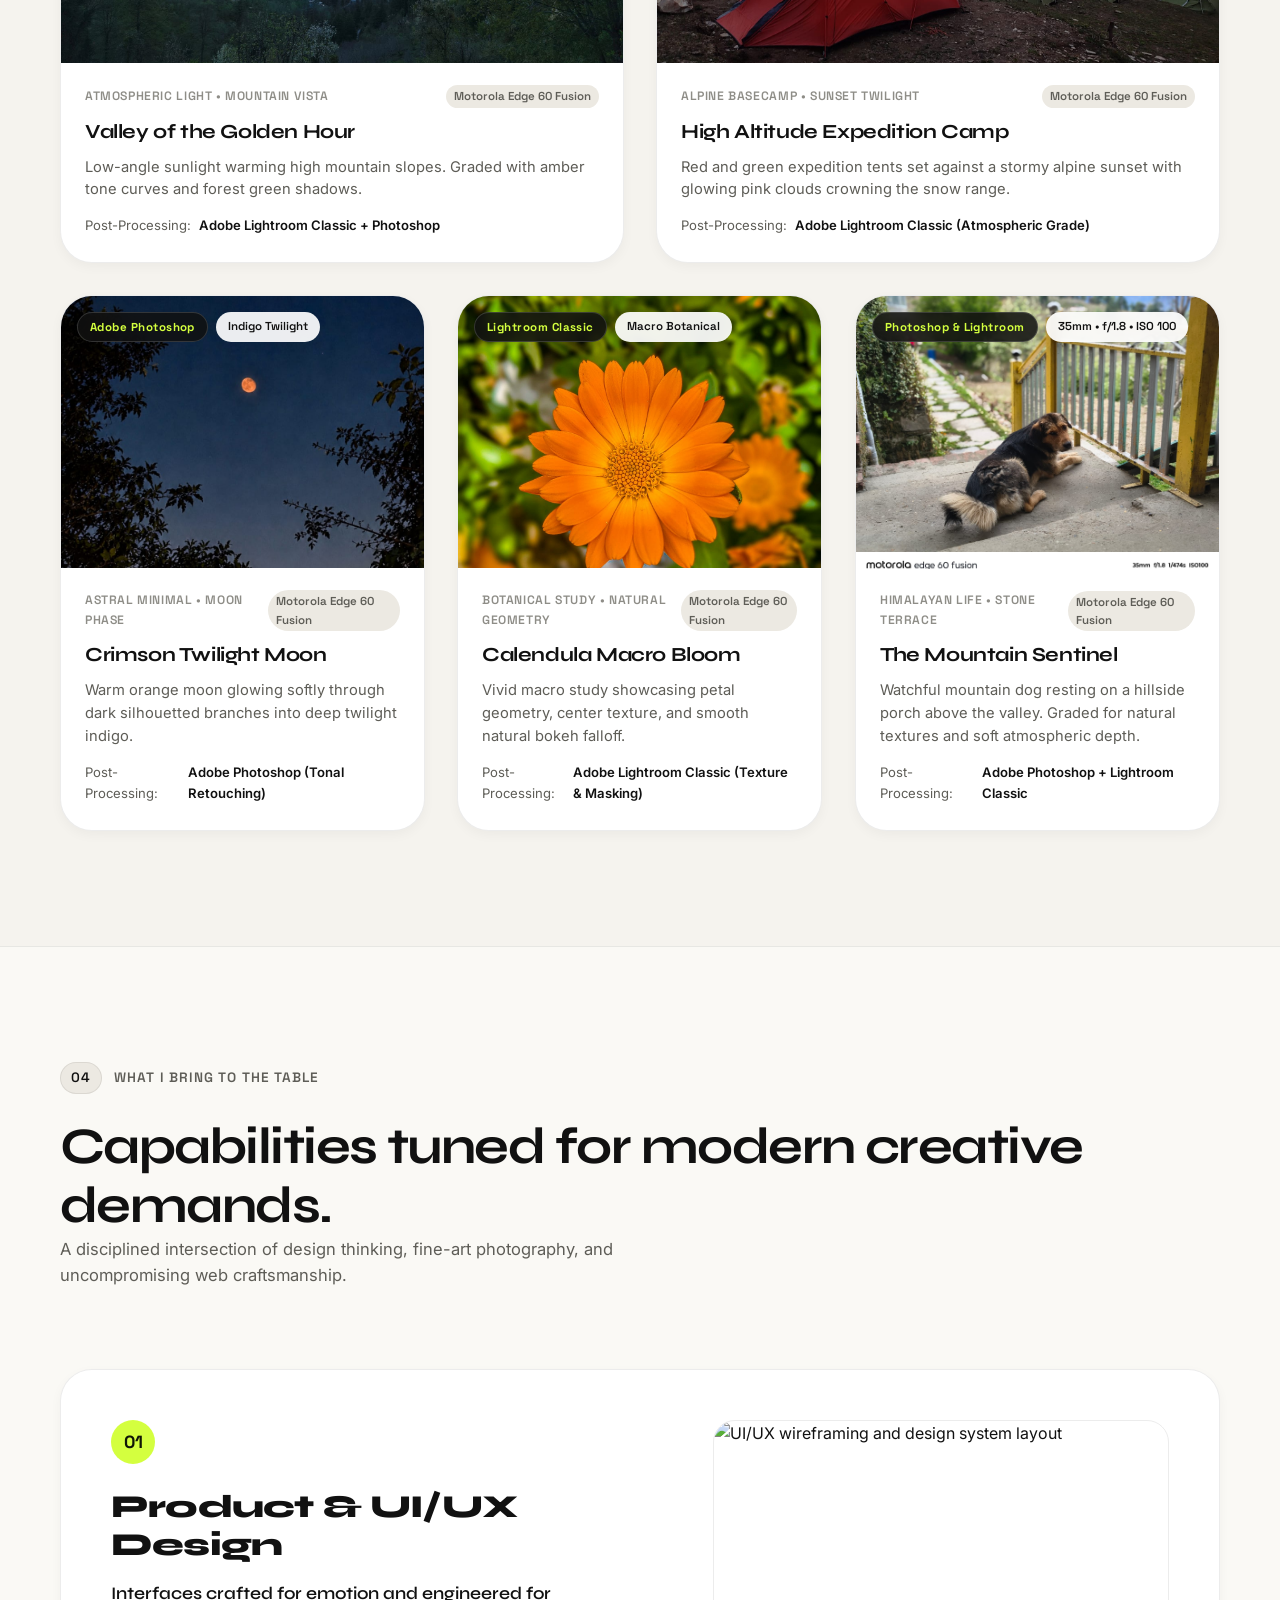
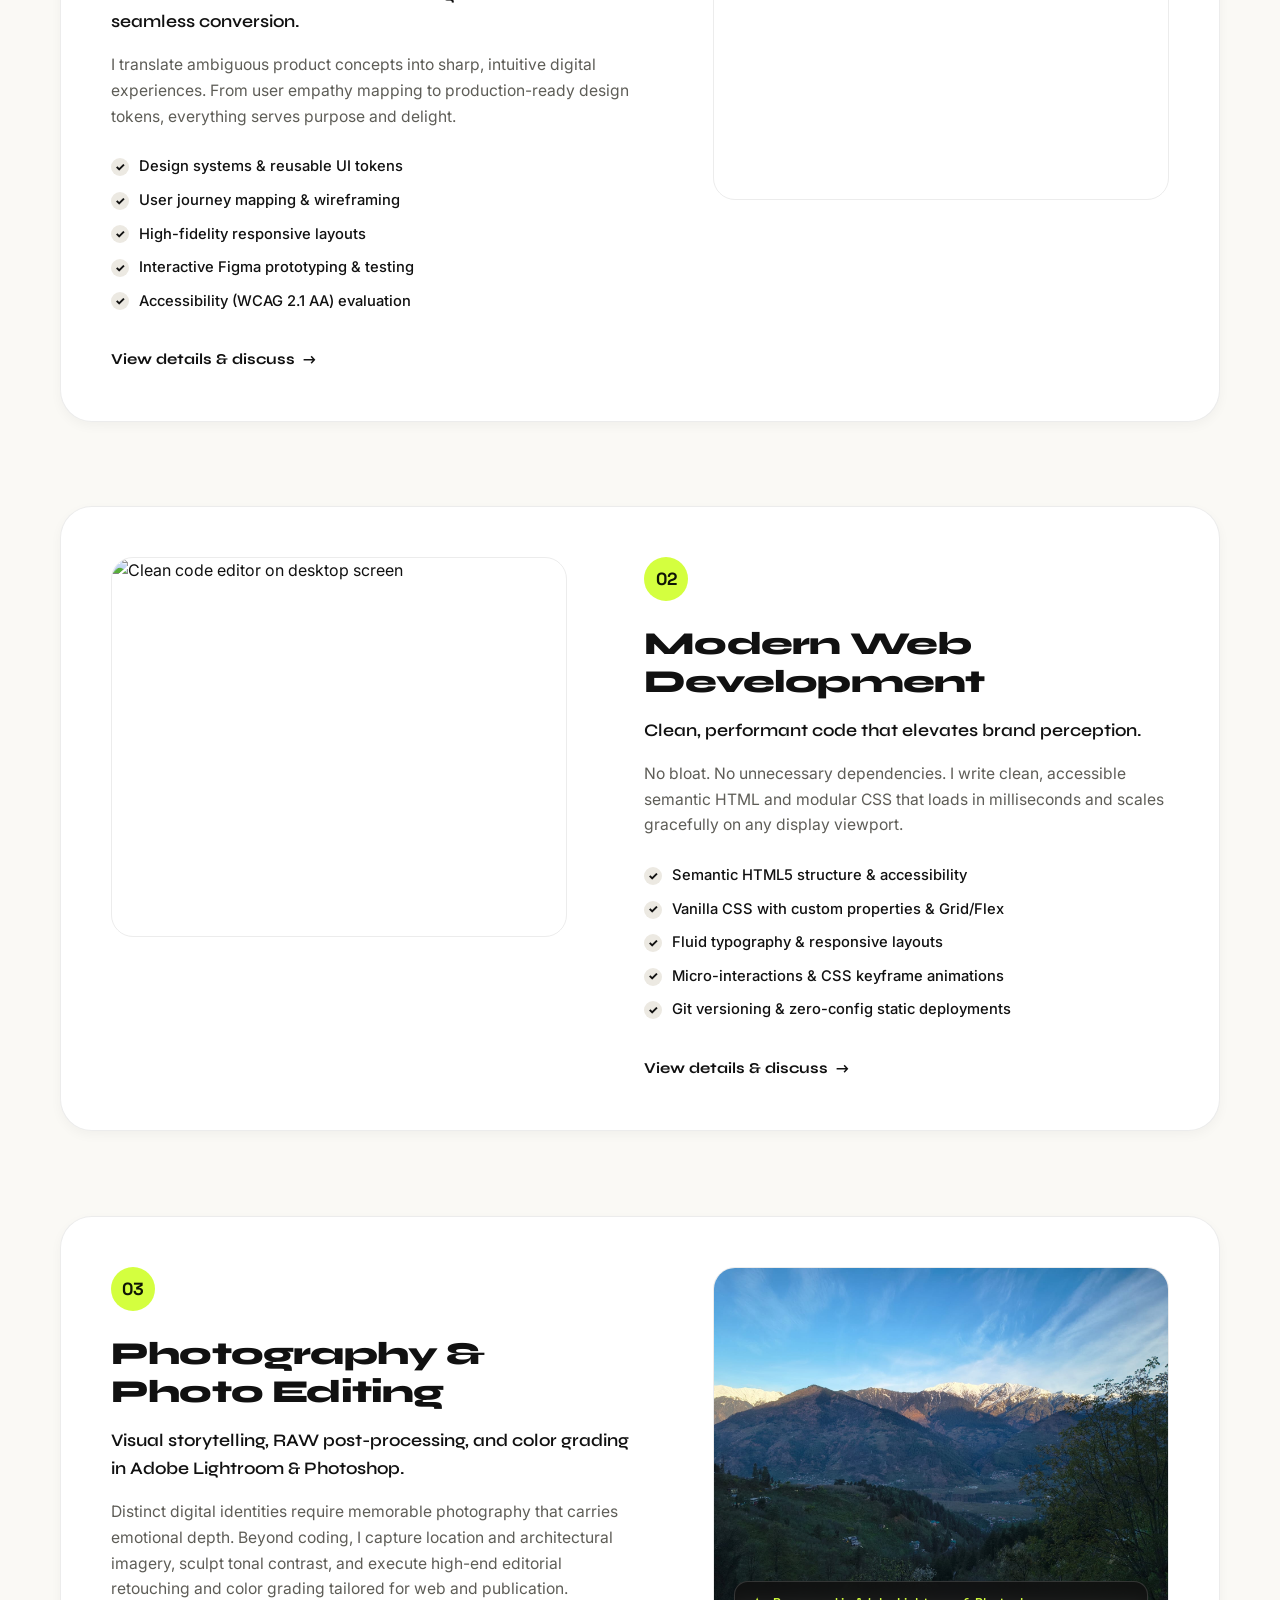
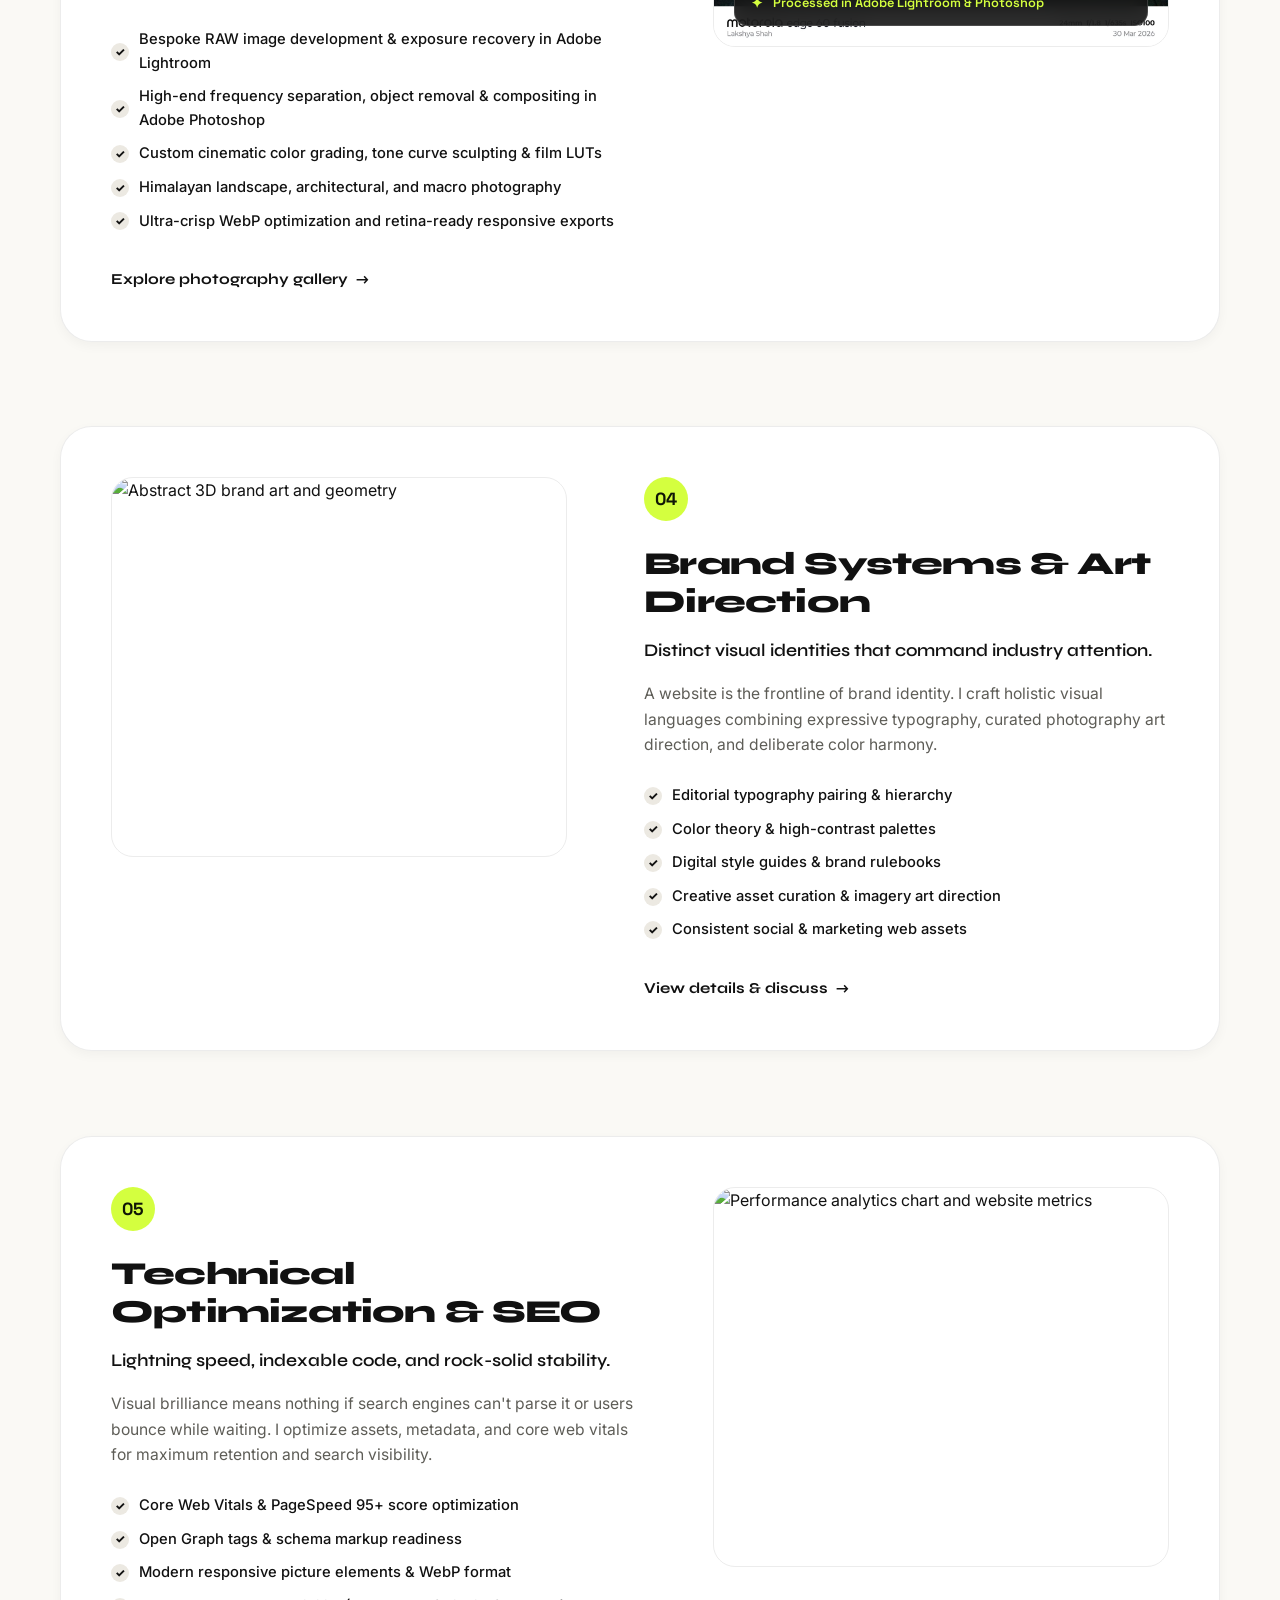
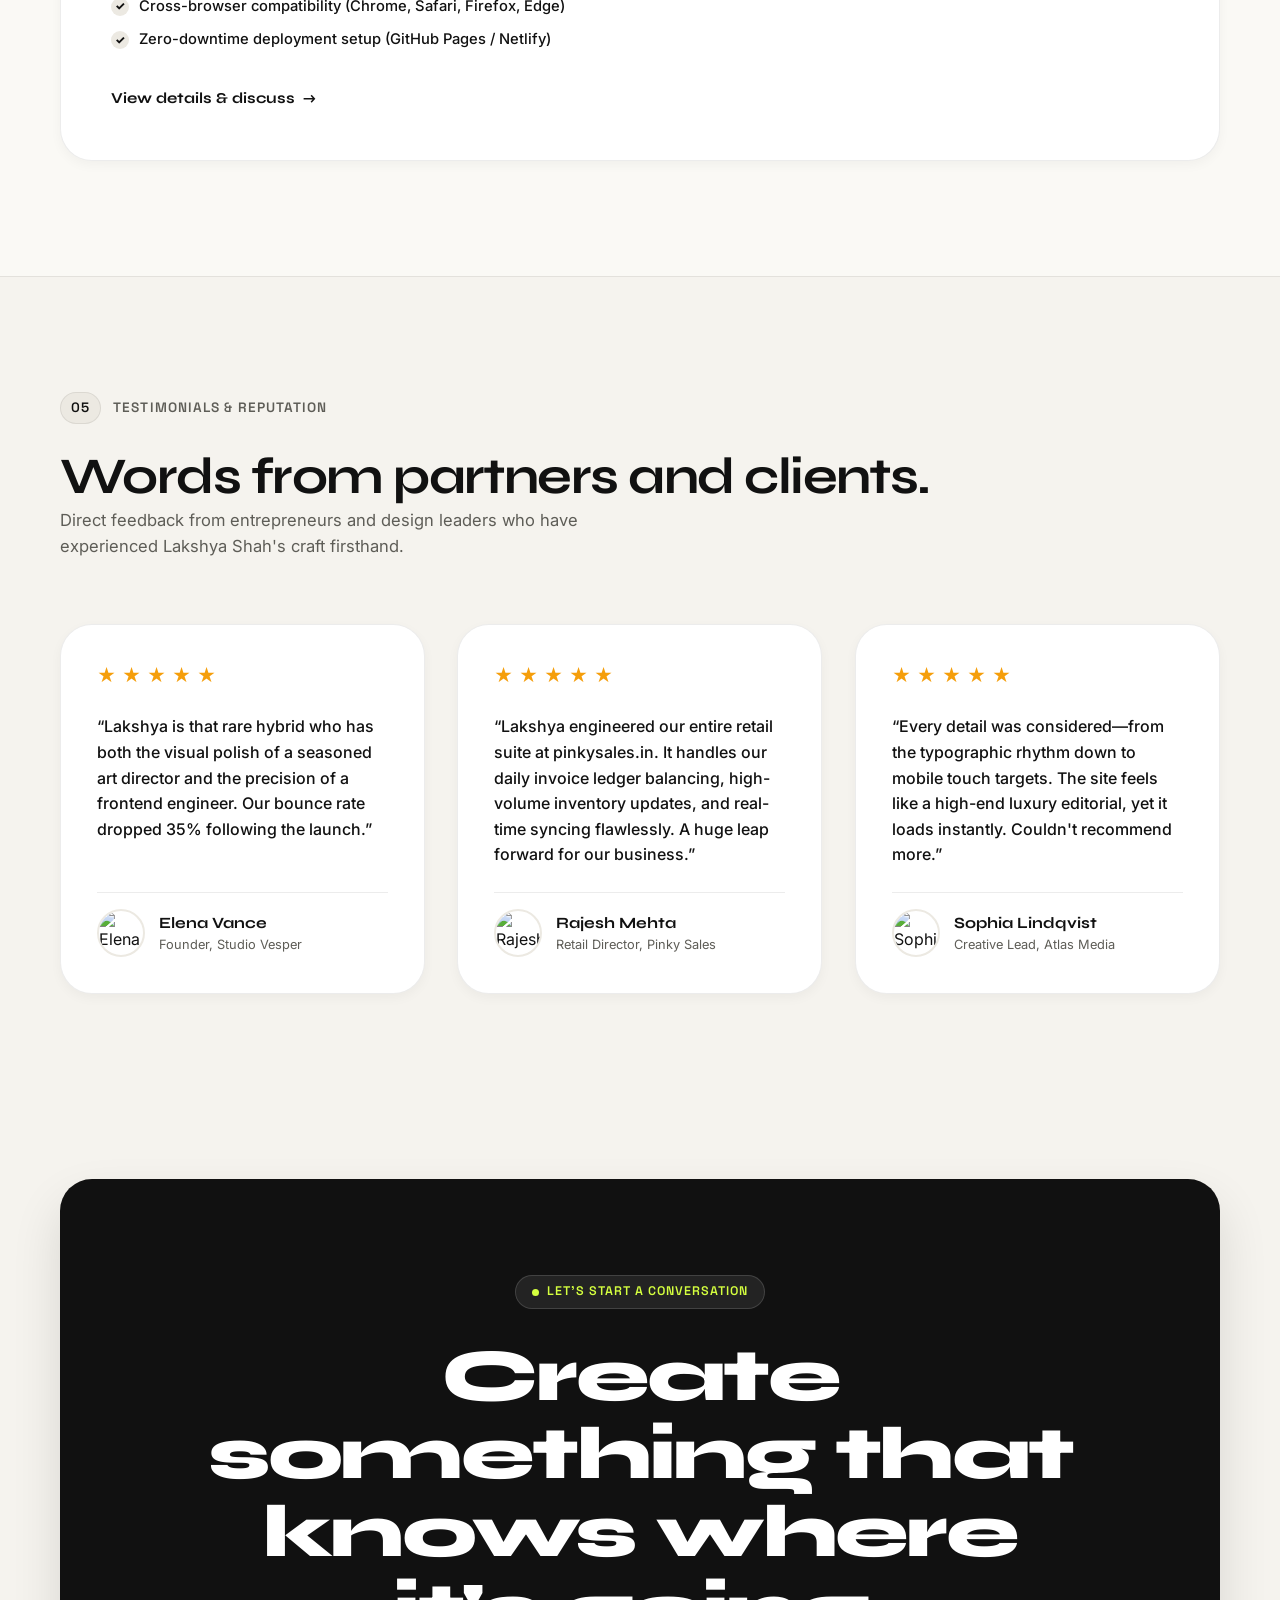
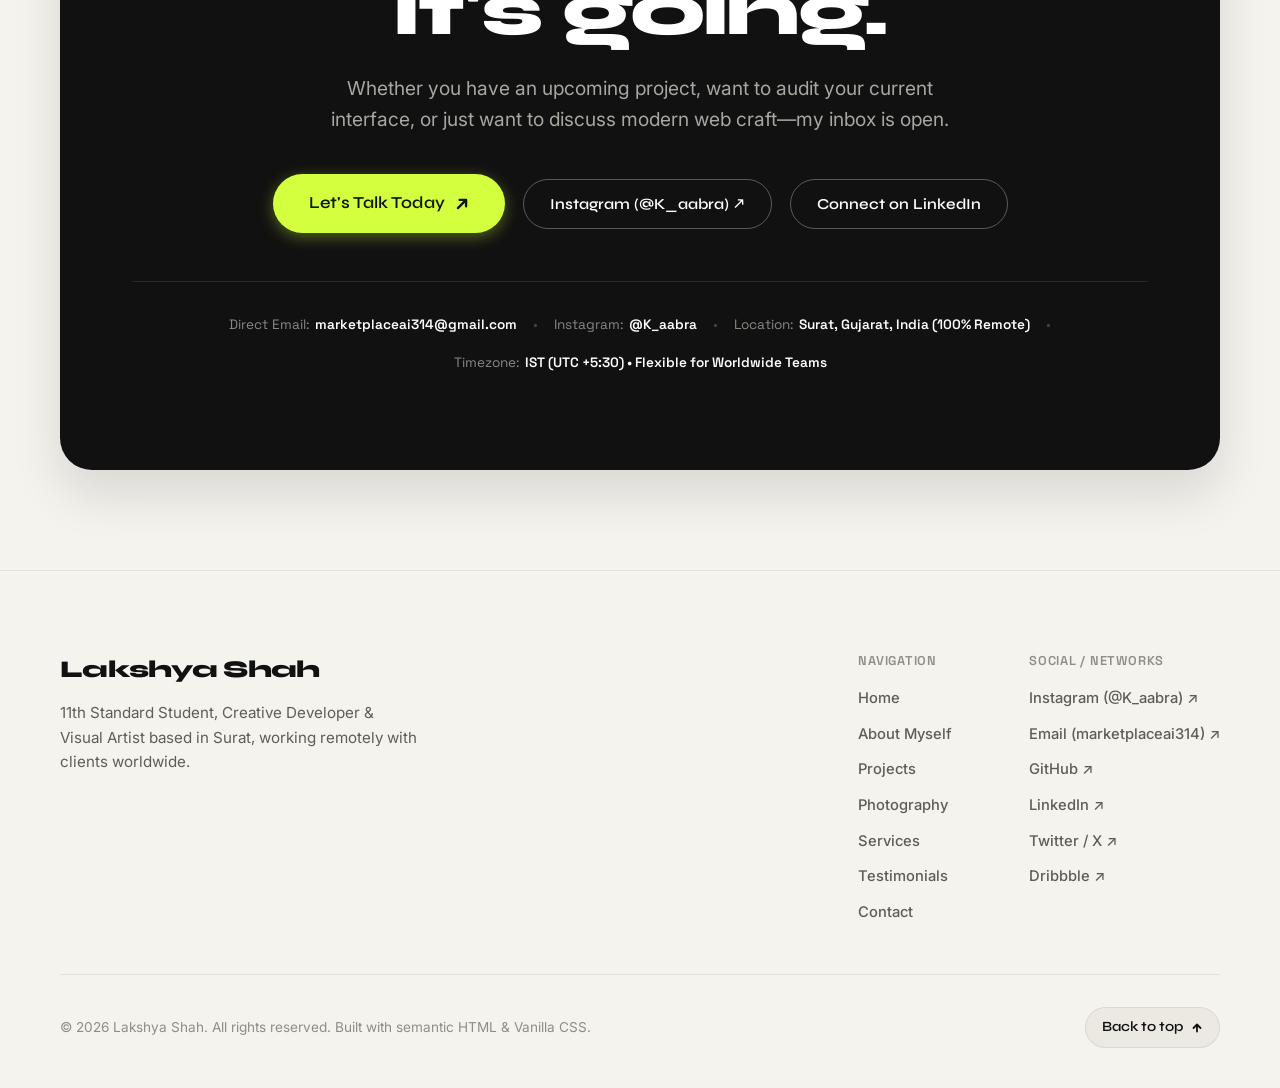
==== commit fee8bbc2: "feat: enhance portfolio UI animations, cursor behavior, and card hover effects" ====
--- a/index.html
+++ b/index.html
@@ -1534,7 +1534,12 @@
       window.addEventListener('mousemove', (e) => {
         cursorSpotlight.style.left = `${e.clientX}px`;
         cursorSpotlight.style.top = `${e.clientY}px`;
+        cursorSpotlight.style.opacity = '1';
       }, { passive: true });
+
+      document.addEventListener('mouseleave', () => {
+        cursorSpotlight.style.opacity = '0';
+      });
     }
 
     // Smooth Scroll Reveal System
--- a/style.css
+++ b/style.css
@@ -285,69 +285,64 @@
   pointer-events: none;
   z-index: 0;
   overflow: hidden;
-  opacity: 0.5;
+  opacity: 0.7;
 }
 
 .ambient-glow-orb {
   position: absolute;
   border-radius: 50%;
-  filter: blur(100px);
+  filter: blur(85px);
   pointer-events: none;
-  mix-blend-mode: multiply;
-  animation: floatOrb 22s ease-in-out infinite alternate;
+  animation: floatOrb 18s ease-in-out infinite alternate;
 }
 
 .orb-1 {
+  width: 580px;
+  height: 580px;
+  background: radial-gradient(circle, rgba(212, 255, 63, 0.45) 0%, rgba(212, 255, 63, 0.05) 60%, transparent 75%);
+  top: -100px;
+  left: -80px;
+  animation-duration: 16s;
+}
+
+.orb-2 {
+  width: 660px;
+  height: 660px;
+  background: radial-gradient(circle, rgba(16, 185, 129, 0.32) 0%, rgba(16, 185, 129, 0.05) 60%, transparent 75%);
+  top: 30%;
+  right: -120px;
+  animation-duration: 22s;
+  animation-delay: -4s;
+}
+
+.orb-3 {
   width: 520px;
   height: 520px;
-  background: radial-gradient(circle, rgba(212, 255, 63, 0.35) 0%, rgba(212, 255, 63, 0) 70%);
-  top: -120px;
-  left: -80px;
-  animation-duration: 20s;
-}
-
-.orb-2 {
-  width: 620px;
-  height: 620px;
-  background: radial-gradient(circle, rgba(16, 185, 129, 0.22) 0%, rgba(16, 185, 129, 0) 70%);
-  top: 35%;
-  right: -160px;
-  animation-duration: 26s;
-  animation-delay: -6s;
-}
-
-.orb-3 {
-  width: 500px;
-  height: 500px;
-  background: radial-gradient(circle, rgba(251, 191, 36, 0.28) 0%, rgba(251, 191, 36, 0) 70%);
-  bottom: 8%;
-  left: 15%;
-  animation-duration: 22s;
-  animation-delay: -12s;
+  background: radial-gradient(circle, rgba(251, 191, 36, 0.38) 0%, rgba(251, 191, 36, 0.05) 60%, transparent 75%);
+  bottom: 5%;
+  left: 18%;
+  animation-duration: 18s;
+  animation-delay: -8s;
 }
 
 @keyframes floatOrb {
-  0% { transform: translate(0, 0) scale(1); }
-  50% { transform: translate(70px, 50px) scale(1.12); }
-  100% { transform: translate(-50px, 80px) scale(0.94); }
+  0% { transform: translate(0, 0) scale(1) rotate(0deg); }
+  50% { transform: translate(80px, 60px) scale(1.15) rotate(10deg); }
+  100% { transform: translate(-60px, 90px) scale(0.92) rotate(-8deg); }
 }
 
 /* Interactive Spotlight Cursor Follower */
 .cursor-spotlight {
   position: fixed;
-  width: 550px;
-  height: 550px;
+  width: 520px;
+  height: 520px;
   border-radius: 50%;
   pointer-events: none;
-  background: radial-gradient(circle, rgba(212, 255, 63, 0.08) 0%, rgba(212, 255, 63, 0) 65%);
+  background: radial-gradient(circle, rgba(212, 255, 63, 0.22) 0%, rgba(16, 185, 129, 0.08) 35%, transparent 70%);
   transform: translate(-50%, -50%);
-  z-index: 1;
-  transition: opacity 0.4s ease;
+  z-index: 99;
+  transition: opacity 0.3s ease;
   opacity: 0;
-}
-
-body:hover .cursor-spotlight {
-  opacity: 1;
 }
 
 /* Sticky Header */
@@ -3198,10 +3193,11 @@
 /* --------------------------------------------------------------------------
    16. ADVANCED MOTION & INTERACTION UTILITIES
    -------------------------------------------------------------------------- */
+/* Scroll-Driven Reveal System */
 .reveal-element {
   opacity: 0;
-  transform: translateY(30px);
-  transition: opacity 0.75s cubic-bezier(0.16, 1, 0.3, 1), transform 0.75s cubic-bezier(0.16, 1, 0.3, 1);
+  transform: translateY(32px);
+  transition: opacity 0.8s cubic-bezier(0.16, 1, 0.3, 1), transform 0.8s cubic-bezier(0.16, 1, 0.3, 1);
   will-change: opacity, transform;
 }
 
@@ -3210,30 +3206,135 @@
   transform: translateY(0);
 }
 
-/* Photo Card Interactive Elevation */
+/* "What I Can Do" Cards Hover Sheen & Lift (-8px) */
+.can-do-card {
+  position: relative;
+  overflow: hidden;
+  transition: transform 0.35s cubic-bezier(0.16, 1, 0.3, 1), box-shadow 0.35s cubic-bezier(0.16, 1, 0.3, 1), border-color 0.25s ease;
+}
+
+.can-do-card::before {
+  content: '';
+  position: absolute;
+  top: -60%;
+  left: -60%;
+  width: 220%;
+  height: 220%;
+  background: linear-gradient(
+    45deg,
+    transparent 42%,
+    rgba(212, 255, 63, 0.28) 49%,
+    rgba(255, 255, 255, 0.6) 51%,
+    transparent 58%
+  );
+  transform: rotate(-30deg) translateY(-120%);
+  transition: transform 0.85s cubic-bezier(0.16, 1, 0.3, 1);
+  pointer-events: none;
+  z-index: 2;
+}
+
+.can-do-card:hover {
+  transform: translateY(-8px);
+  box-shadow: 0 20px 48px rgba(17, 17, 17, 0.1);
+  border-color: rgba(17, 17, 17, 0.28);
+}
+
+.can-do-card:hover::before {
+  transform: rotate(-30deg) translateY(120%);
+}
+
+/* Service Icons Dynamic Rotation & Lime Glow (rotate 6deg + accent bg) */
+.service-row {
+  transition: transform 0.35s cubic-bezier(0.16, 1, 0.3, 1), box-shadow 0.35s cubic-bezier(0.16, 1, 0.3, 1);
+}
+
+.service-row:hover {
+  transform: translateY(-4px);
+}
+
+.service-index {
+  transition: transform 0.35s cubic-bezier(0.16, 1, 0.3, 1), background-color 0.25s ease, color 0.25s ease, box-shadow 0.35s ease;
+}
+
+.service-row:hover .service-index {
+  transform: scale(1.12) rotate(6deg);
+  background-color: var(--accent);
+  color: var(--accent-dark);
+  box-shadow: 0 4px 16px rgba(212, 255, 63, 0.5);
+}
+
+.can-do-icon-wrap {
+  transition: transform 0.35s cubic-bezier(0.16, 1, 0.3, 1), background-color 0.25s ease, box-shadow 0.35s ease, border-color 0.25s ease;
+}
+
+.can-do-card:hover .can-do-icon-wrap {
+  transform: scale(1.15) rotate(6deg);
+  background-color: var(--accent);
+  border-color: var(--accent);
+  box-shadow: 0 8px 20px rgba(212, 255, 63, 0.6);
+}
+
+/* Arsenal Chips Interactive Bounce & Category Tool Highlighting */
+.arsenal-chip {
+  cursor: pointer;
+  transition: transform 0.28s cubic-bezier(0.16, 1, 0.3, 1), box-shadow 0.28s cubic-bezier(0.16, 1, 0.3, 1), border-color 0.25s ease, background-color 0.25s ease;
+}
+
+.arsenal-chip:hover {
+  transform: translateY(-4px) scale(1.03);
+  box-shadow: 0 10px 24px rgba(0, 0, 0, 0.1);
+  border-color: var(--text-main);
+  background-color: #ffffff;
+}
+
+.chip-icon-badge {
+  transition: transform 0.28s cubic-bezier(0.16, 1, 0.3, 1), box-shadow 0.28s ease, background-color 0.25s ease, color 0.25s ease;
+}
+
+.arsenal-chip:hover .chip-icon-badge {
+  transform: scale(1.14) rotate(4deg);
+}
+
+.arsenal-chip:hover .chip-icon-html { background: #e34f26; color: #fff; box-shadow: 0 4px 14px rgba(227, 79, 38, 0.4); }
+.arsenal-chip:hover .chip-icon-css { background: #1572b6; color: #fff; box-shadow: 0 4px 14px rgba(21, 114, 182, 0.4); }
+.arsenal-chip:hover .chip-icon-js { background: #f7df1e; color: #000; box-shadow: 0 4px 14px rgba(247, 223, 30, 0.4); }
+.arsenal-chip:hover .chip-icon-git { background: #f05032; color: #fff; box-shadow: 0 4px 14px rgba(240, 80, 50, 0.4); }
+.arsenal-chip:hover .chip-icon-perf { background: #10b981; color: #fff; box-shadow: 0 4px 14px rgba(16, 185, 129, 0.4); }
+.arsenal-chip:hover .chip-icon-figma { background: #a259ff; color: #fff; box-shadow: 0 4px 14px rgba(162, 89, 255, 0.4); }
+.arsenal-chip:hover .chip-icon-tokens { background: #6366f1; color: #fff; box-shadow: 0 4px 14px rgba(99, 102, 241, 0.4); }
+.arsenal-chip:hover .chip-icon-type { background: #111111; color: #d4ff3f; box-shadow: 0 4px 14px rgba(17, 17, 17, 0.4); }
+.arsenal-chip:hover .chip-icon-ps { background: #001e36; color: #31a8ff; border: 1px solid #31a8ff; box-shadow: 0 4px 14px rgba(49, 168, 255, 0.45); }
+.arsenal-chip:hover .chip-icon-lr { background: #001e36; color: #31a8ff; border: 1px solid #31a8ff; box-shadow: 0 4px 14px rgba(49, 168, 255, 0.45); }
+.arsenal-chip:hover .chip-icon-color { background: #8b5cf6; color: #fff; box-shadow: 0 4px 14px rgba(139, 92, 246, 0.4); }
+.arsenal-chip:hover .chip-icon-photo { background: #10b981; color: #fff; box-shadow: 0 4px 14px rgba(16, 185, 129, 0.4); }
+
+/* Photography Gallery Hover Polish: 3D Shadow (-8px) & Subtle Image Zoom (1.07) */
 .photo-card {
-  transition: transform var(--transition-normal), box-shadow var(--transition-normal), border-color var(--transition-fast);
+  position: relative;
+  overflow: hidden;
+  transition: transform 0.4s cubic-bezier(0.16, 1, 0.3, 1), box-shadow 0.4s cubic-bezier(0.16, 1, 0.3, 1), border-color 0.3s ease;
 }
 
 .photo-card:hover {
-  transform: translateY(-6px);
-  box-shadow: 0 20px 45px rgba(0, 0, 0, 0.12);
-  border-color: rgba(17, 17, 17, 0.25);
+  transform: translateY(-8px);
+  box-shadow: 0 24px 50px rgba(0, 0, 0, 0.15);
+  border-color: rgba(17, 17, 17, 0.3);
+}
+
+.photo-card .photo-img {
+  transition: transform 0.65s cubic-bezier(0.16, 1, 0.3, 1);
 }
 
 .photo-card:hover .photo-img {
-  transform: scale(1.06);
-}
-
-/* Arsenal Chip Interactive Bounce & Glow */
-.arsenal-chip {
-  transition: transform 0.25s cubic-bezier(0.16, 1, 0.3, 1), box-shadow 0.25s, border-color 0.25s, background-color 0.25s;
-}
-
-.arsenal-chip:hover {
-  transform: translateY(-3px) scale(1.02);
-  box-shadow: 0 8px 20px rgba(0, 0, 0, 0.08);
-  border-color: var(--accent-dark);
+  transform: scale(1.07);
+}
+
+.photo-card .photo-badge-suite {
+  transition: transform 0.35s cubic-bezier(0.16, 1, 0.3, 1);
+}
+
+.photo-card:hover .photo-badge-suite {
+  transform: translateY(-4px);
 }
 
 /* Interactive Badges */
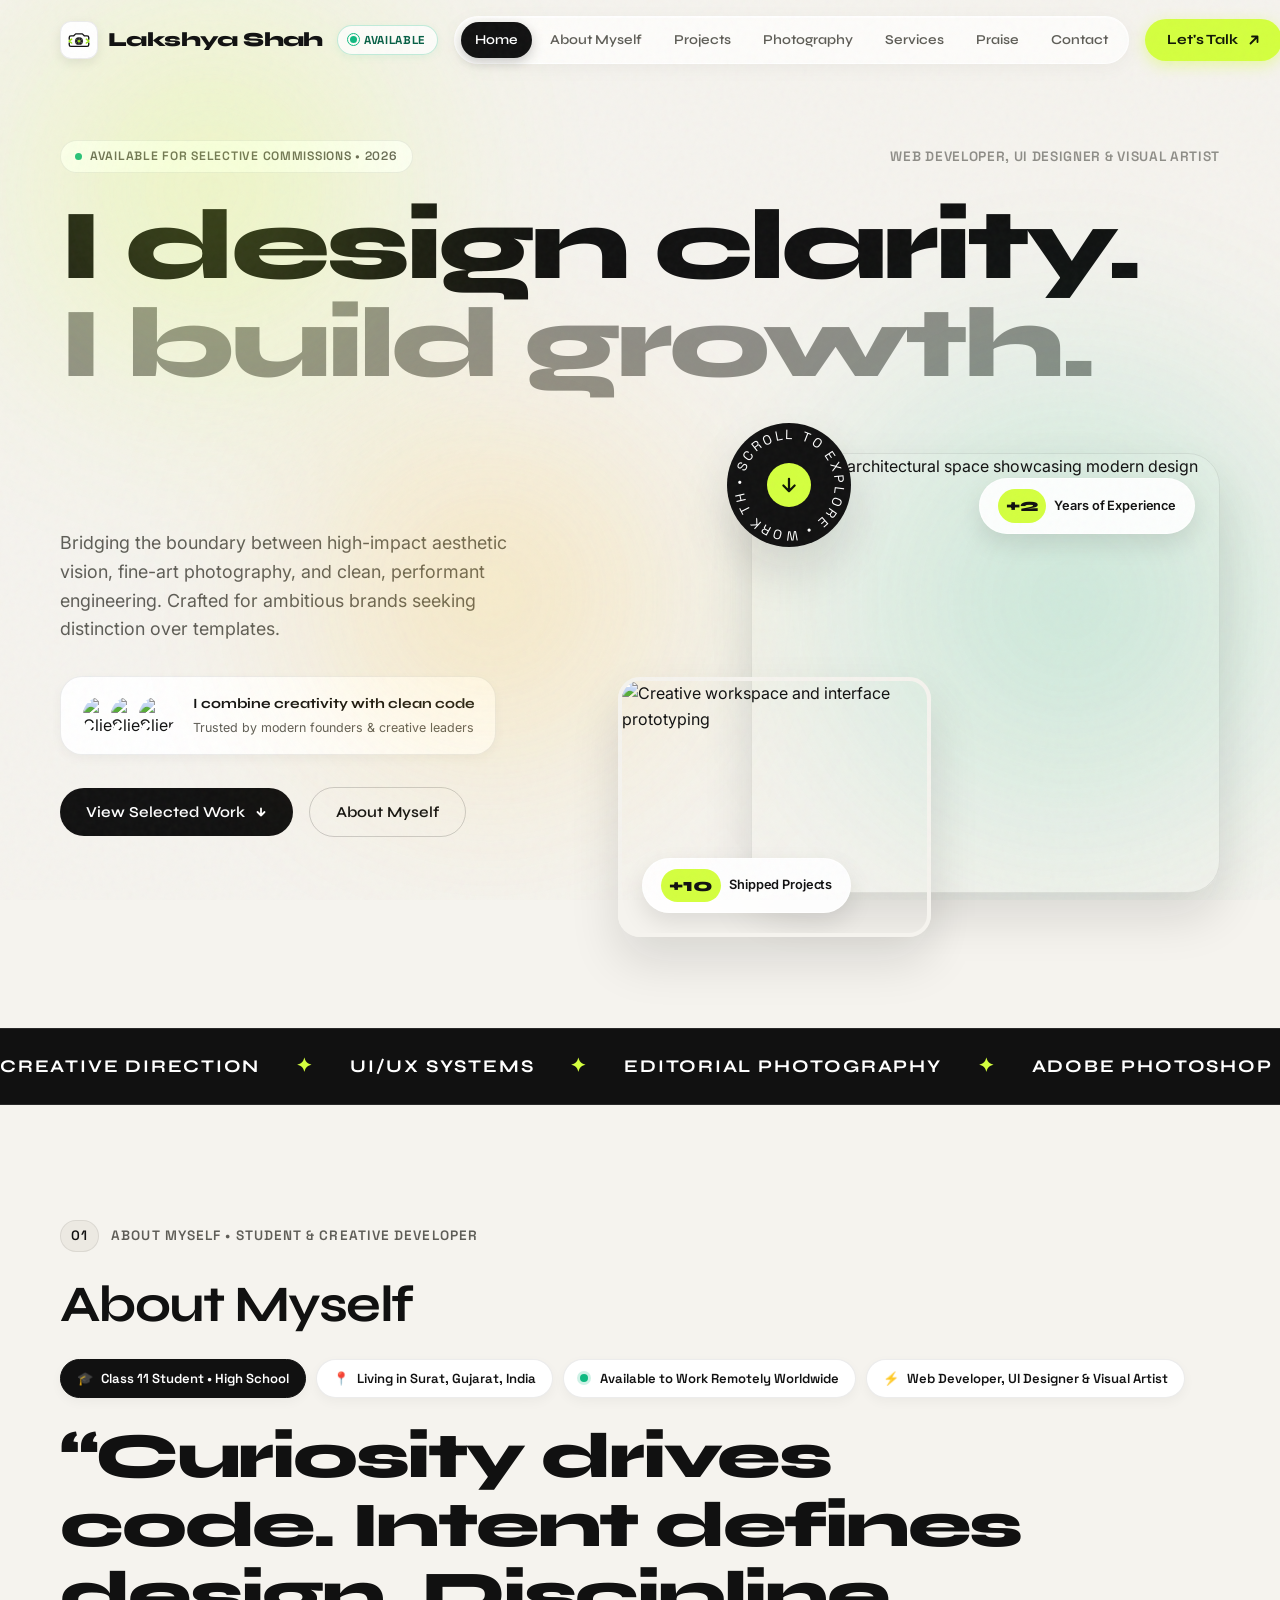
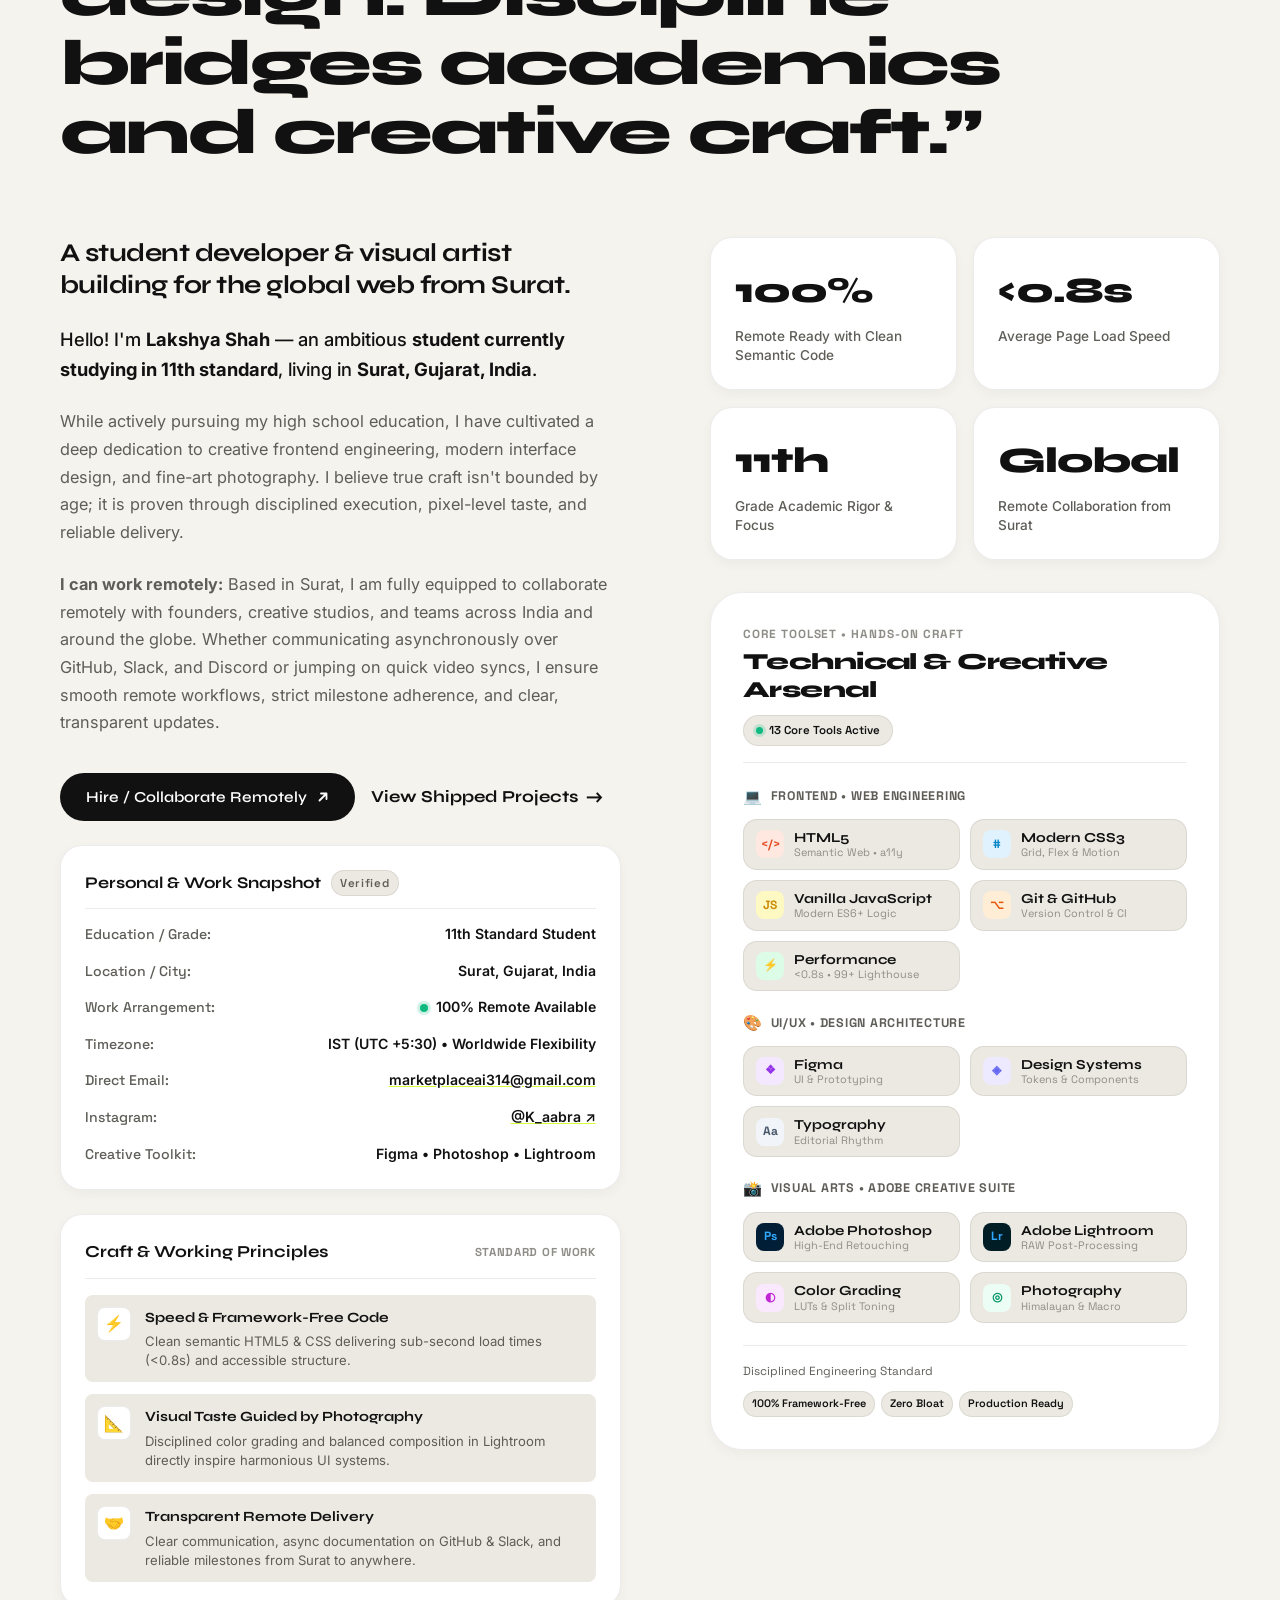
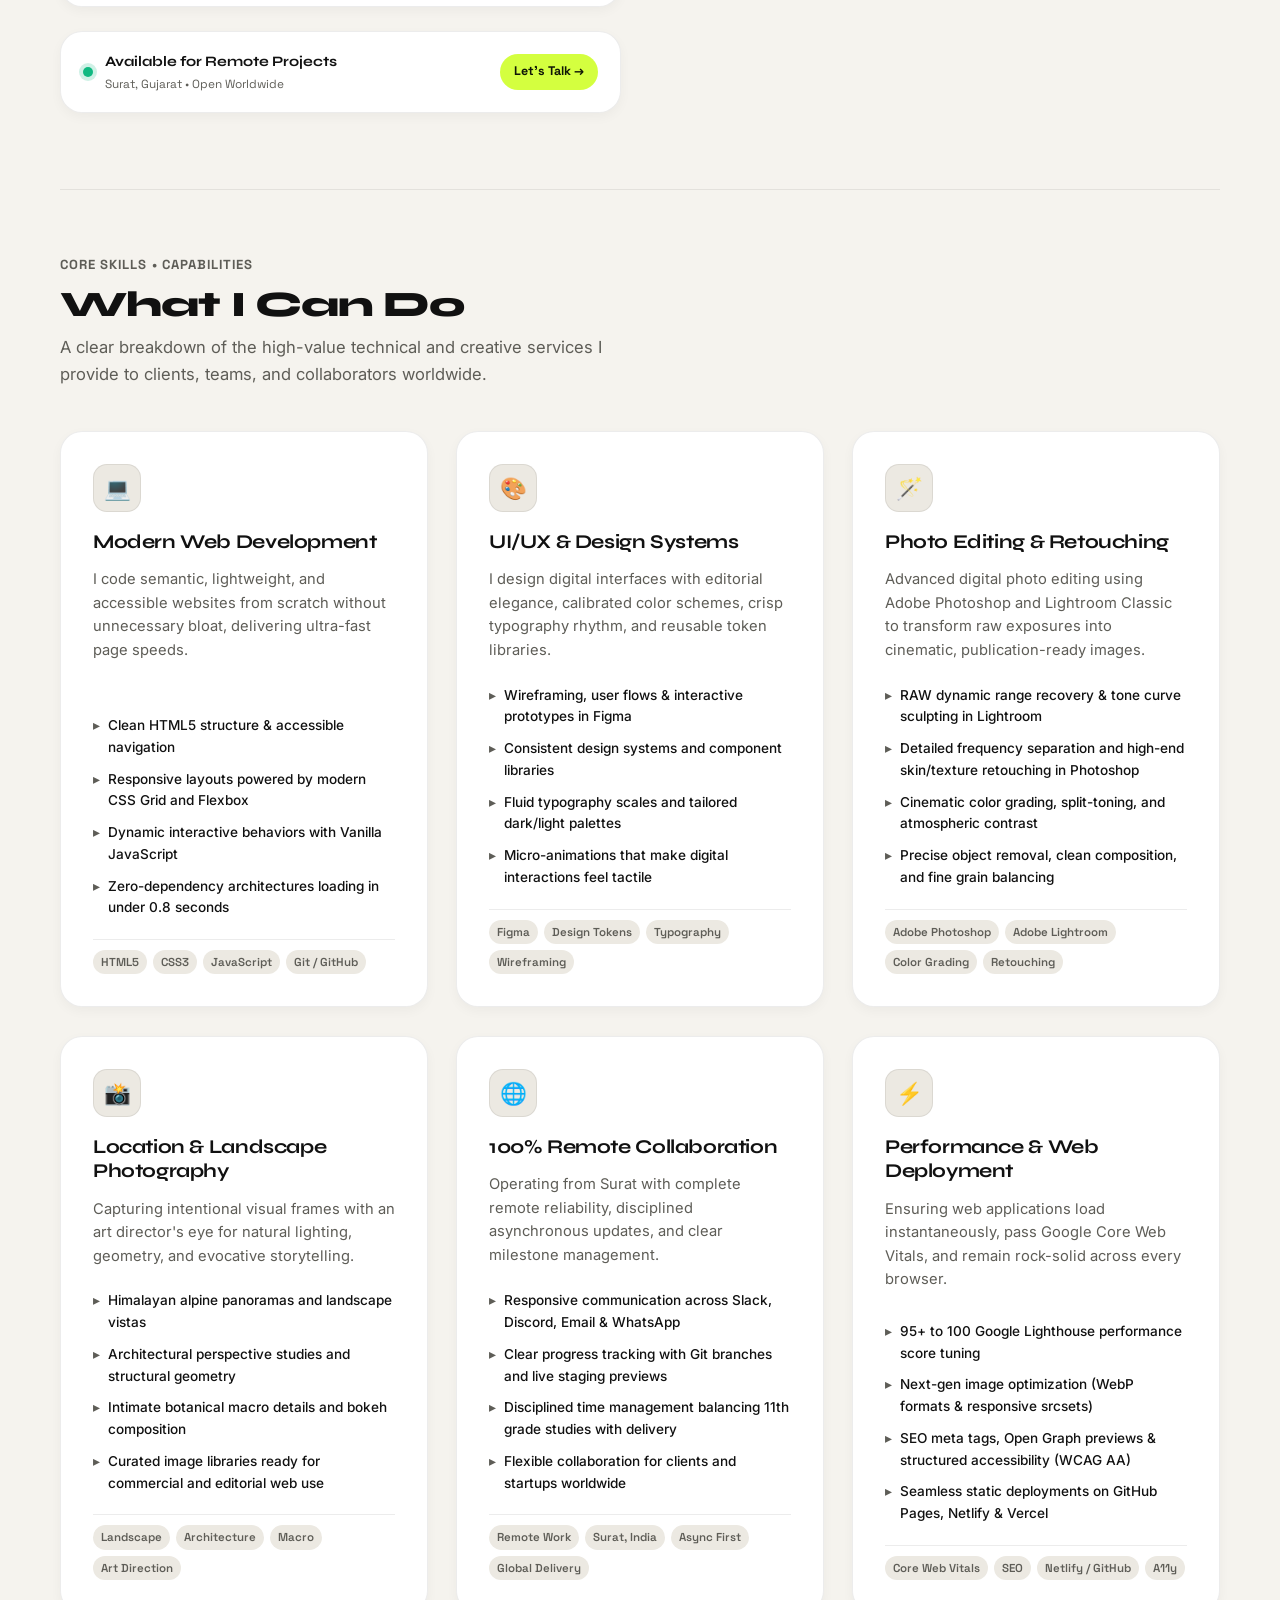
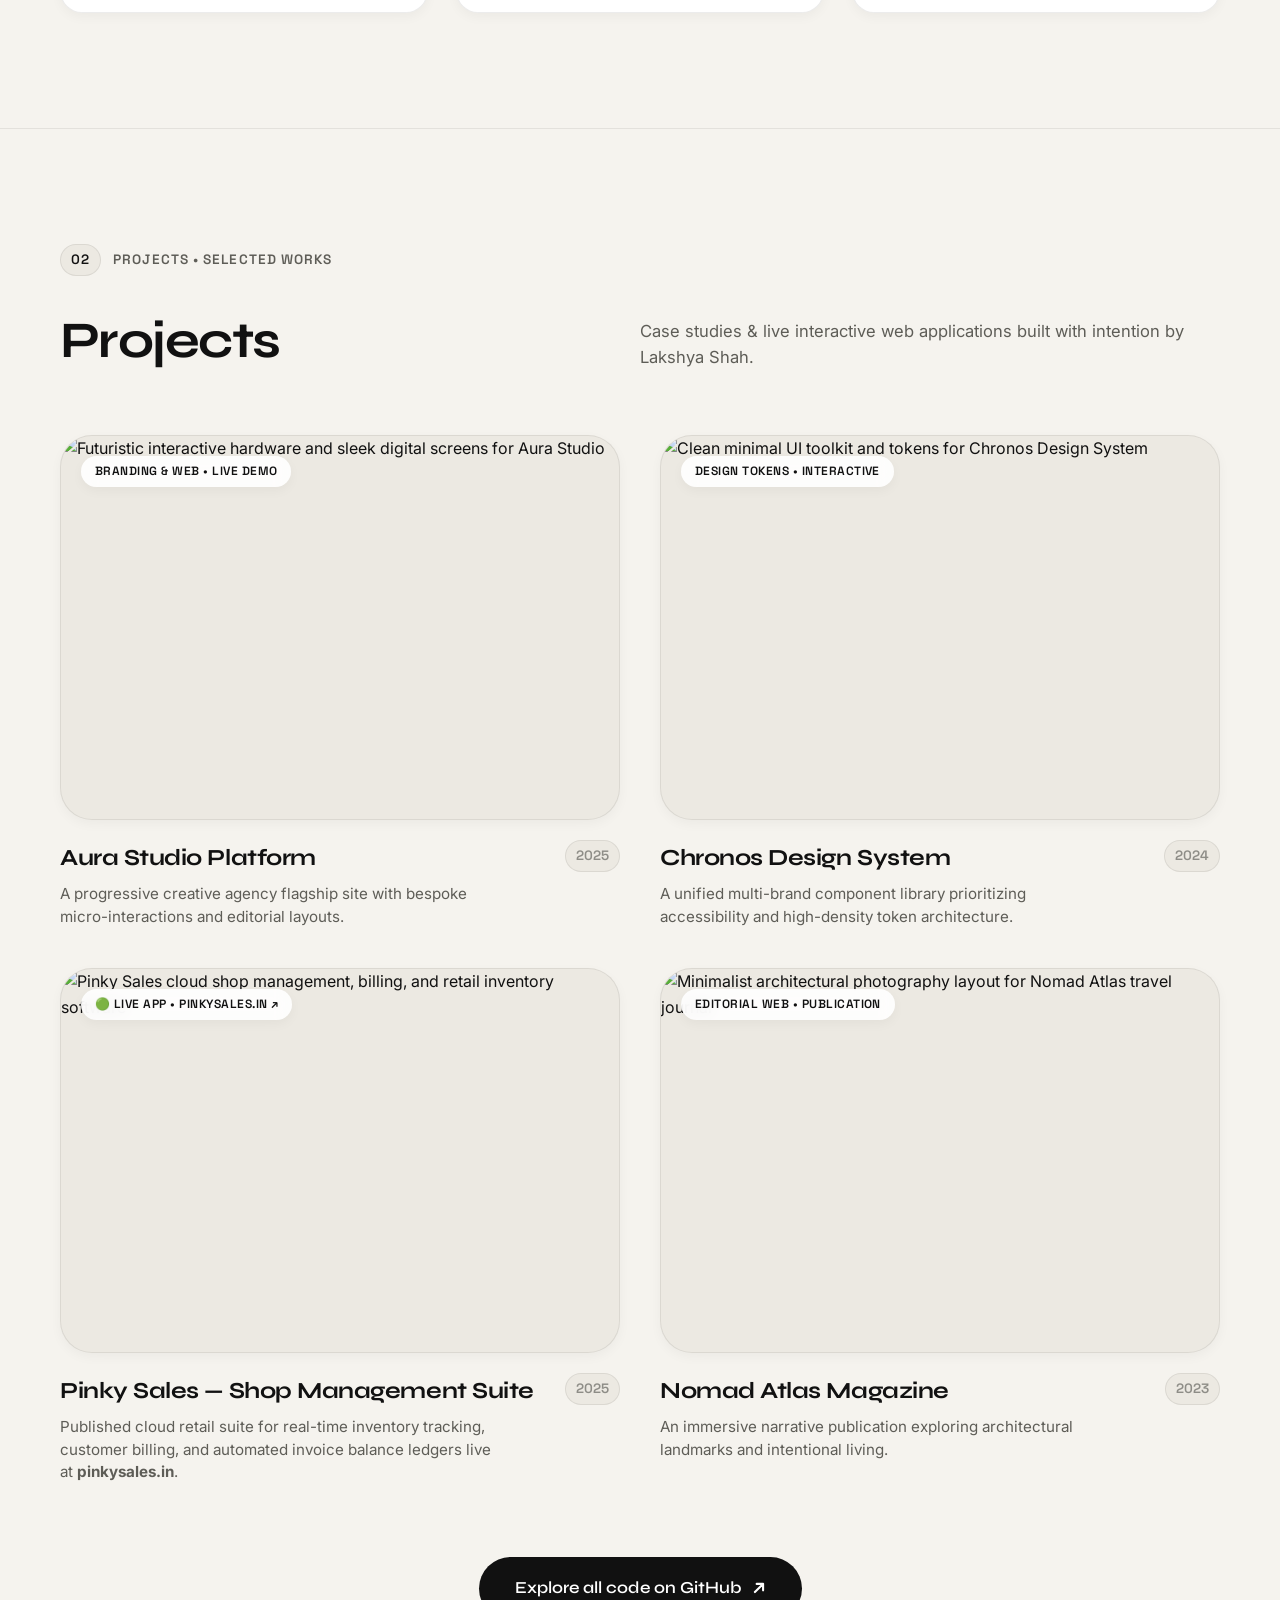
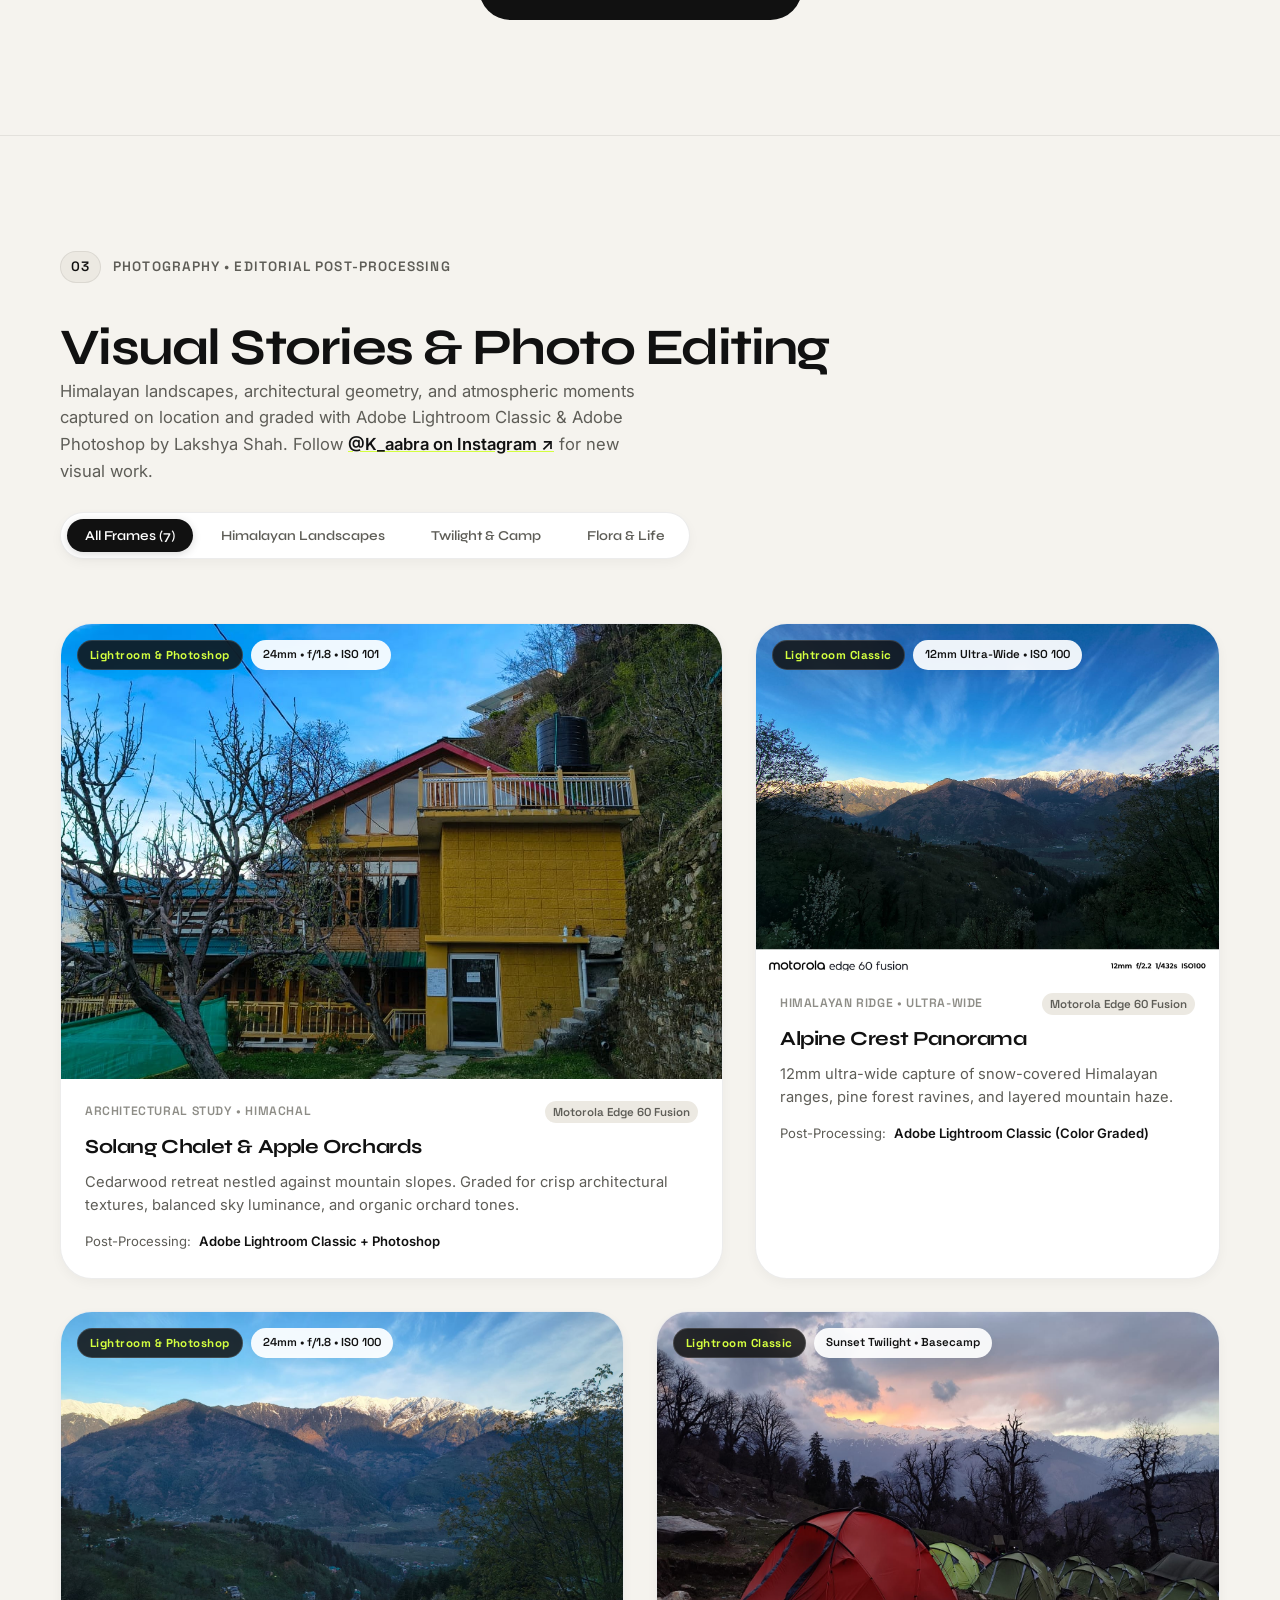
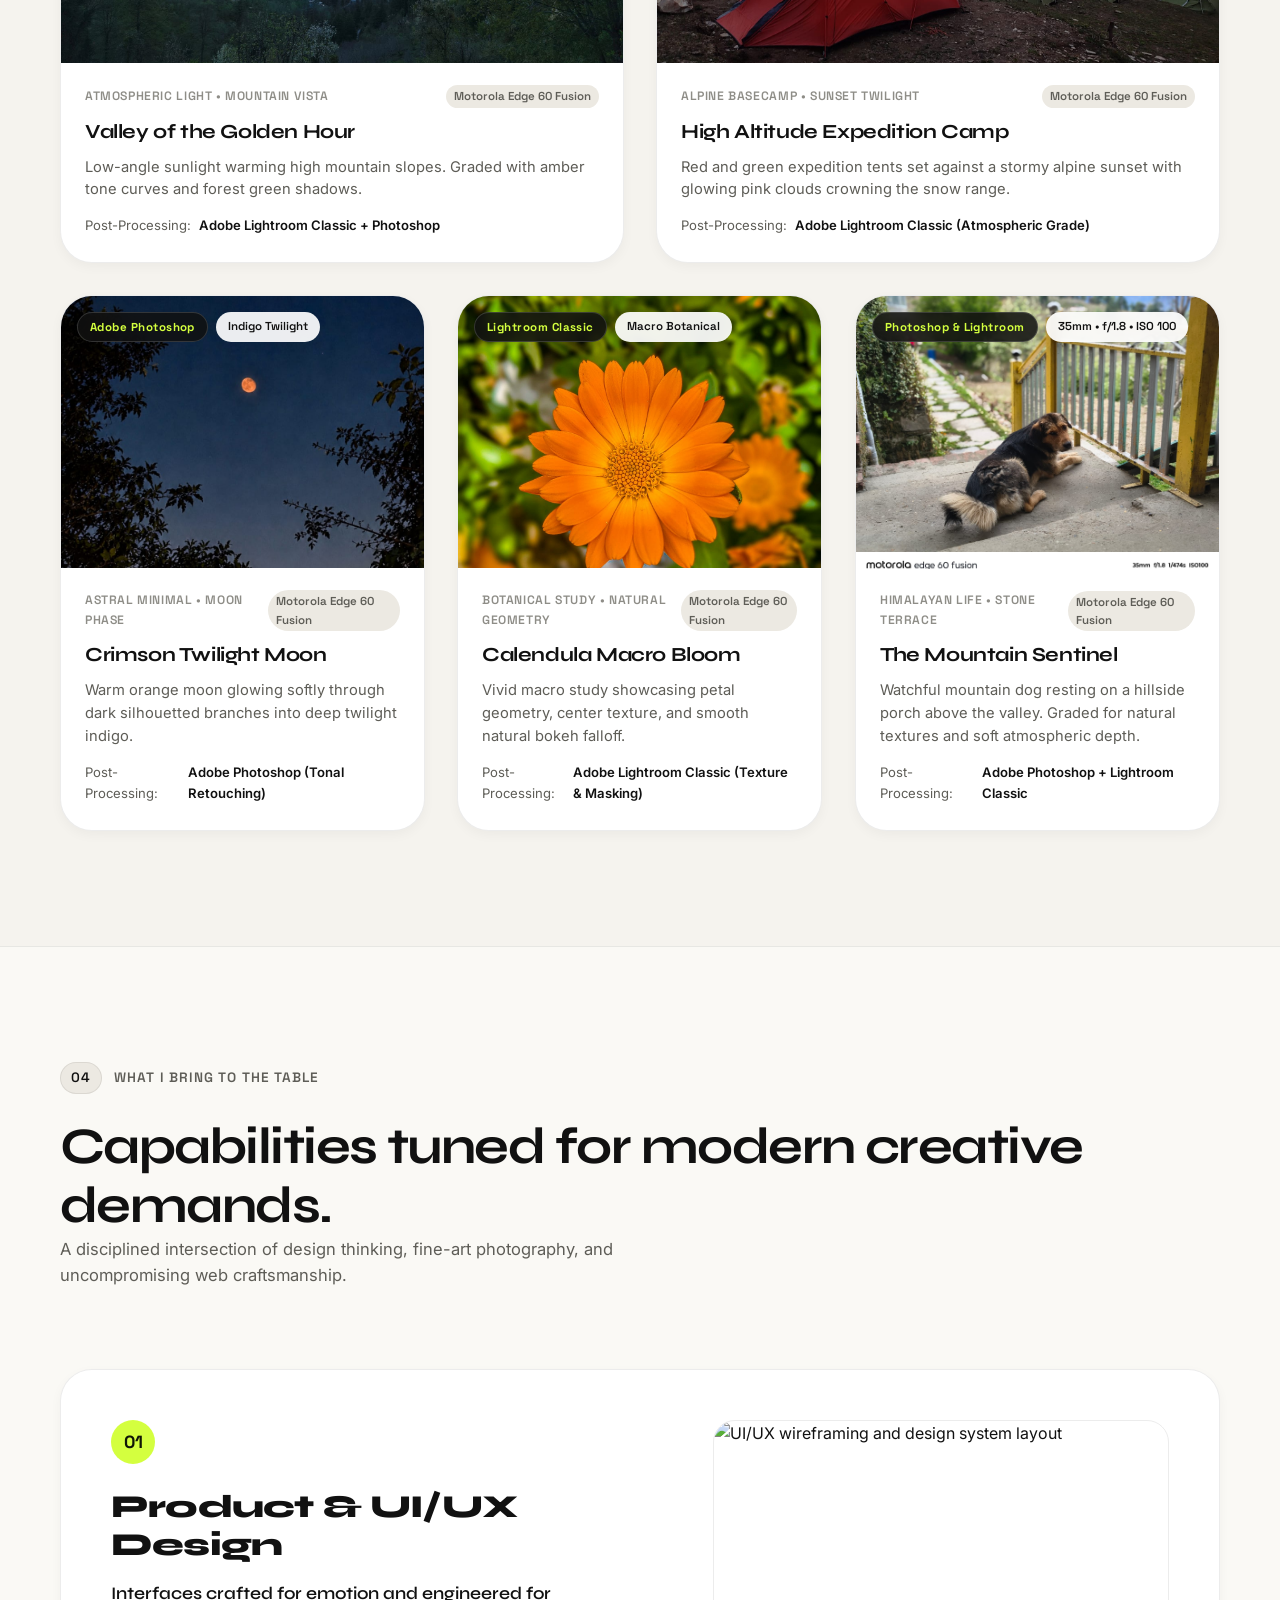
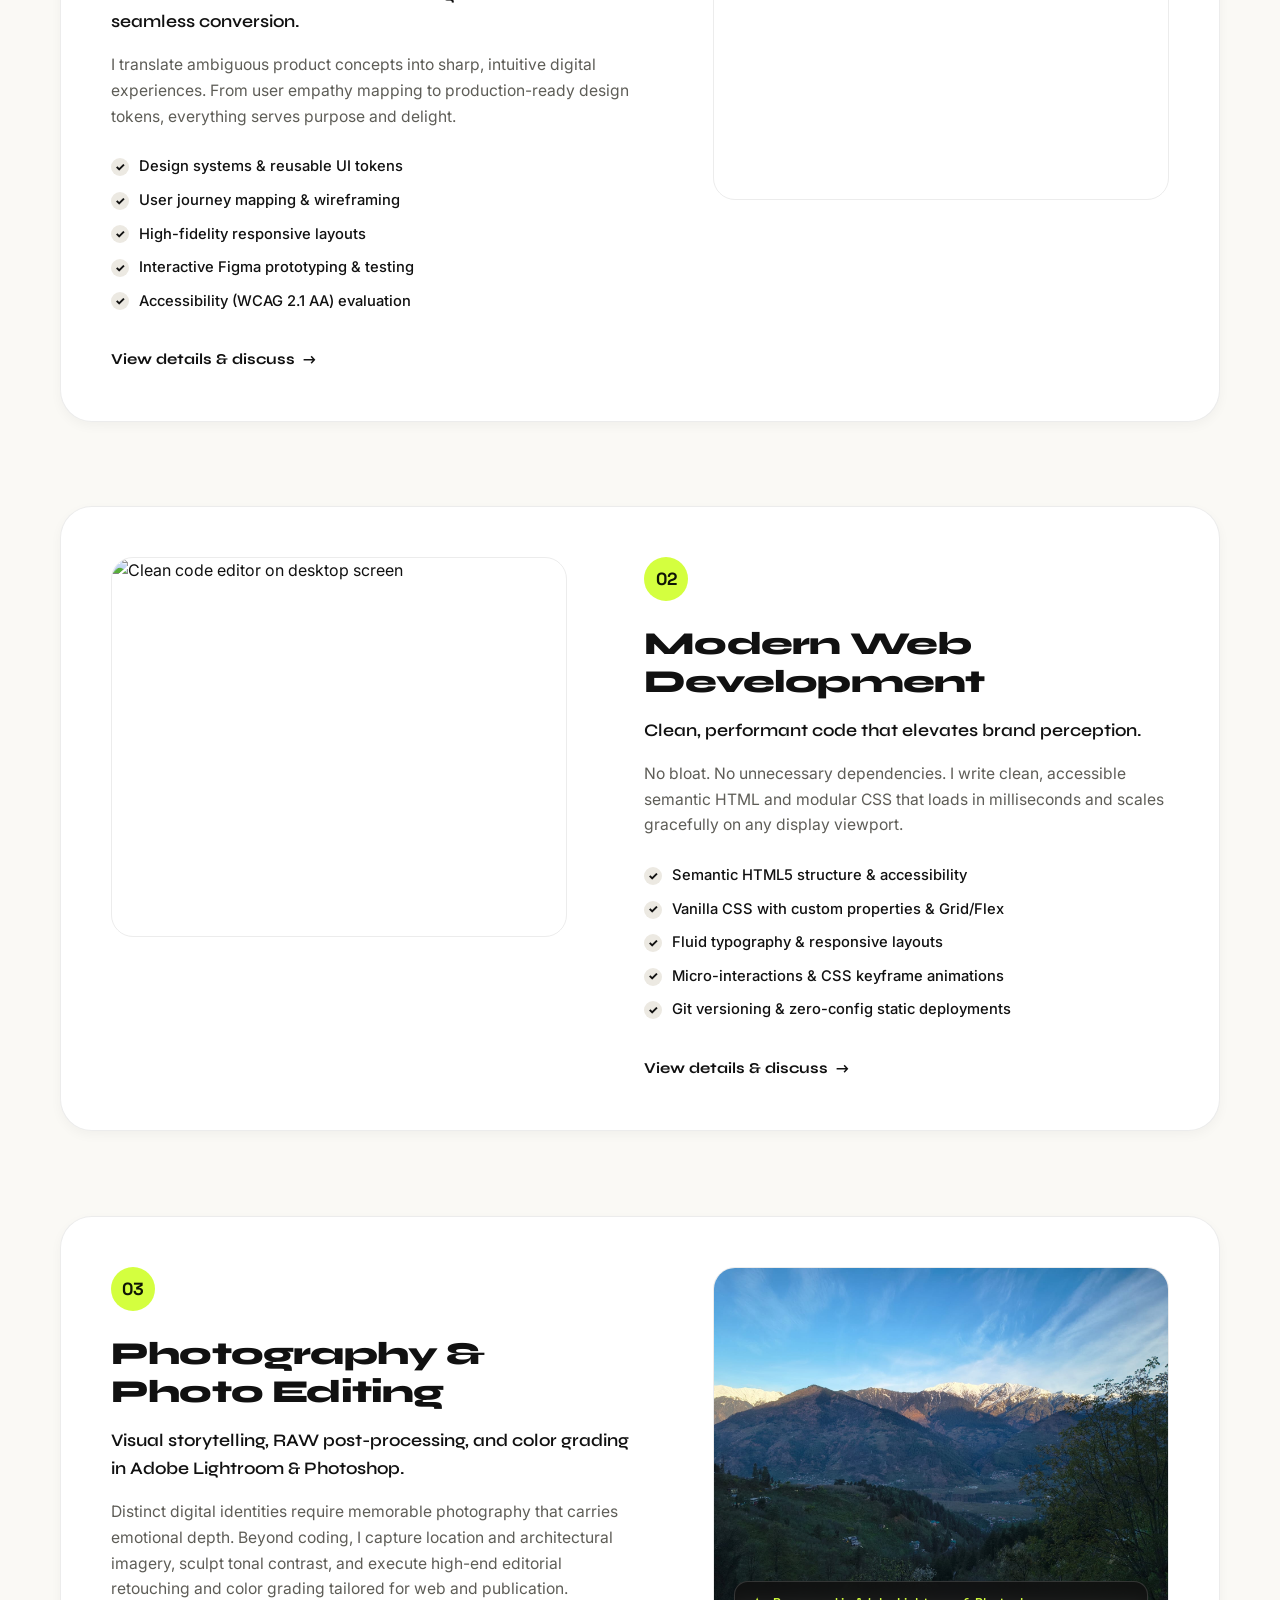
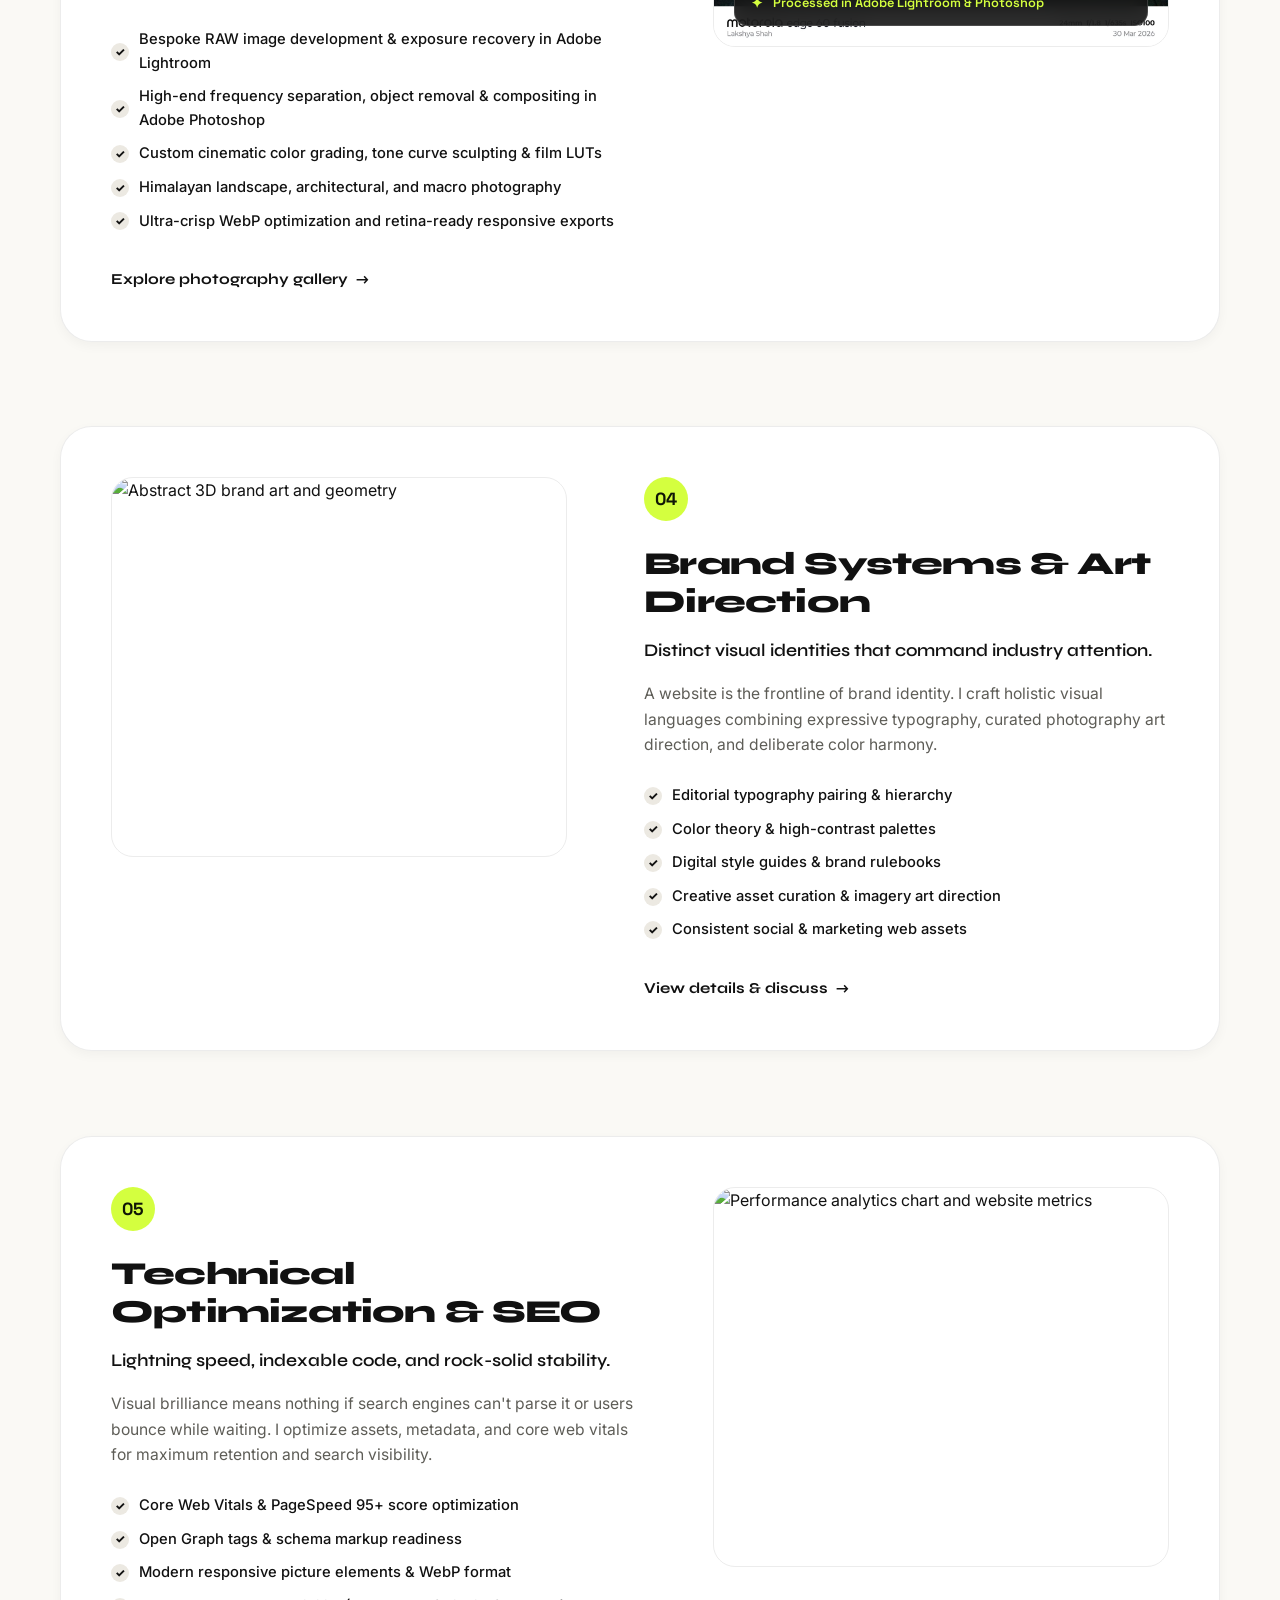
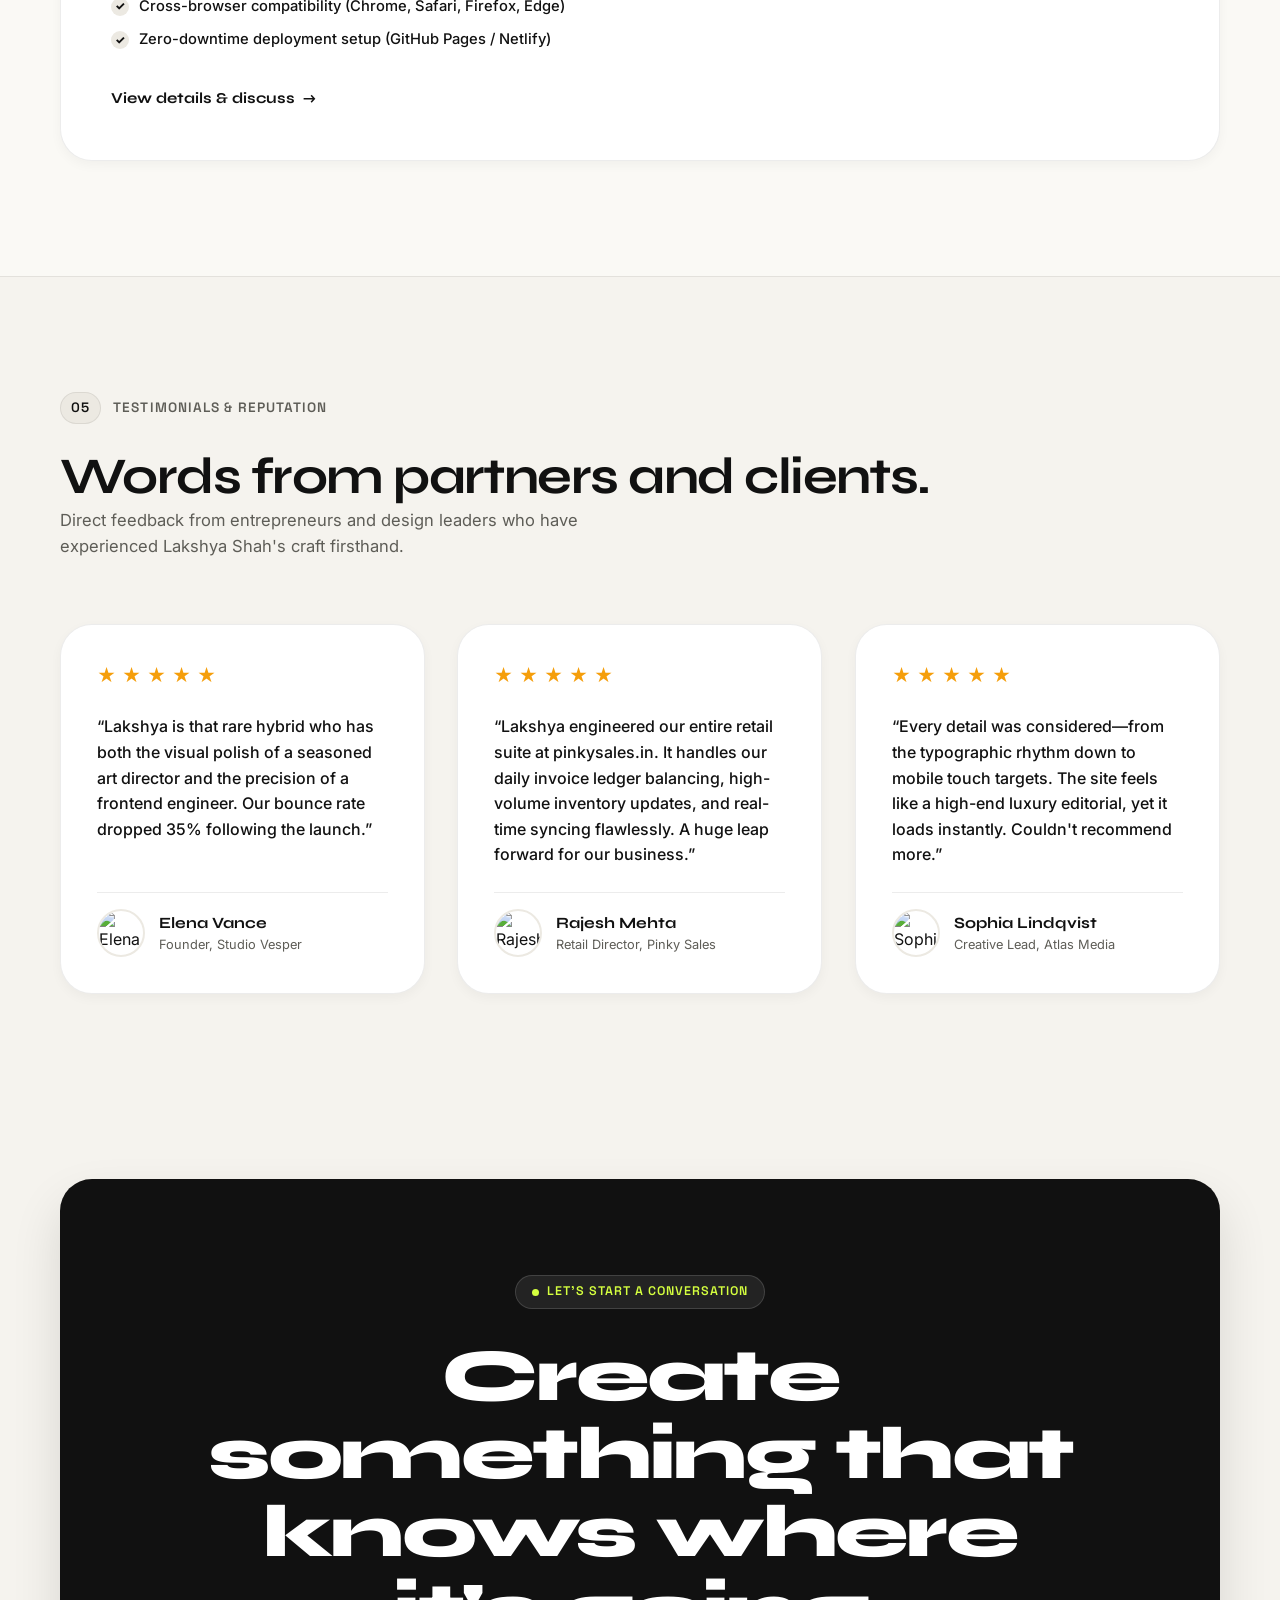
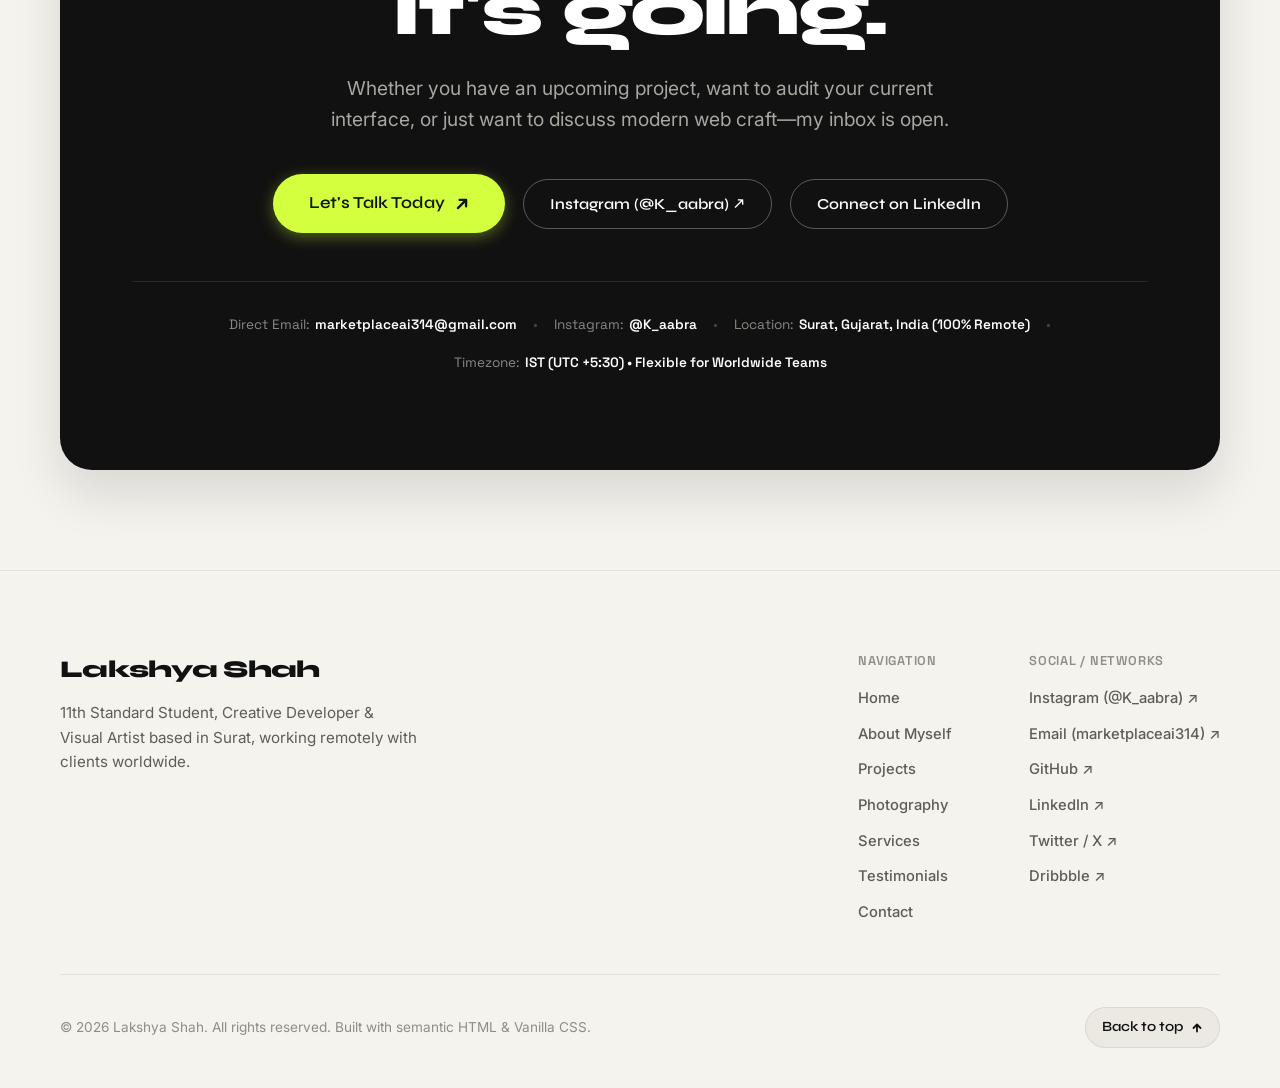
==== commit 7c1eaf2e: "feat: add cinematic camera viewfinder preloader and SVG brand assets" ====
--- a/index.html
+++ b/index.html
@@ -20,8 +20,130 @@
   <link href="https://fonts.googleapis.com/css2?family=Inter:wght@300;400;500;600&family=Space+Grotesk:wght@500;600;700&family=Syne:wght@600;700;800&display=swap" rel="stylesheet">
 
   <link rel="stylesheet" href="style.css">
+  <link rel="icon" type="image/svg+xml" href="favicon.svg">
+  <link rel="shortcut icon" href="favicon.svg">
 </head>
 <body>
+
+  <!-- OPENING LOADING SCREEN PRELOADER (CINEMATIC CAMERA VIEWFINDER) -->
+  <div class="preloader-overlay" id="preloader" aria-hidden="false">
+    <!-- Camera Shutter Flash Strobe Overlay -->
+    <div class="camera-flash" id="cameraFlash"></div>
+
+    <!-- Viewfinder Corner Framing Brackets -->
+    <div class="viewfinder-guide guide-tl" aria-hidden="true"></div>
+    <div class="viewfinder-guide guide-tr" aria-hidden="true"></div>
+    <div class="viewfinder-guide guide-bl" aria-hidden="true"></div>
+    <div class="viewfinder-guide guide-br" aria-hidden="true"></div>
+
+    <!-- Viewfinder Camera Telemetry Overlay -->
+    <div class="vf-telemetry vf-tl" aria-hidden="true">
+      <span class="vf-rec-dot"></span>
+      <span class="vf-rec-text">REC</span>
+      <span class="vf-pipe">|</span>
+      <span>RAW 14-BIT</span>
+    </div>
+    <div class="vf-telemetry vf-tr" aria-hidden="true">
+      <span>ISO 100</span>
+      <span class="vf-dot">&bull;</span>
+      <span>1/250s</span>
+      <span class="vf-dot">&bull;</span>
+      <span class="vf-highlight">f/1.8</span>
+    </div>
+    <div class="vf-telemetry vf-bl" aria-hidden="true">
+      <span class="vf-crosshair-icon">[+]</span>
+      <span>AF-TRACKING</span>
+      <span class="vf-pipe">|</span>
+      <span>35mm PRIME</span>
+    </div>
+    <div class="vf-telemetry vf-br" aria-hidden="true">
+      <span class="vf-highlight">CREATIVE ARSENAL</span>
+      <span class="vf-pipe">|</span>
+      <span>ONLINE</span>
+    </div>
+
+    <!-- Subtle Viewfinder Optical Crosshairs -->
+    <div class="viewfinder-crosshairs" aria-hidden="true">
+      <span class="crosshair-ch-h"></span>
+      <span class="crosshair-ch-v"></span>
+    </div>
+
+    <div class="preloader-content">
+      <div class="preloader-logo-wrap">
+        <svg class="preloader-svg" viewBox="0 0 500 450" xmlns="http://www.w3.org/2000/svg">
+          <defs>
+            <filter id="neonLimeGlow" x="-30%" y="-30%" width="160%" height="160%">
+              <feGaussianBlur stdDeviation="7" result="blur" />
+              <feMerge>
+                <feMergeNode in="blur" />
+                <feMergeNode in="SourceGraphic" />
+              </feMerge>
+            </filter>
+            <radialGradient id="lensAuraGrad" cx="50%" cy="50%" r="50%">
+              <stop offset="0%" stop-color="#9ee616" stop-opacity="0.18" />
+              <stop offset="60%" stop-color="#9ee616" stop-opacity="0.05" />
+              <stop offset="100%" stop-color="#9ee616" stop-opacity="0" />
+            </radialGradient>
+          </defs>
+
+          <!-- Ambient Optical Glow Aura -->
+          <circle cx="250" cy="205" r="140" fill="url(#lensAuraGrad)" />
+
+          <!-- Camera Outer Arch & Body (Top) -->
+          <path class="loader-cam-body" d="M 120 180 L 120 155 C 120 142 130 132 142 132 L 180 132 L 206 106 L 294 106 L 320 132 L 358 132 C 370 132 380 142 380 155 L 380 180" />
+
+          <!-- Camera Outer Arch & Body (Bottom) -->
+          <path class="loader-cam-body" d="M 380 230 L 380 255 C 380 268 370 278 358 278 L 142 278 C 130 278 120 268 120 255 L 120 230" />
+
+          <!-- Left Code Bracket < -->
+          <g class="loader-bracket-wrap loader-bracket-wrap-left">
+            <path class="loader-bracket loader-bracket-left" d="M 152 178 L 118 205 L 152 232" filter="url(#neonLimeGlow)" />
+          </g>
+
+          <!-- Right Code Bracket > -->
+          <g class="loader-bracket-wrap loader-bracket-wrap-right">
+            <path class="loader-bracket loader-bracket-right" d="M 348 178 L 382 205 L 348 232" filter="url(#neonLimeGlow)" />
+          </g>
+
+          <!-- Camera Lens Outer Barrel -->
+          <circle class="loader-lens-rim" cx="250" cy="205" r="54" />
+
+          <!-- Aperture Blades Mechanism (6 Blades Rotated into Focus) -->
+          <g class="loader-aperture-core" transform="translate(250, 205)">
+            <g class="loader-blades-ring">
+              <path class="loader-blade" d="M 0,-54 A 54,54 0 0,1 46.7,-27 L 18,-6 L 0,-21 Z" />
+              <path class="loader-blade" d="M 46.7,-27 A 54,54 0 0,1 46.7,27 L 14,14 L 18,-6 Z" />
+              <path class="loader-blade" d="M 46.7,27 A 54,54 0 0,1 0,54 L -4,20 L 14,14 Z" />
+              <path class="loader-blade" d="M 0,54 A 54,54 0 0,1 -46.7,27 L -18,6 L -4,20 Z" />
+              <path class="loader-blade" d="M -46.7,27 A 54,54 0 0,1 -46.7,-27 L -14,-14 L -18,6 Z" />
+              <path class="loader-blade" d="M -46.7,-27 A 54,54 0 0,1 0,-54 L 4,-20 L -14,-14 Z" />
+            </g>
+
+            <!-- Center Electric Lime Hexagon Core -->
+            <polygon class="loader-hex-core" points="0,-18 16,-9 16,9 0,18 -16,9 -16,-9" filter="url(#neonLimeGlow)" />
+            
+            <!-- Sensor Center Optical Glint -->
+            <circle class="loader-center-dot" r="4" fill="#ffffff" />
+          </g>
+
+          <!-- Typography: LAKSHYA SHAH -->
+          <text class="loader-brand-title" x="250" y="365" text-anchor="middle">LAKSHYA SHAH</text>
+        </svg>
+      </div>
+
+      <!-- High-End Camera HUD & Progress Strip -->
+      <div class="preloader-hud">
+        <div class="preloader-meta-row">
+          <span class="hud-item hud-left">STATUS</span>
+          <span class="hud-status" id="preloaderStatus">OPTICAL CALIBRATION...</span>
+          <span class="hud-item hud-right" id="preloaderPercent">0%</span>
+        </div>
+        <div class="preloader-track">
+          <div class="preloader-bar" id="preloaderBar"></div>
+        </div>
+      </div>
+    </div>
+  </div>
 
   <!-- Top Scroll Progress Bar -->
   <div class="scroll-progress-bar" id="scrollProgress" aria-hidden="true"></div>
@@ -45,7 +167,9 @@
       <div class="nav-brand-wrap">
         <h1 class="nav-brand-heading">
           <a href="#home" class="nav-brand" aria-label="Lakshya Shah — Personal Site">
-            <span class="brand-monogram">LS</span>
+            <span class="brand-monogram">
+              <img src="favicon.svg" alt="Lakshya Shah Logo" class="brand-logo-img">
+            </span>
             <span class="brand-name">Lakshya Shah</span>
           </a>
         </h1>
@@ -1515,6 +1639,63 @@
 
   <!-- JavaScript: Mobile Menu, Header Scroll State, Filters, Lightbox, Dynamic Year -->
   <script>
+    // Cinematic Viewfinder Loading Screen & Shutter Snapshot Transition
+    const preloader = document.getElementById('preloader');
+    const preloaderBar = document.getElementById('preloaderBar');
+    const preloaderPercent = document.getElementById('preloaderPercent');
+    const preloaderStatus = document.getElementById('preloaderStatus');
+    const cameraFlash = document.getElementById('cameraFlash');
+
+    if (preloader) {
+      document.body.classList.add('no-scroll');
+      let progress = 0;
+      const startTime = performance.now();
+      const targetDuration = 1600; // 1.6s smooth cinematic experience
+
+      function updateLoader(now) {
+        const elapsed = now - startTime;
+        progress = Math.min(100, Math.floor((elapsed / targetDuration) * 100));
+
+        if (preloaderBar) preloaderBar.style.width = `${progress}%`;
+        if (preloaderPercent) preloaderPercent.textContent = `${progress}%`;
+
+        if (preloaderStatus) {
+          if (progress < 25) {
+            preloaderStatus.textContent = 'OPTICAL CALIBRATION...';
+          } else if (progress < 55) {
+            preloaderStatus.textContent = 'SYNCHRONIZING CODE & LENS...';
+          } else if (progress < 85) {
+            preloaderStatus.textContent = 'APERTURE f/1.8 LOCKED';
+          } else if (progress < 100) {
+            preloaderStatus.textContent = 'FOCUS ACQUIRED [100%]';
+          } else {
+            preloaderStatus.textContent = 'SNAPSHOT CAPTURED';
+          }
+        }
+
+        if (progress < 100) {
+          requestAnimationFrame(updateLoader);
+        } else {
+          // Camera shutter flash snap
+          if (cameraFlash) {
+            cameraFlash.classList.add('flash-active');
+            setTimeout(() => {
+              cameraFlash.classList.remove('flash-active');
+              cameraFlash.classList.add('flash-fade');
+            }, 90);
+          }
+          setTimeout(() => {
+            preloader.classList.add('is-loaded');
+            document.body.classList.remove('no-scroll');
+            setTimeout(() => {
+              preloader.style.display = 'none';
+            }, 750);
+          }, 140);
+        }
+      }
+      requestAnimationFrame(updateLoader);
+    }
+
     // Update copyright year dynamically
     document.getElementById('currentYear').textContent = new Date().getFullYear();
 
--- a/style.css
+++ b/style.css
@@ -399,27 +399,30 @@
 }
 
 .brand-monogram {
-  width: 36px;
-  height: 36px;
-  border-radius: 10px;
-  background-color: var(--bg-dark);
-  color: #ffffff;
+  width: 38px;
+  height: 38px;
+  border-radius: 11px;
+  background-color: #ffffff;
   display: flex;
   align-items: center;
   justify-content: center;
-  font-family: var(--font-heading);
-  font-size: 0.85rem;
-  font-weight: 800;
-  letter-spacing: -0.02em;
-  box-shadow: 0 4px 12px rgba(17, 17, 17, 0.15);
-  border: 1px solid rgba(255, 255, 255, 0.15);
-  transition: transform var(--transition-fast), box-shadow var(--transition-fast), background-color var(--transition-fast);
+  box-shadow: 0 4px 12px rgba(17, 17, 17, 0.08);
+  border: 1px solid var(--border-subtle);
+  transition: transform var(--transition-fast), box-shadow var(--transition-fast), border-color var(--transition-fast);
+  padding: 4px;
+}
+
+.brand-logo-img {
+  width: 26px;
+  height: 26px;
+  object-fit: contain;
+  display: block;
 }
 
 .nav-brand:hover .brand-monogram {
   transform: rotate(-6deg) scale(1.08);
-  background-color: #000000;
-  box-shadow: 0 6px 18px rgba(212, 255, 63, 0.4);
+  border-color: #9ee616;
+  box-shadow: 0 6px 18px rgba(158, 230, 22, 0.45);
 }
 
 .brand-name {
@@ -3347,3 +3350,518 @@
   box-shadow: 0 6px 18px rgba(0, 0, 0, 0.08);
 }
 
+/* ==========================================================================
+   17. OPENING LOADING SCREEN PRELOADER (CINEMATIC CAMERA VIEWFINDER HUD)
+   ========================================================================== */
+.brand-logo-img {
+  width: 24px;
+  height: 24px;
+  object-fit: contain;
+  display: block;
+}
+
+/* Flash Strobe Transition (Camera Shutter Flash) */
+.camera-flash {
+  position: fixed;
+  inset: 0;
+  background-color: #ffffff;
+  z-index: 1000000;
+  opacity: 0;
+  pointer-events: none;
+  transition: opacity 0.05s ease-out;
+}
+
+.camera-flash.flash-active {
+  opacity: 0.98;
+}
+
+.camera-flash.flash-fade {
+  opacity: 0;
+  transition: opacity 0.45s cubic-bezier(0.16, 1, 0.3, 1);
+}
+
+/* Preloader Base Overlay */
+.preloader-overlay {
+  position: fixed;
+  inset: 0;
+  width: 100vw;
+  height: 100vh;
+  background-color: #f7f5f0;
+  background-image: 
+    radial-gradient(circle at 50% 50%, rgba(255, 255, 255, 0.95) 0%, rgba(247, 245, 240, 0.98) 70%),
+    linear-gradient(rgba(17, 17, 17, 0.035) 1px, transparent 1px),
+    linear-gradient(90deg, rgba(17, 17, 17, 0.035) 1px, transparent 1px);
+  background-size: 100% 100%, 36px 36px, 36px 36px;
+  z-index: 999999;
+  display: flex;
+  align-items: center;
+  justify-content: center;
+  flex-direction: column;
+  transition: opacity 0.65s cubic-bezier(0.16, 1, 0.3, 1), transform 0.65s cubic-bezier(0.16, 1, 0.3, 1), filter 0.65s ease;
+  will-change: opacity, transform, filter;
+  overflow: hidden;
+  user-select: none;
+}
+
+.preloader-overlay.is-loaded {
+  opacity: 0;
+  visibility: hidden;
+  pointer-events: none;
+  transform: scale(1.05);
+  filter: blur(6px);
+}
+
+/* Optical Viewfinder Corner Framing Brackets */
+.viewfinder-guide {
+  position: absolute;
+  width: 36px;
+  height: 36px;
+  pointer-events: none;
+  z-index: 2;
+  opacity: 0.65;
+}
+
+.guide-tl {
+  top: 28px;
+  left: 28px;
+  border-top: 2.5px solid #111111;
+  border-left: 2.5px solid #111111;
+}
+
+.guide-tr {
+  top: 28px;
+  right: 28px;
+  border-top: 2.5px solid #111111;
+  border-right: 2.5px solid #111111;
+}
+
+.guide-bl {
+  bottom: 28px;
+  left: 28px;
+  border-bottom: 2.5px solid #111111;
+  border-left: 2.5px solid #111111;
+}
+
+.guide-br {
+  bottom: 28px;
+  right: 28px;
+  border-bottom: 2.5px solid #111111;
+  border-right: 2.5px solid #111111;
+}
+
+/* Viewfinder Telemetry Overlay Badges */
+.vf-telemetry {
+  position: absolute;
+  display: flex;
+  align-items: center;
+  gap: 8px;
+  font-family: var(--font-mono);
+  font-size: 0.72rem;
+  font-weight: 600;
+  letter-spacing: 0.1em;
+  color: #333333;
+  pointer-events: none;
+  z-index: 2;
+  text-transform: uppercase;
+}
+
+.vf-tl { top: 34px; left: 74px; }
+.vf-tr { top: 34px; right: 74px; }
+.vf-bl { bottom: 34px; left: 74px; }
+.vf-br { bottom: 34px; right: 74px; }
+
+.vf-rec-dot {
+  width: 8px;
+  height: 8px;
+  border-radius: 50%;
+  background-color: #ef4444;
+  box-shadow: 0 0 8px rgba(239, 68, 68, 0.75);
+  animation: blinkRecDot 1.2s infinite ease-in-out;
+}
+
+@keyframes blinkRecDot {
+  0%, 100% { opacity: 1; transform: scale(1); }
+  50% { opacity: 0.2; transform: scale(0.8); }
+}
+
+.vf-rec-text {
+  font-weight: 700;
+  color: #111111;
+}
+
+.vf-pipe {
+  color: rgba(17, 17, 17, 0.25);
+  font-weight: 300;
+}
+
+.vf-dot {
+  color: rgba(17, 17, 17, 0.35);
+  font-size: 0.6rem;
+}
+
+.vf-highlight {
+  color: #65a30d;
+  font-weight: 700;
+}
+
+.vf-crosshair-icon {
+  color: #84cc16;
+  font-weight: 700;
+}
+
+/* Subtle Optical Crosshairs */
+.viewfinder-crosshairs {
+  position: absolute;
+  inset: 0;
+  pointer-events: none;
+  display: flex;
+  align-items: center;
+  justify-content: center;
+  z-index: 1;
+  opacity: 0.35;
+}
+
+.crosshair-ch-h {
+  position: absolute;
+  width: 68px;
+  height: 1px;
+  background: linear-gradient(90deg, transparent, #111111 25%, #111111 75%, transparent);
+}
+
+.crosshair-ch-v {
+  position: absolute;
+  height: 68px;
+  width: 1px;
+  background: linear-gradient(180deg, transparent, #111111 25%, #111111 75%, transparent);
+}
+
+/* Preloader Content Box */
+.preloader-content {
+  position: relative;
+  z-index: 3;
+  display: flex;
+  flex-direction: column;
+  align-items: center;
+  justify-content: center;
+  gap: 28px;
+  max-width: 460px;
+  width: 90%;
+  padding: 24px;
+}
+
+.preloader-logo-wrap {
+  width: min(330px, 82vw);
+  display: flex;
+  justify-content: center;
+  position: relative;
+}
+
+.preloader-svg {
+  width: 100%;
+  height: auto;
+  overflow: visible;
+  filter: drop-shadow(0 16px 36px rgba(17, 17, 17, 0.09));
+}
+
+/* Camera Body Arch & Shoulders Drawing */
+.loader-cam-body {
+  fill: none;
+  stroke: #121212;
+  stroke-width: 16;
+  stroke-linecap: round;
+  stroke-linejoin: round;
+  stroke-dasharray: 650;
+  stroke-dashoffset: 650;
+  animation: drawCamBody 1.3s cubic-bezier(0.16, 1, 0.3, 1) forwards;
+}
+
+@keyframes drawCamBody {
+  0% {
+    stroke-dashoffset: 650;
+  }
+  100% {
+    stroke-dashoffset: 0;
+  }
+}
+
+/* Electric Lime Code Brackets < > */
+.loader-bracket {
+  fill: none;
+  stroke: #9ee616;
+  stroke-width: 18;
+  stroke-linecap: round;
+  stroke-linejoin: round;
+  transition: filter 0.3s ease;
+}
+
+.loader-bracket-wrap-left {
+  transform-origin: 135px 205px;
+  animation: snapBracketLeft 1.1s cubic-bezier(0.175, 0.885, 0.32, 1.275) forwards;
+}
+
+.loader-bracket-wrap-right {
+  transform-origin: 365px 205px;
+  animation: snapBracketRight 1.1s cubic-bezier(0.175, 0.885, 0.32, 1.275) forwards;
+}
+
+@keyframes snapBracketLeft {
+  0% {
+    opacity: 0;
+    transform: translateX(-40px) scale(0.85);
+  }
+  65% {
+    opacity: 1;
+    transform: translateX(4px) scale(1.04);
+  }
+  100% {
+    opacity: 1;
+    transform: translateX(0) scale(1);
+  }
+}
+
+@keyframes snapBracketRight {
+  0% {
+    opacity: 0;
+    transform: translateX(40px) scale(0.85);
+  }
+  65% {
+    opacity: 1;
+    transform: translateX(-4px) scale(1.04);
+  }
+  100% {
+    opacity: 1;
+    transform: translateX(0) scale(1);
+  }
+}
+
+.loader-bracket-left,
+.loader-bracket-right {
+  animation: bracketGlowPulse 2s ease-in-out infinite alternate 1.1s;
+}
+
+@keyframes bracketGlowPulse {
+  0% {
+    filter: drop-shadow(0 0 3px rgba(158, 230, 22, 0.3));
+    stroke: #9ee616;
+  }
+  100% {
+    filter: drop-shadow(0 0 14px rgba(158, 230, 22, 0.95)) drop-shadow(0 0 4px #d4ff3f);
+    stroke: #b3ff00;
+  }
+}
+
+/* Lens Outer Rim */
+.loader-lens-rim {
+  fill: #161616;
+  transform-origin: 250px 205px;
+  animation: popLensRim 0.85s cubic-bezier(0.175, 0.885, 0.32, 1.275) forwards;
+}
+
+@keyframes popLensRim {
+  0% {
+    transform: scale(0);
+    opacity: 0;
+  }
+  100% {
+    transform: scale(1);
+    opacity: 1;
+  }
+}
+
+/* 6-Blade Aperture Mechanism */
+.loader-aperture-core {
+  transform-origin: 250px 205px;
+}
+
+.loader-blades-ring {
+  transform-origin: 0px 0px;
+  animation: focusAperture 1.5s cubic-bezier(0.16, 1, 0.3, 1) forwards;
+}
+
+@keyframes focusAperture {
+  0% {
+    transform: rotate(-120deg) scale(0.8);
+    opacity: 0;
+  }
+  40% {
+    opacity: 1;
+  }
+  80% {
+    transform: rotate(6deg) scale(1.02);
+  }
+  100% {
+    transform: rotate(0deg) scale(1);
+    opacity: 1;
+  }
+}
+
+.loader-blade {
+  fill: #1a1a1a;
+  stroke: #ffffff;
+  stroke-width: 2.2;
+  transition: fill 0.3s ease;
+}
+
+/* Center Hexagon Core */
+.loader-hex-core {
+  fill: #9ee616;
+  transform-origin: 0px 0px;
+  animation: hexPulseAura 1.8s ease-in-out infinite alternate;
+}
+
+@keyframes hexPulseAura {
+  0% {
+    transform: scale(0.92);
+    filter: drop-shadow(0 0 3px rgba(158, 230, 22, 0.4));
+  }
+  100% {
+    transform: scale(1.15);
+    filter: drop-shadow(0 0 12px rgba(158, 230, 22, 0.95));
+  }
+}
+
+/* Sensor Center Optical Glint */
+.loader-center-dot {
+  transform-origin: 0px 0px;
+  animation: dotGlint 1.5s ease-in-out infinite alternate;
+}
+
+@keyframes dotGlint {
+  0% {
+    opacity: 0.6;
+    transform: scale(0.8);
+  }
+  100% {
+    opacity: 1;
+    transform: scale(1.3);
+  }
+}
+
+/* Brand Name Typography */
+.loader-brand-title {
+  font-family: var(--font-heading);
+  font-size: 26px;
+  font-weight: 800;
+  letter-spacing: 14px;
+  fill: #111111;
+  opacity: 0;
+  transform-origin: 250px 365px;
+  animation: revealBrandTitle 1s cubic-bezier(0.16, 1, 0.3, 1) 0.5s forwards;
+}
+
+@keyframes revealBrandTitle {
+  0% {
+    opacity: 0;
+    transform: translateY(14px) scale(0.96);
+    letter-spacing: 6px;
+  }
+  100% {
+    opacity: 1;
+    transform: translateY(0) scale(1);
+    letter-spacing: 14px;
+  }
+}
+
+/* HUD Progress Strip */
+.preloader-hud {
+  width: 100%;
+  max-width: 340px;
+  display: flex;
+  flex-direction: column;
+  gap: 10px;
+  background: rgba(255, 255, 255, 0.7);
+  backdrop-filter: blur(12px);
+  -webkit-backdrop-filter: blur(12px);
+  border: 1px solid rgba(17, 17, 17, 0.08);
+  border-radius: var(--radius-sm);
+  padding: 12px 16px;
+  box-shadow: 0 8px 24px rgba(17, 17, 17, 0.05);
+}
+
+.preloader-meta-row {
+  display: flex;
+  justify-content: space-between;
+  align-items: center;
+  font-family: var(--font-mono);
+  font-size: 0.72rem;
+  font-weight: 600;
+  letter-spacing: 0.08em;
+  color: var(--text-muted);
+}
+
+.hud-left {
+  font-size: 0.68rem;
+  color: var(--text-light);
+  letter-spacing: 0.12em;
+}
+
+.hud-status {
+  color: #111111;
+  font-weight: 700;
+  letter-spacing: 0.06em;
+}
+
+.hud-right {
+  font-size: 0.75rem;
+  font-weight: 700;
+  color: #111111;
+}
+
+.preloader-track {
+  width: 100%;
+  height: 5px;
+  background-color: rgba(17, 17, 17, 0.08);
+  border-radius: var(--radius-pill);
+  overflow: hidden;
+  position: relative;
+}
+
+.preloader-bar {
+  height: 100%;
+  width: 0%;
+  background: linear-gradient(90deg, #9ee616 0%, #10b981 70%, #d4ff3f 100%);
+  box-shadow: 0 0 12px rgba(158, 230, 22, 0.85);
+  border-radius: var(--radius-pill);
+  transition: width 0.06s ease-out;
+  position: relative;
+}
+
+.preloader-bar::after {
+  content: '';
+  position: absolute;
+  top: 0;
+  right: 0;
+  width: 12px;
+  height: 100%;
+  background: #ffffff;
+  filter: blur(2px);
+  opacity: 0.85;
+}
+
+/* Mobile Responsiveness for Preloader */
+@media (max-width: 640px) {
+  .vf-tl, .vf-tr, .vf-bl, .vf-br {
+    font-size: 0.65rem;
+  }
+  .vf-tl { top: 20px; left: 20px; }
+  .vf-tr { top: 20px; right: 20px; }
+  .vf-bl { bottom: 20px; left: 20px; }
+  .vf-br { bottom: 20px; right: 20px; }
+  
+  .guide-tl { top: 14px; left: 14px; width: 24px; height: 24px; }
+  .guide-tr { top: 14px; right: 14px; width: 24px; height: 24px; }
+  .guide-bl { bottom: 14px; left: 14px; width: 24px; height: 24px; }
+  .guide-br { bottom: 14px; right: 14px; width: 24px; height: 24px; }
+
+  .vf-pipe, .vf-dot { display: none; }
+  .preloader-content {
+    gap: 22px;
+    padding: 16px;
+  }
+  .loader-brand-title {
+    font-size: 22px;
+    letter-spacing: 10px;
+  }
+}
+
+
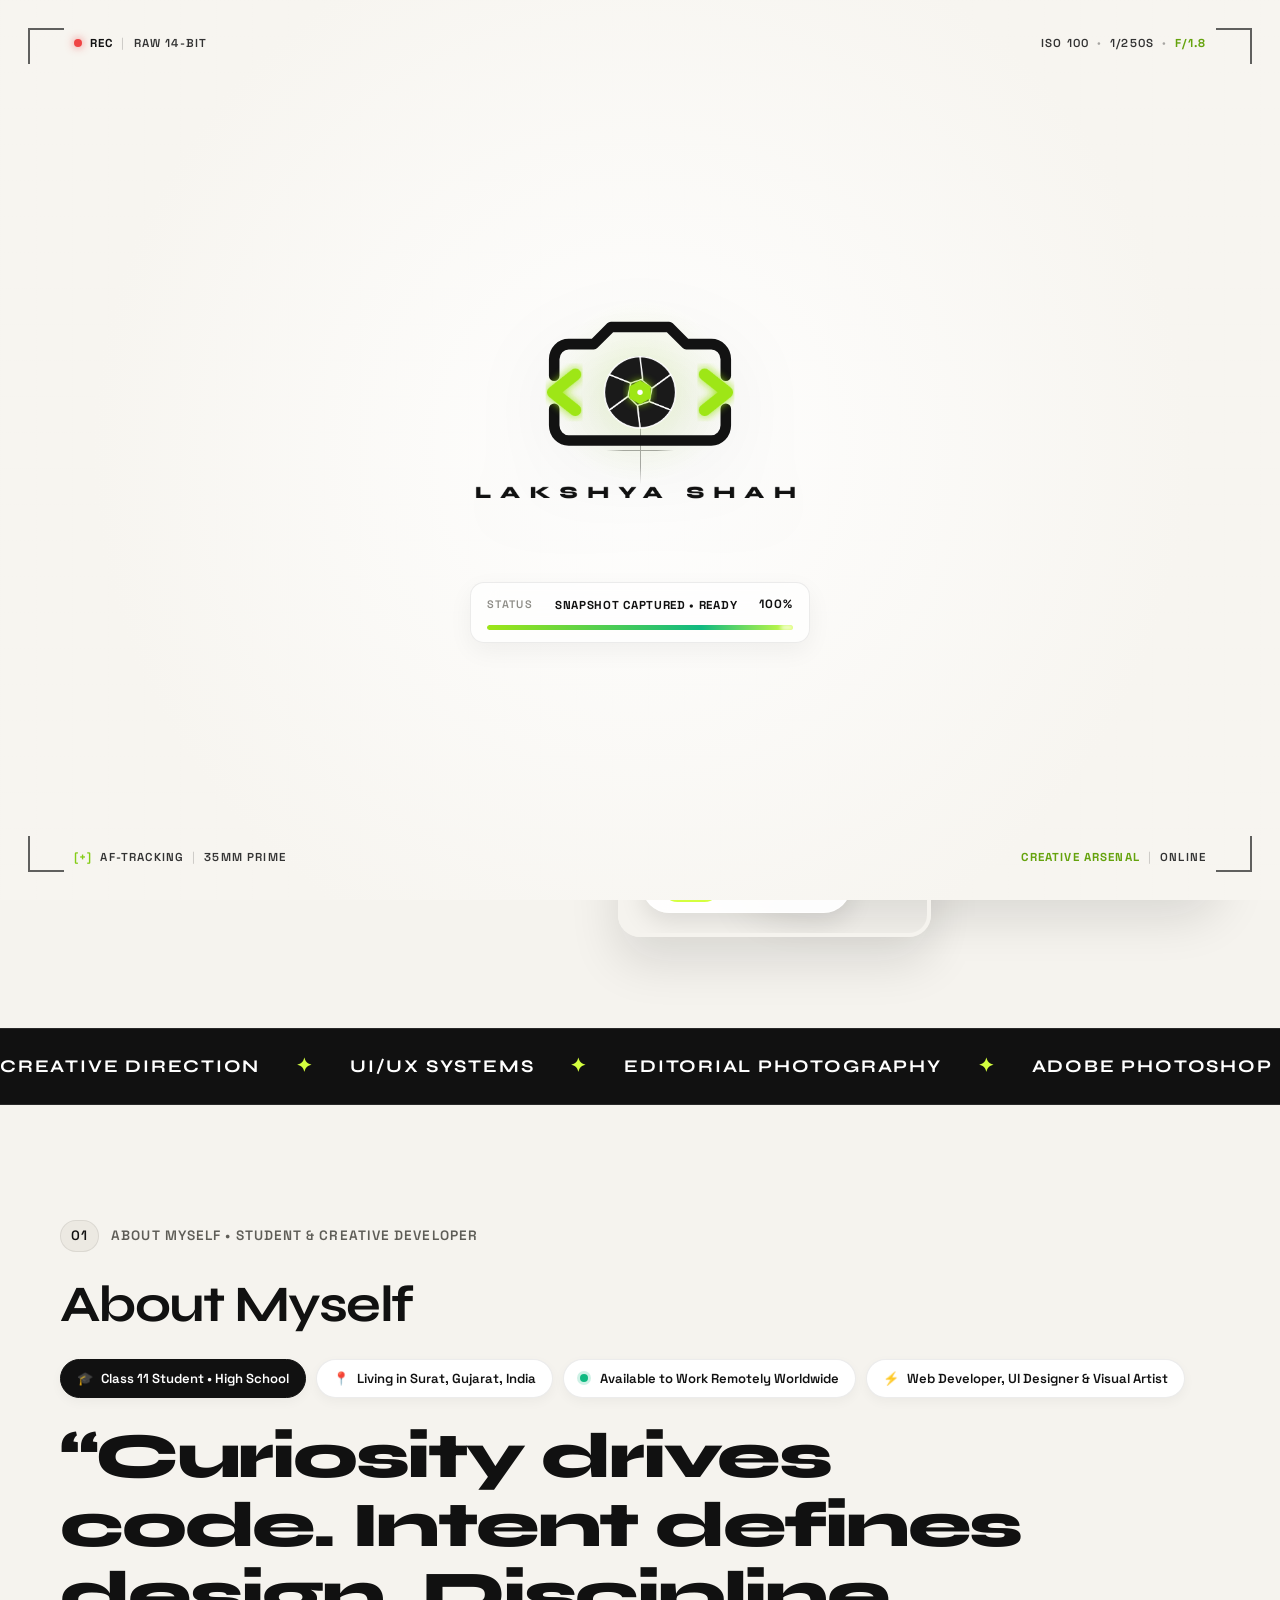
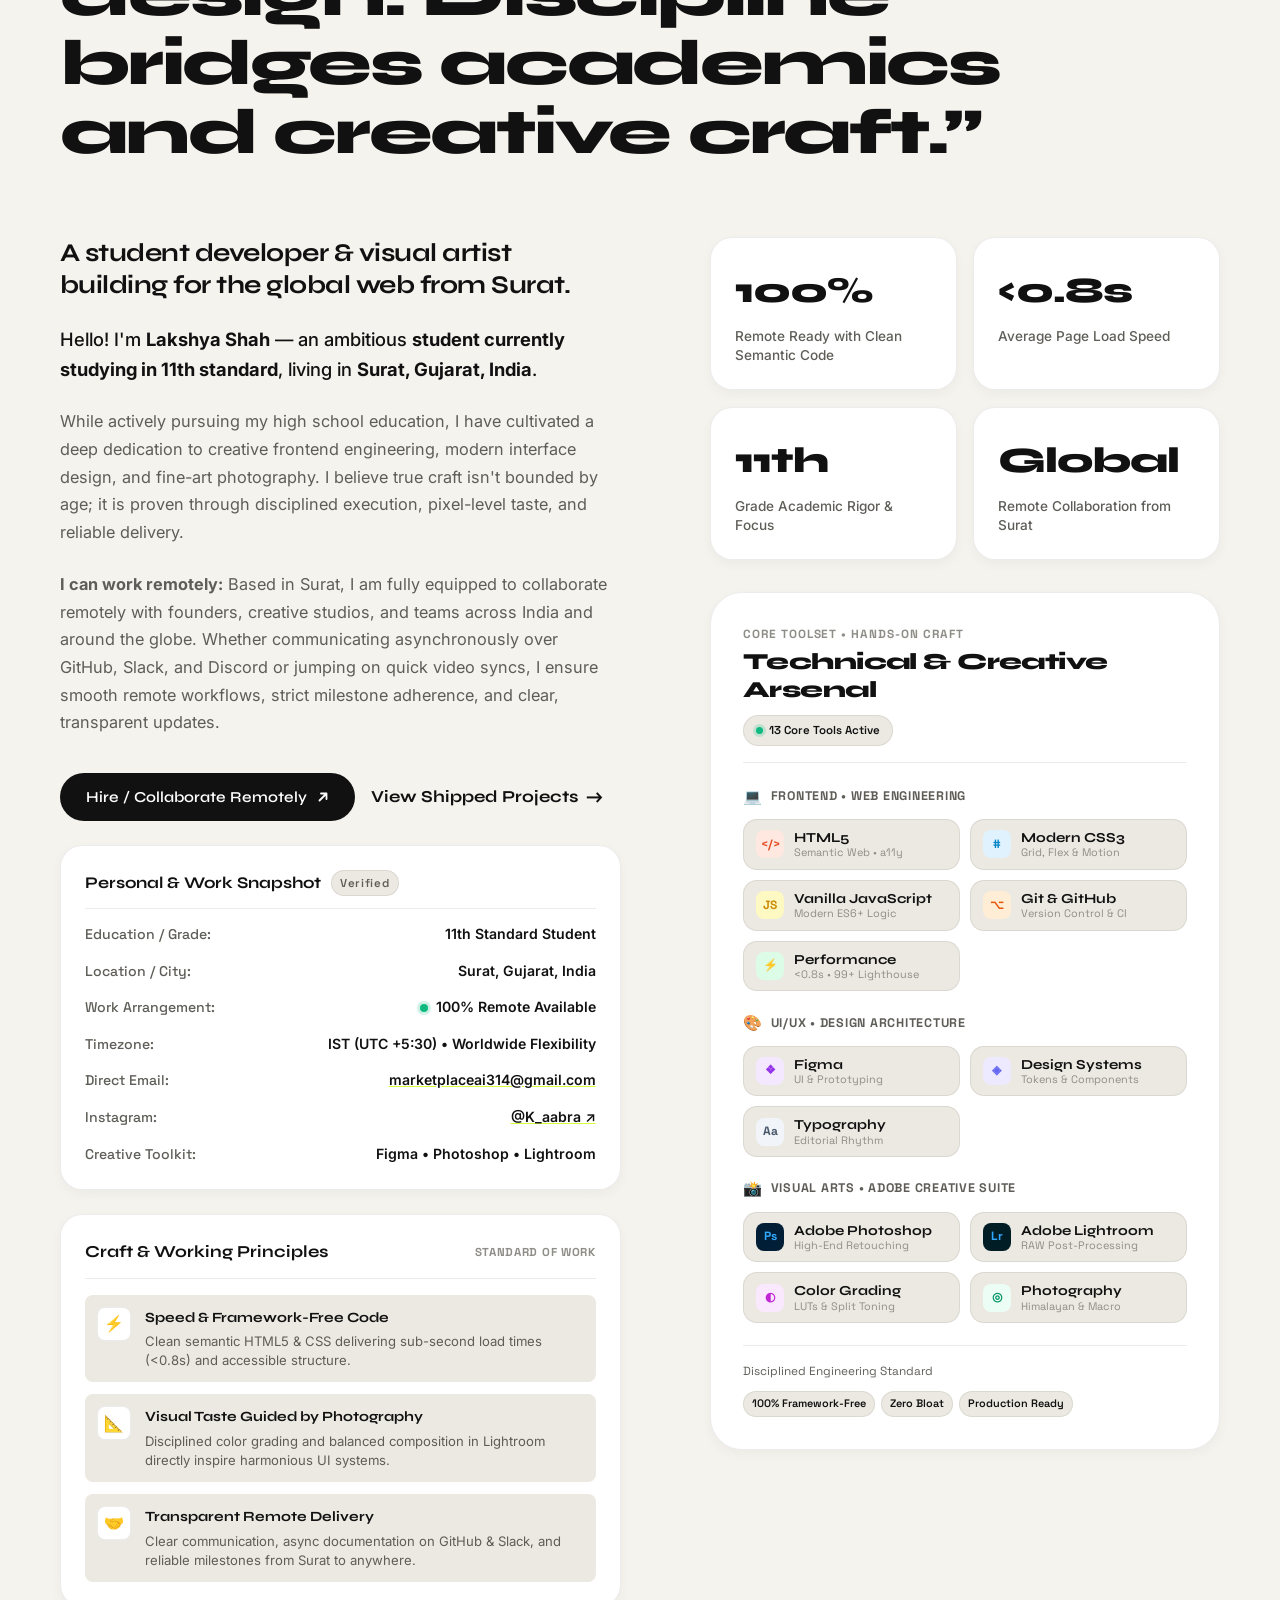
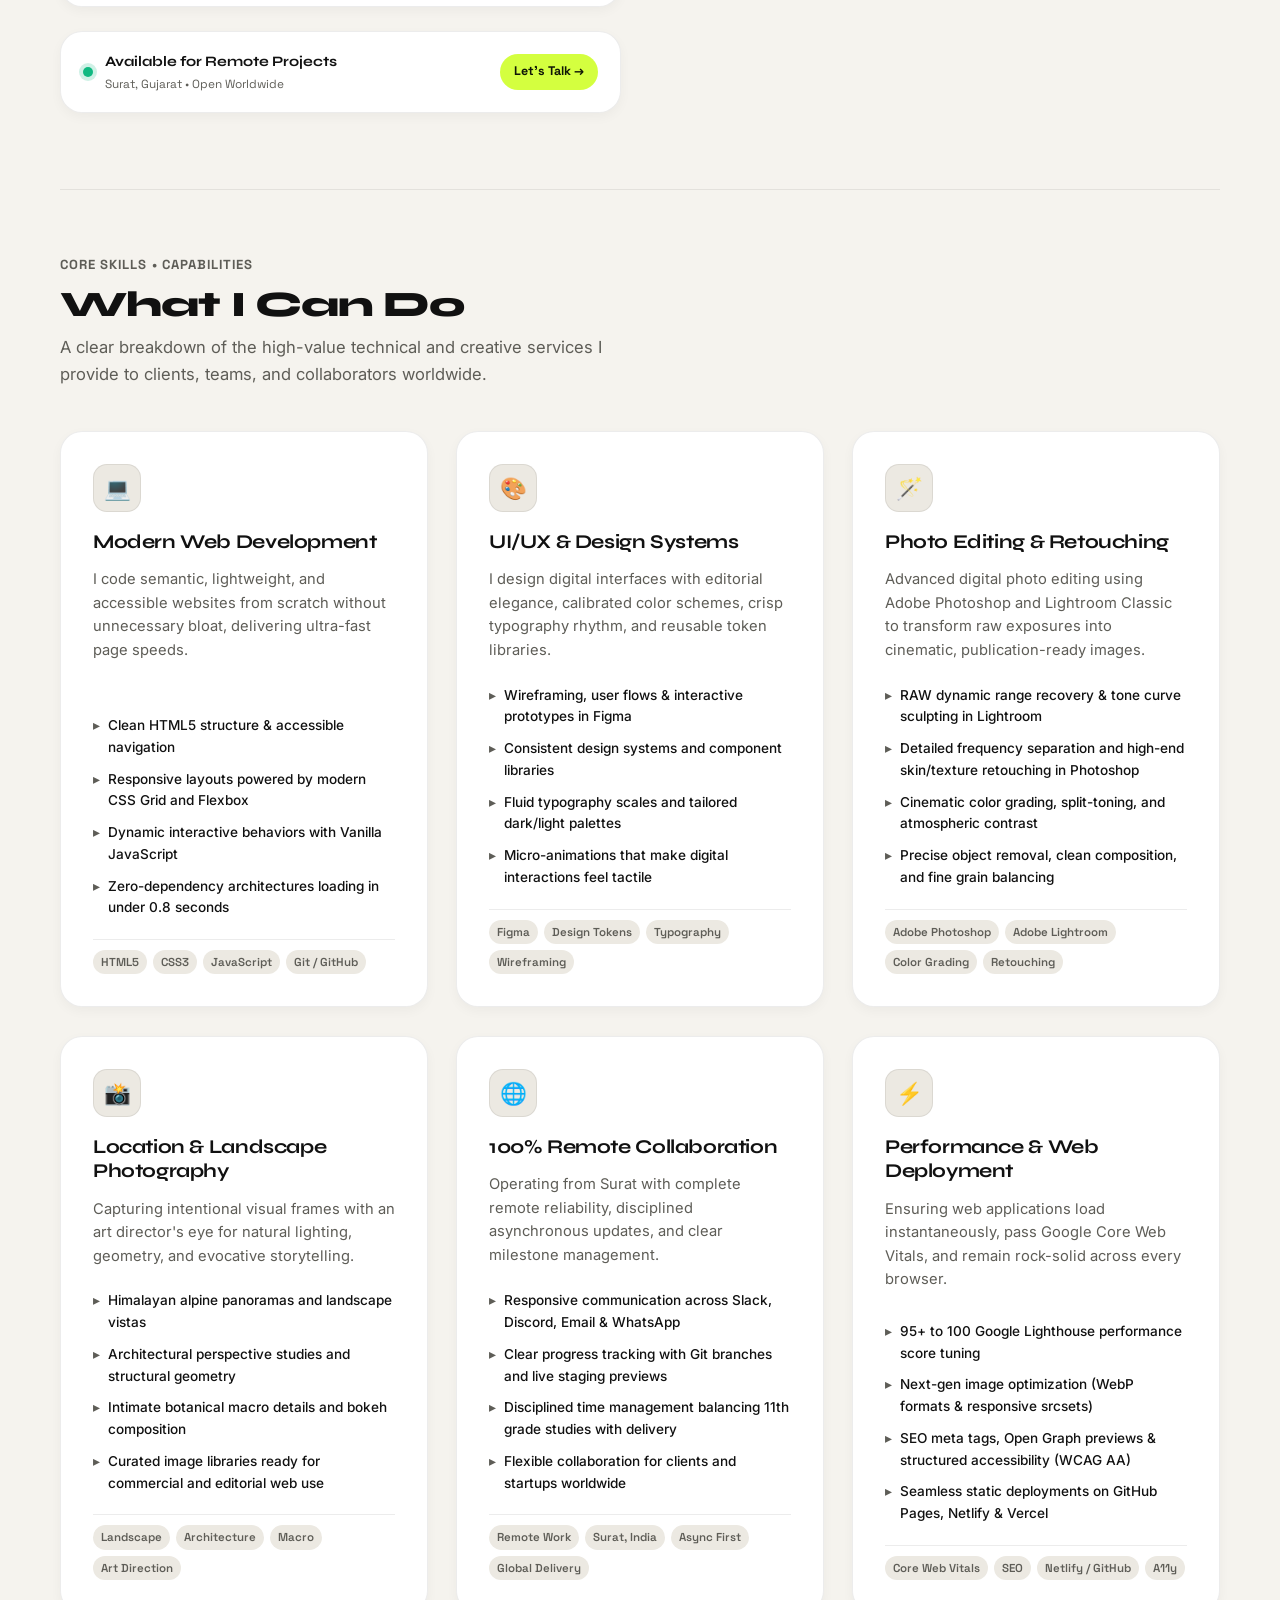
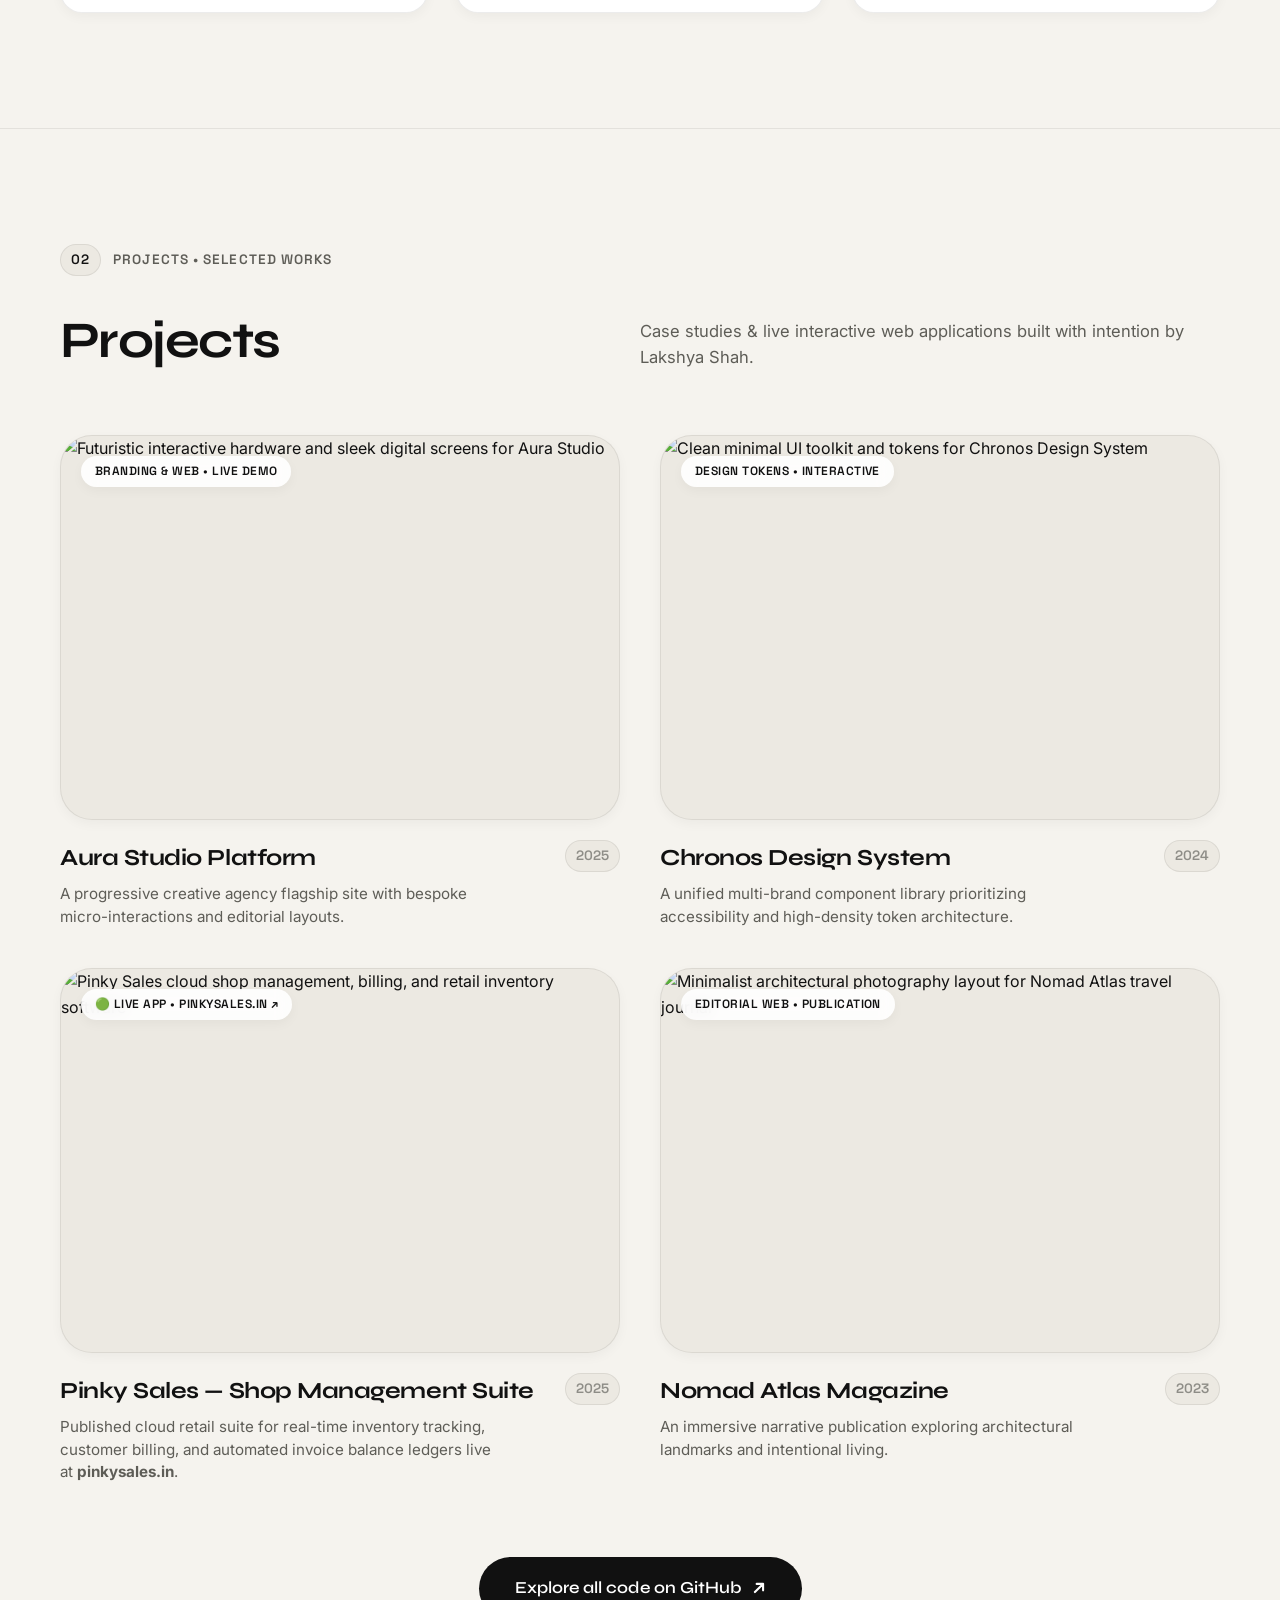
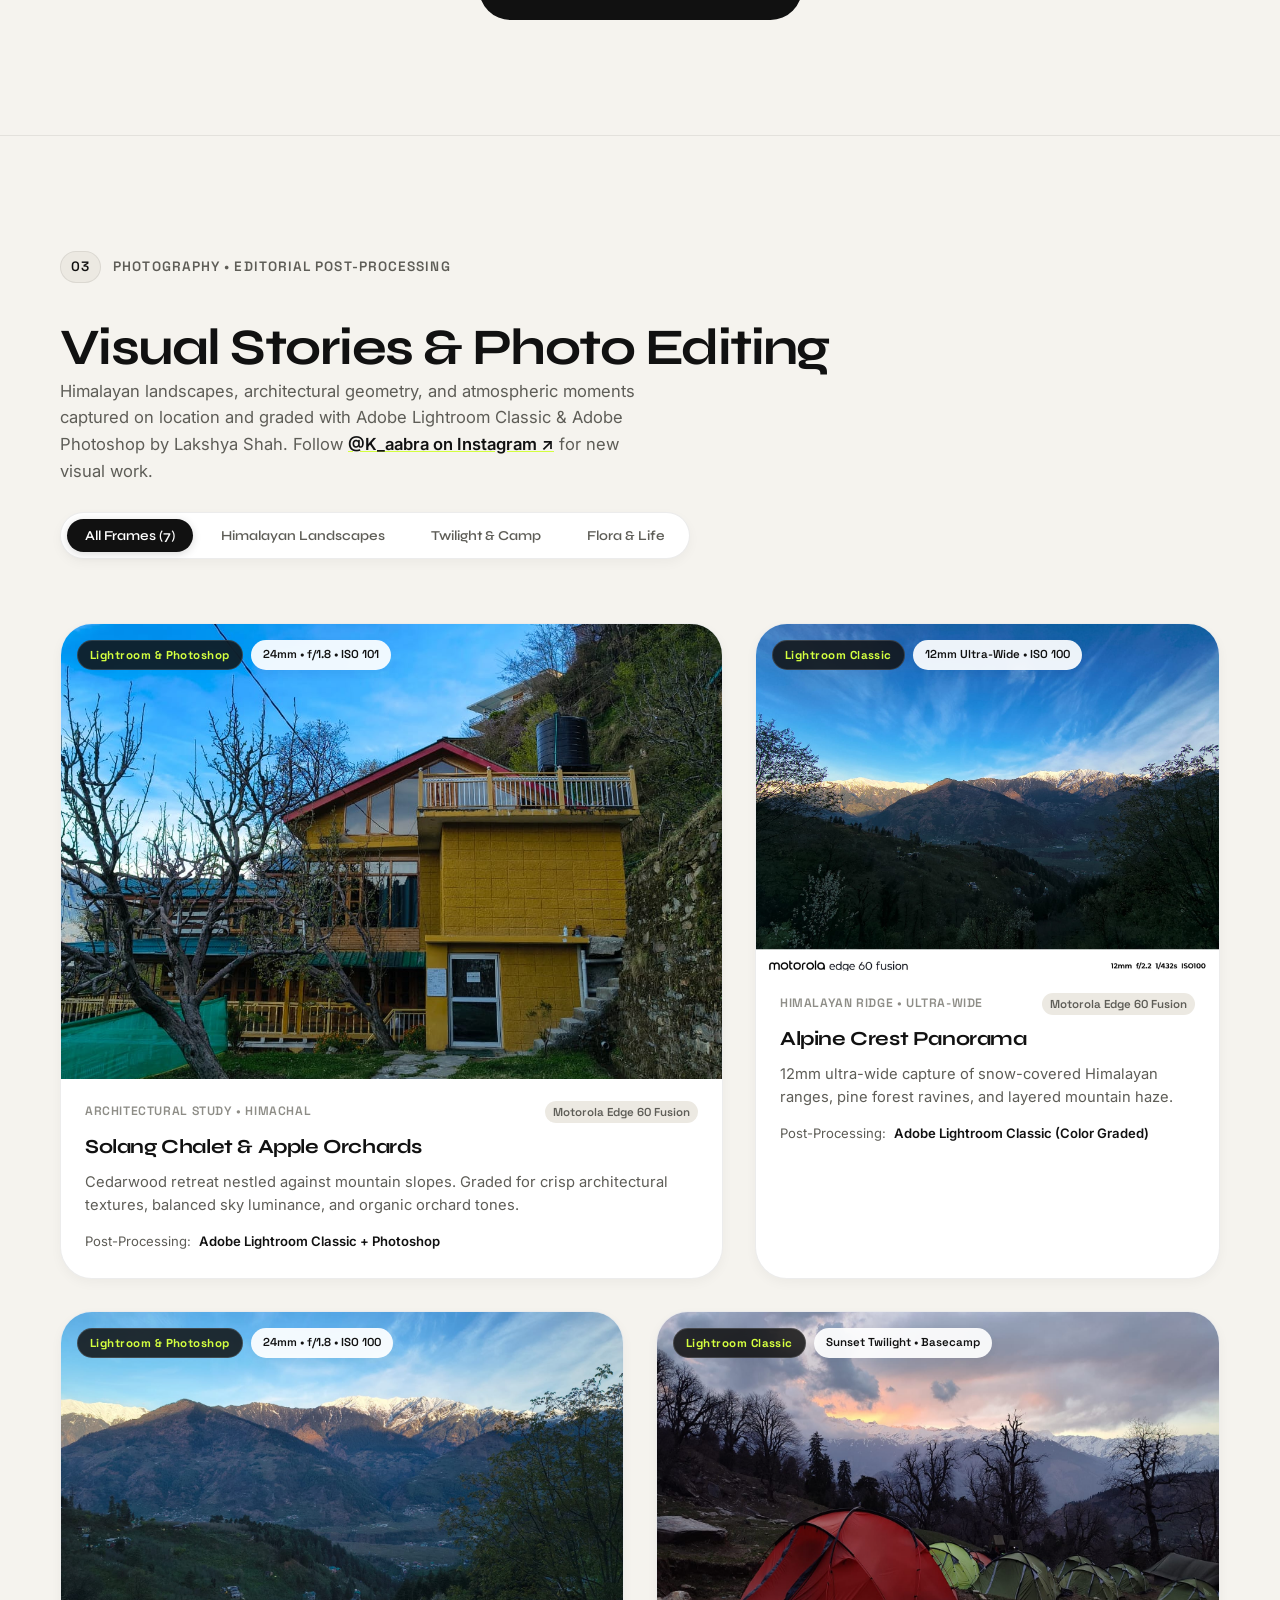
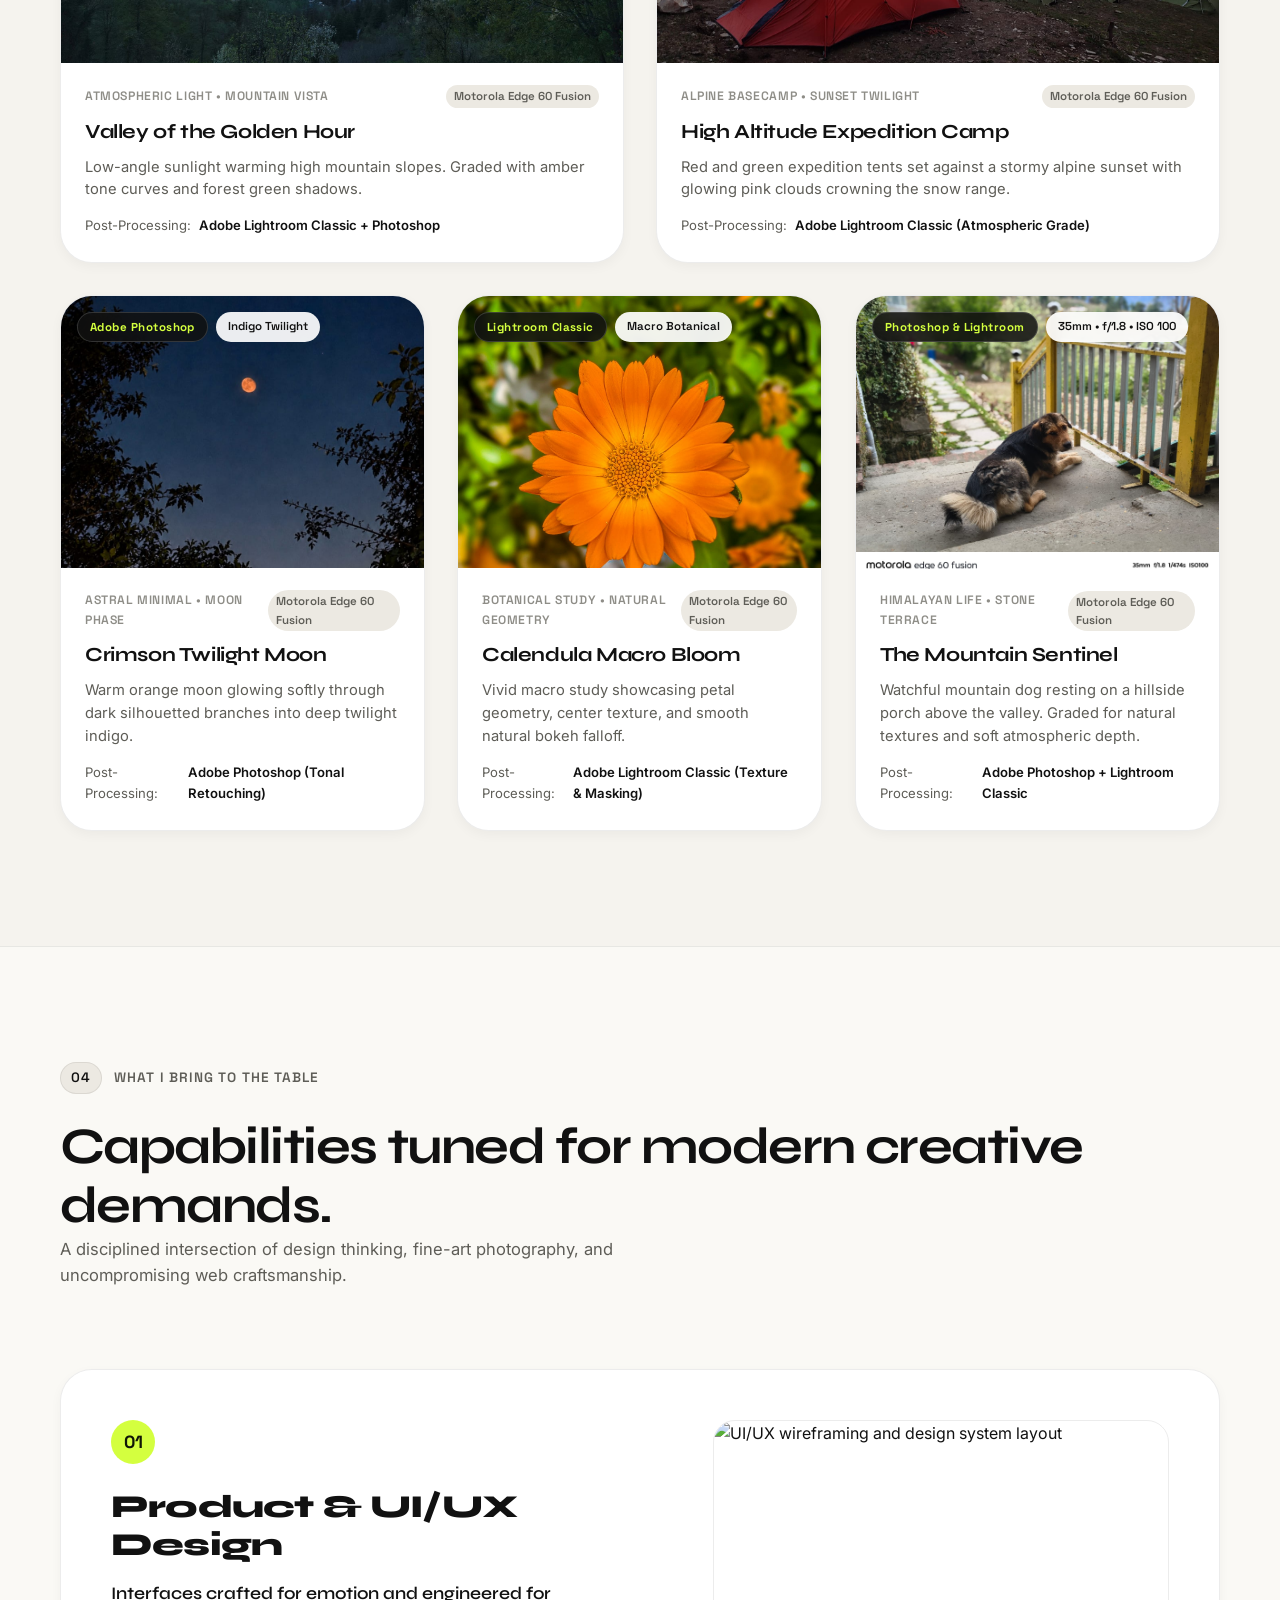
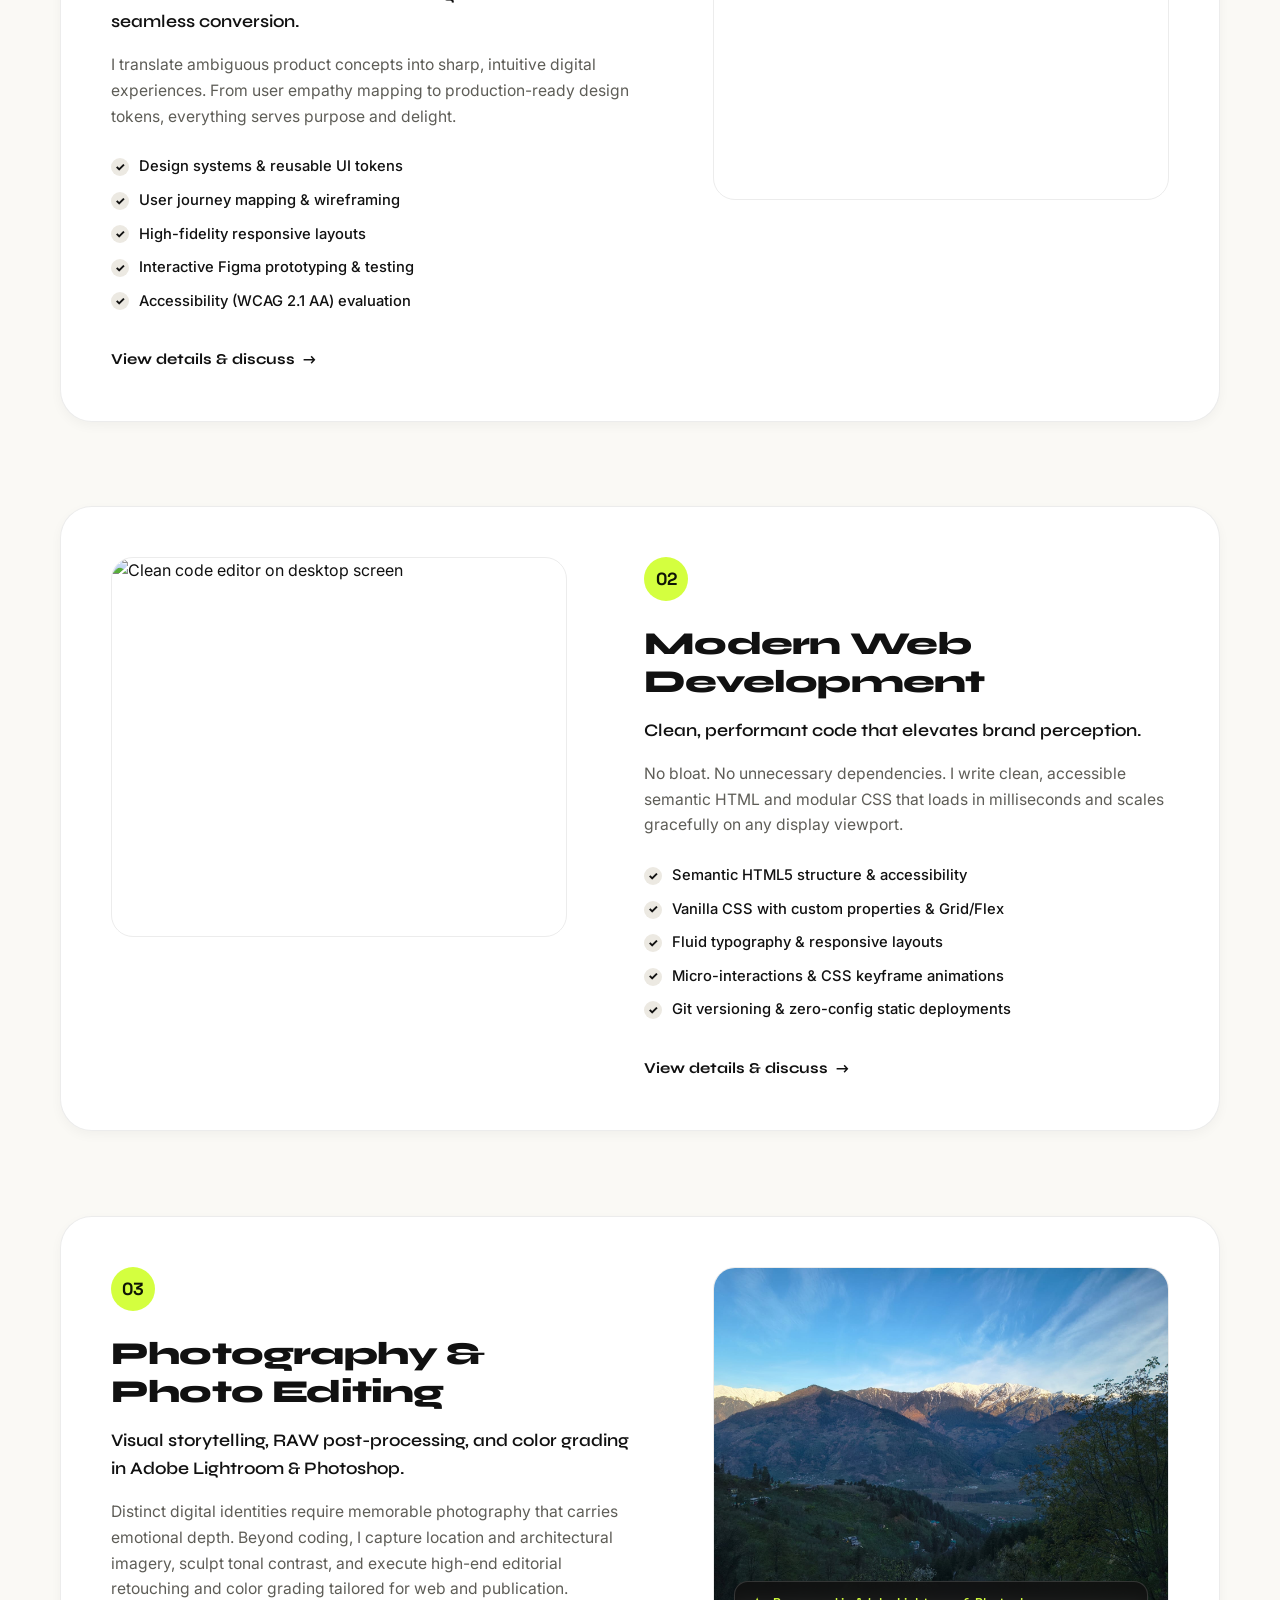
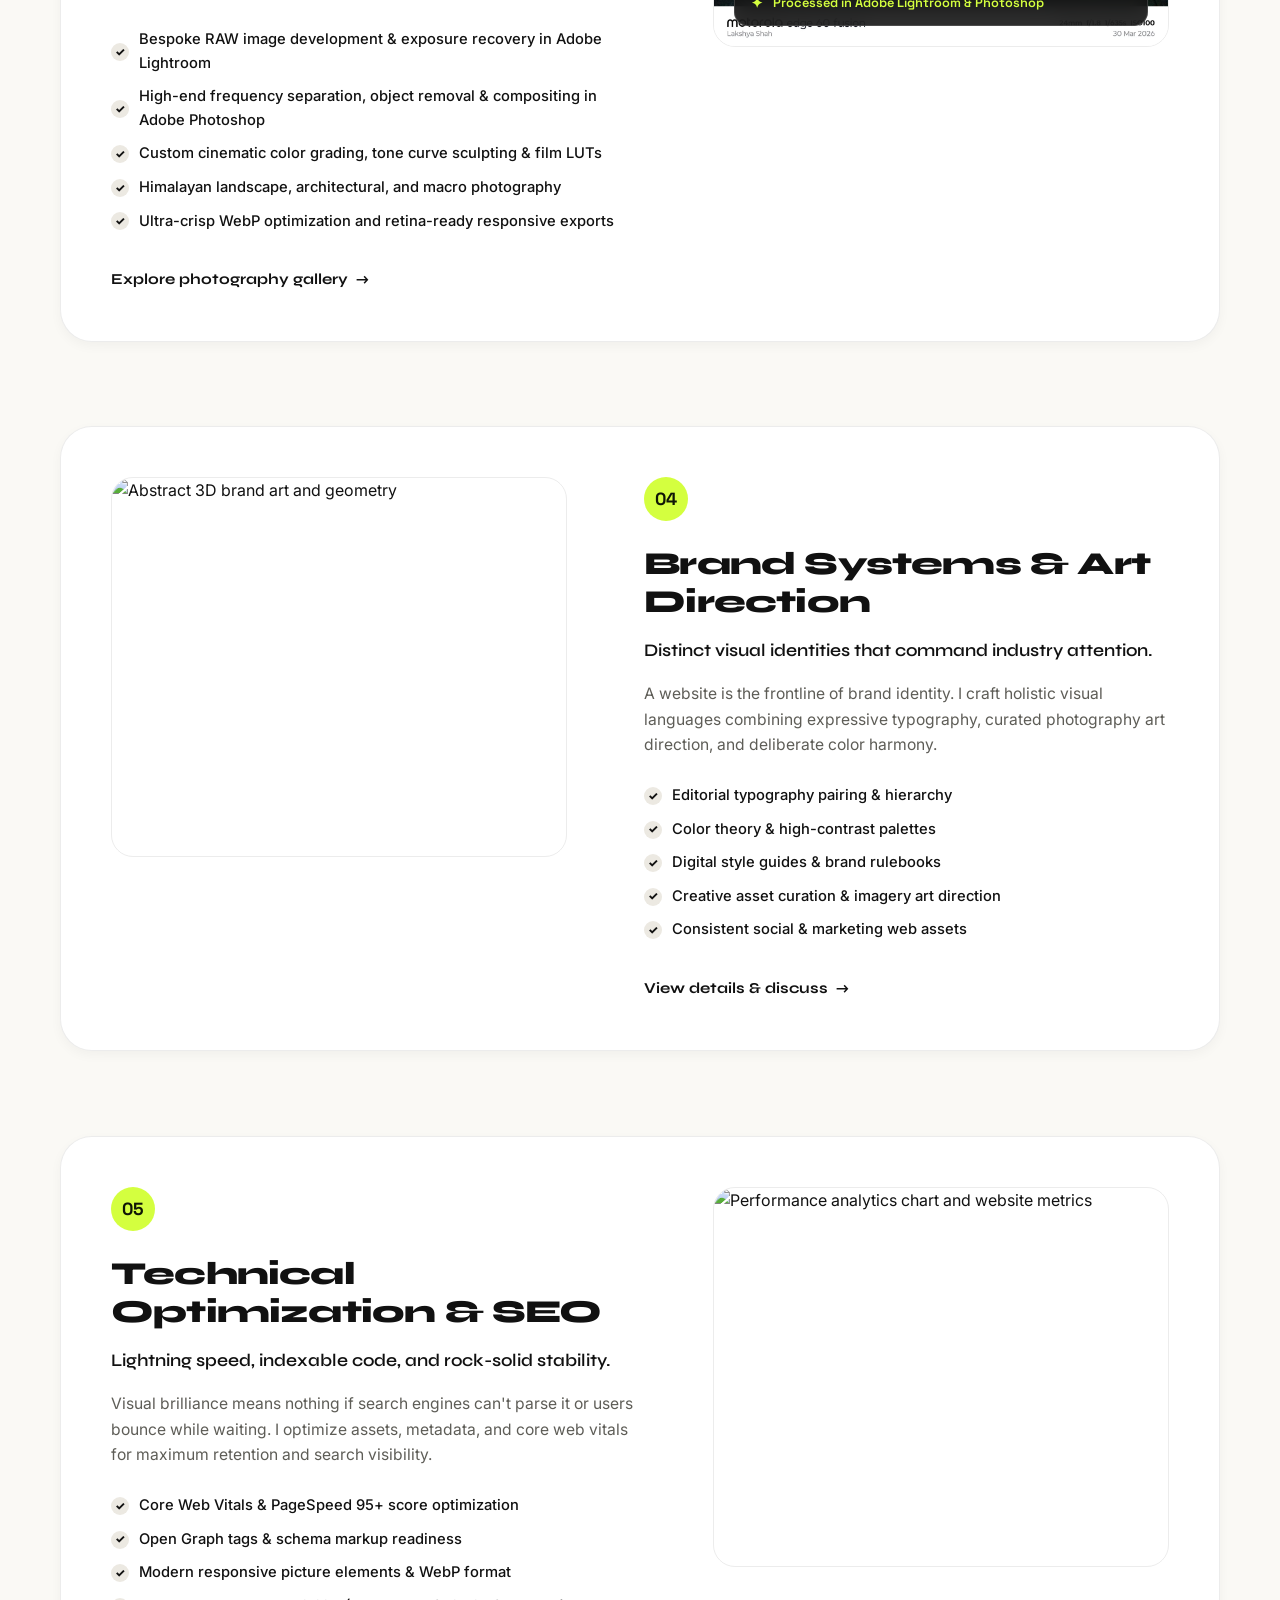
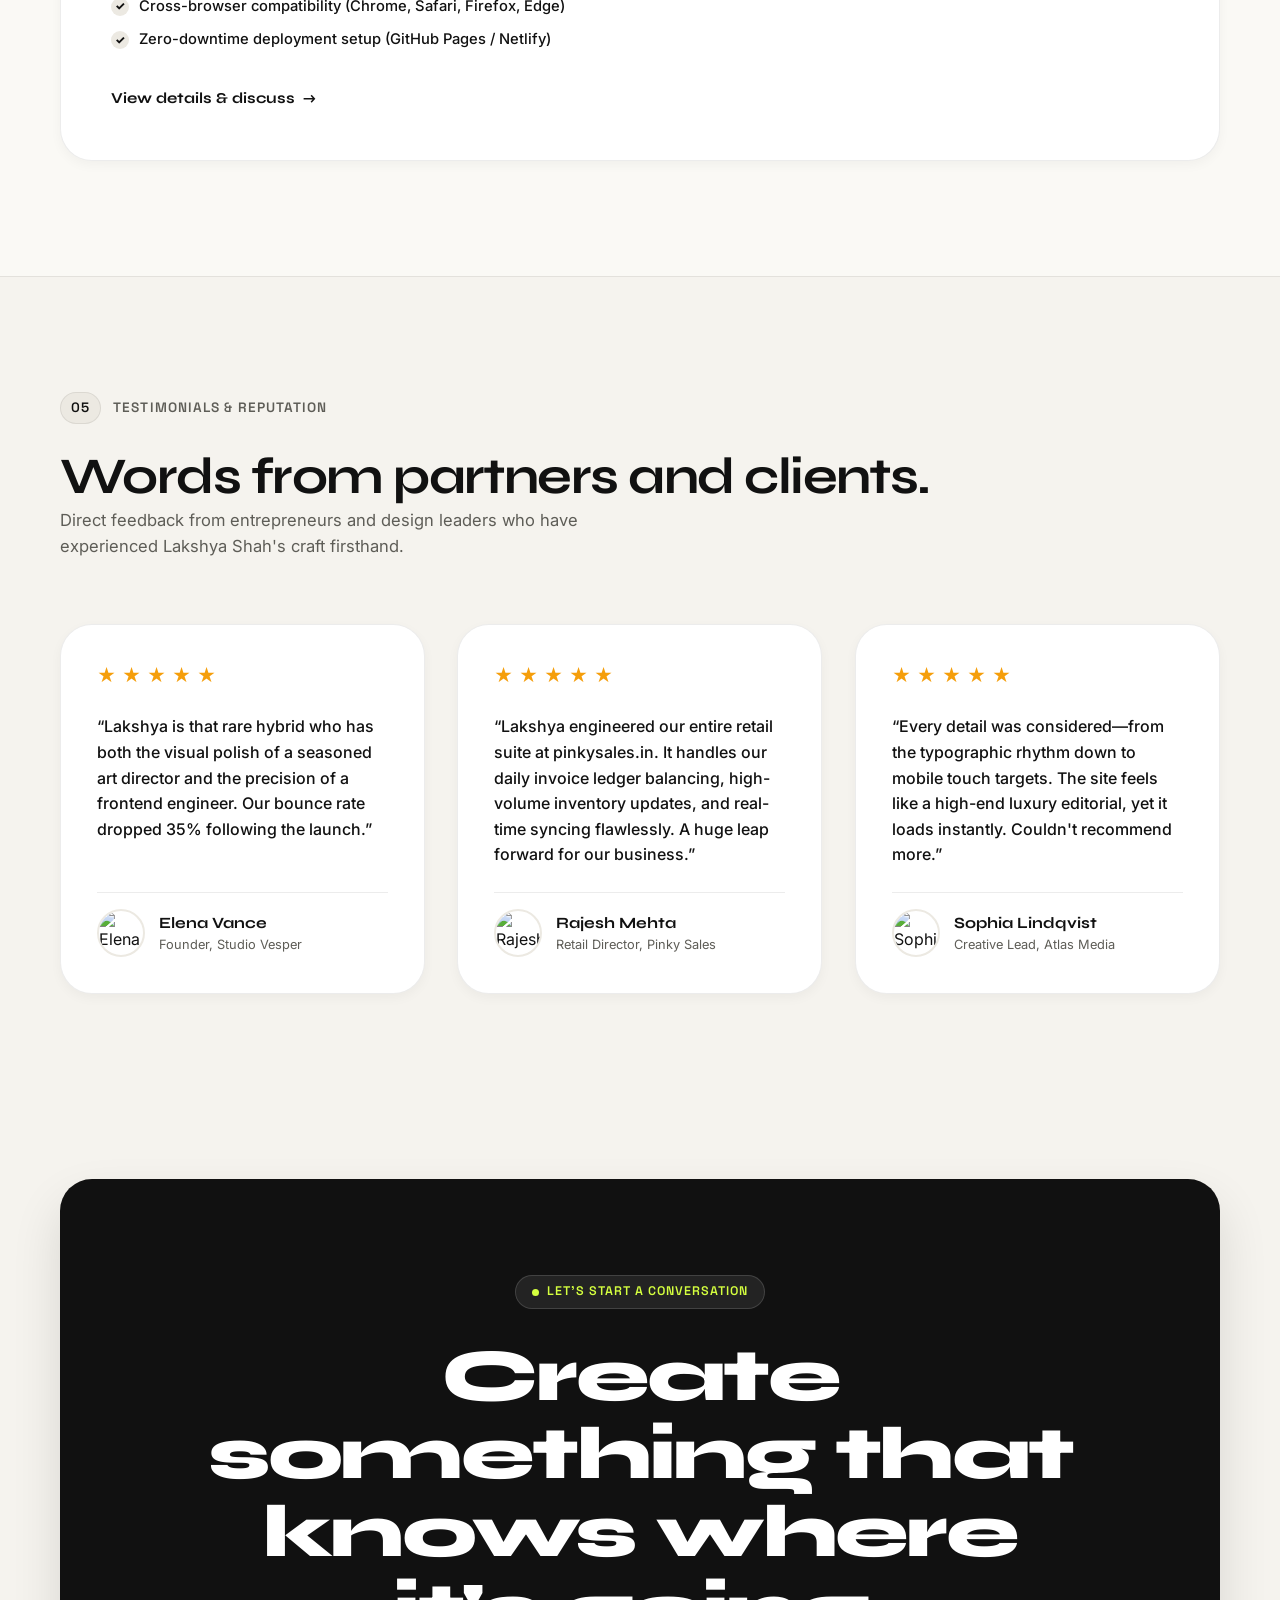
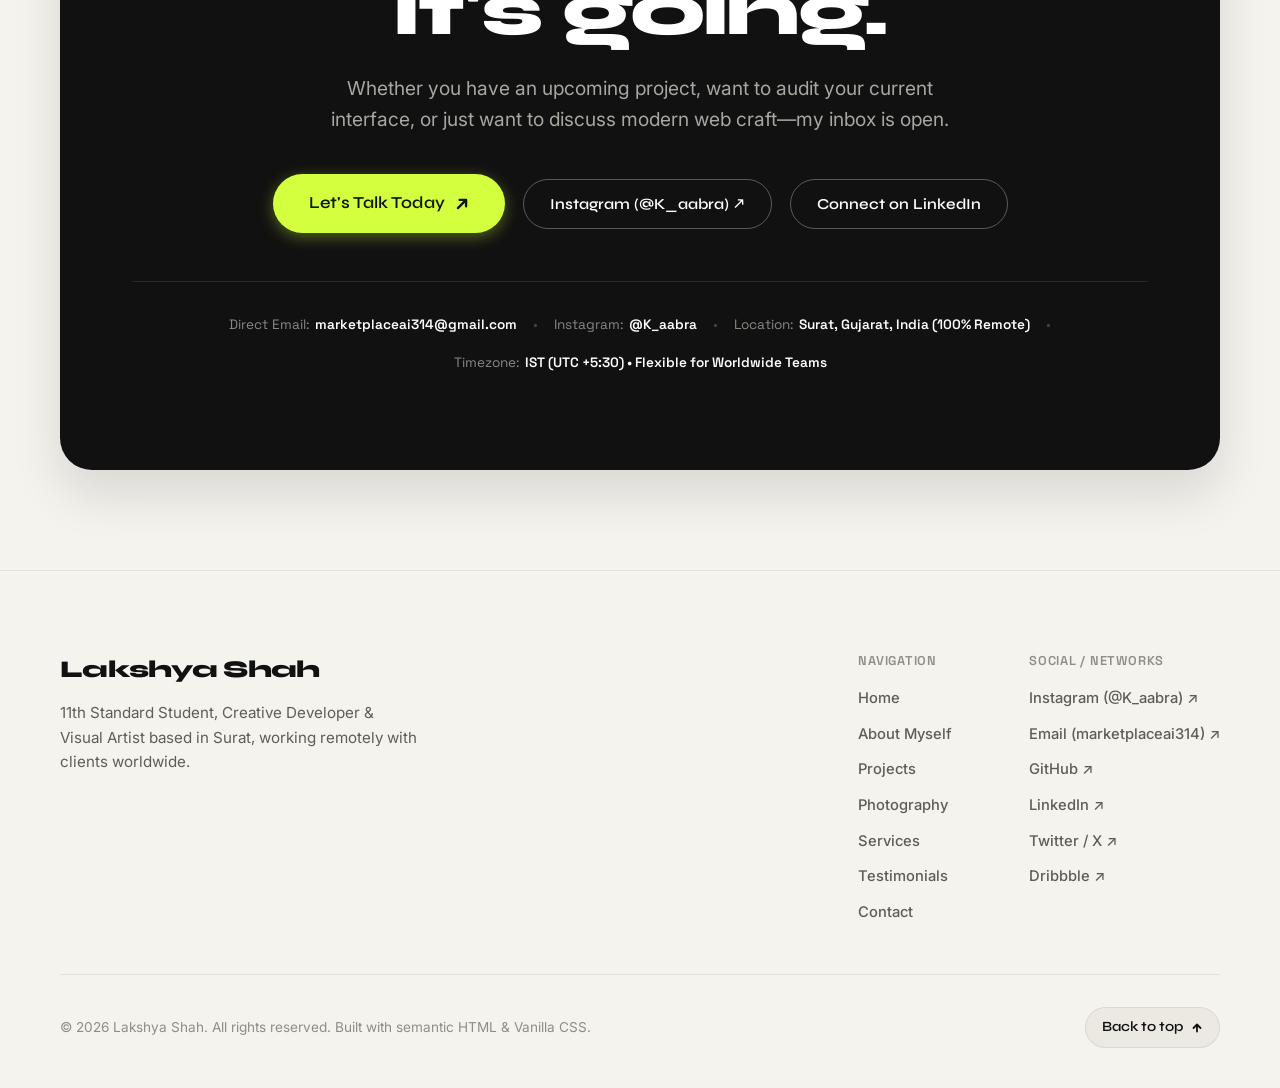
==== commit 8a3bb08a: "feat: add project detail pages for portfolio and update site styling and navigation" ====
--- a/index.html
+++ b/index.html
@@ -188,6 +188,7 @@
           <li><a href="#services" class="nav-link">Services</a></li>
           <li><a href="#testimonials" class="nav-link">Praise</a></li>
           <li><a href="#contact" class="nav-link">Contact</a></li>
+          <li class="mobile-nav-cta-item"><a href="#contact" class="btn btn-pill btn-primary mobile-menu-talk-btn">Let's Talk ↗</a></li>
         </ul>
       </div>
 
@@ -1650,47 +1651,55 @@
       document.body.classList.add('no-scroll');
       let progress = 0;
       const startTime = performance.now();
-      const targetDuration = 1600; // 1.6s smooth cinematic experience
+      const targetDuration = 3800; // 3.8s extended cinematic viewfinder experience
 
       function updateLoader(now) {
         const elapsed = now - startTime;
-        progress = Math.min(100, Math.floor((elapsed / targetDuration) * 100));
+        // Non-linear easing to simulate authentic lens focusing and calibration
+        const rawProgress = Math.min(1, elapsed / targetDuration);
+        // Subtle easeOutQuad progress curve
+        const easedProgress = Math.floor(rawProgress * 100);
+        progress = Math.min(100, Math.max(progress, easedProgress));
 
         if (preloaderBar) preloaderBar.style.width = `${progress}%`;
         if (preloaderPercent) preloaderPercent.textContent = `${progress}%`;
 
         if (preloaderStatus) {
-          if (progress < 25) {
+          if (progress < 22) {
             preloaderStatus.textContent = 'OPTICAL CALIBRATION...';
-          } else if (progress < 55) {
-            preloaderStatus.textContent = 'SYNCHRONIZING CODE & LENS...';
-          } else if (progress < 85) {
+          } else if (progress < 48) {
+            preloaderStatus.textContent = 'CALIBRATING 35mm PRIME LENS...';
+          } else if (progress < 72) {
+            preloaderStatus.textContent = 'SYNCHRONIZING CODE & APERTURE...';
+          } else if (progress < 90) {
             preloaderStatus.textContent = 'APERTURE f/1.8 LOCKED';
           } else if (progress < 100) {
             preloaderStatus.textContent = 'FOCUS ACQUIRED [100%]';
           } else {
-            preloaderStatus.textContent = 'SNAPSHOT CAPTURED';
+            preloaderStatus.textContent = 'SNAPSHOT CAPTURED • READY';
           }
         }
 
         if (progress < 100) {
           requestAnimationFrame(updateLoader);
         } else {
-          // Camera shutter flash snap
-          if (cameraFlash) {
-            cameraFlash.classList.add('flash-active');
+          // Brief hold so user sees 100% and focus lock, then trigger shutter snapshot
+          setTimeout(() => {
+            if (cameraFlash) {
+              cameraFlash.classList.add('flash-active');
+              setTimeout(() => {
+                cameraFlash.classList.remove('flash-active');
+                cameraFlash.classList.add('flash-fade');
+              }, 120);
+            }
             setTimeout(() => {
-              cameraFlash.classList.remove('flash-active');
-              cameraFlash.classList.add('flash-fade');
-            }, 90);
-          }
-          setTimeout(() => {
-            preloader.classList.add('is-loaded');
-            document.body.classList.remove('no-scroll');
-            setTimeout(() => {
-              preloader.style.display = 'none';
-            }, 750);
-          }, 140);
+              preloader.classList.add('is-loaded');
+              document.body.classList.remove('no-scroll');
+              setTimeout(() => {
+                preloader.style.display = 'none';
+              }, 750);
+            }, 160);
+          }, 240);
         }
       }
       requestAnimationFrame(updateLoader);
--- a/style.css
+++ b/style.css
@@ -2911,6 +2911,10 @@
    15. RESPONSIVE BREAKPOINTS
    -------------------------------------------------------------------------- */
 
+.mobile-nav-cta-item {
+  display: none;
+}
+
 /* Tablet & Smaller Desktops */
 @media (max-width: 1024px) {
   .hero-grid {
@@ -3003,10 +3007,10 @@
   }
 }
 
-/* Mobile & Tablet Devices */
+/* Mobile & Tablet Devices (992px Breakpoint) */
 @media (max-width: 992px) {
   :root {
-    --header-height: 70px;
+    --header-height: 72px;
   }
 
   .menu-toggle {
@@ -3014,6 +3018,11 @@
   }
 
   .talk-btn {
+    display: none;
+  }
+
+  /* Hide status indicator badge in mobile header to prevent horizontal crowding/overflow */
+  .nav-brand-wrap .status-indicator {
     display: none;
   }
 
@@ -3023,14 +3032,18 @@
     left: 0;
     width: 100%;
     height: calc(100vh - var(--header-height));
+    height: calc(100dvh - var(--header-height));
+    min-height: calc(100vh - var(--header-height));
     background-color: rgba(245, 243, 238, 0.98);
     backdrop-filter: blur(20px);
     -webkit-backdrop-filter: blur(20px);
     flex-direction: column;
-    justify-content: center;
+    justify-content: flex-start;
     align-items: center;
-    gap: 24px;
-    padding: 40px 20px;
+    gap: 14px;
+    padding: 32px 20px 48px;
+    overflow-y: auto;
+    -webkit-overflow-scrolling: touch;
     border-radius: 0;
     border: none;
     border-top: 1px solid var(--border-subtle);
@@ -3048,15 +3061,34 @@
   }
 
   .nav-link {
-    font-size: 1.4rem;
+    font-size: 1.25rem;
     font-weight: 700;
-    padding: 8px 24px;
+    padding: 10px 24px;
+    width: 100%;
+    max-width: 280px;
+    text-align: center;
+    border-radius: var(--radius-pill);
   }
 
   .nav-link.active {
     background-color: var(--bg-dark);
     color: #ffffff;
     box-shadow: 0 4px 16px rgba(0, 0, 0, 0.2);
+  }
+
+  .mobile-nav-cta-item {
+    display: block;
+    width: 100%;
+    max-width: 280px;
+    margin-top: 8px;
+  }
+
+  .mobile-menu-talk-btn {
+    width: 100%;
+    text-align: center;
+    justify-content: center;
+    padding: 14px 28px;
+    font-size: 1.05rem;
   }
 
   .works-grid {
@@ -3083,23 +3115,76 @@
   .photo-filters {
     width: 100%;
     overflow-x: auto;
-    padding: 4px;
+    padding: 6px;
     justify-content: flex-start;
+    flex-wrap: nowrap;
     -webkit-overflow-scrolling: touch;
+    scrollbar-width: none;
+  }
+
+  .photo-filters::-webkit-scrollbar {
+    display: none;
   }
 
   .photo-filter-btn {
-    font-size: 0.8rem;
-    padding: 6px 14px;
-  }
-
-  .lightbox-nav-btn {
+    font-size: 0.82rem;
+    padding: 7px 16px;
+    flex-shrink: 0;
+  }
+
+  .lightbox-dialog {
+    grid-template-columns: 1fr;
+    max-height: 90vh;
+    max-height: 90dvh;
+    width: 95%;
+    display: flex;
+    flex-direction: column;
+    border-radius: var(--radius-md);
+  }
+
+  .lightbox-media {
+    height: 44vh;
+    max-height: 380px;
+    min-height: 220px;
+    flex-shrink: 0;
+  }
+
+  .lightbox-img {
+    max-height: 100%;
+    max-width: 100%;
+    object-fit: contain;
+  }
+
+  .lightbox-info {
+    flex: 1 1 auto;
+    overflow-y: auto;
+    -webkit-overflow-scrolling: touch;
+    padding: 22px 20px;
+    gap: 16px;
+  }
+
+  .lightbox-close-btn {
+    top: 10px;
+    right: 10px;
     width: 40px;
     height: 40px;
-  }
-
+    background-color: rgba(17, 17, 17, 0.85);
+  }
+
+  .lightbox-nav-btn {
+    width: 38px;
+    height: 38px;
+  }
+
+  .lightbox-prev-btn { left: 10px; }
+  .lightbox-next-btn { right: 10px; }
+
+  /* Hero Collage Glitch-Free Layout */
   .hero-collage {
     min-height: 380px;
+    width: 100%;
+    position: relative;
+    justify-content: center;
   }
 
   .collage-main-card {
@@ -3108,28 +3193,41 @@
   }
 
   .collage-secondary-card {
-    width: 60%;
+    width: 58%;
     height: 190px;
     bottom: -16px;
+    left: 0;
+  }
+
+  /* Chip Projects: Relocated to bottom-right to NEVER collide with secondary card on left */
+  .chip-projects {
+    bottom: 16px;
+    right: 16px;
+    left: auto;
+  }
+
+  .chip-years {
+    top: 16px;
+    right: 16px;
   }
 
   .rotating-badge-wrapper {
     top: -24px;
-    left: 4%;
+    left: 8px;
   }
 
   .rotating-badge {
-    width: 96px;
-    height: 96px;
+    width: 90px;
+    height: 90px;
   }
 
   .badge-center-icon {
-    width: 34px;
-    height: 34px;
+    width: 32px;
+    height: 32px;
   }
 
   .stats-matrix {
-    grid-template-columns: 1fr;
+    grid-template-columns: repeat(2, 1fr);
   }
 
   .cta-box {
@@ -3151,45 +3249,437 @@
   }
 }
 
-/* Extra Small Phones */
+/* Medium Tablets & Large Handhelds (768px Breakpoint) */
+@media (max-width: 768px) {
+  :root {
+    --section-spacing: clamp(60px, 8vw, 95px);
+  }
+
+  .section-title {
+    font-size: clamp(1.85rem, 5.5vw, 2.6rem);
+  }
+
+  .hero-headline {
+    font-size: clamp(2.4rem, 7.5vw, 3.5rem);
+  }
+
+  .about-hero-quote h2,
+  .about-quote-lead {
+    font-size: clamp(2rem, 5.5vw, 2.9rem);
+  }
+
+  .arsenal-header {
+    flex-direction: column;
+    align-items: flex-start;
+    gap: 10px;
+  }
+
+  .arsenal-grid {
+    grid-template-columns: repeat(auto-fill, minmax(140px, 1fr));
+  }
+
+  .service-row {
+    padding: 28px 22px;
+  }
+
+  .testimonials-grid {
+    gap: 18px;
+  }
+
+  .cta-box {
+    padding: 56px 24px;
+  }
+
+  .cta-heading {
+    font-size: clamp(2rem, 6vw, 3rem);
+  }
+
+  .footer-top {
+    gap: 32px;
+  }
+
+  .footer-links-group {
+    display: grid;
+    grid-template-columns: repeat(2, 1fr);
+    gap: 24px;
+    width: 100%;
+  }
+}
+
+/* Mobile Phones (640px Breakpoint) */
+@media (max-width: 640px) {
+  .container {
+    padding-left: 18px;
+    padding-right: 18px;
+  }
+
+  .hero-meta {
+    flex-direction: column;
+    align-items: flex-start;
+    gap: 8px;
+  }
+
+  .badge-pill {
+    max-width: 100%;
+    white-space: normal;
+    font-size: 0.72rem;
+    line-height: 1.4;
+    padding: 5px 12px;
+  }
+
+  .hero-role {
+    font-size: 0.78rem;
+  }
+
+  .hero-headline {
+    font-size: clamp(2.1rem, 8.2vw, 2.8rem);
+  }
+
+  .hero-avatars-row {
+    flex-direction: row;
+    align-items: center;
+    gap: 12px;
+    padding: 12px 14px;
+    width: 100%;
+  }
+
+  .avatar-img {
+    width: 34px;
+    height: 34px;
+    margin-left: -10px;
+  }
+
+  .avatar-text strong {
+    font-size: 0.82rem;
+  }
+
+  .avatar-text span {
+    font-size: 0.72rem;
+  }
+
+  .hero-cta-group {
+    flex-direction: column;
+    width: 100%;
+    gap: 10px;
+  }
+
+  .hero-cta-group .btn {
+    width: 100%;
+    text-align: center;
+    justify-content: center;
+  }
+
+  /* Compact Harmonious Collage */
+  .hero-collage {
+    min-height: 320px;
+    margin-top: 10px;
+  }
+
+  .collage-main-card {
+    height: 280px;
+    border-radius: var(--radius-md);
+  }
+
+  .collage-secondary-card {
+    width: 58%;
+    height: 155px;
+    bottom: -12px;
+    border-radius: var(--radius-sm);
+  }
+
+  .rotating-badge {
+    width: 78px;
+    height: 78px;
+  }
+
+  .badge-center-icon {
+    width: 28px;
+    height: 28px;
+  }
+
+  .stat-chip {
+    padding: 6px 12px;
+    gap: 6px;
+  }
+
+  .chip-number {
+    font-size: 0.92rem;
+    padding: 1px 6px;
+  }
+
+  .chip-label {
+    font-size: 0.72rem;
+  }
+
+  /* About & Stats */
+  .about-hero-quote h2,
+  .about-quote-lead {
+    font-size: clamp(1.75rem, 6.2vw, 2.35rem);
+    line-height: 1.2;
+  }
+
+  .stats-matrix {
+    grid-template-columns: repeat(2, 1fr);
+    gap: 10px;
+  }
+
+  .matrix-card {
+    padding: 16px 14px;
+    border-radius: var(--radius-sm);
+  }
+
+  .matrix-number {
+    font-size: 1.8rem;
+  }
+
+  .matrix-label {
+    font-size: 0.78rem;
+  }
+
+  /* Arsenal Card */
+  .arsenal-card {
+    padding: 20px 16px;
+    border-radius: var(--radius-md);
+  }
+
+  .arsenal-grid {
+    grid-template-columns: repeat(auto-fill, minmax(130px, 1fr));
+    gap: 8px;
+  }
+
+  .arsenal-chip {
+    padding: 8px 10px;
+  }
+
+  .chip-name {
+    font-size: 0.8rem;
+  }
+
+  .chip-sub {
+    font-size: 0.65rem;
+  }
+
+  .availability-banner {
+    flex-direction: column;
+    align-items: stretch;
+    gap: 14px;
+    padding: 18px 16px;
+    border-radius: var(--radius-sm);
+  }
+
+  .availability-action-btn {
+    width: 100%;
+    text-align: center;
+    justify-content: center;
+  }
+
+  /* What I Can Do */
+  .can-do-card {
+    padding: 22px 18px;
+    border-radius: var(--radius-sm);
+  }
+
+  .can-do-title {
+    font-size: 1.15rem;
+  }
+
+  .can-do-desc {
+    font-size: 0.88rem;
+  }
+
+  /* Photography Cards */
+  .photo-badge-suite {
+    top: 10px;
+    left: 10px;
+    gap: 6px;
+  }
+
+  .photo-badge-tool,
+  .photo-badge-exif {
+    padding: 4px 8px;
+    font-size: 0.66rem;
+  }
+
+  .photo-card-info {
+    padding: 18px 16px 20px;
+    gap: 6px;
+  }
+
+  .photo-card-title {
+    font-size: 1.15rem;
+  }
+
+  .photo-card-desc {
+    font-size: 0.88rem;
+  }
+
+  /* Services */
+  .service-row {
+    padding: 24px 18px;
+    border-radius: var(--radius-md);
+    gap: 20px;
+  }
+
+  .service-img-wrapper {
+    min-height: 200px;
+    max-height: 250px;
+    height: auto;
+    border-radius: var(--radius-sm);
+  }
+
+  .service-title {
+    font-size: 1.4rem;
+  }
+
+  .service-tagline {
+    font-size: 0.98rem;
+  }
+
+  .service-desc {
+    font-size: 0.9rem;
+  }
+
+  .service-bullets li {
+    font-size: 0.85rem;
+  }
+
+  /* Testimonials */
+  .testimonial-card {
+    padding: 22px 18px;
+    border-radius: var(--radius-md);
+    gap: 16px;
+  }
+
+  .testimonial-quote {
+    font-size: 0.95rem;
+  }
+
+  /* CTA */
+  .cta-box {
+    padding: 48px 18px;
+  }
+
+  .cta-heading {
+    font-size: clamp(1.85rem, 6.8vw, 2.35rem);
+    margin-bottom: 18px;
+  }
+
+  .cta-subtext {
+    font-size: 0.92rem;
+    margin-bottom: 28px;
+  }
+
+  .cta-actions {
+    width: 100%;
+    gap: 12px;
+    margin-bottom: 32px;
+  }
+
+  .cta-actions .btn {
+    width: 100%;
+  }
+
+  .cta-direct-info {
+    padding-top: 20px;
+    font-size: 0.8rem;
+    gap: 10px;
+  }
+
+  .info-item {
+    word-break: break-all;
+  }
+
+  /* Footer */
+  .site-footer {
+    padding: 44px 0 24px;
+  }
+
+  .footer-bottom {
+    flex-direction: column-reverse;
+    align-items: stretch;
+    gap: 16px;
+    padding-top: 20px;
+  }
+
+  .back-to-top-btn {
+    width: 100%;
+    justify-content: center;
+  }
+}
+
+/* Extra Small Phones (480px Breakpoint) */
 @media (max-width: 480px) {
   .hero-headline {
-    font-size: 2.6rem;
-  }
-
-  .stat-chip {
-    padding: 6px 12px;
-  }
-
-  .chip-number {
-    font-size: 0.95rem;
-    padding: 1px 6px;
-  }
-
-  .chip-label {
-    font-size: 0.72rem;
+    font-size: clamp(1.9rem, 8.8vw, 2.5rem);
   }
 
   .hero-avatars-row {
     flex-direction: column;
     align-items: flex-start;
-    width: 100%;
-  }
-
-  .cta-actions .btn {
-    width: 100%;
-  }
-
-  .photo-card-info {
-    padding: 18px 18px 22px;
-  }
-
-  .photo-card-title {
-    font-size: 1.15rem;
+    gap: 10px;
+  }
+
+  .about-bio-lead {
+    font-size: 1.05rem;
+  }
+
+  .about-bio-text {
+    font-size: 0.95rem;
+  }
+
+  .personal-fact-card {
+    padding: 18px 16px;
+  }
+
+  .fact-row {
+    flex-direction: column;
+    gap: 2px;
+    align-items: flex-start;
+  }
+
+  .fact-value {
+    text-align: left;
+  }
+
+  .project-title {
+    font-size: 1.2rem;
+  }
+
+  .project-desc {
+    font-size: 0.88rem;
+  }
+}
+
+/* Tiny Screens (380px and below) */
+@media (max-width: 380px) {
+  .stats-matrix {
+    grid-template-columns: 1fr;
+    gap: 8px;
   }
 
   .arsenal-grid {
     grid-template-columns: 1fr;
+  }
+
+  .footer-links-group {
+    grid-template-columns: 1fr;
+  }
+
+  .rotating-badge {
+    width: 68px;
+    height: 68px;
+  }
+
+  .badge-center-icon {
+    width: 24px;
+    height: 24px;
+  }
+}
+
+/* Guard Against Desktop Spotlight on Touch Devices */
+@media (hover: none) or (pointer: coarse) {
+  .cursor-spotlight {
+    display: none !important;
   }
 }
 
@@ -3384,8 +3874,12 @@
 .preloader-overlay {
   position: fixed;
   inset: 0;
+  width: 100%;
   width: 100vw;
+  height: 100%;
   height: 100vh;
+  height: 100dvh;
+  min-height: 100vh;
   background-color: #f7f5f0;
   background-image: 
     radial-gradient(circle at 50% 50%, rgba(255, 255, 255, 0.95) 0%, rgba(247, 245, 240, 0.98) 70%),
@@ -3407,8 +3901,8 @@
   opacity: 0;
   visibility: hidden;
   pointer-events: none;
-  transform: scale(1.05);
-  filter: blur(6px);
+  transform: scale(1.04);
+  filter: blur(8px);
 }
 
 /* Optical Viewfinder Corner Framing Brackets */
@@ -3572,7 +4066,7 @@
   stroke-linejoin: round;
   stroke-dasharray: 650;
   stroke-dashoffset: 650;
-  animation: drawCamBody 1.3s cubic-bezier(0.16, 1, 0.3, 1) forwards;
+  animation: drawCamBody 2.2s cubic-bezier(0.16, 1, 0.3, 1) forwards;
 }
 
 @keyframes drawCamBody {
@@ -3596,12 +4090,12 @@
 
 .loader-bracket-wrap-left {
   transform-origin: 135px 205px;
-  animation: snapBracketLeft 1.1s cubic-bezier(0.175, 0.885, 0.32, 1.275) forwards;
+  animation: snapBracketLeft 1.8s cubic-bezier(0.175, 0.885, 0.32, 1.275) forwards;
 }
 
 .loader-bracket-wrap-right {
   transform-origin: 365px 205px;
-  animation: snapBracketRight 1.1s cubic-bezier(0.175, 0.885, 0.32, 1.275) forwards;
+  animation: snapBracketRight 1.8s cubic-bezier(0.175, 0.885, 0.32, 1.275) forwards;
 }
 
 @keyframes snapBracketLeft {
@@ -3636,7 +4130,7 @@
 
 .loader-bracket-left,
 .loader-bracket-right {
-  animation: bracketGlowPulse 2s ease-in-out infinite alternate 1.1s;
+  animation: bracketGlowPulse 2.2s ease-in-out infinite alternate 1.8s;
 }
 
 @keyframes bracketGlowPulse {
@@ -3654,7 +4148,7 @@
 .loader-lens-rim {
   fill: #161616;
   transform-origin: 250px 205px;
-  animation: popLensRim 0.85s cubic-bezier(0.175, 0.885, 0.32, 1.275) forwards;
+  animation: popLensRim 1.3s cubic-bezier(0.175, 0.885, 0.32, 1.275) forwards;
 }
 
 @keyframes popLensRim {
@@ -3675,7 +4169,7 @@
 
 .loader-blades-ring {
   transform-origin: 0px 0px;
-  animation: focusAperture 1.5s cubic-bezier(0.16, 1, 0.3, 1) forwards;
+  animation: focusAperture 2.5s cubic-bezier(0.16, 1, 0.3, 1) forwards;
 }
 
 @keyframes focusAperture {
@@ -3746,7 +4240,7 @@
   fill: #111111;
   opacity: 0;
   transform-origin: 250px 365px;
-  animation: revealBrandTitle 1s cubic-bezier(0.16, 1, 0.3, 1) 0.5s forwards;
+  animation: revealBrandTitle 1.5s cubic-bezier(0.16, 1, 0.3, 1) 0.8s forwards;
 }
 
 @keyframes revealBrandTitle {
@@ -3840,28 +4334,60 @@
 
 /* Mobile Responsiveness for Preloader */
 @media (max-width: 640px) {
-  .vf-tl, .vf-tr, .vf-bl, .vf-br {
+  .vf-tl, .vf-tr {
     font-size: 0.65rem;
-  }
-  .vf-tl { top: 20px; left: 20px; }
-  .vf-tr { top: 20px; right: 20px; }
-  .vf-bl { bottom: 20px; left: 20px; }
-  .vf-br { bottom: 20px; right: 20px; }
+    letter-spacing: 0.06em;
+  }
+  .vf-tl { top: 16px; left: 16px; }
+  .vf-tr { top: 16px; right: 16px; }
+  /* Hide bottom telemetry badges on mobile to prevent clutter & overlap with HUD progress */
+  .vf-bl, .vf-br { display: none !important; }
   
-  .guide-tl { top: 14px; left: 14px; width: 24px; height: 24px; }
-  .guide-tr { top: 14px; right: 14px; width: 24px; height: 24px; }
-  .guide-bl { bottom: 14px; left: 14px; width: 24px; height: 24px; }
-  .guide-br { bottom: 14px; right: 14px; width: 24px; height: 24px; }
+  .guide-tl { top: 10px; left: 10px; width: 22px; height: 22px; }
+  .guide-tr { top: 10px; right: 10px; width: 22px; height: 22px; }
+  .guide-bl { bottom: 10px; left: 10px; width: 22px; height: 22px; }
+  .guide-br { bottom: 10px; right: 10px; width: 22px; height: 22px; }
 
   .vf-pipe, .vf-dot { display: none; }
   .preloader-content {
-    gap: 22px;
-    padding: 16px;
+    gap: 18px;
+    padding: 12px;
+    max-width: 320px;
+    width: 92%;
+  }
+  .preloader-logo-wrap {
+    width: min(260px, 78vw);
+  }
+  .preloader-hud {
+    max-width: 290px;
+    padding: 10px 14px;
+    gap: 8px;
+  }
+  .hud-status {
+    font-size: 0.65rem;
+  }
+  .hud-right {
+    font-size: 0.72rem;
   }
   .loader-brand-title {
-    font-size: 22px;
-    letter-spacing: 10px;
-  }
-}
-
-
+    font-size: 20px;
+    letter-spacing: 8px;
+  }
+}
+
+@media (max-width: 380px) {
+  .vf-tl, .vf-tr {
+    font-size: 0.58rem;
+  }
+  .vf-tl { top: 12px; left: 12px; }
+  .vf-tr { top: 12px; right: 12px; }
+  .preloader-logo-wrap {
+    width: 220px;
+  }
+  .preloader-hud {
+    max-width: 260px;
+    padding: 8px 12px;
+  }
+}
+
+
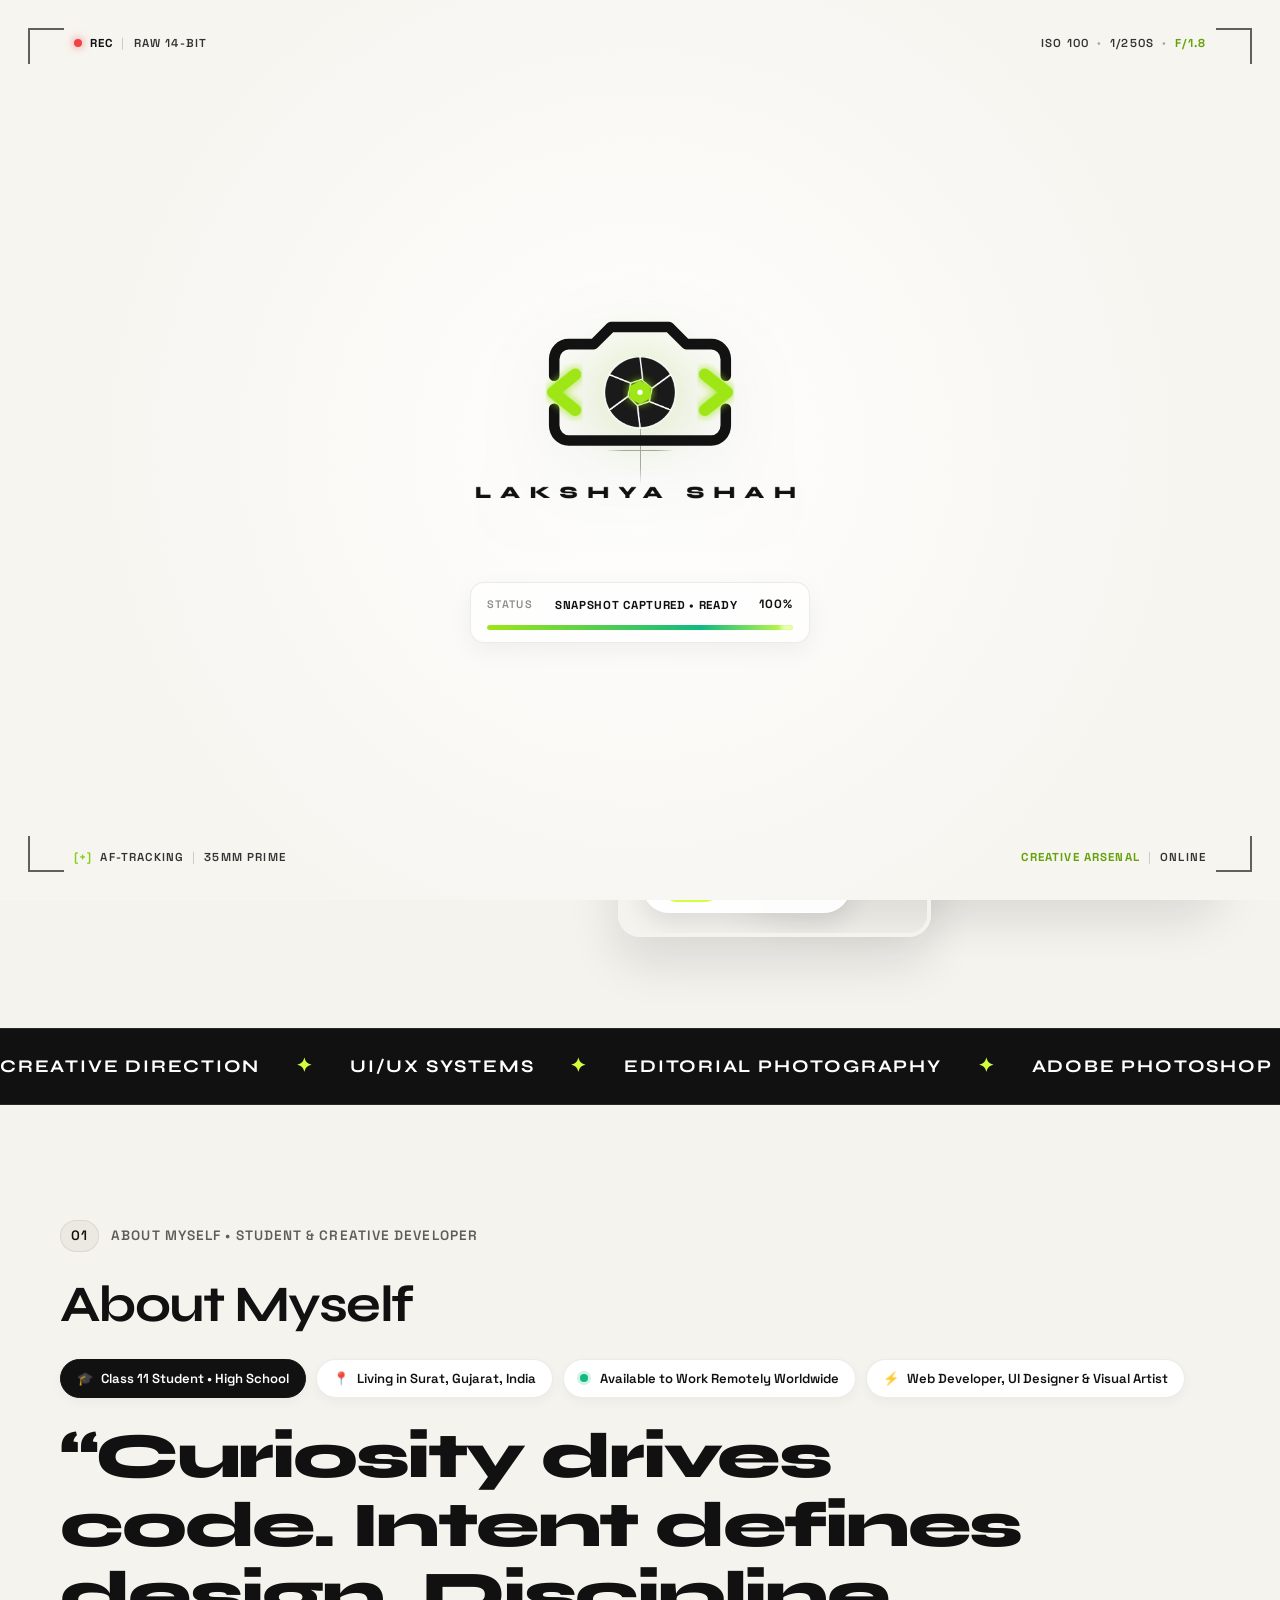
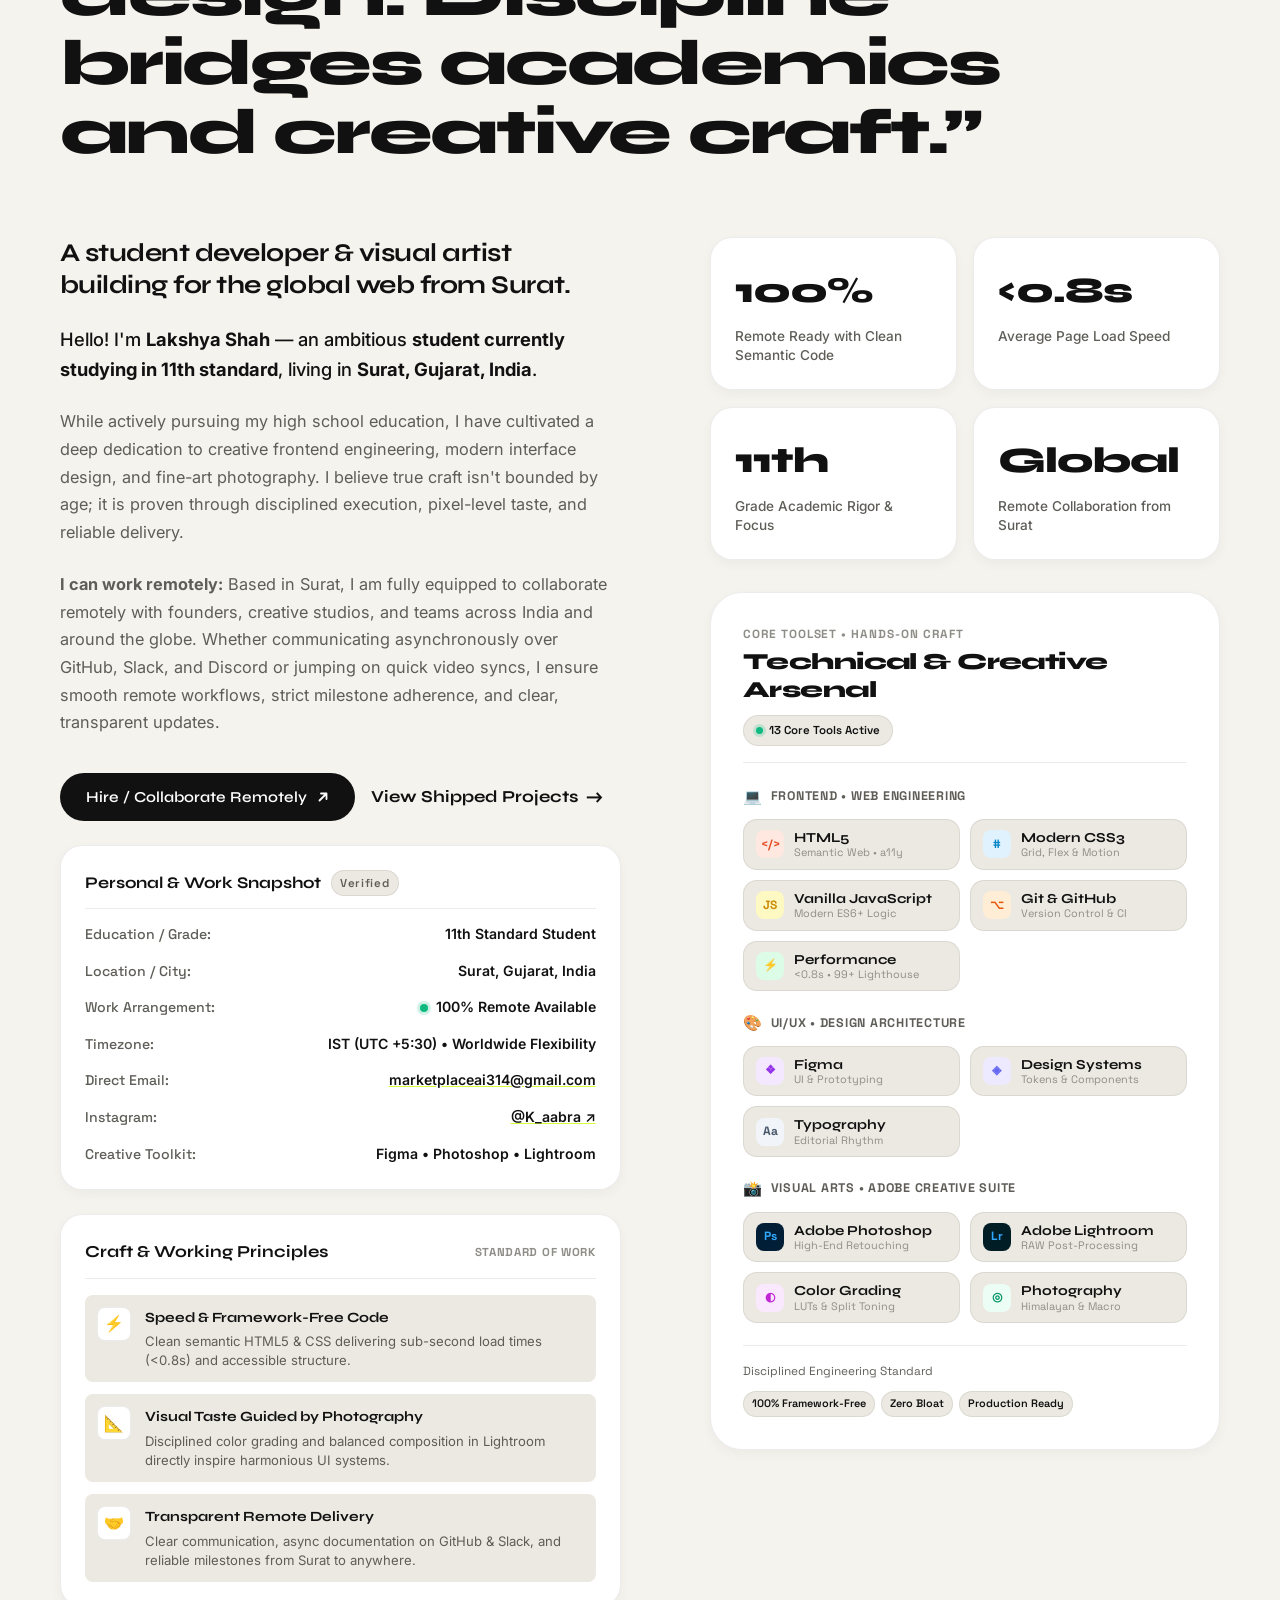
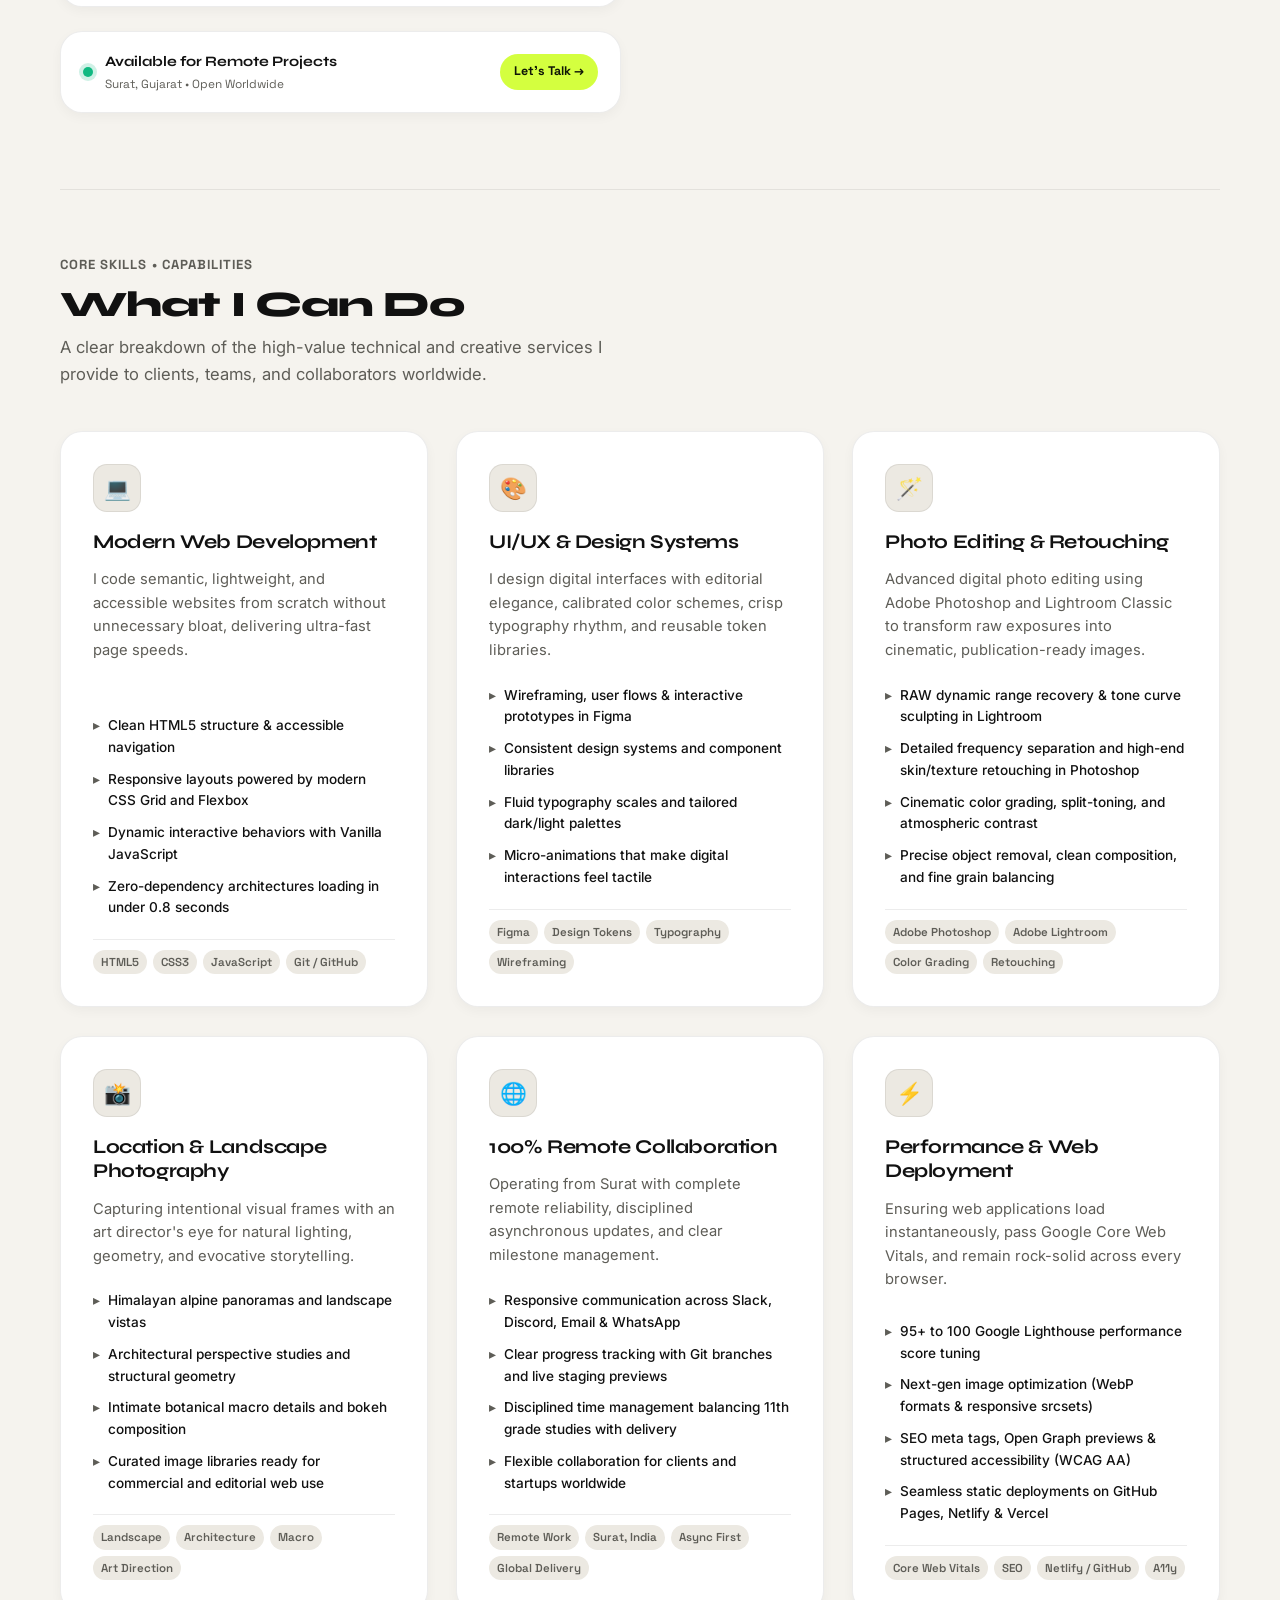
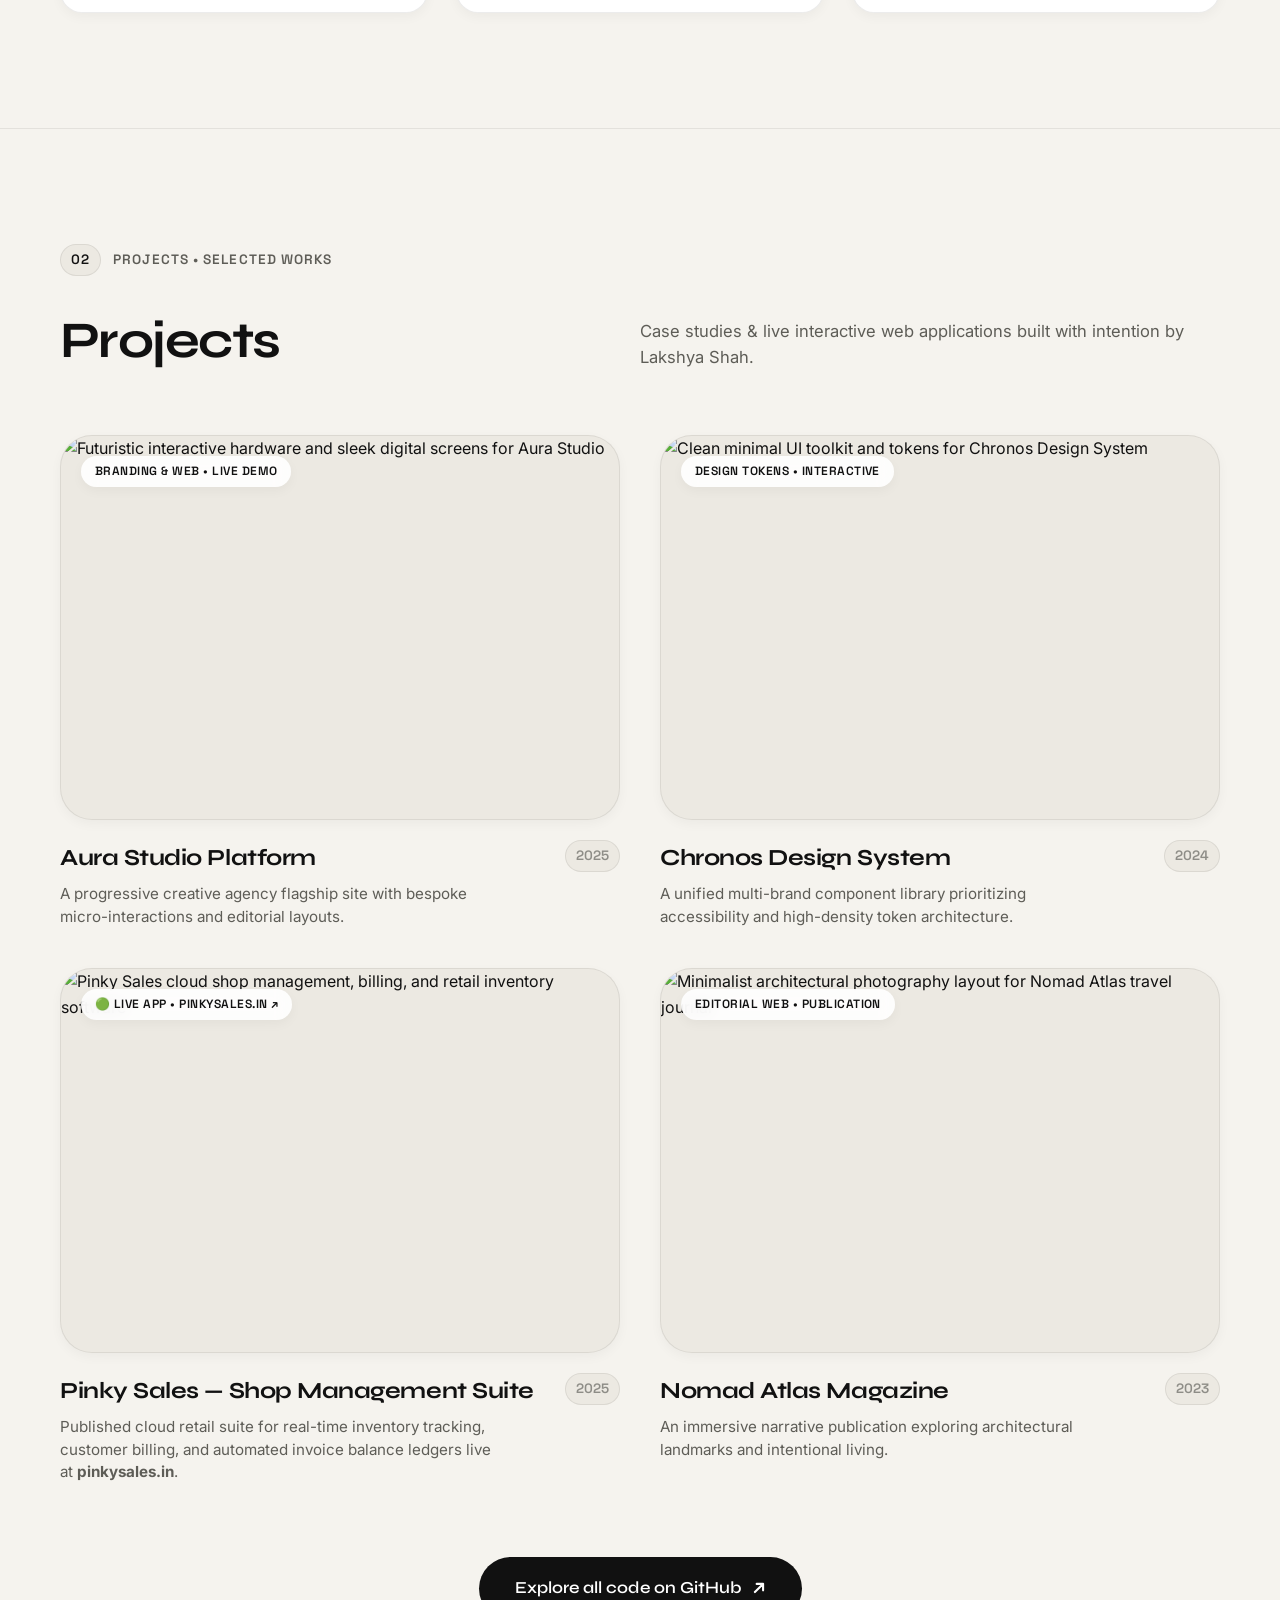
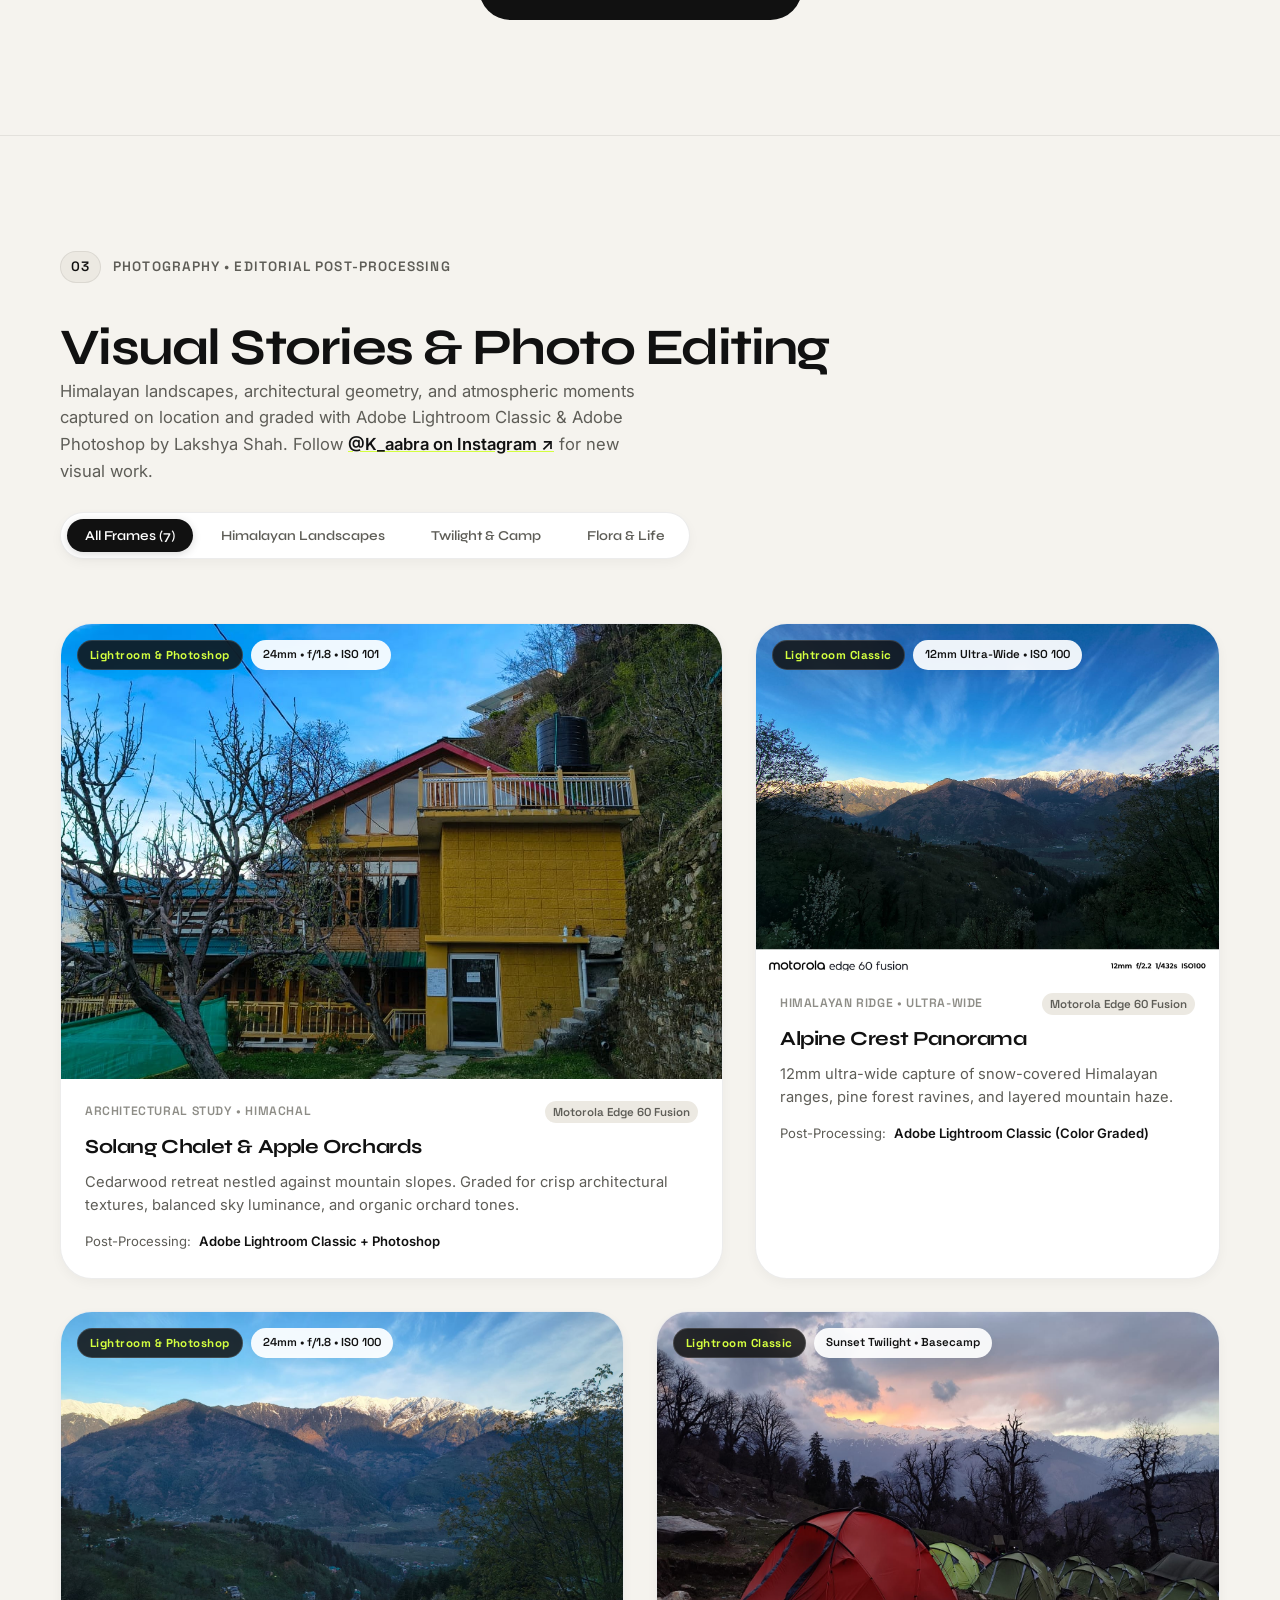
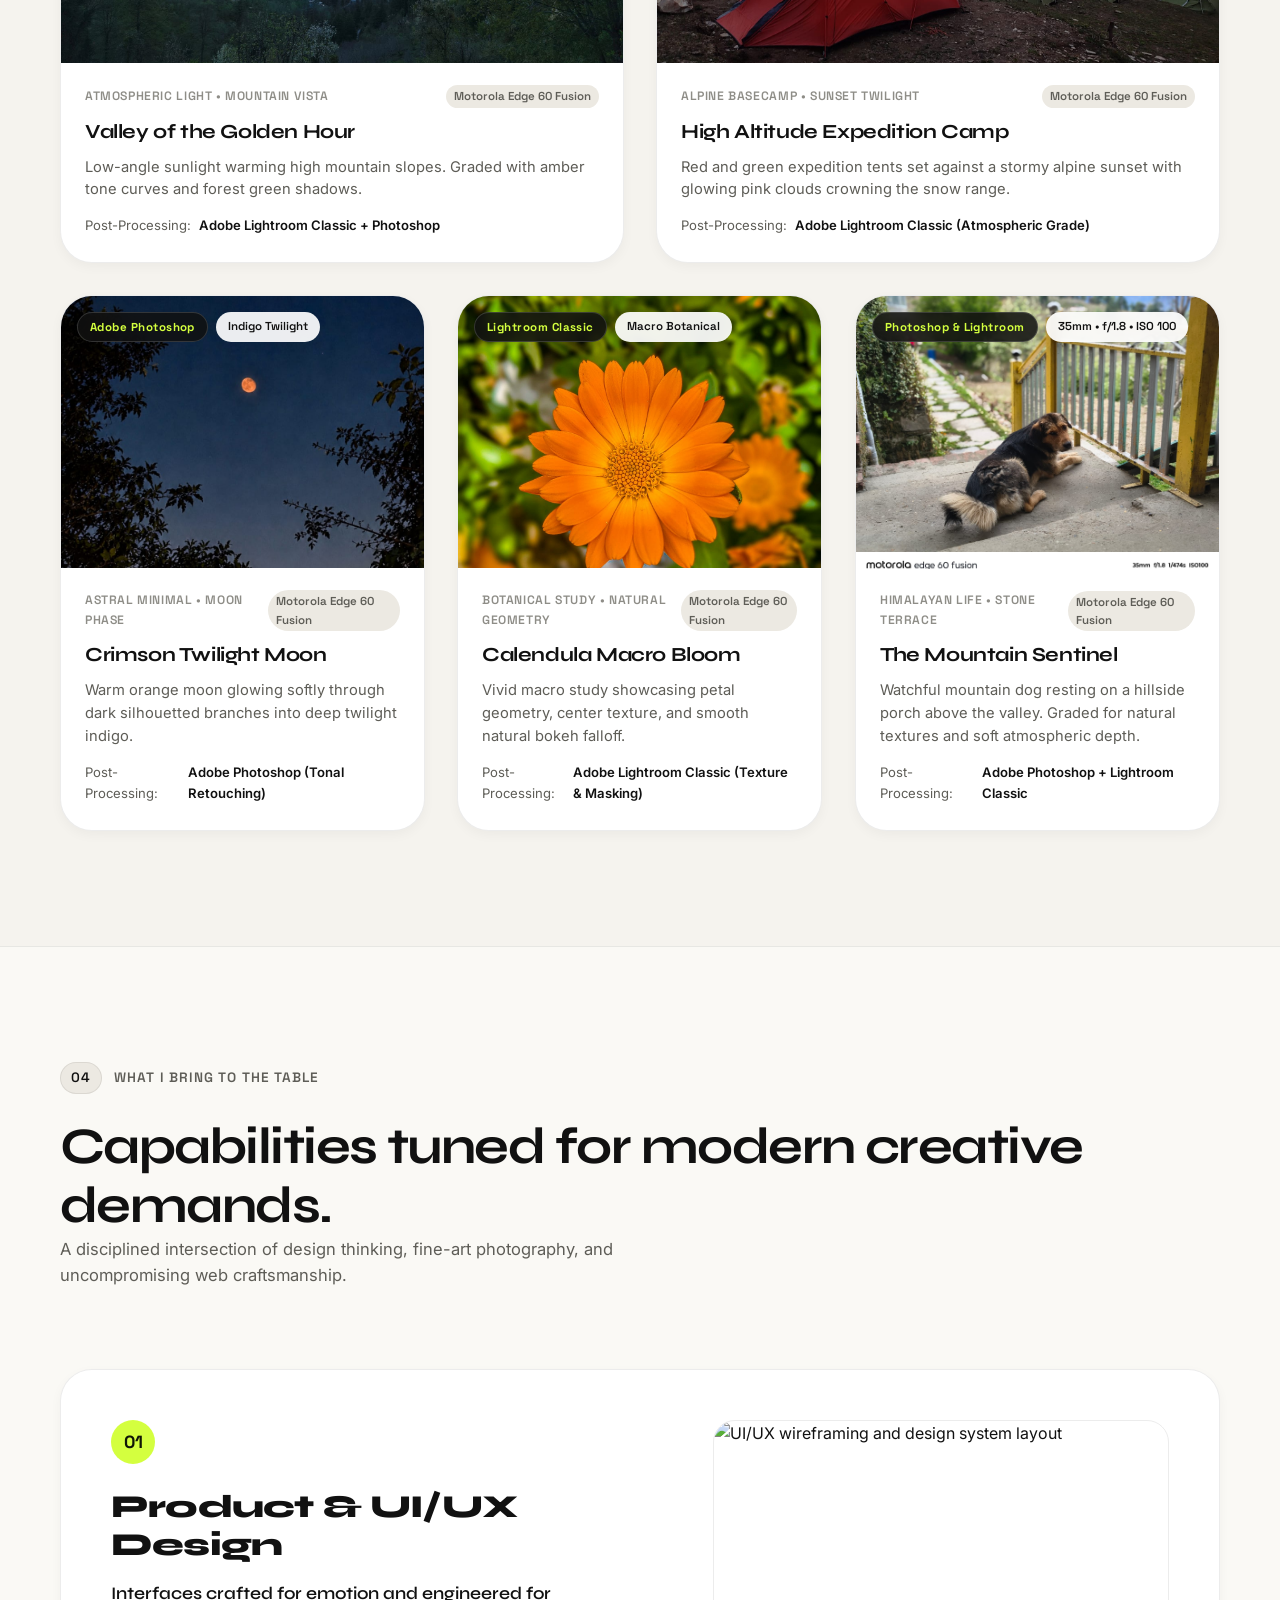
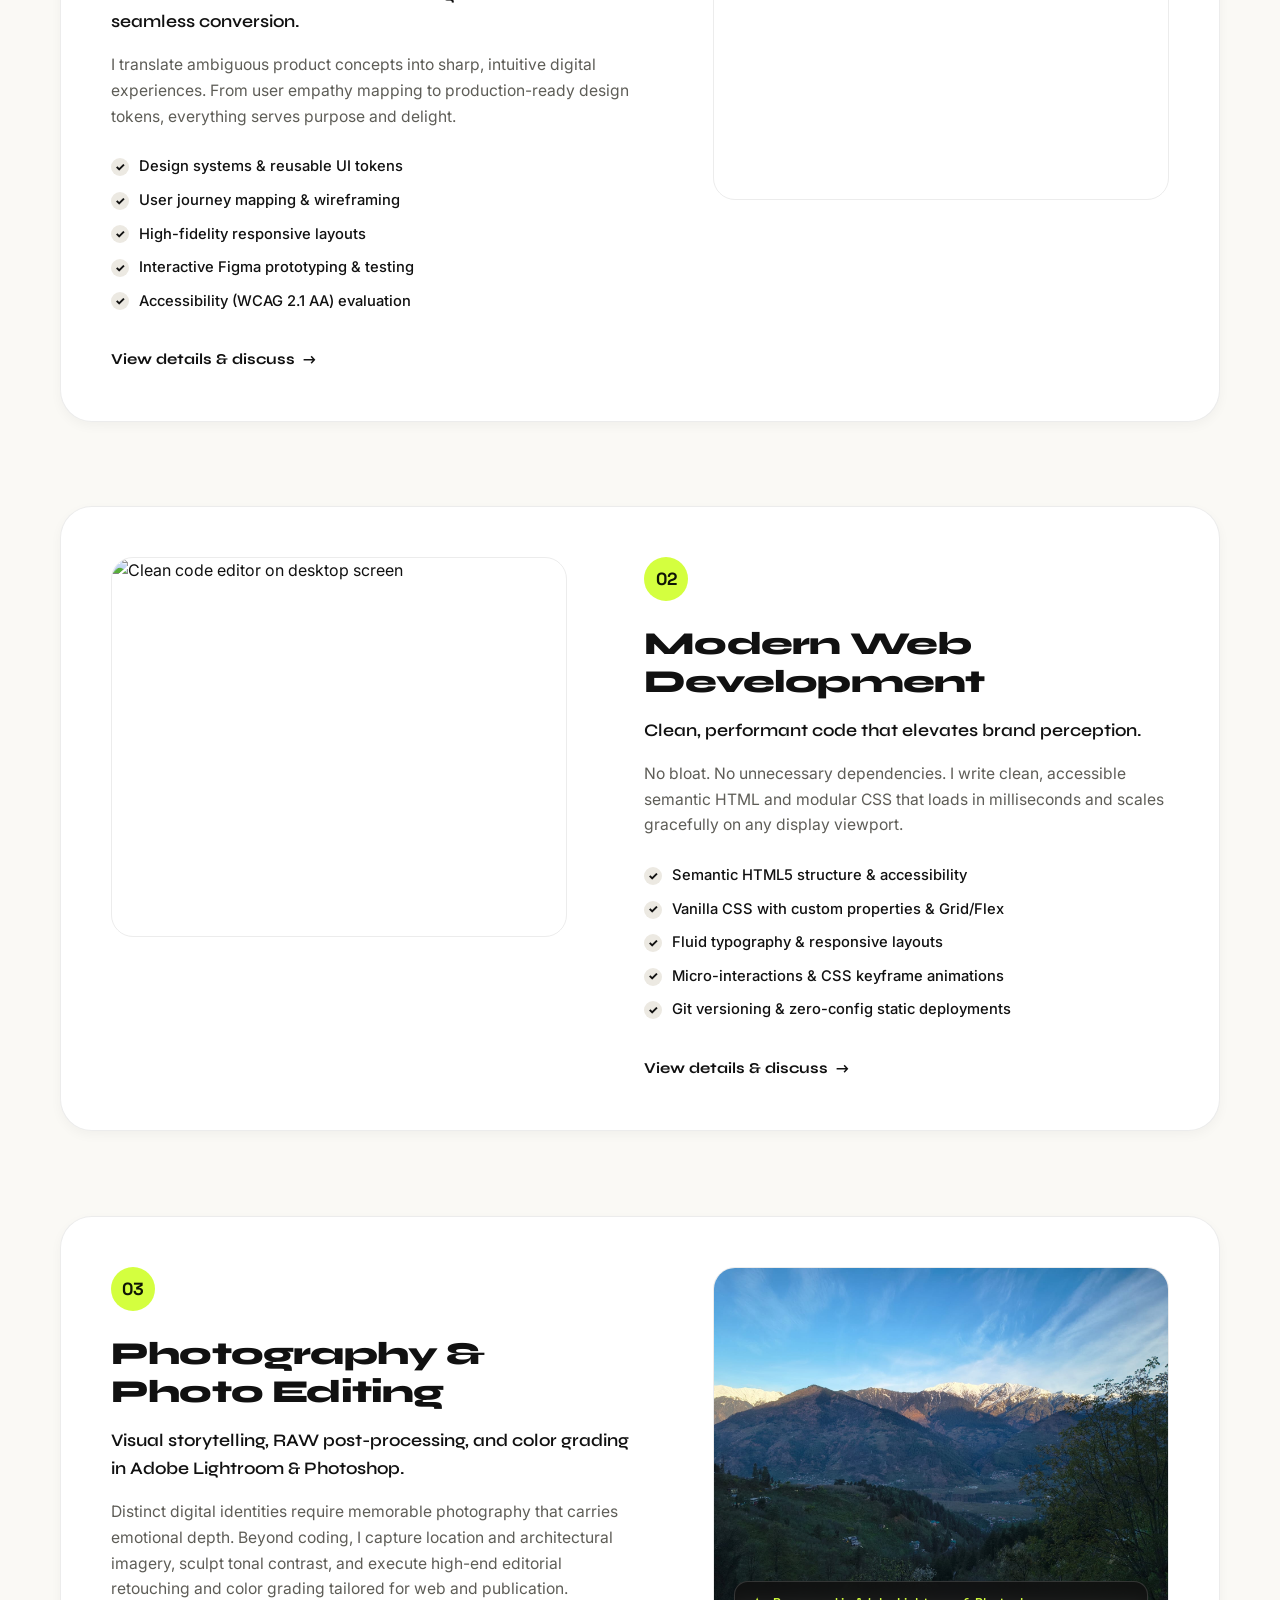
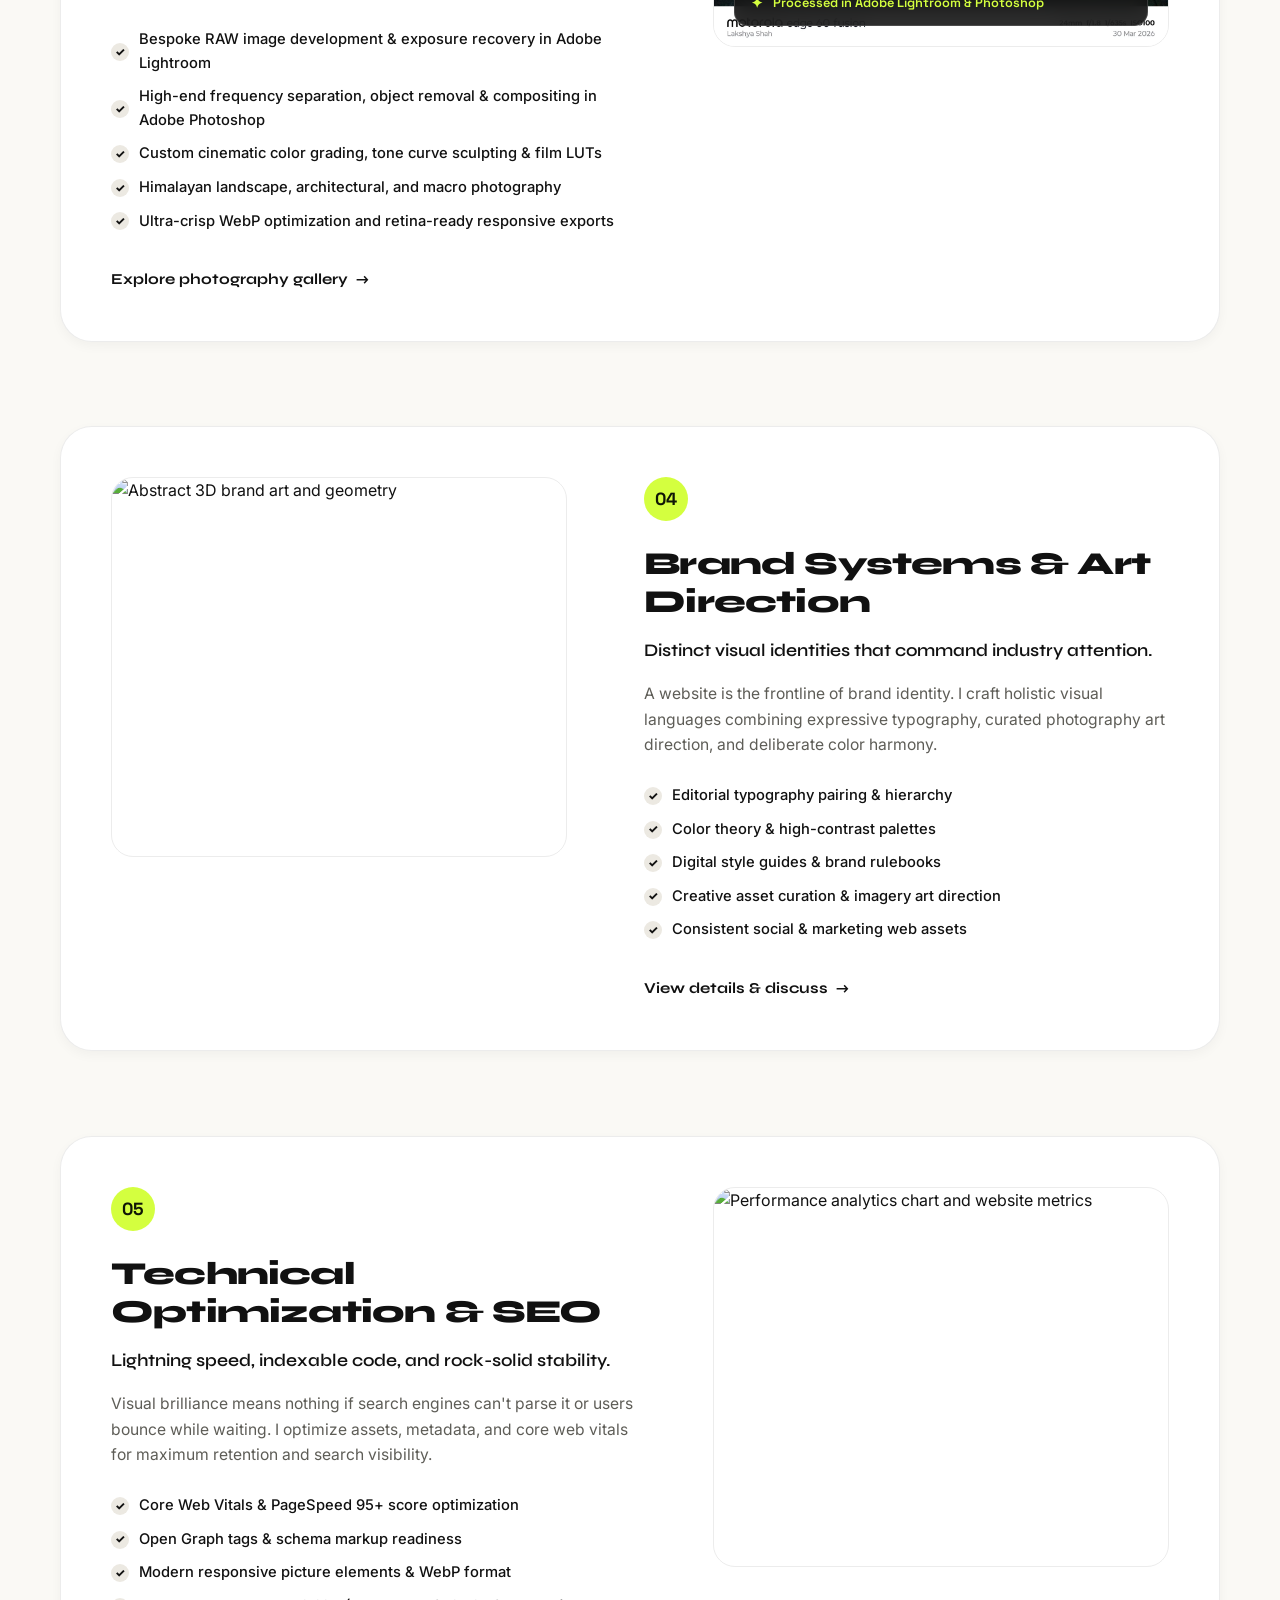
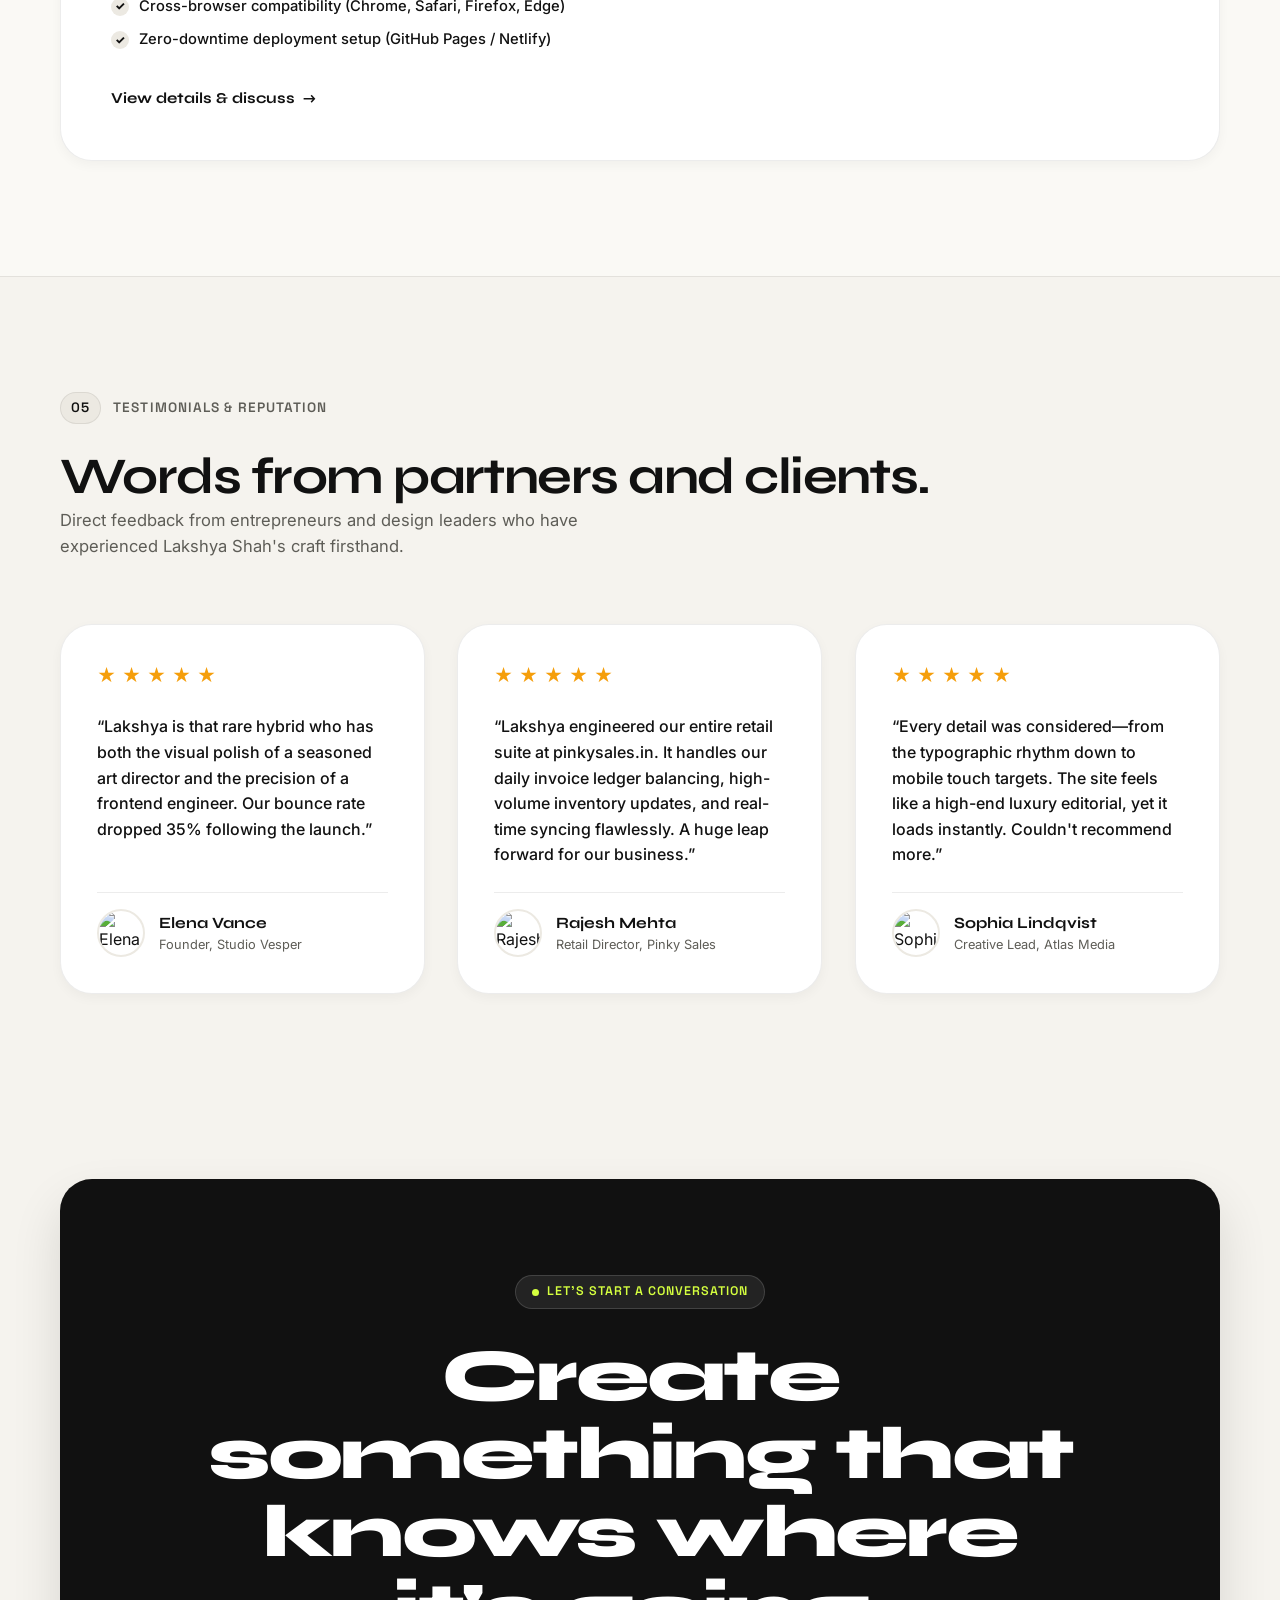
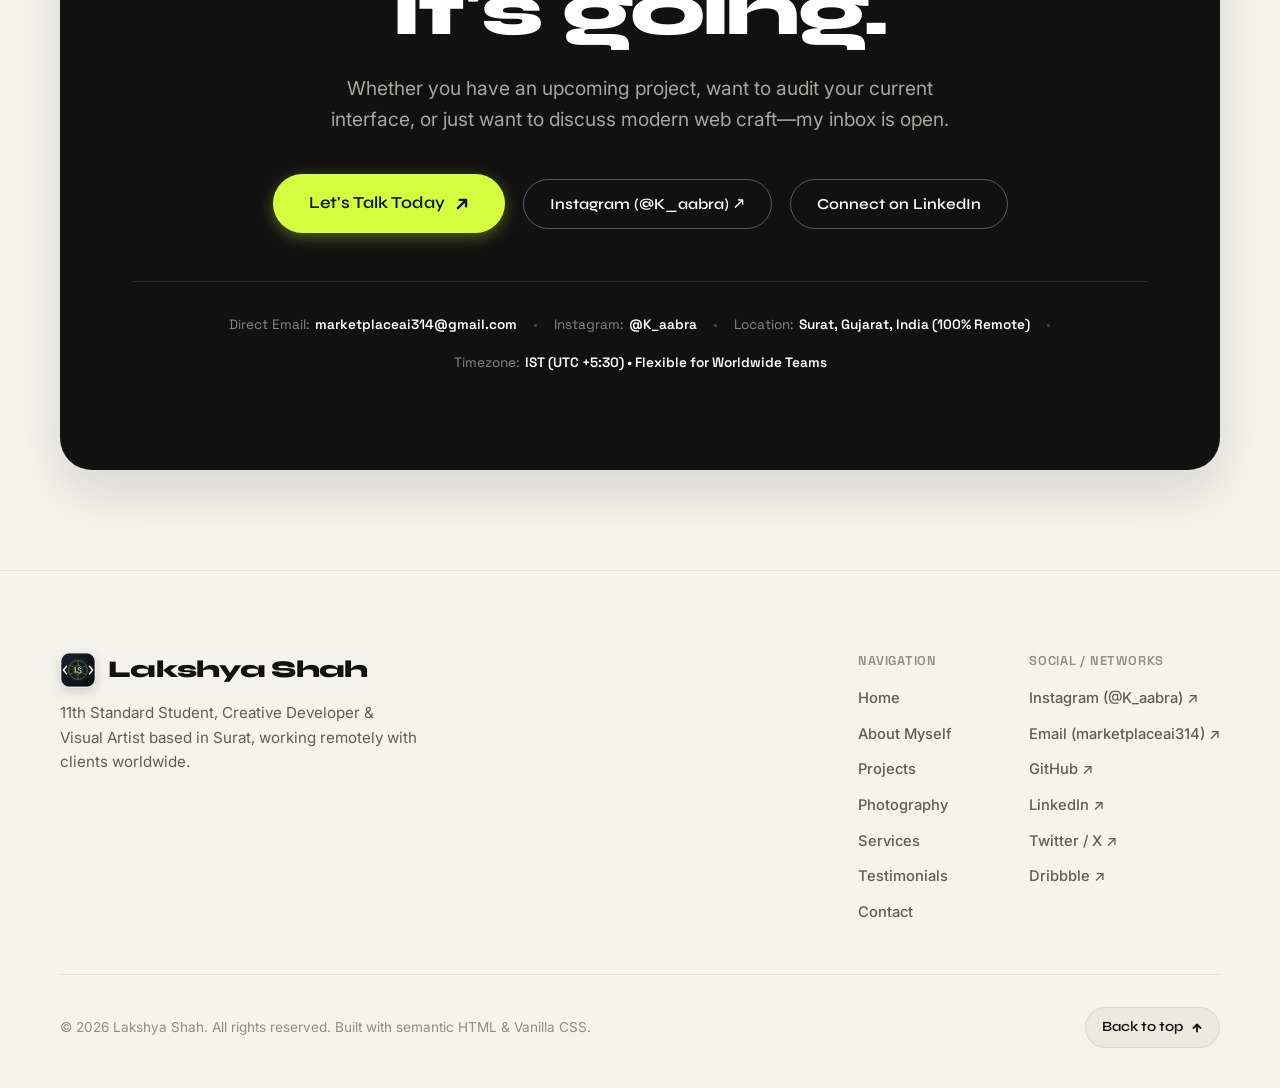
==== commit a2ddf555: "feat: add new project pages, site manifest, and update portfolio assets" ====
--- a/index.html
+++ b/index.html
@@ -20,8 +20,14 @@
   <link href="https://fonts.googleapis.com/css2?family=Inter:wght@300;400;500;600&family=Space+Grotesk:wght@500;600;700&family=Syne:wght@600;700;800&display=swap" rel="stylesheet">
 
   <link rel="stylesheet" href="style.css">
-  <link rel="icon" type="image/svg+xml" href="favicon.svg">
+  
+  <!-- Favicon & Mobile Icons (Square 1:1 Aspect Ratio for Google Search & High-DPI Screens) -->
+  <link rel="icon" type="image/svg+xml" href="favicon.svg" sizes="any">
   <link rel="shortcut icon" href="favicon.svg">
+  <link rel="apple-touch-icon" href="favicon.svg">
+  <link rel="manifest" href="site.webmanifest">
+  <meta name="theme-color" content="#0d1117">
+  <meta name="msapplication-TileColor" content="#0d1117">
 </head>
 <body>
 
@@ -1530,7 +1536,12 @@
       
       <div class="footer-top">
         <div class="footer-brand-col">
-          <a href="#home" class="footer-brand">Lakshya Shah</a>
+          <a href="#home" class="footer-brand" aria-label="Lakshya Shah — Back to Top">
+            <span class="footer-brand-monogram">
+              <img src="favicon.svg" alt="Lakshya Shah Logo" class="footer-brand-logo-img">
+            </span>
+            <span>Lakshya Shah</span>
+          </a>
           <p class="footer-tagline">
             11th Standard Student, Creative Developer &amp; Visual Artist based in Surat, working remotely with clients worldwide.
           </p>
--- a/style.css
+++ b/style.css
@@ -399,30 +399,32 @@
 }
 
 .brand-monogram {
-  width: 38px;
-  height: 38px;
+  width: 40px;
+  height: 40px;
   border-radius: 11px;
-  background-color: #ffffff;
+  background-color: transparent;
   display: flex;
   align-items: center;
   justify-content: center;
-  box-shadow: 0 4px 12px rgba(17, 17, 17, 0.08);
-  border: 1px solid var(--border-subtle);
-  transition: transform var(--transition-fast), box-shadow var(--transition-fast), border-color var(--transition-fast);
-  padding: 4px;
+  box-shadow: 0 4px 14px rgba(0, 0, 0, 0.16);
+  border: none;
+  transition: transform var(--transition-fast), box-shadow var(--transition-fast), filter var(--transition-fast);
+  padding: 0;
+  overflow: hidden;
 }
 
 .brand-logo-img {
-  width: 26px;
-  height: 26px;
+  width: 100%;
+  height: 100%;
   object-fit: contain;
   display: block;
+  border-radius: 11px;
 }
 
 .nav-brand:hover .brand-monogram {
-  transform: rotate(-6deg) scale(1.08);
-  border-color: #9ee616;
-  box-shadow: 0 6px 18px rgba(158, 230, 22, 0.45);
+  transform: rotate(-4deg) scale(1.08);
+  box-shadow: 0 8px 22px rgba(212, 255, 63, 0.32);
+  filter: drop-shadow(0 4px 12px rgba(212, 255, 63, 0.4));
 }
 
 .brand-name {
@@ -2823,8 +2825,35 @@
   font-weight: 800;
   letter-spacing: -0.03em;
   color: var(--text-main);
-  display: inline-block;
+  display: inline-flex;
+  align-items: center;
+  gap: 12px;
   margin-bottom: 12px;
+}
+
+.footer-brand-monogram {
+  width: 36px;
+  height: 36px;
+  border-radius: 10px;
+  display: flex;
+  align-items: center;
+  justify-content: center;
+  box-shadow: 0 4px 12px rgba(0, 0, 0, 0.16);
+  overflow: hidden;
+  transition: transform var(--transition-fast), filter var(--transition-fast);
+}
+
+.footer-brand-logo-img {
+  width: 100%;
+  height: 100%;
+  object-fit: contain;
+  display: block;
+  border-radius: 10px;
+}
+
+.footer-brand:hover .footer-brand-monogram {
+  transform: scale(1.08) rotate(-4deg);
+  filter: drop-shadow(0 4px 12px rgba(212, 255, 63, 0.45));
 }
 
 .footer-tagline {
